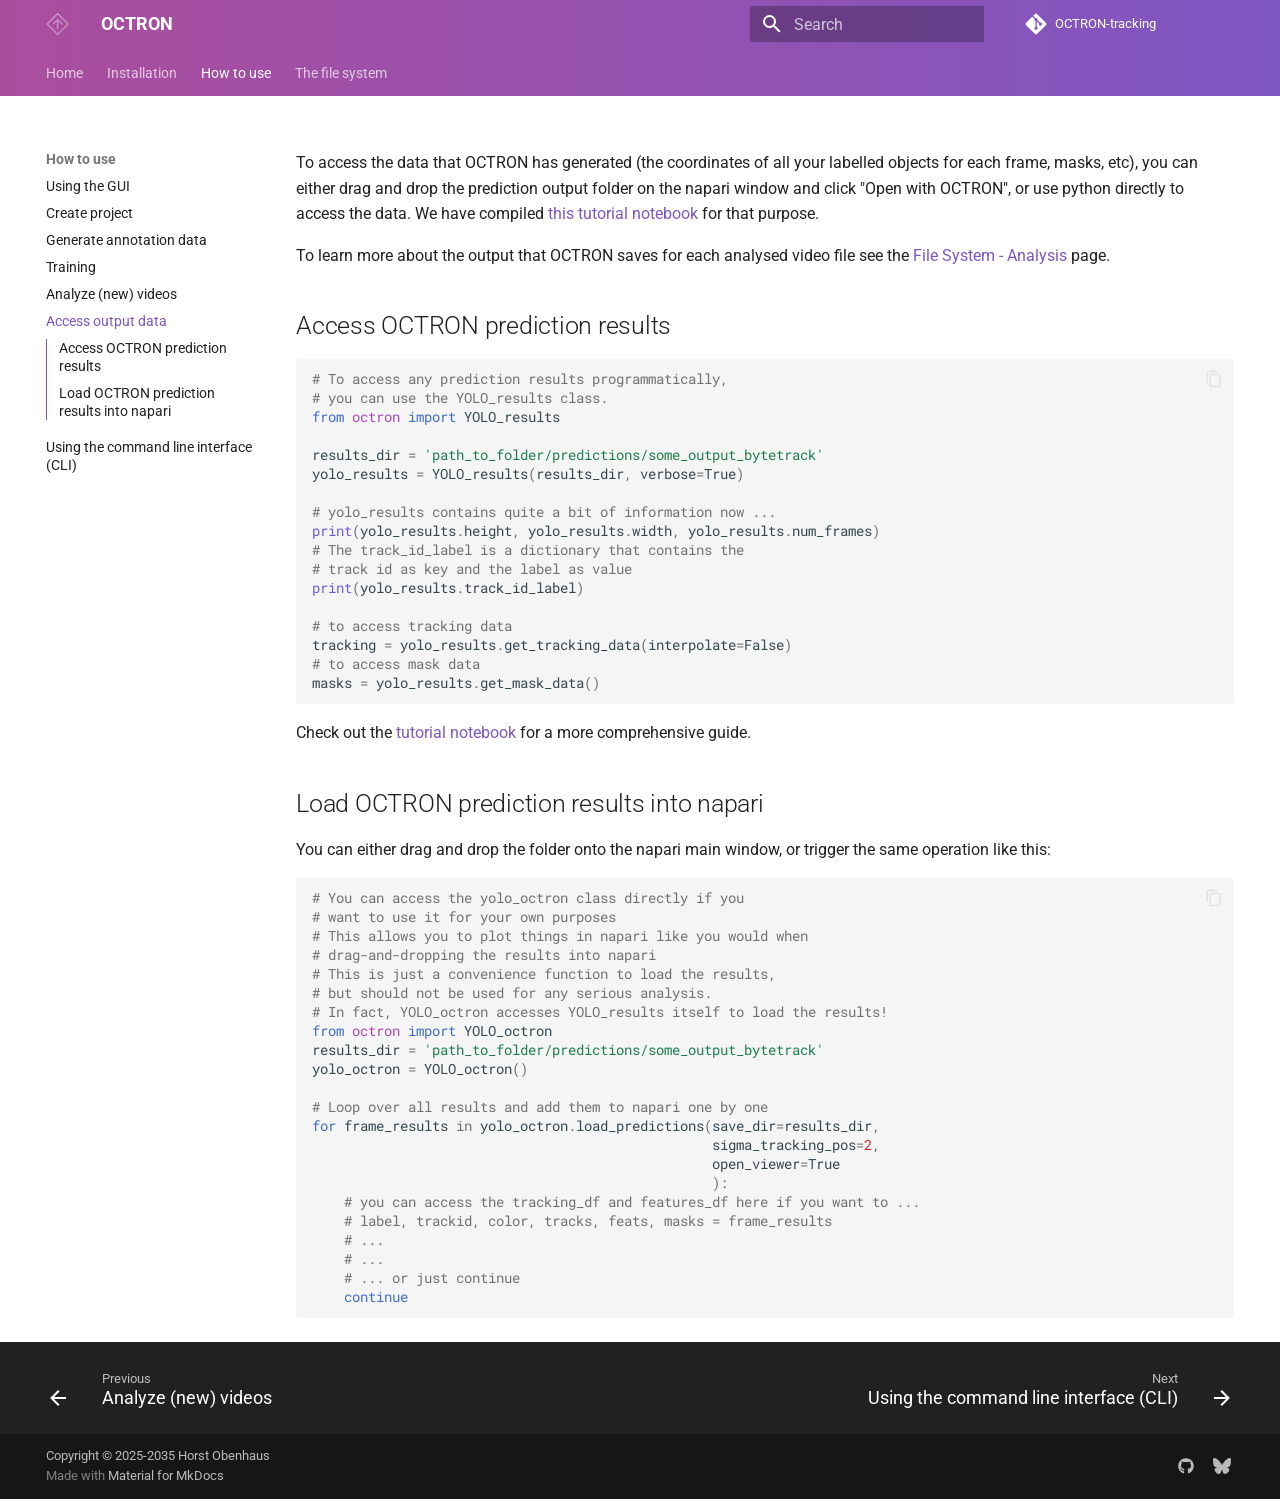
==== access-data/index.html @ b8a0dfea "Deployed 7332410 with MkDocs version: 1.6.1" ====
<!doctype html>
<html lang="en" class="no-js">
  <head>
    
      <meta charset="utf-8">
      <meta name="viewport" content="width=device-width,initial-scale=1">
      
        <meta name="description" content="Documentation for the OCTRON project">
      
      
        <meta name="author" content="Horst Obenhaus">
      
      
        <link rel="canonical" href="https://octron-tracking.github.io/OCTRON-docs/access-data/">
      
      
        <link rel="prev" href="../analysing/">
      
      
        <link rel="next" href="../cli/">
      
      
        
      
      
      <link rel="icon" href="../assets/favicon.svg">
      <meta name="generator" content="mkdocs-1.6.1, mkdocs-material-9.7.7">
    
    
      
        <title>Access output data - OCTRON</title>
      
    
    
      <link rel="stylesheet" href="../assets/stylesheets/main.ec1eaa64.min.css">
      
        
        <link rel="stylesheet" href="../assets/stylesheets/palette.ab4e12ef.min.css">
      
      


    
    
      
    
    
      
        
        
        <link rel="preconnect" href="https://fonts.gstatic.com" crossorigin>
        <link rel="stylesheet" href="https://fonts.googleapis.com/css?family=Roboto:300,300i,400,400i,700,700i%7CRoboto+Mono:400,400i,700,700i&display=fallback">
        <style>:root{--md-text-font:"Roboto";--md-code-font:"Roboto Mono"}</style>
      
    
    
      <link rel="stylesheet" href="../stylesheets/extra.css">
    
    <script>__md_scope=new URL("..",location),__md_hash=e=>[...e].reduce(((e,_)=>(e<<5)-e+_.charCodeAt(0)),0),__md_get=(e,_=localStorage,t=__md_scope)=>JSON.parse(_.getItem(t.pathname+"."+e)),__md_set=(e,_,t=localStorage,a=__md_scope)=>{try{t.setItem(a.pathname+"."+e,JSON.stringify(_))}catch(e){}}</script>
    
      

    
    
  </head>
  
  
    
    
    
    
    
    <body dir="ltr" data-md-color-scheme="default" data-md-color-primary="deep-purple" data-md-color-accent="purple">
  
    
    <input class="md-toggle" data-md-toggle="drawer" type="checkbox" id="__drawer" autocomplete="off">
    <input class="md-toggle" data-md-toggle="search" type="checkbox" id="__search" autocomplete="off">
    <label class="md-overlay" for="__drawer"></label>
    <div data-md-component="skip">
      
        
        <a href="#access-output-data" class="md-skip">
          Skip to content
        </a>
      
    </div>
    <div data-md-component="announce">
      
    </div>
    
    
      

<header class="md-header" data-md-component="header">
  <nav class="md-header__inner md-grid" aria-label="Header">
    <a href=".." title="OCTRON" class="md-header__button md-logo" aria-label="OCTRON" data-md-component="logo">
      
  <img src="../assets/header_logo.svg" alt="logo">

    </a>
    <label class="md-header__button md-icon" for="__drawer">
      
      <svg xmlns="http://www.w3.org/2000/svg" viewBox="0 0 24 24"><path d="M3 6h18v2H3zm0 5h18v2H3zm0 5h18v2H3z"/></svg>
    </label>
    <div class="md-header__title" data-md-component="header-title">
      <div class="md-header__ellipsis">
        <div class="md-header__topic">
          <span class="md-ellipsis">
            OCTRON
          </span>
        </div>
        <div class="md-header__topic" data-md-component="header-topic">
          <span class="md-ellipsis">
            
              Access output data
            
          </span>
        </div>
      </div>
    </div>
    
      
    
    
    
    
      
      
        <label class="md-header__button md-icon" for="__search">
          
          <svg xmlns="http://www.w3.org/2000/svg" viewBox="0 0 24 24"><path d="M9.5 3A6.5 6.5 0 0 1 16 9.5c0 1.61-.59 3.09-1.56 4.23l.27.27h.79l5 5-1.5 1.5-5-5v-.79l-.27-.27A6.52 6.52 0 0 1 9.5 16 6.5 6.5 0 0 1 3 9.5 6.5 6.5 0 0 1 9.5 3m0 2C7 5 5 7 5 9.5S7 14 9.5 14 14 12 14 9.5 12 5 9.5 5"/></svg>
        </label>
        <div class="md-search" data-md-component="search" role="dialog">
  <label class="md-search__overlay" for="__search"></label>
  <div class="md-search__inner" role="search">
    <form class="md-search__form" name="search">
      <input type="text" class="md-search__input" name="query" aria-label="Search" placeholder="Search" autocapitalize="off" autocorrect="off" autocomplete="off" spellcheck="false" data-md-component="search-query" required>
      <label class="md-search__icon md-icon" for="__search">
        
        <svg xmlns="http://www.w3.org/2000/svg" viewBox="0 0 24 24"><path d="M9.5 3A6.5 6.5 0 0 1 16 9.5c0 1.61-.59 3.09-1.56 4.23l.27.27h.79l5 5-1.5 1.5-5-5v-.79l-.27-.27A6.52 6.52 0 0 1 9.5 16 6.5 6.5 0 0 1 3 9.5 6.5 6.5 0 0 1 9.5 3m0 2C7 5 5 7 5 9.5S7 14 9.5 14 14 12 14 9.5 12 5 9.5 5"/></svg>
        
        <svg xmlns="http://www.w3.org/2000/svg" viewBox="0 0 24 24"><path d="M20 11v2H8l5.5 5.5-1.42 1.42L4.16 12l7.92-7.92L13.5 5.5 8 11z"/></svg>
      </label>
      <nav class="md-search__options" aria-label="Search">
        
          <a href="javascript:void(0)" class="md-search__icon md-icon" title="Share" aria-label="Share" data-clipboard data-clipboard-text="" data-md-component="search-share" tabindex="-1">
            
            <svg xmlns="http://www.w3.org/2000/svg" viewBox="0 0 24 24"><path d="M18 16.08c-.76 0-1.44.3-1.96.77L8.91 12.7c.05-.23.09-.46.09-.7s-.04-.47-.09-.7l7.05-4.11c.54.5 1.25.81 2.04.81a3 3 0 0 0 3-3 3 3 0 0 0-3-3 3 3 0 0 0-3 3c0 .24.04.47.09.7L8.04 9.81C7.5 9.31 6.79 9 6 9a3 3 0 0 0-3 3 3 3 0 0 0 3 3c.79 0 1.5-.31 2.04-.81l7.12 4.15c-.05.21-.08.43-.08.66 0 1.61 1.31 2.91 2.92 2.91s2.92-1.3 2.92-2.91A2.92 2.92 0 0 0 18 16.08"/></svg>
          </a>
        
        <button type="reset" class="md-search__icon md-icon" title="Clear" aria-label="Clear" tabindex="-1">
          
          <svg xmlns="http://www.w3.org/2000/svg" viewBox="0 0 24 24"><path d="M19 6.41 17.59 5 12 10.59 6.41 5 5 6.41 10.59 12 5 17.59 6.41 19 12 13.41 17.59 19 19 17.59 13.41 12z"/></svg>
        </button>
      </nav>
      
        <div class="md-search__suggest" data-md-component="search-suggest"></div>
      
    </form>
    <div class="md-search__output">
      <div class="md-search__scrollwrap" tabindex="0" data-md-scrollfix>
        <div class="md-search-result" data-md-component="search-result">
          <div class="md-search-result__meta">
            Initializing search
          </div>
          <ol class="md-search-result__list" role="presentation"></ol>
        </div>
      </div>
    </div>
  </div>
</div>
      
    
    
      <div class="md-header__source">
        <a href="https://github.com/OCTRON-tracking/OCTRON-gui" title="Go to repository" class="md-source" data-md-component="source">
  <div class="md-source__icon md-icon">
    
    <svg xmlns="http://www.w3.org/2000/svg" viewBox="0 0 448 512"><!--! Font Awesome Free 7.1.0 by @fontawesome - https://fontawesome.com License - https://fontawesome.com/license/free (Icons: CC BY 4.0, Fonts: SIL OFL 1.1, Code: MIT License) Copyright 2025 Fonticons, Inc.--><path d="M439.6 236.1 244 40.5c-5.4-5.5-12.8-8.5-20.4-8.5s-15 3-20.4 8.4L162.5 81l51.5 51.5c27.1-9.1 52.7 16.8 43.4 43.7l49.7 49.7c34.2-11.8 61.2 31 35.5 56.7-26.5 26.5-70.2-2.9-56-37.3L240.3 199v121.9c25.3 12.5 22.3 41.8 9.1 55-6.4 6.4-15.2 10.1-24.3 10.1s-17.8-3.6-24.3-10.1c-17.6-17.6-11.1-46.9 11.2-56v-123c-20.8-8.5-24.6-30.7-18.6-45L142.6 101 8.5 235.1C3 240.6 0 247.9 0 255.5s3 15 8.5 20.4l195.6 195.7c5.4 5.4 12.7 8.4 20.4 8.4s15-3 20.4-8.4l194.7-194.7c5.4-5.4 8.4-12.8 8.4-20.4s-3-15-8.4-20.4"/></svg>
  </div>
  <div class="md-source__repository">
    OCTRON-tracking
  </div>
</a>
      </div>
    
  </nav>
  
</header>
    
    <div class="md-container" data-md-component="container">
      
      
        
          
            
<nav class="md-tabs" aria-label="Tabs" data-md-component="tabs">
  <div class="md-grid">
    <ul class="md-tabs__list">
      
        
  
  
  
  
    <li class="md-tabs__item">
      <a href=".." class="md-tabs__link">
        
  
  
    
  
  Home

      </a>
    </li>
  

      
        
  
  
  
  
    <li class="md-tabs__item">
      <a href="../installation/" class="md-tabs__link">
        
  
  
    
  
  Installation

      </a>
    </li>
  

      
        
  
  
  
    
  
  
    
    
      <li class="md-tabs__item md-tabs__item--active">
        <a href="../gui/" class="md-tabs__link">
          
  
  
    
  
  How to use

        </a>
      </li>
    
  

      
        
  
  
  
  
    <li class="md-tabs__item">
      <a href="../file-system/" class="md-tabs__link">
        
  
  
    
  
  The file system

      </a>
    </li>
  

      
    </ul>
  </div>
</nav>
          
        
      
      <main class="md-main" data-md-component="main">
        <div class="md-main__inner md-grid">
          
            
              
              <div class="md-sidebar md-sidebar--primary" data-md-component="sidebar" data-md-type="navigation" >
                <div class="md-sidebar__scrollwrap">
                  <div class="md-sidebar__inner">
                    


  


  

<nav class="md-nav md-nav--primary md-nav--lifted md-nav--integrated" aria-label="Navigation" data-md-level="0">
  <label class="md-nav__title" for="__drawer">
    <a href=".." title="OCTRON" class="md-nav__button md-logo" aria-label="OCTRON" data-md-component="logo">
      
  <img src="../assets/header_logo.svg" alt="logo">

    </a>
    OCTRON
  </label>
  
    <div class="md-nav__source">
      <a href="https://github.com/OCTRON-tracking/OCTRON-gui" title="Go to repository" class="md-source" data-md-component="source">
  <div class="md-source__icon md-icon">
    
    <svg xmlns="http://www.w3.org/2000/svg" viewBox="0 0 448 512"><!--! Font Awesome Free 7.1.0 by @fontawesome - https://fontawesome.com License - https://fontawesome.com/license/free (Icons: CC BY 4.0, Fonts: SIL OFL 1.1, Code: MIT License) Copyright 2025 Fonticons, Inc.--><path d="M439.6 236.1 244 40.5c-5.4-5.5-12.8-8.5-20.4-8.5s-15 3-20.4 8.4L162.5 81l51.5 51.5c27.1-9.1 52.7 16.8 43.4 43.7l49.7 49.7c34.2-11.8 61.2 31 35.5 56.7-26.5 26.5-70.2-2.9-56-37.3L240.3 199v121.9c25.3 12.5 22.3 41.8 9.1 55-6.4 6.4-15.2 10.1-24.3 10.1s-17.8-3.6-24.3-10.1c-17.6-17.6-11.1-46.9 11.2-56v-123c-20.8-8.5-24.6-30.7-18.6-45L142.6 101 8.5 235.1C3 240.6 0 247.9 0 255.5s3 15 8.5 20.4l195.6 195.7c5.4 5.4 12.7 8.4 20.4 8.4s15-3 20.4-8.4l194.7-194.7c5.4-5.4 8.4-12.8 8.4-20.4s-3-15-8.4-20.4"/></svg>
  </div>
  <div class="md-source__repository">
    OCTRON-tracking
  </div>
</a>
    </div>
  
  <ul class="md-nav__list" data-md-scrollfix>
    
      
      
  
  
  
  
    <li class="md-nav__item">
      <a href=".." class="md-nav__link">
        
  
  
  <span class="md-ellipsis">
    
  
    Home
  

    
  </span>
  
  

      </a>
    </li>
  

    
      
      
  
  
  
  
    <li class="md-nav__item">
      <a href="../installation/" class="md-nav__link">
        
  
  
  <span class="md-ellipsis">
    
  
    Installation
  

    
  </span>
  
  

      </a>
    </li>
  

    
      
      
  
  
    
  
  
  
    
    
      
        
      
        
      
        
      
        
      
        
      
        
      
        
      
    
    
    
      
        
        
      
      
        
      
    
    
    <li class="md-nav__item md-nav__item--active md-nav__item--section md-nav__item--nested">
      
        
        
        <input class="md-nav__toggle md-toggle " type="checkbox" id="__nav_3" checked>
        
          
          <label class="md-nav__link" for="__nav_3" id="__nav_3_label" tabindex="">
            
  
  
  <span class="md-ellipsis">
    
  
    How to use
  

    
  </span>
  
  

            <span class="md-nav__icon md-icon"></span>
          </label>
        
        <nav class="md-nav" data-md-level="1" aria-labelledby="__nav_3_label" aria-expanded="true">
          <label class="md-nav__title" for="__nav_3">
            <span class="md-nav__icon md-icon"></span>
            
  
    How to use
  

          </label>
          <ul class="md-nav__list" data-md-scrollfix>
            
              
                
  
  
  
  
    <li class="md-nav__item">
      <a href="../gui/" class="md-nav__link">
        
  
  
  <span class="md-ellipsis">
    
  
    Using the GUI
  

    
  </span>
  
  

      </a>
    </li>
  

              
            
              
                
  
  
  
  
    <li class="md-nav__item">
      <a href="../create-project/" class="md-nav__link">
        
  
  
  <span class="md-ellipsis">
    
  
    Create project
  

    
  </span>
  
  

      </a>
    </li>
  

              
            
              
                
  
  
  
  
    <li class="md-nav__item">
      <a href="../annotating/" class="md-nav__link">
        
  
  
  <span class="md-ellipsis">
    
  
    Generate annotation data
  

    
  </span>
  
  

      </a>
    </li>
  

              
            
              
                
  
  
  
  
    <li class="md-nav__item">
      <a href="../training/" class="md-nav__link">
        
  
  
  <span class="md-ellipsis">
    
  
    Training
  

    
  </span>
  
  

      </a>
    </li>
  

              
            
              
                
  
  
  
  
    <li class="md-nav__item">
      <a href="../analysing/" class="md-nav__link">
        
  
  
  <span class="md-ellipsis">
    
  
    Analyze (new) videos
  

    
  </span>
  
  

      </a>
    </li>
  

              
            
              
                
  
  
    
  
  
  
    <li class="md-nav__item md-nav__item--active">
      
      <input class="md-nav__toggle md-toggle" type="checkbox" id="__toc">
      
      
        
      
      
        <label class="md-nav__link md-nav__link--active" for="__toc">
          
  
  
  <span class="md-ellipsis">
    
  
    Access output data
  

    
  </span>
  
  

          <span class="md-nav__icon md-icon"></span>
        </label>
      
      <a href="./" class="md-nav__link md-nav__link--active">
        
  
  
  <span class="md-ellipsis">
    
  
    Access output data
  

    
  </span>
  
  

      </a>
      
        

<nav class="md-nav md-nav--secondary" aria-label="Table of contents">
  
  
  
    
  
  
    <label class="md-nav__title" for="__toc">
      <span class="md-nav__icon md-icon"></span>
      Table of contents
    </label>
    <ul class="md-nav__list" data-md-component="toc" data-md-scrollfix>
      
        <li class="md-nav__item">
  <a href="#access-octron-prediction-results" class="md-nav__link">
    <span class="md-ellipsis">
      
        Access OCTRON prediction results
      
    </span>
  </a>
  
</li>
      
        <li class="md-nav__item">
  <a href="#load-octron-prediction-results-into-napari" class="md-nav__link">
    <span class="md-ellipsis">
      
        Load OCTRON prediction results into napari
      
    </span>
  </a>
  
</li>
      
    </ul>
  
</nav>
      
    </li>
  

              
            
              
                
  
  
  
  
    <li class="md-nav__item">
      <a href="../cli/" class="md-nav__link">
        
  
  
  <span class="md-ellipsis">
    
  
    Using the command line interface (CLI)
  

    
  </span>
  
  

      </a>
    </li>
  

              
            
          </ul>
        </nav>
      
    </li>
  

    
      
      
  
  
  
  
    <li class="md-nav__item">
      <a href="../file-system/" class="md-nav__link">
        
  
  
  <span class="md-ellipsis">
    
  
    The file system
  

    
  </span>
  
  

      </a>
    </li>
  

    
  </ul>
</nav>
                  </div>
                </div>
              </div>
            
            
          
          
            <div class="md-content" data-md-component="content">
              
              <article class="md-content__inner md-typeset">
                
                  


  
  


<h1 id="access-output-data">Access output data<a class="headerlink" href="#access-output-data" title="Permanent link">&para;</a></h1>
<p>To access the data that OCTRON has generated (the coordinates of all your labelled objects for each frame, masks, etc), you can either drag and drop the prediction output folder on the napari window and click "Open with OCTRON", or use python directly to access the data. We have compiled <a href="https://github.com/OCTRON-tracking/OCTRON-GUI/blob/main/octron/notebooks/OCTRON_results_loading.ipynb">this tutorial notebook</a> for that purpose. </p>
<p>To learn more about the output that OCTRON saves for each analysed video file see the <a href="../file-system/#analysis">File System - Analysis</a> page.</p>
<h2 id="access-octron-prediction-results">Access OCTRON prediction results<a class="headerlink" href="#access-octron-prediction-results" title="Permanent link">&para;</a></h2>
<p><div class="language-python highlight"><pre><span></span><code><span id="__span-0-1"><a id="__codelineno-0-1" name="__codelineno-0-1" href="#__codelineno-0-1"></a><span class="c1"># To access any prediction results programmatically, </span>
</span><span id="__span-0-2"><a id="__codelineno-0-2" name="__codelineno-0-2" href="#__codelineno-0-2"></a><span class="c1"># you can use the YOLO_results class.</span>
</span><span id="__span-0-3"><a id="__codelineno-0-3" name="__codelineno-0-3" href="#__codelineno-0-3"></a><span class="kn">from</span><span class="w"> </span><span class="nn">octron</span><span class="w"> </span><span class="kn">import</span> <span class="n">YOLO_results</span>
</span><span id="__span-0-4"><a id="__codelineno-0-4" name="__codelineno-0-4" href="#__codelineno-0-4"></a>
</span><span id="__span-0-5"><a id="__codelineno-0-5" name="__codelineno-0-5" href="#__codelineno-0-5"></a><span class="n">results_dir</span> <span class="o">=</span> <span class="s1">&#39;path_to_folder/predictions/some_output_bytetrack&#39;</span>
</span><span id="__span-0-6"><a id="__codelineno-0-6" name="__codelineno-0-6" href="#__codelineno-0-6"></a><span class="n">yolo_results</span> <span class="o">=</span> <span class="n">YOLO_results</span><span class="p">(</span><span class="n">results_dir</span><span class="p">,</span> <span class="n">verbose</span><span class="o">=</span><span class="kc">True</span><span class="p">)</span>
</span><span id="__span-0-7"><a id="__codelineno-0-7" name="__codelineno-0-7" href="#__codelineno-0-7"></a>
</span><span id="__span-0-8"><a id="__codelineno-0-8" name="__codelineno-0-8" href="#__codelineno-0-8"></a><span class="c1"># yolo_results contains quite a bit of information now ... </span>
</span><span id="__span-0-9"><a id="__codelineno-0-9" name="__codelineno-0-9" href="#__codelineno-0-9"></a><span class="nb">print</span><span class="p">(</span><span class="n">yolo_results</span><span class="o">.</span><span class="n">height</span><span class="p">,</span> <span class="n">yolo_results</span><span class="o">.</span><span class="n">width</span><span class="p">,</span> <span class="n">yolo_results</span><span class="o">.</span><span class="n">num_frames</span><span class="p">)</span>
</span><span id="__span-0-10"><a id="__codelineno-0-10" name="__codelineno-0-10" href="#__codelineno-0-10"></a><span class="c1"># The track_id_label is a dictionary that contains the </span>
</span><span id="__span-0-11"><a id="__codelineno-0-11" name="__codelineno-0-11" href="#__codelineno-0-11"></a><span class="c1"># track id as key and the label as value</span>
</span><span id="__span-0-12"><a id="__codelineno-0-12" name="__codelineno-0-12" href="#__codelineno-0-12"></a><span class="nb">print</span><span class="p">(</span><span class="n">yolo_results</span><span class="o">.</span><span class="n">track_id_label</span><span class="p">)</span>
</span><span id="__span-0-13"><a id="__codelineno-0-13" name="__codelineno-0-13" href="#__codelineno-0-13"></a>
</span><span id="__span-0-14"><a id="__codelineno-0-14" name="__codelineno-0-14" href="#__codelineno-0-14"></a><span class="c1"># to access tracking data</span>
</span><span id="__span-0-15"><a id="__codelineno-0-15" name="__codelineno-0-15" href="#__codelineno-0-15"></a><span class="n">tracking</span> <span class="o">=</span> <span class="n">yolo_results</span><span class="o">.</span><span class="n">get_tracking_data</span><span class="p">(</span><span class="n">interpolate</span><span class="o">=</span><span class="kc">False</span><span class="p">)</span>
</span><span id="__span-0-16"><a id="__codelineno-0-16" name="__codelineno-0-16" href="#__codelineno-0-16"></a><span class="c1"># to access mask data </span>
</span><span id="__span-0-17"><a id="__codelineno-0-17" name="__codelineno-0-17" href="#__codelineno-0-17"></a><span class="n">masks</span> <span class="o">=</span> <span class="n">yolo_results</span><span class="o">.</span><span class="n">get_mask_data</span><span class="p">()</span>
</span></code></pre></div>
Check out the <a href="https://github.com/OCTRON-tracking/OCTRON-GUI/blob/main/octron/notebooks/OCTRON_results_loading.ipynb">tutorial notebook</a> for a more comprehensive guide.</p>
<h2 id="load-octron-prediction-results-into-napari">Load OCTRON prediction results into napari<a class="headerlink" href="#load-octron-prediction-results-into-napari" title="Permanent link">&para;</a></h2>
<p>You can either drag and drop the folder onto the napari main window, or trigger the same operation like this: </p>
<div class="language-python highlight"><pre><span></span><code><span id="__span-1-1"><a id="__codelineno-1-1" name="__codelineno-1-1" href="#__codelineno-1-1"></a><span class="c1"># You can access the yolo_octron class directly if you </span>
</span><span id="__span-1-2"><a id="__codelineno-1-2" name="__codelineno-1-2" href="#__codelineno-1-2"></a><span class="c1"># want to use it for your own purposes</span>
</span><span id="__span-1-3"><a id="__codelineno-1-3" name="__codelineno-1-3" href="#__codelineno-1-3"></a><span class="c1"># This allows you to plot things in napari like you would when </span>
</span><span id="__span-1-4"><a id="__codelineno-1-4" name="__codelineno-1-4" href="#__codelineno-1-4"></a><span class="c1"># drag-and-dropping the results into napari</span>
</span><span id="__span-1-5"><a id="__codelineno-1-5" name="__codelineno-1-5" href="#__codelineno-1-5"></a><span class="c1"># This is just a convenience function to load the results, </span>
</span><span id="__span-1-6"><a id="__codelineno-1-6" name="__codelineno-1-6" href="#__codelineno-1-6"></a><span class="c1"># but should not be used for any serious analysis.</span>
</span><span id="__span-1-7"><a id="__codelineno-1-7" name="__codelineno-1-7" href="#__codelineno-1-7"></a><span class="c1"># In fact, YOLO_octron accesses YOLO_results itself to load the results! </span>
</span><span id="__span-1-8"><a id="__codelineno-1-8" name="__codelineno-1-8" href="#__codelineno-1-8"></a><span class="kn">from</span><span class="w"> </span><span class="nn">octron</span><span class="w"> </span><span class="kn">import</span> <span class="n">YOLO_octron</span>
</span><span id="__span-1-9"><a id="__codelineno-1-9" name="__codelineno-1-9" href="#__codelineno-1-9"></a><span class="n">results_dir</span> <span class="o">=</span> <span class="s1">&#39;path_to_folder/predictions/some_output_bytetrack&#39;</span>
</span><span id="__span-1-10"><a id="__codelineno-1-10" name="__codelineno-1-10" href="#__codelineno-1-10"></a><span class="n">yolo_octron</span> <span class="o">=</span> <span class="n">YOLO_octron</span><span class="p">()</span>
</span><span id="__span-1-11"><a id="__codelineno-1-11" name="__codelineno-1-11" href="#__codelineno-1-11"></a>
</span><span id="__span-1-12"><a id="__codelineno-1-12" name="__codelineno-1-12" href="#__codelineno-1-12"></a><span class="c1"># Loop over all results and add them to napari one by one</span>
</span><span id="__span-1-13"><a id="__codelineno-1-13" name="__codelineno-1-13" href="#__codelineno-1-13"></a><span class="k">for</span> <span class="n">frame_results</span> <span class="ow">in</span> <span class="n">yolo_octron</span><span class="o">.</span><span class="n">load_predictions</span><span class="p">(</span><span class="n">save_dir</span><span class="o">=</span><span class="n">results_dir</span><span class="p">,</span> 
</span><span id="__span-1-14"><a id="__codelineno-1-14" name="__codelineno-1-14" href="#__codelineno-1-14"></a>                                                  <span class="n">sigma_tracking_pos</span><span class="o">=</span><span class="mi">2</span><span class="p">,</span> 
</span><span id="__span-1-15"><a id="__codelineno-1-15" name="__codelineno-1-15" href="#__codelineno-1-15"></a>                                                  <span class="n">open_viewer</span><span class="o">=</span><span class="kc">True</span>
</span><span id="__span-1-16"><a id="__codelineno-1-16" name="__codelineno-1-16" href="#__codelineno-1-16"></a>                                                  <span class="p">):</span>
</span><span id="__span-1-17"><a id="__codelineno-1-17" name="__codelineno-1-17" href="#__codelineno-1-17"></a>    <span class="c1"># you can access the tracking_df and features_df here if you want to ...</span>
</span><span id="__span-1-18"><a id="__codelineno-1-18" name="__codelineno-1-18" href="#__codelineno-1-18"></a>    <span class="c1"># label, trackid, color, tracks, feats, masks = frame_results</span>
</span><span id="__span-1-19"><a id="__codelineno-1-19" name="__codelineno-1-19" href="#__codelineno-1-19"></a>    <span class="c1"># ... </span>
</span><span id="__span-1-20"><a id="__codelineno-1-20" name="__codelineno-1-20" href="#__codelineno-1-20"></a>    <span class="c1"># ... </span>
</span><span id="__span-1-21"><a id="__codelineno-1-21" name="__codelineno-1-21" href="#__codelineno-1-21"></a>    <span class="c1"># ... or just continue </span>
</span><span id="__span-1-22"><a id="__codelineno-1-22" name="__codelineno-1-22" href="#__codelineno-1-22"></a>    <span class="k">continue</span>
</span></code></pre></div>












                
              </article>
            </div>
          
          
<script>var target=document.getElementById(location.hash.slice(1));target&&target.name&&(target.checked=target.name.startsWith("__tabbed_"))</script>
        </div>
        
          <button type="button" class="md-top md-icon" data-md-component="top" hidden>
  
  <svg xmlns="http://www.w3.org/2000/svg" viewBox="0 0 24 24"><path d="M13 20h-2V8l-5.5 5.5-1.42-1.42L12 4.16l7.92 7.92-1.42 1.42L13 8z"/></svg>
  Back to top
</button>
        
      </main>
      
        <footer class="md-footer">
  
    
      
      <nav class="md-footer__inner md-grid" aria-label="Footer" >
        
          
          <a href="../analysing/" class="md-footer__link md-footer__link--prev" aria-label="Previous: Analyze (new) videos">
            <div class="md-footer__button md-icon">
              
              <svg xmlns="http://www.w3.org/2000/svg" viewBox="0 0 24 24"><path d="M20 11v2H8l5.5 5.5-1.42 1.42L4.16 12l7.92-7.92L13.5 5.5 8 11z"/></svg>
            </div>
            <div class="md-footer__title">
              <span class="md-footer__direction">
                Previous
              </span>
              <div class="md-ellipsis">
                Analyze (new) videos
              </div>
            </div>
          </a>
        
        
          
          <a href="../cli/" class="md-footer__link md-footer__link--next" aria-label="Next: Using the command line interface (CLI)">
            <div class="md-footer__title">
              <span class="md-footer__direction">
                Next
              </span>
              <div class="md-ellipsis">
                Using the command line interface (CLI)
              </div>
            </div>
            <div class="md-footer__button md-icon">
              
              <svg xmlns="http://www.w3.org/2000/svg" viewBox="0 0 24 24"><path d="M4 11v2h12l-5.5 5.5 1.42 1.42L19.84 12l-7.92-7.92L10.5 5.5 16 11z"/></svg>
            </div>
          </a>
        
      </nav>
    
  
  <div class="md-footer-meta md-typeset">
    <div class="md-footer-meta__inner md-grid">
      <div class="md-copyright">
  
    <div class="md-copyright__highlight">
      Copyright &copy; 2025-2035 Horst Obenhaus
    </div>
  
  
    Made with
    <a href="https://squidfunk.github.io/mkdocs-material/" target="_blank" rel="noopener">
      Material for MkDocs
    </a>
  
</div>
      
        
<div class="md-social">
  
    
    
    
    
      
      
    
    <a href="https://github.com/OCTRON-tracking" target="_blank" rel="noopener" title="github.com" class="md-social__link">
      <svg xmlns="http://www.w3.org/2000/svg" viewBox="0 0 512 512"><!--! Font Awesome Free 7.1.0 by @fontawesome - https://fontawesome.com License - https://fontawesome.com/license/free (Icons: CC BY 4.0, Fonts: SIL OFL 1.1, Code: MIT License) Copyright 2025 Fonticons, Inc.--><path d="M173.9 397.4c0 2-2.3 3.6-5.2 3.6-3.3.3-5.6-1.3-5.6-3.6 0-2 2.3-3.6 5.2-3.6 3-.3 5.6 1.3 5.6 3.6m-31.1-4.5c-.7 2 1.3 4.3 4.3 4.9 2.6 1 5.6 0 6.2-2s-1.3-4.3-4.3-5.2c-2.6-.7-5.5.3-6.2 2.3m44.2-1.7c-2.9.7-4.9 2.6-4.6 4.9.3 2 2.9 3.3 5.9 2.6 2.9-.7 4.9-2.6 4.6-4.6-.3-1.9-3-3.2-5.9-2.9M252.8 8C114.1 8 8 113.3 8 252c0 110.9 69.8 205.8 169.5 239.2 12.8 2.3 17.3-5.6 17.3-12.1 0-6.2-.3-40.4-.3-61.4 0 0-70 15-84.7-29.8 0 0-11.4-29.1-27.8-36.6 0 0-22.9-15.7 1.6-15.4 0 0 24.9 2 38.6 25.8 21.9 38.6 58.6 27.5 72.9 20.9 2.3-16 8.8-27.1 16-33.7-55.9-6.2-112.3-14.3-112.3-110.5 0-27.5 7.6-41.3 23.6-58.9-2.6-6.5-11.1-33.3 2.6-67.9 20.9-6.5 69 27 69 27 20-5.6 41.5-8.5 62.8-8.5s42.8 2.9 62.8 8.5c0 0 48.1-33.6 69-27 13.7 34.7 5.2 61.4 2.6 67.9 16 17.7 25.8 31.5 25.8 58.9 0 96.5-58.9 104.2-114.8 110.5 9.2 7.9 17 22.9 17 46.4 0 33.7-.3 75.4-.3 83.6 0 6.5 4.6 14.4 17.3 12.1C436.2 457.8 504 362.9 504 252 504 113.3 391.5 8 252.8 8M105.2 352.9c-1.3 1-1 3.3.7 5.2 1.6 1.6 3.9 2.3 5.2 1 1.3-1 1-3.3-.7-5.2-1.6-1.6-3.9-2.3-5.2-1m-10.8-8.1c-.7 1.3.3 2.9 2.3 3.9 1.6 1 3.6.7 4.3-.7.7-1.3-.3-2.9-2.3-3.9-2-.6-3.6-.3-4.3.7m32.4 35.6c-1.6 1.3-1 4.3 1.3 6.2 2.3 2.3 5.2 2.6 6.5 1 1.3-1.3.7-4.3-1.3-6.2-2.2-2.3-5.2-2.6-6.5-1m-11.4-14.7c-1.6 1-1.6 3.6 0 5.9s4.3 3.3 5.6 2.3c1.6-1.3 1.6-3.9 0-6.2-1.4-2.3-4-3.3-5.6-2"/></svg>
    </a>
  
    
    
    
    
      
      
    
    <a href="https://bsky.app/profile/octoscience.bsky.social" target="_blank" rel="noopener" title="bsky.app" class="md-social__link">
      <svg xmlns="http://www.w3.org/2000/svg" viewBox="0 0 576 512"><!--! Font Awesome Free 7.1.0 by @fontawesome - https://fontawesome.com License - https://fontawesome.com/license/free (Icons: CC BY 4.0, Fonts: SIL OFL 1.1, Code: MIT License) Copyright 2025 Fonticons, Inc.--><path d="M407.8 294.7c-3.3-.4-6.7-.8-10-1.3 3.4.4 6.7.9 10 1.3M288 227.1c-26.1-50.7-97.1-145.2-163.1-191.8C61.6-9.4 37.5-1.7 21.6 5.5 3.3 13.8 0 41.9 0 58.4S9.1 194 15 213.9c19.5 65.7 89.1 87.9 153.2 80.7 3.3-.5 6.6-.9 10-1.4-3.3.5-6.6 1-10 1.4-93.9 14-177.3 48.2-67.9 169.9C220.6 589.1 265.1 437.8 288 361.1c22.9 76.7 49.2 222.5 185.6 103.4 102.4-103.4 28.1-156-65.8-169.9-3.3-.4-6.7-.8-10-1.3 3.4.4 6.7.9 10 1.3 64.1 7.1 133.6-15.1 153.2-80.7C566.9 194 576 75 576 58.4s-3.3-44.7-21.6-52.9c-15.8-7.1-40-14.9-103.2 29.8C385.1 81.9 314.1 176.4 288 227.1"/></svg>
    </a>
  
</div>
      
    </div>
  </div>
</footer>
      
    </div>
    <div class="md-dialog" data-md-component="dialog">
      <div class="md-dialog__inner md-typeset"></div>
    </div>
    
    
    
      
      
      <script id="__config" type="application/json">{"annotate": null, "base": "..", "features": ["announce.dismiss", "content.code.annotate", "content.code.copy", "content.tooltips", "header.autohide", "navigation.expand", "navigation.footer", "navigation.indexes", "navigation.sections", "navigation.tabs", "navigation.top", "navigation.tracking", "search.share", "search.suggest", "toc.follow", "toc.integrate"], "search": "../assets/javascripts/workers/search.2c215733.min.js", "tags": null, "translations": {"clipboard.copied": "Copied to clipboard", "clipboard.copy": "Copy to clipboard", "search.result.more.one": "1 more on this page", "search.result.more.other": "# more on this page", "search.result.none": "No matching documents", "search.result.one": "1 matching document", "search.result.other": "# matching documents", "search.result.placeholder": "Type to start searching", "search.result.term.missing": "Missing", "select.version": "Select version"}, "version": null}</script>
    
    
      <script src="../assets/javascripts/bundle.d7400e89.min.js"></script>
      
    
  </body>
</html>
---- assets/stylesheets/main.ec1eaa64.min.css ----
@charset "UTF-8";html{-webkit-text-size-adjust:none;-moz-text-size-adjust:none;text-size-adjust:none;box-sizing:border-box}*,:after,:before{box-sizing:inherit}@media (prefers-reduced-motion){*,:after,:before{transition:none!important}}body{margin:0}a,button,input,label{-webkit-tap-highlight-color:transparent}a{color:inherit;text-decoration:none}hr{border:0;box-sizing:initial;display:block;height:.05rem;overflow:visible;padding:0}small{font-size:80%}sub,sup{line-height:1em}img{border-style:none}table{border-collapse:initial;border-spacing:0}td,th{font-weight:400;vertical-align:top}button{background:#0000;border:0;font-family:inherit;font-size:inherit;margin:0;padding:0}input{border:0;outline:none}:root{--md-primary-fg-color:#4051b5;--md-primary-fg-color--light:#5d6cc0;--md-primary-fg-color--dark:#303fa1;--md-primary-bg-color:#fff;--md-primary-bg-color--light:#ffffffb3;--md-accent-fg-color:#526cfe;--md-accent-fg-color--transparent:#526cfe1a;--md-accent-bg-color:#fff;--md-accent-bg-color--light:#ffffffb3}[data-md-color-scheme=default]{color-scheme:light}[data-md-color-scheme=default] img[src$="#gh-dark-mode-only"],[data-md-color-scheme=default] img[src$="#only-dark"]{display:none}:root,[data-md-color-scheme=default]{--md-hue:225deg;--md-default-fg-color:#000000de;--md-default-fg-color--light:#0000008a;--md-default-fg-color--lighter:#00000052;--md-default-fg-color--lightest:#00000012;--md-default-bg-color:#fff;--md-default-bg-color--light:#ffffffb3;--md-default-bg-color--lighter:#ffffff4d;--md-default-bg-color--lightest:#ffffff1f;--md-code-fg-color:#36464e;--md-code-bg-color:#f5f5f5;--md-code-bg-color--light:#f5f5f5b3;--md-code-bg-color--lighter:#f5f5f54d;--md-code-hl-color:#4287ff;--md-code-hl-color--light:#4287ff1a;--md-code-hl-number-color:#d52a2a;--md-code-hl-special-color:#db1457;--md-code-hl-function-color:#a846b9;--md-code-hl-constant-color:#6e59d9;--md-code-hl-keyword-color:#3f6ec6;--md-code-hl-string-color:#1c7d4d;--md-code-hl-name-color:var(--md-code-fg-color);--md-code-hl-operator-color:var(--md-default-fg-color--light);--md-code-hl-punctuation-color:var(--md-default-fg-color--light);--md-code-hl-comment-color:var(--md-default-fg-color--light);--md-code-hl-generic-color:var(--md-default-fg-color--light);--md-code-hl-variable-color:var(--md-default-fg-color--light);--md-typeset-color:var(--md-default-fg-color);--md-typeset-a-color:var(--md-primary-fg-color);--md-typeset-del-color:#f5503d26;--md-typeset-ins-color:#0bd57026;--md-typeset-kbd-color:#fafafa;--md-typeset-kbd-accent-color:#fff;--md-typeset-kbd-border-color:#b8b8b8;--md-typeset-mark-color:#ffff0080;--md-typeset-table-color:#0000001f;--md-typeset-table-color--light:rgba(0,0,0,.035);--md-admonition-fg-color:var(--md-default-fg-color);--md-admonition-bg-color:var(--md-default-bg-color);--md-warning-fg-color:#000000de;--md-warning-bg-color:#ff9;--md-footer-fg-color:#fff;--md-footer-fg-color--light:#ffffffb3;--md-footer-fg-color--lighter:#ffffff73;--md-footer-bg-color:#000000de;--md-footer-bg-color--dark:#00000052;--md-shadow-z1:0 0.2rem 0.5rem #0000000d,0 0 0.05rem #0000001a;--md-shadow-z2:0 0.2rem 0.5rem #0000001a,0 0 0.05rem #00000040;--md-shadow-z3:0 0.2rem 0.5rem #0003,0 0 0.05rem #00000059}.md-icon svg{fill:currentcolor;display:block;height:1.2rem;width:1.2rem}body{-webkit-font-smoothing:antialiased;-moz-osx-font-smoothing:grayscale;--md-text-font-family:var(--md-text-font,_),-apple-system,BlinkMacSystemFont,Helvetica,Arial,sans-serif;--md-code-font-family:var(--md-code-font,_),SFMono-Regular,Consolas,Menlo,monospace}aside,body,input{font-feature-settings:"kern","liga";color:var(--md-typeset-color);font-family:var(--md-text-font-family)}code,kbd,pre{font-feature-settings:"kern";font-family:var(--md-code-font-family)}:root{--md-typeset-table-sort-icon:url('data:image/svg+xml;charset=utf-8,<svg xmlns="http://www.w3.org/2000/svg" viewBox="0 0 24 24"><path d="m18 21-4-4h3V7h-3l4-4 4 4h-3v10h3M2 19v-2h10v2M2 13v-2h7v2M2 7V5h4v2z"/></svg>');--md-typeset-table-sort-icon--asc:url('data:image/svg+xml;charset=utf-8,<svg xmlns="http://www.w3.org/2000/svg" viewBox="0 0 24 24"><path d="M19 17h3l-4 4-4-4h3V3h2M2 17h10v2H2M6 5v2H2V5m0 6h7v2H2z"/></svg>');--md-typeset-table-sort-icon--desc:url('data:image/svg+xml;charset=utf-8,<svg xmlns="http://www.w3.org/2000/svg" viewBox="0 0 24 24"><path d="M19 7h3l-4-4-4 4h3v14h2M2 17h10v2H2M6 5v2H2V5m0 6h7v2H2z"/></svg>')}.md-typeset{-webkit-print-color-adjust:exact;color-adjust:exact;font-size:.8rem;line-height:1.6;overflow-wrap:break-word}@media print{.md-typeset{font-size:.68rem}}.md-typeset blockquote,.md-typeset dl,.md-typeset figure,.md-typeset ol,.md-typeset pre,.md-typeset ul{margin-bottom:1em;margin-top:1em}.md-typeset h1{color:var(--md-default-fg-color--light);font-size:2em;line-height:1.3;margin:0 0 1.25em}.md-typeset h1,.md-typeset h2{font-weight:300;letter-spacing:-.01em}.md-typeset h2{font-size:1.5625em;line-height:1.4;margin:1.6em 0 .64em}.md-typeset h3{font-size:1.25em;font-weight:400;letter-spacing:-.01em;line-height:1.5;margin:1.6em 0 .8em}.md-typeset h2+h3{margin-top:.8em}.md-typeset h4{font-weight:700;letter-spacing:-.01em;margin:1em 0}.md-typeset h5,.md-typeset h6{color:var(--md-default-fg-color--light);font-size:.8em;font-weight:700;letter-spacing:-.01em;margin:1.25em 0}.md-typeset h5{text-transform:uppercase}.md-typeset h5 code{text-transform:none}.md-typeset hr{border-bottom:.05rem solid var(--md-default-fg-color--lightest);display:flow-root;margin:1.5em 0}.md-typeset a{color:var(--md-typeset-a-color);word-break:break-word}.md-typeset a,.md-typeset a:before{transition:color 125ms}.md-typeset a:focus,.md-typeset a:hover{color:var(--md-accent-fg-color)}.md-typeset a:focus code,.md-typeset a:hover code{background-color:var(--md-accent-fg-color--transparent);color:var(--md-accent-fg-color)}.md-typeset a code{color:var(--md-typeset-a-color)}.md-typeset a.focus-visible{outline-color:var(--md-accent-fg-color);outline-offset:.2rem}.md-typeset code,.md-typeset kbd,.md-typeset pre{color:var(--md-code-fg-color);direction:ltr;font-variant-ligatures:none;transition:background-color 125ms}@media print{.md-typeset code,.md-typeset kbd,.md-typeset pre{white-space:pre-wrap}}.md-typeset code{background-color:var(--md-code-bg-color);border-radius:.1rem;-webkit-box-decoration-break:clone;box-decoration-break:clone;font-size:.85em;padding:0 .2941176471em;transition:color 125ms,background-color 125ms;word-break:break-word}.md-typeset code:not(.focus-visible){-webkit-tap-highlight-color:transparent;outline:none}.md-typeset pre{display:flow-root;line-height:1.4;position:relative}.md-typeset pre>code{-webkit-box-decoration-break:slice;box-decoration-break:slice;box-shadow:none;display:block;margin:0;outline-color:var(--md-accent-fg-color);overflow:auto;padding:.7720588235em 1.1764705882em;scrollbar-color:var(--md-default-fg-color--lighter) #0000;scrollbar-width:thin;touch-action:auto;word-break:normal}.md-typeset pre>code:hover{scrollbar-color:var(--md-accent-fg-color) #0000}.md-typeset pre>code::-webkit-scrollbar{height:.2rem;width:.2rem}.md-typeset pre>code::-webkit-scrollbar-thumb{background-color:var(--md-default-fg-color--lighter)}.md-typeset pre>code::-webkit-scrollbar-thumb:hover{background-color:var(--md-accent-fg-color)}.md-typeset kbd{background-color:var(--md-typeset-kbd-color);border-radius:.1rem;box-shadow:0 .1rem 0 .05rem var(--md-typeset-kbd-border-color),0 .1rem 0 var(--md-typeset-kbd-border-color),0 -.1rem .2rem var(--md-typeset-kbd-accent-color) inset;color:var(--md-default-fg-color);display:inline-block;font-size:.75em;padding:0 .6666666667em;vertical-align:text-top;word-break:break-word}.md-typeset mark{background-color:var(--md-typeset-mark-color);-webkit-box-decoration-break:clone;box-decoration-break:clone;color:inherit;word-break:break-word}.md-typeset abbr{cursor:help;text-decoration:none}.md-typeset [data-preview],.md-typeset abbr{border-bottom:.05rem dotted var(--md-default-fg-color--light)}.md-typeset small{opacity:.75}[dir=ltr] .md-typeset sub,[dir=ltr] .md-typeset sup{margin-left:.078125em}[dir=rtl] .md-typeset sub,[dir=rtl] .md-typeset sup{margin-right:.078125em}[dir=ltr] .md-typeset blockquote{padding-left:.6rem}[dir=rtl] .md-typeset blockquote{padding-right:.6rem}[dir=ltr] .md-typeset blockquote{border-left:.2rem solid var(--md-default-fg-color--lighter)}[dir=rtl] .md-typeset blockquote{border-right:.2rem solid var(--md-default-fg-color--lighter)}.md-typeset blockquote{color:var(--md-default-fg-color--light);margin-left:0;margin-right:0}.md-typeset ul{list-style-type:disc}.md-typeset ul[type]{list-style-type:revert-layer}[dir=ltr] .md-typeset ol,[dir=ltr] .md-typeset ul{margin-left:.625em}[dir=rtl] .md-typeset ol,[dir=rtl] .md-typeset ul{margin-right:.625em}.md-typeset ol,.md-typeset ul{padding:0}.md-typeset ol:not([hidden]),.md-typeset ul:not([hidden]){display:flow-root}.md-typeset ol ol,.md-typeset ul ol{list-style-type:lower-alpha}.md-typeset ol ol ol,.md-typeset ul ol ol{list-style-type:lower-roman}.md-typeset ol ol ol ol,.md-typeset ul ol ol ol{list-style-type:upper-alpha}.md-typeset ol ol ol ol ol,.md-typeset ul ol ol ol ol{list-style-type:upper-roman}.md-typeset ol[type],.md-typeset ul[type]{list-style-type:revert-layer}[dir=ltr] .md-typeset ol li,[dir=ltr] .md-typeset ul li{margin-left:1.25em}[dir=rtl] .md-typeset ol li,[dir=rtl] .md-typeset ul li{margin-right:1.25em}.md-typeset ol li,.md-typeset ul li{margin-bottom:.5em}.md-typeset ol li blockquote,.md-typeset ol li p,.md-typeset ul li blockquote,.md-typeset ul li p{margin:.5em 0}.md-typeset ol li:last-child,.md-typeset ul li:last-child{margin-bottom:0}[dir=ltr] .md-typeset ol li ol,[dir=ltr] .md-typeset ol li ul,[dir=ltr] .md-typeset ul li ol,[dir=ltr] .md-typeset ul li ul{margin-left:.625em}[dir=rtl] .md-typeset ol li ol,[dir=rtl] .md-typeset ol li ul,[dir=rtl] .md-typeset ul li ol,[dir=rtl] .md-typeset ul li ul{margin-right:.625em}.md-typeset ol li ol,.md-typeset ol li ul,.md-typeset ul li ol,.md-typeset ul li ul{margin-bottom:.5em;margin-top:.5em}[dir=ltr] .md-typeset dd{margin-left:1.875em}[dir=rtl] .md-typeset dd{margin-right:1.875em}.md-typeset dd{margin-bottom:1.5em;margin-top:1em}.md-typeset img,.md-typeset svg,.md-typeset video{height:auto;max-width:100%}.md-typeset img[align=left]{margin:1em 1em 1em 0}.md-typeset img[align=right]{margin:1em 0 1em 1em}.md-typeset img[align]:only-child{margin-top:0}.md-typeset figure{display:flow-root;margin:1em auto;max-width:100%;text-align:center;width:fit-content}.md-typeset figure img{display:block;margin:0 auto}.md-typeset figcaption{font-style:italic;margin:1em auto;max-width:24rem}.md-typeset iframe{max-width:100%}.md-typeset table:not([class]){background-color:var(--md-default-bg-color);border:.05rem solid var(--md-typeset-table-color);border-radius:.1rem;display:inline-block;font-size:.64rem;max-width:100%;overflow:auto;touch-action:auto}@media print{.md-typeset table:not([class]){display:table}}.md-typeset table:not([class])+*{margin-top:1.5em}.md-typeset table:not([class]) td>:first-child,.md-typeset table:not([class]) th>:first-child{margin-top:0}.md-typeset table:not([class]) td>:last-child,.md-typeset table:not([class]) th>:last-child{margin-bottom:0}.md-typeset table:not([class]) td:not([align]),.md-typeset table:not([class]) th:not([align]){text-align:left}[dir=rtl] .md-typeset table:not([class]) td:not([align]),[dir=rtl] .md-typeset table:not([class]) th:not([align]){text-align:right}.md-typeset table:not([class]) th{font-weight:700;min-width:5rem;padding:.9375em 1.25em;vertical-align:top}.md-typeset table:not([class]) td{border-top:.05rem solid var(--md-typeset-table-color);padding:.9375em 1.25em;vertical-align:top}.md-typeset table:not([class]) tbody tr{transition:background-color 125ms}.md-typeset table:not([class]) tbody tr:hover{background-color:var(--md-typeset-table-color--light);box-shadow:0 .05rem 0 var(--md-default-bg-color) inset}.md-typeset table:not([class]) a{word-break:normal}.md-typeset table th[role=columnheader]{cursor:pointer}[dir=ltr] .md-typeset table th[role=columnheader]:after{margin-left:.5em}[dir=rtl] .md-typeset table th[role=columnheader]:after{margin-right:.5em}.md-typeset table th[role=columnheader]:after{content:"";display:inline-block;height:1.2em;-webkit-mask-image:var(--md-typeset-table-sort-icon);mask-image:var(--md-typeset-table-sort-icon);-webkit-mask-repeat:no-repeat;mask-repeat:no-repeat;-webkit-mask-size:contain;mask-size:contain;transition:background-color 125ms;vertical-align:text-bottom;width:1.2em}.md-typeset table th[role=columnheader]:hover:after{background-color:var(--md-default-fg-color--lighter)}.md-typeset table th[role=columnheader][aria-sort=ascending]:after{background-color:var(--md-default-fg-color--light);-webkit-mask-image:var(--md-typeset-table-sort-icon--asc);mask-image:var(--md-typeset-table-sort-icon--asc)}.md-typeset table th[role=columnheader][aria-sort=descending]:after{background-color:var(--md-default-fg-color--light);-webkit-mask-image:var(--md-typeset-table-sort-icon--desc);mask-image:var(--md-typeset-table-sort-icon--desc)}.md-typeset__scrollwrap{margin:1em -.8rem;overflow-x:auto;touch-action:auto}.md-typeset__table{display:inline-block;margin-bottom:.5em;padding:0 .8rem}@media print{.md-typeset__table{display:block}}html .md-typeset__table table{display:table;margin:0;overflow:hidden;width:100%}@media screen and (max-width:44.984375em){.md-content__inner>pre{margin:1em -.8rem}.md-content__inner>pre code{border-radius:0}}.md-typeset .md-author{border-radius:100%;display:block;flex-shrink:0;height:1.6rem;overflow:hidden;position:relative;transition:color 125ms,transform 125ms;width:1.6rem}.md-typeset .md-author img{display:block}.md-typeset .md-author--more{background:var(--md-default-fg-color--lightest);color:var(--md-default-fg-color--lighter);font-size:.6rem;font-weight:700;line-height:1.6rem;text-align:center}.md-typeset .md-author--long{height:2.4rem;width:2.4rem}.md-typeset a.md-author{transform:scale(1)}.md-typeset a.md-author img{border-radius:100%;filter:grayscale(100%) opacity(75%);transition:filter 125ms}.md-typeset a.md-author:focus,.md-typeset a.md-author:hover{transform:scale(1.1);z-index:1}.md-typeset a.md-author:focus img,.md-typeset a.md-author:hover img{filter:grayscale(0)}.md-banner{background-color:var(--md-footer-bg-color);color:var(--md-footer-fg-color);overflow:auto}@media print{.md-banner{display:none}}.md-banner--warning{background-color:var(--md-warning-bg-color);color:var(--md-warning-fg-color)}.md-banner__inner{font-size:.7rem;margin:.6rem auto;padding:0 .8rem}[dir=ltr] .md-banner__button{float:right}[dir=rtl] .md-banner__button{float:left}.md-banner__button{color:inherit;cursor:pointer;transition:opacity .25s}.no-js .md-banner__button{display:none}.md-banner__button:hover{opacity:.7}html{font-size:125%;height:100%;overflow-x:hidden}@media screen and (min-width:100em){html{font-size:137.5%}}@media screen and (min-width:125em){html{font-size:150%}}body{background-color:var(--md-default-bg-color);display:flex;flex-direction:column;font-size:.5rem;min-height:100%;position:relative;width:100%}@media print{body{display:block}}@media screen and (max-width:59.984375em){body[data-md-scrolllock]{position:fixed}}.md-grid{margin-left:auto;margin-right:auto;max-width:61rem}.md-container{display:flex;flex-direction:column;flex-grow:1}@media print{.md-container{display:block}}.md-main{flex-grow:1}.md-main__inner{display:flex;height:100%;margin-top:1.5rem}.md-ellipsis{overflow:hidden;text-overflow:ellipsis}.md-toggle{display:none}.md-option{height:0;opacity:0;position:absolute;width:0}.md-option:checked+label:not([hidden]){display:block}.md-option.focus-visible+label{outline-color:var(--md-accent-fg-color);outline-style:auto}.md-skip{background-color:var(--md-default-fg-color);border-radius:.1rem;color:var(--md-default-bg-color);font-size:.64rem;margin:.5rem;opacity:0;outline-color:var(--md-accent-fg-color);padding:.3rem .5rem;position:fixed;transform:translateY(.4rem);z-index:-1}.md-skip:focus{opacity:1;transform:translateY(0);transition:transform .25s cubic-bezier(.4,0,.2,1),opacity 175ms 75ms;z-index:10}@page{margin:25mm}:root{--md-clipboard-icon:url('data:image/svg+xml;charset=utf-8,<svg xmlns="http://www.w3.org/2000/svg" viewBox="0 0 24 24"><path d="M19 21H8V7h11m0-2H8a2 2 0 0 0-2 2v14a2 2 0 0 0 2 2h11a2 2 0 0 0 2-2V7a2 2 0 0 0-2-2m-3-4H4a2 2 0 0 0-2 2v14h2V3h12z"/></svg>')}.md-clipboard{border-radius:.1rem;color:var(--md-default-fg-color--lightest);cursor:pointer;height:1.5em;outline-color:var(--md-accent-fg-color);outline-offset:.1rem;transition:color .25s;width:1.5em;z-index:1}@media print{.md-clipboard{display:none}}.md-clipboard:not(.focus-visible){-webkit-tap-highlight-color:transparent;outline:none}:hover>.md-clipboard{color:var(--md-default-fg-color--light)}.md-clipboard:focus,.md-clipboard:hover{color:var(--md-accent-fg-color)}.md-clipboard:after{background-color:currentcolor;content:"";display:block;height:1.125em;margin:0 auto;-webkit-mask-image:var(--md-clipboard-icon);mask-image:var(--md-clipboard-icon);-webkit-mask-position:center;mask-position:center;-webkit-mask-repeat:no-repeat;mask-repeat:no-repeat;-webkit-mask-size:contain;mask-size:contain;width:1.125em}.md-clipboard--inline{cursor:pointer}.md-clipboard--inline code{transition:color .25s,background-color .25s}.md-clipboard--inline:focus code,.md-clipboard--inline:hover code{background-color:var(--md-accent-fg-color--transparent);color:var(--md-accent-fg-color)}:root{--md-code-select-icon:url('data:image/svg+xml;charset=utf-8,<svg xmlns="http://www.w3.org/2000/svg" viewBox="0 0 24 24"><path d="M19 19h-4v2h4c1.1 0 2-.9 2-2v-4h-2m0-12h-4v2h4v4h2V5c0-1.1-.9-2-2-2M5 5h4V3H5c-1.1 0-2 .9-2 2v4h2m0 6H3v4c0 1.1.9 2 2 2h4v-2H5zm2-4h2v2H7zm4 0h2v2h-2zm4 0h2v2h-2zM7 7h2v2H7zm4 0h2v2h-2zm4 0h2v2h-2zm-8 8h2v2H7zm4 0h2v2h-2zm4 0h2v2h-2z"/></svg>');--md-code-copy-icon:url('data:image/svg+xml;charset=utf-8,<svg xmlns="http://www.w3.org/2000/svg" viewBox="0 0 24 24"><path d="M19 21H8V7h11m0-2H8a2 2 0 0 0-2 2v14a2 2 0 0 0 2 2h11a2 2 0 0 0 2-2V7a2 2 0 0 0-2-2m-3-4H4a2 2 0 0 0-2 2v14h2V3h12z"/></svg>')}.md-typeset .md-code__content{display:grid}.md-code__nav{background-color:var(--md-code-bg-color--lighter);border-radius:.1rem;display:flex;gap:.2rem;padding:.2rem;position:absolute;right:.25em;top:.25em;transition:background-color .25s;z-index:1}:hover>.md-code__nav{background-color:var(--md-code-bg-color--light)}.md-code__button{color:var(--md-default-fg-color--lightest);cursor:pointer;display:block;height:1.5em;outline-color:var(--md-accent-fg-color);outline-offset:.1rem;transition:color .25s;width:1.5em}:hover>*>.md-code__button{color:var(--md-default-fg-color--light)}.md-code__button.focus-visible,.md-code__button:hover{color:var(--md-accent-fg-color)}.md-code__button--active{color:var(--md-default-fg-color)!important}.md-code__button:after{background-color:currentcolor;content:"";display:block;height:1.125em;margin:0 auto;-webkit-mask-position:center;mask-position:center;-webkit-mask-repeat:no-repeat;mask-repeat:no-repeat;-webkit-mask-size:contain;mask-size:contain;width:1.125em}.md-code__button[data-md-type=select]:after{-webkit-mask-image:var(--md-code-select-icon);mask-image:var(--md-code-select-icon)}.md-code__button[data-md-type=copy]:after{-webkit-mask-image:var(--md-code-copy-icon);mask-image:var(--md-code-copy-icon)}@keyframes consent{0%{opacity:0;transform:translateY(100%)}to{opacity:1;transform:translateY(0)}}@keyframes overlay{0%{opacity:0}to{opacity:1}}.md-consent__overlay{animation:overlay .25s both;-webkit-backdrop-filter:blur(.1rem);backdrop-filter:blur(.1rem);background-color:#0000008a;height:100%;opacity:1;position:fixed;top:0;width:100%;z-index:5}.md-consent__inner{animation:consent .5s cubic-bezier(.1,.7,.1,1) both;background-color:var(--md-default-bg-color);border:0;border-radius:.1rem;bottom:0;box-shadow:0 0 .2rem #0000001a,0 .2rem .4rem #0003;max-height:100%;overflow:auto;padding:0;position:fixed;width:100%;z-index:5}.md-consent__form{padding:.8rem}.md-consent__settings{display:none;margin:1em 0}input:checked+.md-consent__settings{display:block}.md-consent__controls{margin-bottom:.8rem}.md-typeset .md-consent__controls .md-button{display:inline}@media screen and (max-width:44.984375em){.md-typeset .md-consent__controls .md-button{display:block;margin-top:.4rem;text-align:center;width:100%}}.md-consent label{cursor:pointer}.md-content{flex-grow:1;min-width:0}.md-content__inner{margin:0 .8rem 1.2rem;padding-top:.6rem}@media screen and (min-width:76.25em){[dir=ltr] .md-sidebar--primary:not([hidden])~.md-content>.md-content__inner{margin-left:1.2rem}[dir=ltr] .md-sidebar--secondary:not([hidden])~.md-content>.md-content__inner,[dir=rtl] .md-sidebar--primary:not([hidden])~.md-content>.md-content__inner{margin-right:1.2rem}[dir=rtl] .md-sidebar--secondary:not([hidden])~.md-content>.md-content__inner{margin-left:1.2rem}}.md-content__inner:before{content:"";display:block;height:.4rem}.md-content__inner>:last-child{margin-bottom:0}[dir=ltr] .md-content__button{float:right}[dir=rtl] .md-content__button{float:left}[dir=ltr] .md-content__button{margin-left:.4rem}[dir=rtl] .md-content__button{margin-right:.4rem}.md-content__button{margin:.4rem 0;padding:0}@media print{.md-content__button{display:none}}.md-typeset .md-content__button{color:var(--md-default-fg-color--lighter)}.md-content__button svg{display:inline;vertical-align:top}[dir=rtl] .md-content__button svg{transform:scaleX(-1)}[dir=ltr] .md-dialog{right:.8rem}[dir=rtl] .md-dialog{left:.8rem}.md-dialog{background-color:var(--md-default-fg-color);border-radius:.1rem;bottom:.8rem;box-shadow:var(--md-shadow-z3);min-width:11.1rem;opacity:0;padding:.4rem .6rem;pointer-events:none;position:fixed;transform:translateY(100%);transition:transform 0ms .4s,opacity .4s;z-index:4}@media print{.md-dialog{display:none}}.md-dialog--active{opacity:1;pointer-events:auto;transform:translateY(0);transition:transform .4s cubic-bezier(.075,.85,.175,1),opacity .4s}.md-dialog__inner{color:var(--md-default-bg-color);font-size:.7rem}.md-feedback{margin:2em 0 1em;text-align:center}.md-feedback fieldset{border:none;margin:0;padding:0}.md-feedback__title{font-weight:700;margin:1em auto}.md-feedback__inner{position:relative}.md-feedback__list{display:flex;flex-wrap:wrap;place-content:baseline center;position:relative}.md-feedback__list:hover .md-icon:not(:disabled){color:var(--md-default-fg-color--lighter)}:disabled .md-feedback__list{min-height:1.8rem}.md-feedback__icon{color:var(--md-default-fg-color--light);cursor:pointer;flex-shrink:0;margin:0 .1rem;transition:color 125ms}.md-feedback__icon:not(:disabled).md-icon:hover{color:var(--md-accent-fg-color)}.md-feedback__icon:disabled{color:var(--md-default-fg-color--lightest);pointer-events:none}.md-feedback__note{opacity:0;position:relative;transform:translateY(.4rem);transition:transform .4s cubic-bezier(.1,.7,.1,1),opacity .15s}.md-feedback__note>*{margin:0 auto;max-width:16rem}:disabled .md-feedback__note{opacity:1;transform:translateY(0)}@media print{.md-feedback{display:none}}.md-footer{background-color:var(--md-footer-bg-color);color:var(--md-footer-fg-color)}@media print{.md-footer{display:none}}.md-footer__inner{justify-content:space-between;overflow:auto;padding:.2rem}.md-footer__inner:not([hidden]){display:flex}.md-footer__link{align-items:end;display:flex;flex-grow:0.01;margin-bottom:.4rem;margin-top:1rem;max-width:100%;outline-color:var(--md-accent-fg-color);overflow:hidden;transition:opacity .25s}.md-footer__link:focus,.md-footer__link:hover{opacity:.7}[dir=rtl] .md-footer__link svg{transform:scaleX(-1)}@media screen and (max-width:44.984375em){.md-footer__link--prev{flex-shrink:0}.md-footer__link--prev .md-footer__title{display:none}}[dir=ltr] .md-footer__link--next{margin-left:auto}[dir=rtl] .md-footer__link--next{margin-right:auto}.md-footer__link--next{text-align:right}[dir=rtl] .md-footer__link--next{text-align:left}.md-footer__title{flex-grow:1;font-size:.9rem;margin-bottom:.7rem;max-width:calc(100% - 2.4rem);padding:0 1rem;white-space:nowrap}.md-footer__button{margin:.2rem;padding:.4rem}.md-footer__direction{font-size:.64rem;opacity:.7}.md-footer-meta{background-color:var(--md-footer-bg-color--dark)}.md-footer-meta__inner{display:flex;flex-wrap:wrap;justify-content:space-between;padding:.2rem}html .md-footer-meta.md-typeset a{color:var(--md-footer-fg-color--light)}html .md-footer-meta.md-typeset a:focus,html .md-footer-meta.md-typeset a:hover{color:var(--md-footer-fg-color)}.md-copyright{color:var(--md-footer-fg-color--lighter);font-size:.64rem;margin:auto .6rem;padding:.4rem 0;width:100%}@media screen and (min-width:45em){.md-copyright{width:auto}}.md-copyright__highlight{color:var(--md-footer-fg-color--light)}.md-social{display:inline-flex;gap:.2rem;margin:0 .4rem;padding:.2rem 0 .6rem}@media screen and (min-width:45em){.md-social{padding:.6rem 0}}.md-social__link{display:inline-block;height:1.6rem;text-align:center;width:1.6rem}.md-social__link:before{line-height:1.9}.md-social__link svg{fill:currentcolor;max-height:.8rem;vertical-align:-25%}.md-typeset .md-button{border:.1rem solid;border-radius:.1rem;color:var(--md-primary-fg-color);cursor:pointer;display:inline-block;font-weight:700;padding:.625em 2em;transition:color 125ms,background-color 125ms,border-color 125ms}.md-typeset .md-button--primary{background-color:var(--md-primary-fg-color);border-color:var(--md-primary-fg-color);color:var(--md-primary-bg-color)}.md-typeset .md-button:focus,.md-typeset .md-button:hover{background-color:var(--md-accent-fg-color);border-color:var(--md-accent-fg-color);color:var(--md-accent-bg-color)}[dir=ltr] .md-typeset .md-input{border-top-left-radius:.1rem}[dir=ltr] .md-typeset .md-input,[dir=rtl] .md-typeset .md-input{border-top-right-radius:.1rem}[dir=rtl] .md-typeset .md-input{border-top-left-radius:.1rem}.md-typeset .md-input{border-bottom:.1rem solid var(--md-default-fg-color--lighter);box-shadow:var(--md-shadow-z1);font-size:.8rem;height:1.8rem;padding:0 .6rem;transition:border .25s,box-shadow .25s}.md-typeset .md-input:focus,.md-typeset .md-input:hover{border-bottom-color:var(--md-accent-fg-color);box-shadow:var(--md-shadow-z2)}.md-typeset .md-input--stretch{width:100%}.md-header{background-color:var(--md-primary-fg-color);box-shadow:0 0 .2rem #0000,0 .2rem .4rem #0000;color:var(--md-primary-bg-color);display:block;left:0;position:sticky;right:0;top:0;z-index:4}@media print{.md-header{display:none}}.md-header[hidden]{transform:translateY(-100%);transition:transform .25s cubic-bezier(.8,0,.6,1),box-shadow .25s}.md-header--shadow{box-shadow:0 0 .2rem #0000001a,0 .2rem .4rem #0003;transition:transform .25s cubic-bezier(.1,.7,.1,1),box-shadow .25s}.md-header__inner{align-items:center;display:flex;padding:0 .2rem}.md-header__button{color:currentcolor;cursor:pointer;margin:.2rem;outline-color:var(--md-accent-fg-color);padding:.4rem;position:relative;transition:opacity .25s;vertical-align:middle;z-index:1}.md-header__button:hover{opacity:.7}.md-header__button:not([hidden]){display:inline-block}.md-header__button:not(.focus-visible){-webkit-tap-highlight-color:transparent;outline:none}.md-header__button.md-logo{margin:.2rem;padding:.4rem}@media screen and (max-width:76.234375em){.md-header__button.md-logo{display:none}}.md-header__button.md-logo img,.md-header__button.md-logo svg{fill:currentcolor;display:block;height:1.2rem;width:auto}@media screen and (min-width:60em){.md-header__button[for=__search]{display:none}}.no-js .md-header__button[for=__search]{display:none}[dir=rtl] .md-header__button[for=__search] svg{transform:scaleX(-1)}@media screen and (min-width:76.25em){.md-header__button[for=__drawer]{display:none}}.md-header__topic{display:flex;max-width:100%;position:absolute;transition:transform .4s cubic-bezier(.1,.7,.1,1),opacity .15s;white-space:nowrap}.md-header__topic+.md-header__topic{opacity:0;pointer-events:none;transform:translateX(1.25rem);transition:transform .4s cubic-bezier(1,.7,.1,.1),opacity .15s;z-index:-1}[dir=rtl] .md-header__topic+.md-header__topic{transform:translateX(-1.25rem)}.md-header__topic:first-child{font-weight:700}[dir=ltr] .md-header__title{margin-left:1rem;margin-right:.4rem}[dir=rtl] .md-header__title{margin-left:.4rem;margin-right:1rem}.md-header__title{flex-grow:1;font-size:.9rem;height:2.4rem;line-height:2.4rem}.md-header__title--active .md-header__topic{opacity:0;pointer-events:none;transform:translateX(-1.25rem);transition:transform .4s cubic-bezier(1,.7,.1,.1),opacity .15s;z-index:-1}[dir=rtl] .md-header__title--active .md-header__topic{transform:translateX(1.25rem)}.md-header__title--active .md-header__topic+.md-header__topic{opacity:1;pointer-events:auto;transform:translateX(0);transition:transform .4s cubic-bezier(.1,.7,.1,1),opacity .15s;z-index:0}.md-header__title>.md-header__ellipsis{height:100%;position:relative;width:100%}.md-header__option{display:flex;flex-shrink:0;max-width:100%;transition:max-width 0ms .25s,opacity .25s .25s;white-space:nowrap}[data-md-toggle=search]:checked~.md-header .md-header__option{max-width:0;opacity:0;transition:max-width 0ms,opacity 0ms}.md-header__option>input{bottom:0}.md-header__source{display:none}@media screen and (min-width:60em){[dir=ltr] .md-header__source{margin-left:1rem}[dir=rtl] .md-header__source{margin-right:1rem}.md-header__source{display:block;max-width:11.7rem;width:11.7rem}}@media screen and (min-width:76.25em){[dir=ltr] .md-header__source{margin-left:1.4rem}[dir=rtl] .md-header__source{margin-right:1.4rem}}.md-meta{color:var(--md-default-fg-color--light);font-size:.7rem;line-height:1.3}.md-meta__list{display:inline-flex;flex-wrap:wrap;list-style:none;margin:0;padding:0}.md-meta__item:not(:last-child):after{content:"·";margin-left:.2rem;margin-right:.2rem}.md-meta__link{color:var(--md-typeset-a-color)}.md-meta__link:focus,.md-meta__link:hover{color:var(--md-accent-fg-color)}.md-draft{background-color:#ff1744;border-radius:.125em;color:#fff;display:inline-block;font-weight:700;padding-left:.5714285714em;padding-right:.5714285714em}:root{--md-nav-icon--prev:url('data:image/svg+xml;charset=utf-8,<svg xmlns="http://www.w3.org/2000/svg" viewBox="0 0 24 24"><path d="M20 11v2H8l5.5 5.5-1.42 1.42L4.16 12l7.92-7.92L13.5 5.5 8 11z"/></svg>');--md-nav-icon--next:url('data:image/svg+xml;charset=utf-8,<svg xmlns="http://www.w3.org/2000/svg" viewBox="0 0 24 24"><path d="M8.59 16.58 13.17 12 8.59 7.41 10 6l6 6-6 6z"/></svg>');--md-toc-icon:url('data:image/svg+xml;charset=utf-8,<svg xmlns="http://www.w3.org/2000/svg" viewBox="0 0 24 24"><path d="M3 9h14V7H3zm0 4h14v-2H3zm0 4h14v-2H3zm16 0h2v-2h-2zm0-10v2h2V7zm0 6h2v-2h-2z"/></svg>')}.md-nav{font-size:.7rem;line-height:1.3}.md-nav__title{color:var(--md-default-fg-color--light);display:block;font-weight:700;overflow:hidden;padding:0 .6rem;text-overflow:ellipsis}.md-nav__title .md-nav__button{display:none}.md-nav__title .md-nav__button img{height:100%;width:auto}.md-nav__title .md-nav__button.md-logo img,.md-nav__title .md-nav__button.md-logo svg{fill:currentcolor;display:block;height:2.4rem;max-width:100%;object-fit:contain;width:auto}.md-nav__list{list-style:none;margin:0;padding:0}.md-nav__link{align-items:flex-start;display:flex;gap:.4rem;margin-top:.625em;scroll-snap-align:start;transition:color 125ms}.md-nav__link--passed,.md-nav__link--passed code{color:var(--md-default-fg-color--light)}.md-nav__item .md-nav__link--active,.md-nav__item .md-nav__link--active code{color:var(--md-typeset-a-color)}.md-nav__link .md-ellipsis{position:relative}.md-nav__link .md-ellipsis code{word-break:normal}[dir=ltr] .md-nav__link .md-icon:last-child{margin-left:auto}[dir=rtl] .md-nav__link .md-icon:last-child{margin-right:auto}.md-nav__link .md-typeset{font-size:.7rem;line-height:1.3}.md-nav__link svg{fill:currentcolor;flex-shrink:0;height:1.3em;position:relative}.md-nav__link[for]:focus,.md-nav__link[for]:hover,.md-nav__link[href]:focus,.md-nav__link[href]:hover{color:var(--md-accent-fg-color);cursor:pointer}.md-nav__link[for]:focus code,.md-nav__link[for]:hover code,.md-nav__link[href]:focus code,.md-nav__link[href]:hover code{background-color:var(--md-accent-fg-color--transparent);color:var(--md-accent-fg-color)}.md-nav__link.focus-visible{outline-color:var(--md-accent-fg-color);outline-offset:.2rem}.md-nav--primary .md-nav__link[for=__toc]{display:none}.md-nav--primary .md-nav__link[for=__toc] .md-icon:after{background-color:currentcolor;display:block;height:100%;-webkit-mask-image:var(--md-toc-icon);mask-image:var(--md-toc-icon);width:100%}.md-nav--primary .md-nav__link[for=__toc]~.md-nav{display:none}.md-nav__container>.md-nav__link{margin-top:0}.md-nav__container>.md-nav__link:first-child{flex-grow:1;min-width:0}.md-nav__icon{flex-shrink:0}.md-nav__source{display:none}@media screen and (max-width:76.234375em){.md-nav--primary,.md-nav--primary .md-nav{background-color:var(--md-default-bg-color);display:flex;flex-direction:column;height:100%;left:0;position:absolute;right:0;top:0;z-index:1}.md-nav--primary .md-nav__item,.md-nav--primary .md-nav__title{font-size:.8rem;line-height:1.5}.md-nav--primary .md-nav__title{background-color:var(--md-default-fg-color--lightest);color:var(--md-default-fg-color--light);cursor:pointer;height:5.6rem;line-height:2.4rem;padding:3rem .8rem .2rem;position:relative;white-space:nowrap}[dir=ltr] .md-nav--primary .md-nav__title .md-nav__icon{left:.4rem}[dir=rtl] .md-nav--primary .md-nav__title .md-nav__icon{right:.4rem}.md-nav--primary .md-nav__title .md-nav__icon{display:block;height:1.2rem;margin:.2rem;position:absolute;top:.4rem;width:1.2rem}.md-nav--primary .md-nav__title .md-nav__icon:after{background-color:currentcolor;content:"";display:block;height:100%;-webkit-mask-image:var(--md-nav-icon--prev);mask-image:var(--md-nav-icon--prev);-webkit-mask-position:center;mask-position:center;-webkit-mask-repeat:no-repeat;mask-repeat:no-repeat;-webkit-mask-size:contain;mask-size:contain;width:100%}.md-nav--primary .md-nav__title~.md-nav__list{background-color:var(--md-default-bg-color);box-shadow:0 .05rem 0 var(--md-default-fg-color--lightest) inset;overflow-y:auto;scroll-snap-type:y mandatory;touch-action:pan-y}.md-nav--primary .md-nav__title~.md-nav__list>:first-child{border-top:0}.md-nav--primary .md-nav__title[for=__drawer]{background-color:var(--md-primary-fg-color);color:var(--md-primary-bg-color);font-weight:700}.md-nav--primary .md-nav__title .md-logo{display:block;left:.2rem;margin:.2rem;padding:.4rem;position:absolute;right:.2rem;top:.2rem}.md-nav--primary .md-nav__list{flex:1}.md-nav--primary .md-nav__item{border-top:.05rem solid var(--md-default-fg-color--lightest)}.md-nav--primary .md-nav__item--active>.md-nav__link{color:var(--md-typeset-a-color)}.md-nav--primary .md-nav__item--active>.md-nav__link:focus,.md-nav--primary .md-nav__item--active>.md-nav__link:hover{color:var(--md-accent-fg-color)}.md-nav--primary .md-nav__link{margin-top:0;padding:.6rem .8rem}.md-nav--primary .md-nav__link svg{margin-top:.1em}.md-nav--primary .md-nav__link>.md-nav__link{padding:0}[dir=ltr] .md-nav--primary .md-nav__link .md-nav__icon{margin-right:-.2rem}[dir=rtl] .md-nav--primary .md-nav__link .md-nav__icon{margin-left:-.2rem}.md-nav--primary .md-nav__link .md-nav__icon{font-size:1.2rem;height:1.2rem;width:1.2rem}.md-nav--primary .md-nav__link .md-nav__icon:after{background-color:currentcolor;content:"";display:block;height:100%;-webkit-mask-image:var(--md-nav-icon--next);mask-image:var(--md-nav-icon--next);-webkit-mask-position:center;mask-position:center;-webkit-mask-repeat:no-repeat;mask-repeat:no-repeat;-webkit-mask-size:contain;mask-size:contain;width:100%}[dir=rtl] .md-nav--primary .md-nav__icon:after{transform:scale(-1)}.md-nav--primary .md-nav--secondary .md-nav{background-color:initial;position:static}[dir=ltr] .md-nav--primary .md-nav--secondary .md-nav .md-nav__link{padding-left:1.4rem}[dir=rtl] .md-nav--primary .md-nav--secondary .md-nav .md-nav__link{padding-right:1.4rem}[dir=ltr] .md-nav--primary .md-nav--secondary .md-nav .md-nav .md-nav__link{padding-left:2rem}[dir=rtl] .md-nav--primary .md-nav--secondary .md-nav .md-nav .md-nav__link{padding-right:2rem}[dir=ltr] .md-nav--primary .md-nav--secondary .md-nav .md-nav .md-nav .md-nav__link{padding-left:2.6rem}[dir=rtl] .md-nav--primary .md-nav--secondary .md-nav .md-nav .md-nav .md-nav__link{padding-right:2.6rem}[dir=ltr] .md-nav--primary .md-nav--secondary .md-nav .md-nav .md-nav .md-nav .md-nav__link{padding-left:3.2rem}[dir=rtl] .md-nav--primary .md-nav--secondary .md-nav .md-nav .md-nav .md-nav .md-nav__link{padding-right:3.2rem}.md-nav--secondary{background-color:initial}.md-nav__toggle~.md-nav{display:flex;opacity:0;transform:translateX(100%);transition:transform .25s cubic-bezier(.8,0,.6,1),opacity 125ms 50ms}[dir=rtl] .md-nav__toggle~.md-nav{transform:translateX(-100%)}.md-nav__toggle:checked~.md-nav{opacity:1;transform:translateX(0);transition:transform .25s cubic-bezier(.4,0,.2,1),opacity 125ms 125ms}.md-nav__toggle:checked~.md-nav>.md-nav__list{backface-visibility:hidden}}@media screen and (max-width:59.984375em){.md-nav--primary .md-nav__link[for=__toc]{display:flex}.md-nav--primary .md-nav__link[for=__toc] .md-icon:after{content:""}.md-nav--primary .md-nav__link[for=__toc]+.md-nav__link{display:none}.md-nav--primary .md-nav__link[for=__toc]~.md-nav{display:flex}.md-nav__source{background-color:var(--md-primary-fg-color--dark);color:var(--md-primary-bg-color);display:block;padding:0 .2rem}}@media screen and (min-width:60em) and (max-width:76.234375em){.md-nav--integrated .md-nav__link[for=__toc]{display:flex}.md-nav--integrated .md-nav__link[for=__toc] .md-icon:after{content:""}.md-nav--integrated .md-nav__link[for=__toc]+.md-nav__link{display:none}.md-nav--integrated .md-nav__link[for=__toc]~.md-nav{display:flex}}@media screen and (min-width:60em){.md-nav{margin-bottom:-.4rem}.md-nav--secondary .md-nav__title{background:var(--md-default-bg-color);box-shadow:0 0 .4rem .4rem var(--md-default-bg-color);position:sticky;top:0;z-index:1}.md-nav--secondary .md-nav__title[for=__toc]{scroll-snap-align:start}.md-nav--secondary .md-nav__title .md-nav__icon{display:none}[dir=ltr] .md-nav--secondary .md-nav__list{padding-left:.6rem}[dir=rtl] .md-nav--secondary .md-nav__list{padding-right:.6rem}.md-nav--secondary .md-nav__list{padding-bottom:.4rem}[dir=ltr] .md-nav--secondary .md-nav__item>.md-nav__link{margin-right:.4rem}[dir=rtl] .md-nav--secondary .md-nav__item>.md-nav__link{margin-left:.4rem}}@media screen and (min-width:76.25em){.md-nav{margin-bottom:-.4rem;transition:max-height .25s cubic-bezier(.86,0,.07,1)}.md-nav--primary .md-nav__title{background:var(--md-default-bg-color);box-shadow:0 0 .4rem .4rem var(--md-default-bg-color);position:sticky;top:0;z-index:1}.md-nav--primary .md-nav__title[for=__drawer]{scroll-snap-align:start}.md-nav--primary .md-nav__title .md-nav__icon{display:none}[dir=ltr] .md-nav--primary .md-nav__list{padding-left:.6rem}[dir=rtl] .md-nav--primary .md-nav__list{padding-right:.6rem}.md-nav--primary .md-nav__list{padding-bottom:.4rem}[dir=ltr] .md-nav--primary .md-nav__item>.md-nav__link{margin-right:.4rem}[dir=rtl] .md-nav--primary .md-nav__item>.md-nav__link{margin-left:.4rem}.md-nav__toggle~.md-nav{display:grid;grid-template-rows:minmax(.4rem,0fr);opacity:0;transition:grid-template-rows .25s cubic-bezier(.86,0,.07,1),opacity .25s,visibility 0ms .25s;visibility:collapse}.md-nav__toggle~.md-nav>.md-nav__list{overflow:hidden}.md-nav__toggle.md-toggle--indeterminate~.md-nav,.md-nav__toggle:checked~.md-nav{grid-template-rows:minmax(.4rem,1fr);opacity:1;transition:grid-template-rows .25s cubic-bezier(.86,0,.07,1),opacity .15s .1s,visibility 0ms;visibility:visible}.md-nav__toggle.md-toggle--indeterminate~.md-nav{transition:none}.md-nav__item--nested>.md-nav>.md-nav__title{display:none}.md-nav__item--section{display:block;margin:1.25em 0}.md-nav__item--section:last-child{margin-bottom:0}.md-nav__item--section>.md-nav__link{font-weight:700}.md-nav__item--section>.md-nav__link[for]{color:var(--md-default-fg-color--light)}.md-nav__item--section>.md-nav__link:not(.md-nav__container){pointer-events:none}.md-nav__item--section>.md-nav__link .md-icon,.md-nav__item--section>.md-nav__link>[for]{display:none}[dir=ltr] .md-nav__item--section>.md-nav{margin-left:-.6rem}[dir=rtl] .md-nav__item--section>.md-nav{margin-right:-.6rem}.md-nav__item--section>.md-nav{display:block;opacity:1;visibility:visible}.md-nav__item--section>.md-nav>.md-nav__list>.md-nav__item{padding:0}.md-nav__icon{border-radius:100%;height:.9rem;transition:background-color .25s;width:.9rem}.md-nav__icon:hover{background-color:var(--md-accent-fg-color--transparent)}.md-nav__icon:after{background-color:currentcolor;border-radius:100%;content:"";display:inline-block;height:100%;-webkit-mask-image:var(--md-nav-icon--next);mask-image:var(--md-nav-icon--next);-webkit-mask-position:center;mask-position:center;-webkit-mask-repeat:no-repeat;mask-repeat:no-repeat;-webkit-mask-size:contain;mask-size:contain;transition:transform .25s;vertical-align:-.1rem;width:100%}[dir=rtl] .md-nav__icon:after{transform:rotate(180deg)}.md-nav__item--nested .md-nav__toggle:checked~.md-nav__link .md-nav__icon:after,.md-nav__item--nested .md-toggle--indeterminate~.md-nav__link .md-nav__icon:after{transform:rotate(90deg)}.md-nav--lifted>.md-nav__list>.md-nav__item,.md-nav--lifted>.md-nav__title{display:none}.md-nav--lifted>.md-nav__list>.md-nav__item--active{display:block}.md-nav--lifted>.md-nav__list>.md-nav__item--active>.md-nav__link{background:var(--md-default-bg-color);box-shadow:0 0 .4rem .4rem var(--md-default-bg-color);margin-top:0;position:sticky;top:0;z-index:1}.md-nav--lifted>.md-nav__list>.md-nav__item--active>.md-nav__link:not(.md-nav__container){pointer-events:none}.md-nav--lifted>.md-nav__list>.md-nav__item--active.md-nav__item--section{margin:0}[dir=ltr] .md-nav--lifted>.md-nav__list>.md-nav__item>.md-nav:not(.md-nav--secondary){margin-left:-.6rem}[dir=rtl] .md-nav--lifted>.md-nav__list>.md-nav__item>.md-nav:not(.md-nav--secondary){margin-right:-.6rem}.md-nav--lifted>.md-nav__list>.md-nav__item>[for]{color:var(--md-default-fg-color--light)}.md-nav--lifted .md-nav[data-md-level="1"]{grid-template-rows:minmax(.4rem,1fr);opacity:1;visibility:visible}[dir=ltr] .md-nav--integrated>.md-nav__list>.md-nav__item--active .md-nav--secondary{border-left:.05rem solid var(--md-primary-fg-color)}[dir=rtl] .md-nav--integrated>.md-nav__list>.md-nav__item--active .md-nav--secondary{border-right:.05rem solid var(--md-primary-fg-color)}.md-nav--integrated>.md-nav__list>.md-nav__item--active .md-nav--secondary{display:block;margin-bottom:1.25em;opacity:1;visibility:visible}.md-nav--integrated>.md-nav__list>.md-nav__item--active .md-nav--secondary>.md-nav__list{overflow:visible;padding-bottom:0}.md-nav--integrated>.md-nav__list>.md-nav__item--active .md-nav--secondary>.md-nav__title{display:none}}.md-pagination{font-size:.8rem;font-weight:700;gap:.4rem}.md-pagination,.md-pagination>*{align-items:center;display:flex;justify-content:center}.md-pagination>*{border-radius:.2rem;height:1.8rem;min-width:1.8rem;text-align:center}.md-pagination__current{background-color:var(--md-default-fg-color--lightest);color:var(--md-default-fg-color--light)}.md-pagination__link{transition:color 125ms,background-color 125ms}.md-pagination__link:focus,.md-pagination__link:hover{background-color:var(--md-accent-fg-color--transparent);color:var(--md-accent-fg-color)}.md-pagination__link:focus svg,.md-pagination__link:hover svg{color:var(--md-accent-fg-color)}.md-pagination__link.focus-visible{outline-color:var(--md-accent-fg-color);outline-offset:.2rem}.md-pagination__link svg{fill:currentcolor;color:var(--md-default-fg-color--lighter);display:block;max-height:100%;width:1.2rem}:root{--md-path-icon:url('data:image/svg+xml;charset=utf-8,<svg xmlns="http://www.w3.org/2000/svg" viewBox="0 0 24 24"><path d="M8.59 16.58 13.17 12 8.59 7.41 10 6l6 6-6 6z"/></svg>')}.md-path{font-size:.7rem;margin:0 .8rem;overflow:auto;padding-top:1.2rem}.md-path:not([hidden]){display:block}@media screen and (min-width:76.25em){.md-path{margin:0 1.2rem}}.md-path__list{align-items:center;display:flex;gap:.2rem;list-style:none;margin:0;padding:0}.md-path__item:not(:first-child){display:inline-flex;gap:.2rem;white-space:nowrap}.md-path__item:not(:first-child):before{background-color:var(--md-default-fg-color--lighter);content:"";display:inline;height:.8rem;-webkit-mask-image:var(--md-path-icon);mask-image:var(--md-path-icon);width:.8rem}.md-path__link{align-items:center;color:var(--md-default-fg-color--light);display:flex}.md-path__link:focus,.md-path__link:hover{color:var(--md-accent-fg-color)}:root{--md-post-pin-icon:url('data:image/svg+xml;charset=utf-8,<svg xmlns="http://www.w3.org/2000/svg" viewBox="0 0 24 24"><path d="M16 12V4h1V2H7v2h1v8l-2 2v2h5.2v6h1.6v-6H18v-2z"/></svg>')}.md-post__back{border-bottom:.05rem solid var(--md-default-fg-color--lightest);margin-bottom:1.2rem;padding-bottom:1.2rem}@media screen and (max-width:76.234375em){.md-post__back{display:none}}[dir=rtl] .md-post__back svg{transform:scaleX(-1)}.md-post__authors{display:flex;flex-direction:column;gap:.6rem;margin:0 .6rem 1.2rem}.md-post .md-post__meta a{transition:color 125ms}.md-post .md-post__meta a:focus,.md-post .md-post__meta a:hover{color:var(--md-accent-fg-color)}.md-post__title{color:var(--md-default-fg-color--light);font-weight:700}.md-post--excerpt{margin-bottom:3.2rem}.md-post--excerpt .md-post__header{align-items:center;display:flex;gap:.6rem;min-height:1.6rem}.md-post--excerpt .md-post__authors{align-items:center;display:inline-flex;flex-direction:row;gap:.2rem;margin:0;min-height:2.4rem}[dir=ltr] .md-post--excerpt .md-post__meta .md-meta__list{margin-right:.4rem}[dir=rtl] .md-post--excerpt .md-post__meta .md-meta__list{margin-left:.4rem}.md-post--excerpt .md-post__content>:first-child{--md-scroll-margin:6rem;margin-top:0}.md-post>.md-nav--secondary{margin:1em 0}.md-pin{background:var(--md-default-fg-color--lightest);border-radius:1rem;margin-top:-.05rem;padding:.2rem}.md-pin:after{background-color:currentcolor;content:"";display:block;height:.6rem;margin:0 auto;-webkit-mask-image:var(--md-post-pin-icon);mask-image:var(--md-post-pin-icon);-webkit-mask-position:center;mask-position:center;-webkit-mask-repeat:no-repeat;mask-repeat:no-repeat;-webkit-mask-size:contain;mask-size:contain;width:.6rem}.md-profile{align-items:center;display:flex;font-size:.7rem;gap:.6rem;line-height:1.4;width:100%}.md-profile__description{flex-grow:1}.md-content--post{display:flex}@media screen and (max-width:76.234375em){.md-content--post{flex-flow:column-reverse}}.md-content--post>.md-content__inner{flex-grow:1;min-width:0}@media screen and (min-width:76.25em){[dir=ltr] .md-content--post>.md-content__inner{margin-left:1.2rem}[dir=rtl] .md-content--post>.md-content__inner{margin-right:1.2rem}}@media screen and (max-width:76.234375em){.md-sidebar.md-sidebar--post{padding:0;position:static;width:100%}.md-sidebar.md-sidebar--post .md-sidebar__scrollwrap{overflow:visible}.md-sidebar.md-sidebar--post .md-sidebar__inner{padding:0}.md-sidebar.md-sidebar--post .md-post__meta{margin-left:.6rem;margin-right:.6rem}.md-sidebar.md-sidebar--post .md-nav__item{border:none;display:inline}.md-sidebar.md-sidebar--post .md-nav__list{display:inline-flex;flex-wrap:wrap;gap:.6rem;padding-bottom:.6rem;padding-top:.6rem}.md-sidebar.md-sidebar--post .md-nav__link{padding:0}.md-sidebar.md-sidebar--post .md-nav{height:auto;margin-bottom:0;position:static}}:root{--md-progress-value:0;--md-progress-delay:400ms}.md-progress{background:var(--md-primary-bg-color);height:.075rem;opacity:min(clamp(0,var(--md-progress-value),1),clamp(0,100 - var(--md-progress-value),1));position:fixed;top:0;transform:scaleX(calc(var(--md-progress-value)*1%));transform-origin:left;transition:transform .5s cubic-bezier(.19,1,.22,1),opacity .25s var(--md-progress-delay);width:100%;z-index:4}:root{--md-search-result-icon:url('data:image/svg+xml;charset=utf-8,<svg xmlns="http://www.w3.org/2000/svg" viewBox="0 0 24 24"><path d="M14 2H6a2 2 0 0 0-2 2v16a2 2 0 0 0 2 2h7c-.41-.25-.8-.56-1.14-.9-.33-.33-.61-.7-.86-1.1H6V4h7v5h5v1.18c.71.16 1.39.43 2 .82V8zm6.31 16.9c1.33-2.11.69-4.9-1.4-6.22-2.11-1.33-4.91-.68-6.22 1.4-1.34 2.11-.69 4.89 1.4 6.22 1.46.93 3.32.93 4.79.02L22 23.39 23.39 22zm-3.81.1a2.5 2.5 0 0 1-2.5-2.5 2.5 2.5 0 0 1 2.5-2.5 2.5 2.5 0 0 1 2.5 2.5 2.5 2.5 0 0 1-2.5 2.5"/></svg>')}.md-search{position:relative}@media screen and (min-width:60em){.md-search{padding:.2rem 0}}.no-js .md-search{display:none}.md-search__overlay{opacity:0;z-index:1}@media screen and (max-width:59.984375em){[dir=ltr] .md-search__overlay{left:-2.2rem}[dir=rtl] .md-search__overlay{right:-2.2rem}.md-search__overlay{background-color:var(--md-default-bg-color);border-radius:1rem;height:2rem;overflow:hidden;pointer-events:none;position:absolute;top:-1rem;transform-origin:center;transition:transform .3s .1s,opacity .2s .2s;width:2rem}[data-md-toggle=search]:checked~.md-header .md-search__overlay{opacity:1;transition:transform .4s,opacity .1s}}@media screen and (min-width:60em){[dir=ltr] .md-search__overlay{left:0}[dir=rtl] .md-search__overlay{right:0}.md-search__overlay{background-color:#0000008a;cursor:pointer;height:0;position:fixed;top:0;transition:width 0ms .25s,height 0ms .25s,opacity .25s;width:0}[data-md-toggle=search]:checked~.md-header .md-search__overlay{height:200vh;opacity:1;transition:width 0ms,height 0ms,opacity .25s;width:100%}}@media screen and (max-width:29.984375em){[data-md-toggle=search]:checked~.md-header .md-search__overlay{transform:scale(45)}}@media screen and (min-width:30em) and (max-width:44.984375em){[data-md-toggle=search]:checked~.md-header .md-search__overlay{transform:scale(60)}}@media screen and (min-width:45em) and (max-width:59.984375em){[data-md-toggle=search]:checked~.md-header .md-search__overlay{transform:scale(75)}}.md-search__inner{backface-visibility:hidden}@media screen and (max-width:59.984375em){[dir=ltr] .md-search__inner{left:0}[dir=rtl] .md-search__inner{right:0}.md-search__inner{height:0;opacity:0;overflow:hidden;position:fixed;top:0;transform:translateX(5%);transition:width 0ms .3s,height 0ms .3s,transform .15s cubic-bezier(.4,0,.2,1) .15s,opacity .15s .15s;width:0;z-index:2}[dir=rtl] .md-search__inner{transform:translateX(-5%)}[data-md-toggle=search]:checked~.md-header .md-search__inner{height:100%;opacity:1;transform:translateX(0);transition:width 0ms 0ms,height 0ms 0ms,transform .15s cubic-bezier(.1,.7,.1,1) .15s,opacity .15s .15s;width:100%}}@media screen and (min-width:60em){[dir=ltr] .md-search__inner{float:right}[dir=rtl] .md-search__inner{float:left}.md-search__inner{padding:.1rem 0;position:relative;transition:width .25s cubic-bezier(.1,.7,.1,1);width:11.7rem}}@media screen and (min-width:60em) and (max-width:76.234375em){[data-md-toggle=search]:checked~.md-header .md-search__inner{width:23.4rem}}@media screen and (min-width:76.25em){[data-md-toggle=search]:checked~.md-header .md-search__inner{width:34.4rem}}.md-search__form{background-color:var(--md-default-bg-color);box-shadow:0 0 .6rem #0000;height:2.4rem;position:relative;transition:color .25s,background-color .25s;z-index:2}@media screen and (min-width:60em){.md-search__form{background-color:#00000042;border-radius:.1rem;height:1.8rem}.md-search__form:hover{background-color:#ffffff1f}}[data-md-toggle=search]:checked~.md-header .md-search__form{background-color:var(--md-default-bg-color);border-radius:.1rem .1rem 0 0;box-shadow:0 0 .6rem #00000012;color:var(--md-default-fg-color)}[dir=ltr] .md-search__input{padding-left:3.6rem;padding-right:2.2rem}[dir=rtl] .md-search__input{padding-left:2.2rem;padding-right:3.6rem}.md-search__input{background:#0000;font-size:.9rem;height:100%;position:relative;text-overflow:ellipsis;width:100%;z-index:2}.md-search__input::placeholder{transition:color .25s}.md-search__input::placeholder,.md-search__input~.md-search__icon{color:var(--md-default-fg-color--light)}.md-search__input::-ms-clear{display:none}@media screen and (max-width:59.984375em){.md-search__input{font-size:.9rem;height:2.4rem;width:100%}}@media screen and (min-width:60em){[dir=ltr] .md-search__input{padding-left:2.2rem}[dir=rtl] .md-search__input{padding-right:2.2rem}.md-search__input{color:inherit;font-size:.8rem}.md-search__input::placeholder{color:var(--md-primary-bg-color--light)}.md-search__input+.md-search__icon{color:var(--md-primary-bg-color)}[data-md-toggle=search]:checked~.md-header .md-search__input{text-overflow:clip}[data-md-toggle=search]:checked~.md-header .md-search__input+.md-search__icon{color:var(--md-default-fg-color--light)}[data-md-toggle=search]:checked~.md-header .md-search__input::placeholder{color:#0000}}.md-search__icon{cursor:pointer;display:inline-block;height:1.2rem;transition:color .25s,opacity .25s;width:1.2rem}.md-search__icon:hover{opacity:.7}[dir=ltr] .md-search__icon[for=__search]{left:.5rem}[dir=rtl] .md-search__icon[for=__search]{right:.5rem}.md-search__icon[for=__search]{position:absolute;top:.3rem;z-index:2}[dir=rtl] .md-search__icon[for=__search] svg{transform:scaleX(-1)}@media screen and (max-width:59.984375em){[dir=ltr] .md-search__icon[for=__search]{left:.8rem}[dir=rtl] .md-search__icon[for=__search]{right:.8rem}.md-search__icon[for=__search]{top:.6rem}.md-search__icon[for=__search] svg:first-child{display:none}}@media screen and (min-width:60em){.md-search__icon[for=__search]{pointer-events:none}.md-search__icon[for=__search] svg:last-child{display:none}}[dir=ltr] .md-search__options{right:.5rem}[dir=rtl] .md-search__options{left:.5rem}.md-search__options{pointer-events:none;position:absolute;top:.3rem;z-index:2}@media screen and (max-width:59.984375em){[dir=ltr] .md-search__options{right:.8rem}[dir=rtl] .md-search__options{left:.8rem}.md-search__options{top:.6rem}}[dir=ltr] .md-search__options>.md-icon{margin-left:.2rem}[dir=rtl] .md-search__options>.md-icon{margin-right:.2rem}.md-search__options>.md-icon{color:var(--md-default-fg-color--light);opacity:0;transform:scale(.75);transition:transform .15s cubic-bezier(.1,.7,.1,1),opacity .15s}.md-search__options>.md-icon:not(.focus-visible){-webkit-tap-highlight-color:transparent;outline:none}[data-md-toggle=search]:checked~.md-header .md-search__input:valid~.md-search__options>.md-icon{opacity:1;pointer-events:auto;transform:scale(1)}[data-md-toggle=search]:checked~.md-header .md-search__input:valid~.md-search__options>.md-icon:hover{opacity:.7}[dir=ltr] .md-search__suggest{padding-left:3.6rem;padding-right:2.2rem}[dir=rtl] .md-search__suggest{padding-left:2.2rem;padding-right:3.6rem}.md-search__suggest{align-items:center;color:var(--md-default-fg-color--lighter);display:flex;font-size:.9rem;height:100%;opacity:0;position:absolute;top:0;transition:opacity 50ms;white-space:pre;width:100%}@media screen and (min-width:60em){[dir=ltr] .md-search__suggest{padding-left:2.2rem}[dir=rtl] .md-search__suggest{padding-right:2.2rem}.md-search__suggest{font-size:.8rem}}[data-md-toggle=search]:checked~.md-header .md-search__suggest{opacity:1;transition:opacity .3s .1s}[dir=ltr] .md-search__output{border-bottom-left-radius:.1rem}[dir=ltr] .md-search__output,[dir=rtl] .md-search__output{border-bottom-right-radius:.1rem}[dir=rtl] .md-search__output{border-bottom-left-radius:.1rem}.md-search__output{overflow:hidden;position:absolute;width:100%;z-index:1}@media screen and (max-width:59.984375em){.md-search__output{bottom:0;top:2.4rem}}@media screen and (min-width:60em){.md-search__output{opacity:0;top:1.9rem;transition:opacity .4s}[data-md-toggle=search]:checked~.md-header .md-search__output{box-shadow:var(--md-shadow-z3);opacity:1}}.md-search__scrollwrap{backface-visibility:hidden;background-color:var(--md-default-bg-color);height:100%;overflow-y:auto;touch-action:pan-y}@media (-webkit-max-device-pixel-ratio:1),(max-resolution:1dppx){.md-search__scrollwrap{transform:translateZ(0)}}@media screen and (min-width:60em) and (max-width:76.234375em){.md-search__scrollwrap{width:23.4rem}}@media screen and (min-width:76.25em){.md-search__scrollwrap{width:34.4rem}}@media screen and (min-width:60em){.md-search__scrollwrap{max-height:0;scrollbar-color:var(--md-default-fg-color--lighter) #0000;scrollbar-width:thin}[data-md-toggle=search]:checked~.md-header .md-search__scrollwrap{max-height:75vh}.md-search__scrollwrap:hover{scrollbar-color:var(--md-accent-fg-color) #0000}.md-search__scrollwrap::-webkit-scrollbar{height:.2rem;width:.2rem}.md-search__scrollwrap::-webkit-scrollbar-thumb{background-color:var(--md-default-fg-color--lighter)}.md-search__scrollwrap::-webkit-scrollbar-thumb:hover{background-color:var(--md-accent-fg-color)}}.md-search-result{color:var(--md-default-fg-color);word-break:break-word}.md-search-result__meta{background-color:var(--md-default-fg-color--lightest);color:var(--md-default-fg-color--light);font-size:.64rem;line-height:1.8rem;padding:0 .8rem;scroll-snap-align:start}@media screen and (min-width:60em){[dir=ltr] .md-search-result__meta{padding-left:2.2rem}[dir=rtl] .md-search-result__meta{padding-right:2.2rem}}.md-search-result__list{list-style:none;margin:0;padding:0;-webkit-user-select:none;user-select:none}.md-search-result__item{box-shadow:0 -.05rem var(--md-default-fg-color--lightest)}.md-search-result__item:first-child{box-shadow:none}.md-search-result__link{display:block;outline:none;scroll-snap-align:start;transition:background-color .25s}.md-search-result__link:focus,.md-search-result__link:hover{background-color:var(--md-accent-fg-color--transparent)}.md-search-result__link:last-child p:last-child{margin-bottom:.6rem}.md-search-result__more>summary{cursor:pointer;display:block;outline:none;position:sticky;scroll-snap-align:start;top:0;z-index:1}.md-search-result__more>summary::marker{display:none}.md-search-result__more>summary::-webkit-details-marker{display:none}.md-search-result__more>summary>div{color:var(--md-typeset-a-color);font-size:.64rem;padding:.75em .8rem;transition:color .25s,background-color .25s}@media screen and (min-width:60em){[dir=ltr] .md-search-result__more>summary>div{padding-left:2.2rem}[dir=rtl] .md-search-result__more>summary>div{padding-right:2.2rem}}.md-search-result__more>summary:focus>div,.md-search-result__more>summary:hover>div{background-color:var(--md-accent-fg-color--transparent);color:var(--md-accent-fg-color)}.md-search-result__more[open]>summary{background-color:var(--md-default-bg-color)}.md-search-result__article{overflow:hidden;padding:0 .8rem;position:relative}@media screen and (min-width:60em){[dir=ltr] .md-search-result__article{padding-left:2.2rem}[dir=rtl] .md-search-result__article{padding-right:2.2rem}}[dir=ltr] .md-search-result__icon{left:0}[dir=rtl] .md-search-result__icon{right:0}.md-search-result__icon{color:var(--md-default-fg-color--light);height:1.2rem;margin:.5rem;position:absolute;width:1.2rem}@media screen and (max-width:59.984375em){.md-search-result__icon{display:none}}.md-search-result__icon:after{background-color:currentcolor;content:"";display:inline-block;height:100%;-webkit-mask-image:var(--md-search-result-icon);mask-image:var(--md-search-result-icon);-webkit-mask-position:center;mask-position:center;-webkit-mask-repeat:no-repeat;mask-repeat:no-repeat;-webkit-mask-size:contain;mask-size:contain;width:100%}[dir=rtl] .md-search-result__icon:after{transform:scaleX(-1)}.md-search-result .md-typeset{color:var(--md-default-fg-color--light);font-size:.64rem;line-height:1.6}.md-search-result .md-typeset h1{color:var(--md-default-fg-color);font-size:.8rem;font-weight:400;line-height:1.4;margin:.55rem 0}.md-search-result .md-typeset h1 mark{text-decoration:none}.md-search-result .md-typeset h2{color:var(--md-default-fg-color);font-size:.64rem;font-weight:700;line-height:1.6;margin:.5em 0}.md-search-result .md-typeset h2 mark{text-decoration:none}.md-search-result__terms{color:var(--md-default-fg-color);display:block;font-size:.64rem;font-style:italic;margin:.5em 0}.md-search-result mark{background-color:initial;color:var(--md-accent-fg-color);text-decoration:underline}.md-select{position:relative;z-index:1}.md-select__inner{background-color:var(--md-default-bg-color);border-radius:.1rem;box-shadow:var(--md-shadow-z2);color:var(--md-default-fg-color);left:50%;margin-top:.2rem;max-height:0;opacity:0;position:absolute;top:calc(100% - .2rem);transform:translate3d(-50%,.3rem,0);transition:transform .25s 375ms,opacity .25s .25s,max-height 0ms .5s}.md-select:focus-within .md-select__inner,.md-select:hover .md-select__inner{max-height:10rem;opacity:1;transform:translate3d(-50%,0,0);transition:transform .25s cubic-bezier(.1,.7,.1,1),opacity .25s,max-height 0ms}.md-select__inner:after{border-bottom:.2rem solid #0000;border-bottom-color:var(--md-default-bg-color);border-left:.2rem solid #0000;border-right:.2rem solid #0000;border-top:0;content:"";height:0;left:50%;margin-left:-.2rem;margin-top:-.2rem;position:absolute;top:0;width:0}.md-select__list{border-radius:.1rem;font-size:.8rem;list-style-type:none;margin:0;max-height:inherit;overflow:auto;padding:0}.md-select__item{line-height:1.8rem}[dir=ltr] .md-select__link{padding-left:.6rem;padding-right:1.2rem}[dir=rtl] .md-select__link{padding-left:1.2rem;padding-right:.6rem}.md-select__link{cursor:pointer;display:block;outline:none;scroll-snap-align:start;transition:background-color .25s,color .25s;width:100%}.md-select__link:focus,.md-select__link:hover{color:var(--md-accent-fg-color)}.md-select__link:focus{background-color:var(--md-default-fg-color--lightest)}.md-sidebar{align-self:flex-start;flex-shrink:0;padding:1.2rem 0;position:sticky;top:2.4rem;width:12.1rem}@media print{.md-sidebar{display:none}}@media screen and (max-width:76.234375em){[dir=ltr] .md-sidebar--primary{left:-12.1rem}[dir=rtl] .md-sidebar--primary{right:-12.1rem}.md-sidebar--primary{background-color:var(--md-default-bg-color);display:block;height:100%;position:fixed;top:0;transform:translateX(0);transition:transform .25s cubic-bezier(.4,0,.2,1),box-shadow .25s;width:12.1rem;z-index:5}[data-md-toggle=drawer]:checked~.md-container .md-sidebar--primary{box-shadow:var(--md-shadow-z3);transform:translateX(12.1rem)}[dir=rtl] [data-md-toggle=drawer]:checked~.md-container .md-sidebar--primary{transform:translateX(-12.1rem)}.md-sidebar--primary .md-sidebar__scrollwrap{bottom:0;left:0;margin:0;overflow:hidden;position:absolute;right:0;scroll-snap-type:none;top:0}}@media screen and (min-width:76.25em){.md-sidebar{height:0}.no-js .md-sidebar{height:auto}.md-header--lifted~.md-container .md-sidebar{top:4.8rem}}.md-sidebar--secondary{display:none;order:2}@media screen and (min-width:60em){.md-sidebar--secondary{height:0}.no-js .md-sidebar--secondary{height:auto}.md-sidebar--secondary:not([hidden]){display:block}.md-sidebar--secondary .md-sidebar__scrollwrap{touch-action:pan-y}}.md-sidebar__scrollwrap{backface-visibility:hidden;margin:0 .2rem;overflow-y:auto;scrollbar-color:var(--md-default-fg-color--lighter) #0000}@media screen and (min-width:60em){.md-sidebar__scrollwrap{scrollbar-gutter:stable;scrollbar-width:thin}}.md-sidebar__scrollwrap::-webkit-scrollbar{height:.2rem;width:.2rem}.md-sidebar__scrollwrap:focus-within,.md-sidebar__scrollwrap:hover{scrollbar-color:var(--md-accent-fg-color) #0000}.md-sidebar__scrollwrap:focus-within::-webkit-scrollbar-thumb,.md-sidebar__scrollwrap:hover::-webkit-scrollbar-thumb{background-color:var(--md-default-fg-color--lighter)}.md-sidebar__scrollwrap:focus-within::-webkit-scrollbar-thumb:hover,.md-sidebar__scrollwrap:hover::-webkit-scrollbar-thumb:hover{background-color:var(--md-accent-fg-color)}@supports selector(::-webkit-scrollbar){.md-sidebar__scrollwrap{scrollbar-gutter:auto}[dir=ltr] .md-sidebar__inner{padding-right:calc(100% - 11.5rem)}[dir=rtl] .md-sidebar__inner{padding-left:calc(100% - 11.5rem)}}@media screen and (max-width:76.234375em){.md-overlay{background-color:#0000008a;height:0;opacity:0;position:fixed;top:0;transition:width 0ms .25s,height 0ms .25s,opacity .25s;width:0;z-index:5}[data-md-toggle=drawer]:checked~.md-overlay{height:100%;opacity:1;transition:width 0ms,height 0ms,opacity .25s;width:100%}}@keyframes facts{0%{height:0}to{height:.65rem}}@keyframes fact{0%{opacity:0;transform:translateY(100%)}50%{opacity:0}to{opacity:1;transform:translateY(0)}}:root{--md-source-forks-icon:url('data:image/svg+xml;charset=utf-8,<svg xmlns="http://www.w3.org/2000/svg" viewBox="0 0 16 16"><path d="M5 5.372v.878c0 .414.336.75.75.75h4.5a.75.75 0 0 0 .75-.75v-.878a2.25 2.25 0 1 1 1.5 0v.878a2.25 2.25 0 0 1-2.25 2.25h-1.5v2.128a2.251 2.251 0 1 1-1.5 0V8.5h-1.5A2.25 2.25 0 0 1 3.5 6.25v-.878a2.25 2.25 0 1 1 1.5 0M5 3.25a.75.75 0 1 0-1.5 0 .75.75 0 0 0 1.5 0m6.75.75a.75.75 0 1 0 0-1.5.75.75 0 0 0 0 1.5m-3 8.75a.75.75 0 1 0-1.5 0 .75.75 0 0 0 1.5 0"/></svg>');--md-source-repositories-icon:url('data:image/svg+xml;charset=utf-8,<svg xmlns="http://www.w3.org/2000/svg" viewBox="0 0 16 16"><path d="M2 2.5A2.5 2.5 0 0 1 4.5 0h8.75a.75.75 0 0 1 .75.75v12.5a.75.75 0 0 1-.75.75h-2.5a.75.75 0 0 1 0-1.5h1.75v-2h-8a1 1 0 0 0-.714 1.7.75.75 0 1 1-1.072 1.05A2.5 2.5 0 0 1 2 11.5Zm10.5-1h-8a1 1 0 0 0-1 1v6.708A2.5 2.5 0 0 1 4.5 9h8ZM5 12.25a.25.25 0 0 1 .25-.25h3.5a.25.25 0 0 1 .25.25v3.25a.25.25 0 0 1-.4.2l-1.45-1.087a.25.25 0 0 0-.3 0L5.4 15.7a.25.25 0 0 1-.4-.2Z"/></svg>');--md-source-stars-icon:url('data:image/svg+xml;charset=utf-8,<svg xmlns="http://www.w3.org/2000/svg" viewBox="0 0 16 16"><path d="M8 .25a.75.75 0 0 1 .673.418l1.882 3.815 4.21.612a.75.75 0 0 1 .416 1.279l-3.046 2.97.719 4.192a.751.751 0 0 1-1.088.791L8 12.347l-3.766 1.98a.75.75 0 0 1-1.088-.79l.72-4.194L.818 6.374a.75.75 0 0 1 .416-1.28l4.21-.611L7.327.668A.75.75 0 0 1 8 .25m0 2.445L6.615 5.5a.75.75 0 0 1-.564.41l-3.097.45 2.24 2.184a.75.75 0 0 1 .216.664l-.528 3.084 2.769-1.456a.75.75 0 0 1 .698 0l2.77 1.456-.53-3.084a.75.75 0 0 1 .216-.664l2.24-2.183-3.096-.45a.75.75 0 0 1-.564-.41z"/></svg>');--md-source-version-icon:url('data:image/svg+xml;charset=utf-8,<svg xmlns="http://www.w3.org/2000/svg" viewBox="0 0 16 16"><path d="M1 7.775V2.75C1 1.784 1.784 1 2.75 1h5.025c.464 0 .91.184 1.238.513l6.25 6.25a1.75 1.75 0 0 1 0 2.474l-5.026 5.026a1.75 1.75 0 0 1-2.474 0l-6.25-6.25A1.75 1.75 0 0 1 1 7.775m1.5 0c0 .066.026.13.073.177l6.25 6.25a.25.25 0 0 0 .354 0l5.025-5.025a.25.25 0 0 0 0-.354l-6.25-6.25a.25.25 0 0 0-.177-.073H2.75a.25.25 0 0 0-.25.25ZM6 5a1 1 0 1 1 0 2 1 1 0 0 1 0-2"/></svg>')}.md-source{backface-visibility:hidden;display:block;font-size:.65rem;line-height:1.2;outline-color:var(--md-accent-fg-color);transition:opacity .25s;white-space:nowrap}.md-source:hover{opacity:.7}.md-source__icon{display:inline-block;height:2.4rem;vertical-align:middle;width:2rem}[dir=ltr] .md-source__icon svg{margin-left:.6rem}[dir=rtl] .md-source__icon svg{margin-right:.6rem}.md-source__icon svg{margin-top:.6rem}[dir=ltr] .md-source__icon+.md-source__repository{padding-left:2rem}[dir=rtl] .md-source__icon+.md-source__repository{padding-right:2rem}[dir=ltr] .md-source__icon+.md-source__repository{margin-left:-2rem}[dir=rtl] .md-source__icon+.md-source__repository{margin-right:-2rem}[dir=ltr] .md-source__repository{margin-left:.6rem}[dir=rtl] .md-source__repository{margin-right:.6rem}.md-source__repository{display:inline-block;max-width:calc(100% - 1.2rem);overflow:hidden;text-overflow:ellipsis;vertical-align:middle}.md-source__facts{display:flex;font-size:.55rem;gap:.4rem;list-style-type:none;margin:.1rem 0 0;opacity:.75;overflow:hidden;padding:0;width:100%}.md-source__repository--active .md-source__facts{animation:facts .25s ease-in}.md-source__fact{overflow:hidden;text-overflow:ellipsis}.md-source__repository--active .md-source__fact{animation:fact .4s ease-out}[dir=ltr] .md-source__fact:before{margin-right:.1rem}[dir=rtl] .md-source__fact:before{margin-left:.1rem}.md-source__fact:before{background-color:currentcolor;content:"";display:inline-block;height:.6rem;-webkit-mask-position:center;mask-position:center;-webkit-mask-repeat:no-repeat;mask-repeat:no-repeat;-webkit-mask-size:contain;mask-size:contain;vertical-align:text-top;width:.6rem}.md-source__fact:nth-child(1n+2){flex-shrink:0}.md-source__fact--version:before{-webkit-mask-image:var(--md-source-version-icon);mask-image:var(--md-source-version-icon)}.md-source__fact--stars:before{-webkit-mask-image:var(--md-source-stars-icon);mask-image:var(--md-source-stars-icon)}.md-source__fact--forks:before{-webkit-mask-image:var(--md-source-forks-icon);mask-image:var(--md-source-forks-icon)}.md-source__fact--repositories:before{-webkit-mask-image:var(--md-source-repositories-icon);mask-image:var(--md-source-repositories-icon)}.md-source-file{margin:1em 0}[dir=ltr] .md-source-file__fact{margin-right:.6rem}[dir=rtl] .md-source-file__fact{margin-left:.6rem}.md-source-file__fact{align-items:center;color:var(--md-default-fg-color--light);display:inline-flex;font-size:.68rem;gap:.3rem}.md-source-file__fact .md-icon{flex-shrink:0;margin-bottom:.05rem}[dir=ltr] .md-source-file__fact .md-author{float:left}[dir=rtl] .md-source-file__fact .md-author{float:right}.md-source-file__fact .md-author{margin-right:.2rem}.md-source-file__fact svg{width:.9rem}:root{--md-status:url('data:image/svg+xml;charset=utf-8,<svg xmlns="http://www.w3.org/2000/svg" viewBox="0 0 24 24"><path d="M11 9h2V7h-2m1 13c-4.41 0-8-3.59-8-8s3.59-8 8-8 8 3.59 8 8-3.59 8-8 8m0-18A10 10 0 0 0 2 12a10 10 0 0 0 10 10 10 10 0 0 0 10-10A10 10 0 0 0 12 2m-1 15h2v-6h-2z"/></svg>');--md-status--new:url('data:image/svg+xml;charset=utf-8,<svg xmlns="http://www.w3.org/2000/svg" viewBox="0 0 24 24"><path d="m23 12-2.44-2.78.34-3.68-3.61-.82-1.89-3.18L12 3 8.6 1.54 6.71 4.72l-3.61.81.34 3.68L1 12l2.44 2.78-.34 3.69 3.61.82 1.89 3.18L12 21l3.4 1.46 1.89-3.18 3.61-.82-.34-3.68zm-10 5h-2v-2h2zm0-4h-2V7h2z"/></svg>');--md-status--deprecated:url('data:image/svg+xml;charset=utf-8,<svg xmlns="http://www.w3.org/2000/svg" viewBox="0 0 24 24"><path d="M9 3v1H4v2h1v13a2 2 0 0 0 2 2h10a2 2 0 0 0 2-2V6h1V4h-5V3zm0 5h2v9H9zm4 0h2v9h-2z"/></svg>');--md-status--encrypted:url('data:image/svg+xml;charset=utf-8,<svg xmlns="http://www.w3.org/2000/svg" viewBox="0 0 24 24"><path d="M12 1 3 5v6c0 5.55 3.84 10.74 9 12 5.16-1.26 9-6.45 9-12V5zm0 6c1.4 0 2.8 1.1 2.8 2.5V11c.6 0 1.2.6 1.2 1.3v3.5c0 .6-.6 1.2-1.3 1.2H9.2c-.6 0-1.2-.6-1.2-1.3v-3.5c0-.6.6-1.2 1.2-1.2V9.5C9.2 8.1 10.6 7 12 7m0 1.2c-.8 0-1.5.5-1.5 1.3V11h3V9.5c0-.8-.7-1.3-1.5-1.3"/></svg>')}.md-status:after{background-color:var(--md-default-fg-color--light);content:"";display:inline-block;height:1.125em;-webkit-mask-image:var(--md-status);mask-image:var(--md-status);-webkit-mask-position:center;mask-position:center;-webkit-mask-repeat:no-repeat;mask-repeat:no-repeat;-webkit-mask-size:contain;mask-size:contain;vertical-align:text-bottom;width:1.125em}.md-status:hover:after{background-color:currentcolor}.md-status--new:after{-webkit-mask-image:var(--md-status--new);mask-image:var(--md-status--new)}.md-status--deprecated:after{-webkit-mask-image:var(--md-status--deprecated);mask-image:var(--md-status--deprecated)}.md-status--encrypted:after{-webkit-mask-image:var(--md-status--encrypted);mask-image:var(--md-status--encrypted)}.md-tabs{background-color:var(--md-primary-fg-color);color:var(--md-primary-bg-color);display:block;line-height:1.3;overflow:auto;width:100%;z-index:3}@media print{.md-tabs{display:none}}@media screen and (max-width:76.234375em){.md-tabs{display:none}}.md-tabs[hidden]{pointer-events:none}[dir=ltr] .md-tabs__list{margin-left:.2rem}[dir=rtl] .md-tabs__list{margin-right:.2rem}.md-tabs__list{contain:content;display:flex;list-style:none;margin:0;overflow:auto;padding:0;scrollbar-width:none;white-space:nowrap}.md-tabs__list::-webkit-scrollbar{display:none}.md-tabs__item{height:2.4rem;padding-left:.6rem;padding-right:.6rem}.md-tabs__item--active .md-tabs__link{color:inherit;opacity:1}.md-tabs__link{backface-visibility:hidden;display:flex;font-size:.7rem;margin-top:.8rem;opacity:.7;outline-color:var(--md-accent-fg-color);outline-offset:.2rem;transition:transform .4s cubic-bezier(.1,.7,.1,1),opacity .25s}.md-tabs__link:focus,.md-tabs__link:hover{color:inherit;opacity:1}[dir=ltr] .md-tabs__link svg{margin-right:.4rem}[dir=rtl] .md-tabs__link svg{margin-left:.4rem}.md-tabs__link svg{fill:currentcolor;height:1.3em}.md-tabs__item:nth-child(2) .md-tabs__link{transition-delay:20ms}.md-tabs__item:nth-child(3) .md-tabs__link{transition-delay:40ms}.md-tabs__item:nth-child(4) .md-tabs__link{transition-delay:60ms}.md-tabs__item:nth-child(5) .md-tabs__link{transition-delay:80ms}.md-tabs__item:nth-child(6) .md-tabs__link{transition-delay:.1s}.md-tabs__item:nth-child(7) .md-tabs__link{transition-delay:.12s}.md-tabs__item:nth-child(8) .md-tabs__link{transition-delay:.14s}.md-tabs__item:nth-child(9) .md-tabs__link{transition-delay:.16s}.md-tabs__item:nth-child(10) .md-tabs__link{transition-delay:.18s}.md-tabs__item:nth-child(11) .md-tabs__link{transition-delay:.2s}.md-tabs__item:nth-child(12) .md-tabs__link{transition-delay:.22s}.md-tabs__item:nth-child(13) .md-tabs__link{transition-delay:.24s}.md-tabs__item:nth-child(14) .md-tabs__link{transition-delay:.26s}.md-tabs__item:nth-child(15) .md-tabs__link{transition-delay:.28s}.md-tabs__item:nth-child(16) .md-tabs__link{transition-delay:.3s}.md-tabs[hidden] .md-tabs__link{opacity:0;transform:translateY(50%);transition:transform 0ms .1s,opacity .1s}:root{--md-tag-icon:url('data:image/svg+xml;charset=utf-8,<svg xmlns="http://www.w3.org/2000/svg" viewBox="0 0 24 24"><path d="m5.41 21 .71-4h-4l.35-2h4l1.06-6h-4l.35-2h4l.71-4h2l-.71 4h6l.71-4h2l-.71 4h4l-.35 2h-4l-1.06 6h4l-.35 2h-4l-.71 4h-2l.71-4h-6l-.71 4zM9.53 9l-1.06 6h6l1.06-6z"/></svg>')}.md-typeset .md-tags:not([hidden]){display:inline-flex;flex-wrap:wrap;gap:.5em;margin-bottom:.75em;margin-top:-.125em}.md-typeset .md-tag{align-items:center;background:var(--md-default-fg-color--lightest);border-radius:2.4rem;display:inline-flex;font-size:.64rem;font-size:min(.8em,.64rem);font-weight:700;gap:.5em;letter-spacing:normal;line-height:1.6;padding:.3125em .78125em}.md-typeset .md-tag[href]{-webkit-tap-highlight-color:transparent;color:inherit;outline:none;transition:color 125ms,background-color 125ms}.md-typeset .md-tag[href]:focus,.md-typeset .md-tag[href]:hover{background-color:var(--md-accent-fg-color);color:var(--md-accent-bg-color)}[id]>.md-typeset .md-tag{vertical-align:text-top}.md-typeset .md-tag-shadow{opacity:.5}.md-typeset .md-tag-icon:before{background-color:var(--md-default-fg-color--lighter);content:"";display:inline-block;height:1.2em;-webkit-mask-image:var(--md-tag-icon);mask-image:var(--md-tag-icon);-webkit-mask-position:center;mask-position:center;-webkit-mask-repeat:no-repeat;mask-repeat:no-repeat;-webkit-mask-size:contain;mask-size:contain;transition:background-color 125ms;vertical-align:text-bottom;width:1.2em}.md-typeset .md-tag-icon[href]:focus:before,.md-typeset .md-tag-icon[href]:hover:before{background-color:var(--md-accent-bg-color)}@keyframes pulse{0%{transform:scale(.95)}75%{transform:scale(1)}to{transform:scale(.95)}}:root{--md-annotation-bg-icon:url('data:image/svg+xml;charset=utf-8,<svg xmlns="http://www.w3.org/2000/svg" viewBox="0 0 24 24"><path d="M12 2A10 10 0 0 0 2 12a10 10 0 0 0 10 10 10 10 0 0 0 10-10A10 10 0 0 0 12 2"/></svg>');--md-annotation-icon:url('data:image/svg+xml;charset=utf-8,<svg xmlns="http://www.w3.org/2000/svg" viewBox="0 0 24 24"><path d="M17 13h-4v4h-2v-4H7v-2h4V7h2v4h4m-5-9A10 10 0 0 0 2 12a10 10 0 0 0 10 10 10 10 0 0 0 10-10A10 10 0 0 0 12 2"/></svg>')}.md-tooltip{backface-visibility:hidden;background-color:var(--md-default-bg-color);border-radius:.1rem;box-shadow:var(--md-shadow-z2);color:var(--md-default-fg-color);font-family:var(--md-text-font-family);left:clamp(var(--md-tooltip-0,0rem) + .8rem,var(--md-tooltip-x),100vw + var(--md-tooltip-0,0rem) + .8rem - var(--md-tooltip-width) - 2 * .8rem);max-width:calc(100vw - 1.6rem);opacity:0;position:absolute;top:var(--md-tooltip-y);transform:translateY(-.4rem);transition:transform 0ms .25s,opacity .25s,z-index .25s;width:var(--md-tooltip-width);z-index:0}.md-tooltip--active{opacity:1;transform:translateY(0);transition:transform .25s cubic-bezier(.1,.7,.1,1),opacity .25s,z-index 0ms;z-index:2}.md-tooltip--inline{font-weight:700;-webkit-user-select:none;user-select:none;width:auto}.md-tooltip--inline:not(.md-tooltip--active){transform:translateY(.2rem) scale(.9)}.md-tooltip--inline .md-tooltip__inner{font-size:.5rem;padding:.2rem .4rem}[hidden]+.md-tooltip--inline{display:none}.focus-visible>.md-tooltip,.md-tooltip:target{outline:var(--md-accent-fg-color) auto}.md-tooltip__inner{font-size:.64rem;padding:.8rem}.md-tooltip__inner.md-typeset>:first-child{margin-top:0}.md-tooltip__inner.md-typeset>:last-child{margin-bottom:0}.md-annotation{font-style:normal;font-weight:400;outline:none;text-align:initial;vertical-align:text-bottom;white-space:normal}[dir=rtl] .md-annotation{direction:rtl}code .md-annotation{font-family:var(--md-code-font-family);font-size:inherit}.md-annotation:not([hidden]){display:inline-block;line-height:1.25}.md-annotation__index{border-radius:.01px;cursor:pointer;display:inline-block;margin-left:.4ch;margin-right:.4ch;outline:none;overflow:hidden;position:relative;-webkit-user-select:none;user-select:none;vertical-align:text-top;z-index:0}.md-annotation .md-annotation__index{transition:z-index .25s}@media screen{.md-annotation__index{width:2.2ch}[data-md-visible]>.md-annotation__index{animation:pulse 2s infinite}.md-annotation__index:before{background:var(--md-default-bg-color);-webkit-mask-image:var(--md-annotation-bg-icon);mask-image:var(--md-annotation-bg-icon)}.md-annotation__index:after,.md-annotation__index:before{content:"";height:2.2ch;-webkit-mask-position:center;mask-position:center;-webkit-mask-repeat:no-repeat;mask-repeat:no-repeat;-webkit-mask-size:contain;mask-size:contain;position:absolute;top:-.1ch;width:2.2ch;z-index:-1}.md-annotation__index:after{background-color:var(--md-default-fg-color--lighter);-webkit-mask-image:var(--md-annotation-icon);mask-image:var(--md-annotation-icon);transform:scale(1.0001);transition:background-color .25s,transform .25s}.md-tooltip--active+.md-annotation__index:after{transform:rotate(45deg)}.md-tooltip--active+.md-annotation__index:after,:hover>.md-annotation__index:after{background-color:var(--md-accent-fg-color)}}.md-tooltip--active+.md-annotation__index{animation-play-state:paused;transition-duration:0ms;z-index:2}.md-annotation__index [data-md-annotation-id]{display:inline-block}@media print{.md-annotation__index [data-md-annotation-id]{background:var(--md-default-fg-color--lighter);border-radius:2ch;color:var(--md-default-bg-color);font-weight:700;padding:0 .6ch;white-space:nowrap}.md-annotation__index [data-md-annotation-id]:after{content:attr(data-md-annotation-id)}}.md-typeset .md-annotation-list{counter-reset:annotation;list-style:none!important}.md-typeset .md-annotation-list li{position:relative}[dir=ltr] .md-typeset .md-annotation-list li:before{left:-2.125em}[dir=rtl] .md-typeset .md-annotation-list li:before{right:-2.125em}.md-typeset .md-annotation-list li:before{background:var(--md-default-fg-color--lighter);border-radius:2ch;color:var(--md-default-bg-color);content:counter(annotation);counter-increment:annotation;font-size:.8875em;font-weight:700;height:2ch;line-height:1.25;min-width:2ch;padding:0 .6ch;position:absolute;text-align:center;top:.25em}:root{--md-tooltip-width:20rem;--md-tooltip-tail:0.3rem}.md-tooltip2{backface-visibility:hidden;color:var(--md-default-fg-color);font-family:var(--md-text-font-family);opacity:0;pointer-events:none;position:absolute;top:calc(var(--md-tooltip-host-y) + var(--md-tooltip-y));transform:translateY(-.4rem);transform-origin:calc(var(--md-tooltip-host-x) + var(--md-tooltip-x)) 0;transition:transform 0ms .25s,opacity .25s,z-index .25s;width:100%;z-index:0}.md-tooltip2:before{border-left:var(--md-tooltip-tail) solid #0000;border-right:var(--md-tooltip-tail) solid #0000;content:"";display:block;left:clamp(1.5 * .8rem,var(--md-tooltip-host-x) + var(--md-tooltip-x) - var(--md-tooltip-tail),100vw - 2 * var(--md-tooltip-tail) - 1.5 * .8rem);position:absolute;z-index:1}.md-tooltip2--top:before{border-top:var(--md-tooltip-tail) solid var(--md-default-bg-color);bottom:calc(var(--md-tooltip-tail)*-1 + .025rem);filter:drop-shadow(0 1px 0 hsla(0,0%,0%,.05))}.md-tooltip2--bottom:before{border-bottom:var(--md-tooltip-tail) solid var(--md-default-bg-color);filter:drop-shadow(0 -1px 0 hsla(0,0%,0%,.05));top:calc(var(--md-tooltip-tail)*-1 + .025rem)}.md-tooltip2--active{opacity:1;transform:translateY(0);transition:transform .4s cubic-bezier(0,1,.5,1),opacity .25s,z-index 0ms;z-index:2}.md-tooltip2__inner{scrollbar-gutter:stable;background-color:var(--md-default-bg-color);border-radius:.1rem;box-shadow:var(--md-shadow-z2);left:clamp(.8rem,var(--md-tooltip-host-x) - .8rem,100vw - var(--md-tooltip-width) - .8rem);max-height:40vh;max-width:calc(100vw - 1.6rem);position:relative;scrollbar-width:thin}.md-tooltip2__inner::-webkit-scrollbar{height:.2rem;width:.2rem}.md-tooltip2__inner::-webkit-scrollbar-thumb{background-color:var(--md-default-fg-color--lighter)}.md-tooltip2__inner::-webkit-scrollbar-thumb:hover{background-color:var(--md-accent-fg-color)}[role=dialog]>.md-tooltip2__inner{font-size:.64rem;overflow:auto;padding:0 .8rem;pointer-events:auto;width:var(--md-tooltip-width)}[role=dialog]>.md-tooltip2__inner:after,[role=dialog]>.md-tooltip2__inner:before{content:"";display:block;height:.8rem;position:sticky;width:100%;z-index:10}[role=dialog]>.md-tooltip2__inner:before{background:linear-gradient(var(--md-default-bg-color),#0000 75%);top:0}[role=dialog]>.md-tooltip2__inner:after{background:linear-gradient(#0000,var(--md-default-bg-color) 75%);bottom:0}[role=tooltip]>.md-tooltip2__inner{font-size:.5rem;font-weight:700;left:clamp(.8rem,var(--md-tooltip-host-x) + var(--md-tooltip-x) - var(--md-tooltip-width)/2,100vw - var(--md-tooltip-width) - .8rem);max-width:min(100vw - 2 * .8rem,400px);padding:.2rem .4rem;-webkit-user-select:none;user-select:none;width:fit-content}.md-tooltip2__inner.md-typeset>:first-child{margin-top:0}.md-tooltip2__inner.md-typeset>:last-child{margin-bottom:0}[dir=ltr] .md-top{margin-left:50%}[dir=rtl] .md-top{margin-right:50%}.md-top{background-color:var(--md-default-bg-color);border-radius:1.6rem;box-shadow:var(--md-shadow-z2);color:var(--md-default-fg-color--light);cursor:pointer;display:block;font-size:.7rem;outline:none;padding:.4rem .8rem;position:fixed;top:3.2rem;transform:translate(-50%);transition:color 125ms,background-color 125ms,transform 125ms cubic-bezier(.4,0,.2,1),opacity 125ms;z-index:2}@media print{.md-top{display:none}}[dir=rtl] .md-top{transform:translate(50%)}.md-top[hidden]{opacity:0;pointer-events:none;transform:translate(-50%,.2rem);transition-duration:0ms}[dir=rtl] .md-top[hidden]{transform:translate(50%,.2rem)}.md-top:focus,.md-top:hover{background-color:var(--md-accent-fg-color);color:var(--md-accent-bg-color)}.md-top svg{display:inline-block;vertical-align:-.5em}@keyframes hoverfix{0%{pointer-events:none}}:root{--md-version-icon:url('data:image/svg+xml;charset=utf-8,<svg xmlns="http://www.w3.org/2000/svg" viewBox="0 0 320 512"><!--! Font Awesome Free 7.1.0 by @fontawesome - https://fontawesome.com License - https://fontawesome.com/license/free (Icons: CC BY 4.0, Fonts: SIL OFL 1.1, Code: MIT License) Copyright 2025 Fonticons, Inc.--><path d="M140.3 376.8c12.6 10.2 31.1 9.5 42.8-2.2l128-128c9.2-9.2 11.9-22.9 6.9-34.9S301.4 192 288.5 192h-256c-12.9 0-24.6 7.8-29.6 19.8s-2.2 25.7 7 34.8l128 128z"/></svg>')}.md-version{flex-shrink:0;font-size:.8rem;height:2.4rem}[dir=ltr] .md-version__current{margin-left:1.4rem;margin-right:.4rem}[dir=rtl] .md-version__current{margin-left:.4rem;margin-right:1.4rem}.md-version__current{color:inherit;cursor:pointer;outline:none;position:relative;top:.05rem}[dir=ltr] .md-version__current:after{margin-left:.4rem}[dir=rtl] .md-version__current:after{margin-right:.4rem}.md-version__current:after{background-color:currentcolor;content:"";display:inline-block;height:.6rem;-webkit-mask-image:var(--md-version-icon);mask-image:var(--md-version-icon);-webkit-mask-position:center;mask-position:center;-webkit-mask-repeat:no-repeat;mask-repeat:no-repeat;-webkit-mask-size:contain;mask-size:contain;width:.4rem}.md-version__alias{margin-left:.3rem;opacity:.7}.md-version__list{background-color:var(--md-default-bg-color);border-radius:.1rem;box-shadow:var(--md-shadow-z2);color:var(--md-default-fg-color);list-style-type:none;margin:.2rem .8rem;max-height:0;opacity:0;overflow:auto;padding:0;position:absolute;scroll-snap-type:y mandatory;top:.15rem;transition:max-height 0ms .5s,opacity .25s .25s;z-index:3}.md-version:focus-within .md-version__list,.md-version:hover .md-version__list{max-height:10rem;opacity:1;transition:max-height 0ms,opacity .25s}@media (hover:none),(pointer:coarse){.md-version:hover .md-version__list{animation:hoverfix .25s forwards}.md-version:focus-within .md-version__list{animation:none}}.md-version__item{line-height:1.8rem}[dir=ltr] .md-version__link{padding-left:.6rem;padding-right:1.2rem}[dir=rtl] .md-version__link{padding-left:1.2rem;padding-right:.6rem}.md-version__link{cursor:pointer;display:block;outline:none;scroll-snap-align:start;transition:color .25s,background-color .25s;white-space:nowrap;width:100%}.md-version__link:focus,.md-version__link:hover{color:var(--md-accent-fg-color)}.md-version__link:focus{background-color:var(--md-default-fg-color--lightest)}:root{--md-admonition-icon--note:url('data:image/svg+xml;charset=utf-8,<svg xmlns="http://www.w3.org/2000/svg" viewBox="0 0 24 24"><path d="M12 2C6.47 2 2 6.47 2 12s4.47 10 10 10 10-4.47 10-10S17.53 2 12 2m3.1 5.07c.14 0 .28.05.4.16l1.27 1.27c.23.22.23.57 0 .78l-1 1-2.05-2.05 1-1c.1-.11.24-.16.38-.16m-1.97 1.74 2.06 2.06-6.06 6.06H7.07v-2.06z"/></svg>');--md-admonition-icon--abstract:url('data:image/svg+xml;charset=utf-8,<svg xmlns="http://www.w3.org/2000/svg" viewBox="0 0 24 24"><path d="M17 9H7V7h10m0 6H7v-2h10m-3 6H7v-2h7M12 3a1 1 0 0 1 1 1 1 1 0 0 1-1 1 1 1 0 0 1-1-1 1 1 0 0 1 1-1m7 0h-4.18C14.4 1.84 13.3 1 12 1s-2.4.84-2.82 2H5a2 2 0 0 0-2 2v14a2 2 0 0 0 2 2h14a2 2 0 0 0 2-2V5a2 2 0 0 0-2-2"/></svg>');--md-admonition-icon--info:url('data:image/svg+xml;charset=utf-8,<svg xmlns="http://www.w3.org/2000/svg" viewBox="0 0 24 24"><path d="M13 9h-2V7h2m0 10h-2v-6h2m-1-9A10 10 0 0 0 2 12a10 10 0 0 0 10 10 10 10 0 0 0 10-10A10 10 0 0 0 12 2"/></svg>');--md-admonition-icon--tip:url('data:image/svg+xml;charset=utf-8,<svg xmlns="http://www.w3.org/2000/svg" viewBox="0 0 24 24"><path d="M17.66 11.2c-.23-.3-.51-.56-.77-.82-.67-.6-1.43-1.03-2.07-1.66C13.33 7.26 13 4.85 13.95 3c-.95.23-1.78.75-2.49 1.32-2.59 2.08-3.61 5.75-2.39 8.9.04.1.08.2.08.33 0 .22-.15.42-.35.5-.23.1-.47.04-.66-.12a.6.6 0 0 1-.14-.17c-1.13-1.43-1.31-3.48-.55-5.12C5.78 10 4.87 12.3 5 14.47c.06.5.12 1 .29 1.5.14.6.41 1.2.71 1.73 1.08 1.73 2.95 2.97 4.96 3.22 2.14.27 4.43-.12 6.07-1.6 1.83-1.66 2.47-4.32 1.53-6.6l-.13-.26c-.21-.46-.77-1.26-.77-1.26m-3.16 6.3c-.28.24-.74.5-1.1.6-1.12.4-2.24-.16-2.9-.82 1.19-.28 1.9-1.16 2.11-2.05.17-.8-.15-1.46-.28-2.23-.12-.74-.1-1.37.17-2.06.19.38.39.76.63 1.06.77 1 1.98 1.44 2.24 2.8.04.14.06.28.06.43.03.82-.33 1.72-.93 2.27"/></svg>');--md-admonition-icon--success:url('data:image/svg+xml;charset=utf-8,<svg xmlns="http://www.w3.org/2000/svg" viewBox="0 0 24 24"><path d="M21 7 9 19l-5.5-5.5 1.41-1.41L9 16.17 19.59 5.59z"/></svg>');--md-admonition-icon--question:url('data:image/svg+xml;charset=utf-8,<svg xmlns="http://www.w3.org/2000/svg" viewBox="0 0 24 24"><path d="m15.07 11.25-.9.92C13.45 12.89 13 13.5 13 15h-2v-.5c0-1.11.45-2.11 1.17-2.83l1.24-1.26c.37-.36.59-.86.59-1.41a2 2 0 0 0-2-2 2 2 0 0 0-2 2H8a4 4 0 0 1 4-4 4 4 0 0 1 4 4 3.2 3.2 0 0 1-.93 2.25M13 19h-2v-2h2M12 2A10 10 0 0 0 2 12a10 10 0 0 0 10 10 10 10 0 0 0 10-10c0-5.53-4.5-10-10-10"/></svg>');--md-admonition-icon--warning:url('data:image/svg+xml;charset=utf-8,<svg xmlns="http://www.w3.org/2000/svg" viewBox="0 0 24 24"><path d="M13 14h-2V9h2m0 9h-2v-2h2M1 21h22L12 2z"/></svg>');--md-admonition-icon--failure:url('data:image/svg+xml;charset=utf-8,<svg xmlns="http://www.w3.org/2000/svg" viewBox="0 0 24 24"><path d="M19 6.41 17.59 5 12 10.59 6.41 5 5 6.41 10.59 12 5 17.59 6.41 19 12 13.41 17.59 19 19 17.59 13.41 12z"/></svg>');--md-admonition-icon--danger:url('data:image/svg+xml;charset=utf-8,<svg xmlns="http://www.w3.org/2000/svg" viewBox="0 0 24 24"><path d="m11.5 20 4.86-9.73H13V4l-5 9.73h3.5zM12 2c2.75 0 5.1 1 7.05 2.95S22 9.25 22 12s-1 5.1-2.95 7.05S14.75 22 12 22s-5.1-1-7.05-2.95S2 14.75 2 12s1-5.1 2.95-7.05S9.25 2 12 2"/></svg>');--md-admonition-icon--bug:url('data:image/svg+xml;charset=utf-8,<svg xmlns="http://www.w3.org/2000/svg" viewBox="0 0 24 24"><path d="M11 13h2v1h-2zm10-8v6c0 5.5-3.8 10.7-9 12-5.2-1.3-9-6.5-9-12V5l9-4zm-4 5h-2.2c-.2-.6-.6-1.1-1.1-1.5l1.2-1.2-.7-.7L12.8 8H12c-.2 0-.5 0-.7.1L9.9 6.6l-.8.8 1.2 1.2c-.5.3-.9.8-1.1 1.4H7v1h2v1H7v1h2v1H7v1h2.2c.4 1.2 1.5 2 2.8 2s2.4-.8 2.8-2H17v-1h-2v-1h2v-1h-2v-1h2zm-6 2h2v-1h-2z"/></svg>');--md-admonition-icon--example:url('data:image/svg+xml;charset=utf-8,<svg xmlns="http://www.w3.org/2000/svg" viewBox="0 0 24 24"><path d="M7 2v2h1v14a4 4 0 0 0 4 4 4 4 0 0 0 4-4V4h1V2zm4 14c-.6 0-1-.4-1-1s.4-1 1-1 1 .4 1 1-.4 1-1 1m2-4c-.6 0-1-.4-1-1s.4-1 1-1 1 .4 1 1-.4 1-1 1m1-5h-4V4h4z"/></svg>');--md-admonition-icon--quote:url('data:image/svg+xml;charset=utf-8,<svg xmlns="http://www.w3.org/2000/svg" viewBox="0 0 24 24"><path d="M14 17h3l2-4V7h-6v6h3M6 17h3l2-4V7H5v6h3z"/></svg>')}.md-typeset .admonition,.md-typeset details{background-color:var(--md-admonition-bg-color);border:.075rem solid #448aff;border-radius:.2rem;box-shadow:var(--md-shadow-z1);color:var(--md-admonition-fg-color);display:flow-root;font-size:.64rem;margin:1.5625em 0;padding:0 .6rem;page-break-inside:avoid;transition:box-shadow 125ms}@media print{.md-typeset .admonition,.md-typeset details{box-shadow:none}}.md-typeset .admonition:focus-within,.md-typeset details:focus-within{box-shadow:0 0 0 .2rem #448aff1a}.md-typeset .admonition>*,.md-typeset details>*{box-sizing:border-box}.md-typeset .admonition .admonition,.md-typeset .admonition details,.md-typeset details .admonition,.md-typeset details details{margin-bottom:1em;margin-top:1em}.md-typeset .admonition .md-typeset__scrollwrap,.md-typeset details .md-typeset__scrollwrap{margin:1em -.6rem}.md-typeset .admonition .md-typeset__table,.md-typeset details .md-typeset__table{padding:0 .6rem}.md-typeset .admonition>.tabbed-set:only-child,.md-typeset details>.tabbed-set:only-child{margin-top:0}html .md-typeset .admonition>:last-child,html .md-typeset details>:last-child{margin-bottom:.6rem}[dir=ltr] .md-typeset .admonition-title,[dir=ltr] .md-typeset summary{padding-left:2rem;padding-right:.6rem}[dir=rtl] .md-typeset .admonition-title,[dir=rtl] .md-typeset summary{padding-left:.6rem;padding-right:2rem}[dir=ltr] .md-typeset .admonition-title,[dir=ltr] .md-typeset summary{border-left-width:.2rem}[dir=rtl] .md-typeset .admonition-title,[dir=rtl] .md-typeset summary{border-right-width:.2rem}[dir=ltr] .md-typeset .admonition-title,[dir=ltr] .md-typeset summary{border-top-left-radius:.1rem}[dir=ltr] .md-typeset .admonition-title,[dir=ltr] .md-typeset summary,[dir=rtl] .md-typeset .admonition-title,[dir=rtl] .md-typeset summary{border-top-right-radius:.1rem}[dir=rtl] .md-typeset .admonition-title,[dir=rtl] .md-typeset summary{border-top-left-radius:.1rem}.md-typeset .admonition-title,.md-typeset summary{background-color:#448aff1a;border:none;font-weight:700;margin:0 -.6rem;padding-bottom:.4rem;padding-top:.4rem;position:relative}html .md-typeset .admonition-title:last-child,html .md-typeset summary:last-child{margin-bottom:0}[dir=ltr] .md-typeset .admonition-title:before,[dir=ltr] .md-typeset summary:before{left:.6rem}[dir=rtl] .md-typeset .admonition-title:before,[dir=rtl] .md-typeset summary:before{right:.6rem}.md-typeset .admonition-title:before,.md-typeset summary:before{background-color:#448aff;content:"";height:1rem;-webkit-mask-image:var(--md-admonition-icon--note);mask-image:var(--md-admonition-icon--note);-webkit-mask-position:center;mask-position:center;-webkit-mask-repeat:no-repeat;mask-repeat:no-repeat;-webkit-mask-size:contain;mask-size:contain;position:absolute;top:.625em;width:1rem}.md-typeset .admonition-title code,.md-typeset summary code{box-shadow:0 0 0 .05rem var(--md-default-fg-color--lightest)}.md-typeset .admonition.note,.md-typeset details.note{border-color:#448aff}.md-typeset .admonition.note:focus-within,.md-typeset details.note:focus-within{box-shadow:0 0 0 .2rem #448aff1a}.md-typeset .note>.admonition-title,.md-typeset .note>summary{background-color:#448aff1a}.md-typeset .note>.admonition-title:before,.md-typeset .note>summary:before{background-color:#448aff;-webkit-mask-image:var(--md-admonition-icon--note);mask-image:var(--md-admonition-icon--note)}.md-typeset .note>.admonition-title:after,.md-typeset .note>summary:after{color:#448aff}.md-typeset .admonition.abstract,.md-typeset details.abstract{border-color:#00b0ff}.md-typeset .admonition.abstract:focus-within,.md-typeset details.abstract:focus-within{box-shadow:0 0 0 .2rem #00b0ff1a}.md-typeset .abstract>.admonition-title,.md-typeset .abstract>summary{background-color:#00b0ff1a}.md-typeset .abstract>.admonition-title:before,.md-typeset .abstract>summary:before{background-color:#00b0ff;-webkit-mask-image:var(--md-admonition-icon--abstract);mask-image:var(--md-admonition-icon--abstract)}.md-typeset .abstract>.admonition-title:after,.md-typeset .abstract>summary:after{color:#00b0ff}.md-typeset .admonition.info,.md-typeset details.info{border-color:#00b8d4}.md-typeset .admonition.info:focus-within,.md-typeset details.info:focus-within{box-shadow:0 0 0 .2rem #00b8d41a}.md-typeset .info>.admonition-title,.md-typeset .info>summary{background-color:#00b8d41a}.md-typeset .info>.admonition-title:before,.md-typeset .info>summary:before{background-color:#00b8d4;-webkit-mask-image:var(--md-admonition-icon--info);mask-image:var(--md-admonition-icon--info)}.md-typeset .info>.admonition-title:after,.md-typeset .info>summary:after{color:#00b8d4}.md-typeset .admonition.tip,.md-typeset details.tip{border-color:#00bfa5}.md-typeset .admonition.tip:focus-within,.md-typeset details.tip:focus-within{box-shadow:0 0 0 .2rem #00bfa51a}.md-typeset .tip>.admonition-title,.md-typeset .tip>summary{background-color:#00bfa51a}.md-typeset .tip>.admonition-title:before,.md-typeset .tip>summary:before{background-color:#00bfa5;-webkit-mask-image:var(--md-admonition-icon--tip);mask-image:var(--md-admonition-icon--tip)}.md-typeset .tip>.admonition-title:after,.md-typeset .tip>summary:after{color:#00bfa5}.md-typeset .admonition.success,.md-typeset details.success{border-color:#00c853}.md-typeset .admonition.success:focus-within,.md-typeset details.success:focus-within{box-shadow:0 0 0 .2rem #00c8531a}.md-typeset .success>.admonition-title,.md-typeset .success>summary{background-color:#00c8531a}.md-typeset .success>.admonition-title:before,.md-typeset .success>summary:before{background-color:#00c853;-webkit-mask-image:var(--md-admonition-icon--success);mask-image:var(--md-admonition-icon--success)}.md-typeset .success>.admonition-title:after,.md-typeset .success>summary:after{color:#00c853}.md-typeset .admonition.question,.md-typeset details.question{border-color:#64dd17}.md-typeset .admonition.question:focus-within,.md-typeset details.question:focus-within{box-shadow:0 0 0 .2rem #64dd171a}.md-typeset .question>.admonition-title,.md-typeset .question>summary{background-color:#64dd171a}.md-typeset .question>.admonition-title:before,.md-typeset .question>summary:before{background-color:#64dd17;-webkit-mask-image:var(--md-admonition-icon--question);mask-image:var(--md-admonition-icon--question)}.md-typeset .question>.admonition-title:after,.md-typeset .question>summary:after{color:#64dd17}.md-typeset .admonition.warning,.md-typeset details.warning{border-color:#ff9100}.md-typeset .admonition.warning:focus-within,.md-typeset details.warning:focus-within{box-shadow:0 0 0 .2rem #ff91001a}.md-typeset .warning>.admonition-title,.md-typeset .warning>summary{background-color:#ff91001a}.md-typeset .warning>.admonition-title:before,.md-typeset .warning>summary:before{background-color:#ff9100;-webkit-mask-image:var(--md-admonition-icon--warning);mask-image:var(--md-admonition-icon--warning)}.md-typeset .warning>.admonition-title:after,.md-typeset .warning>summary:after{color:#ff9100}.md-typeset .admonition.failure,.md-typeset details.failure{border-color:#ff5252}.md-typeset .admonition.failure:focus-within,.md-typeset details.failure:focus-within{box-shadow:0 0 0 .2rem #ff52521a}.md-typeset .failure>.admonition-title,.md-typeset .failure>summary{background-color:#ff52521a}.md-typeset .failure>.admonition-title:before,.md-typeset .failure>summary:before{background-color:#ff5252;-webkit-mask-image:var(--md-admonition-icon--failure);mask-image:var(--md-admonition-icon--failure)}.md-typeset .failure>.admonition-title:after,.md-typeset .failure>summary:after{color:#ff5252}.md-typeset .admonition.danger,.md-typeset details.danger{border-color:#ff1744}.md-typeset .admonition.danger:focus-within,.md-typeset details.danger:focus-within{box-shadow:0 0 0 .2rem #ff17441a}.md-typeset .danger>.admonition-title,.md-typeset .danger>summary{background-color:#ff17441a}.md-typeset .danger>.admonition-title:before,.md-typeset .danger>summary:before{background-color:#ff1744;-webkit-mask-image:var(--md-admonition-icon--danger);mask-image:var(--md-admonition-icon--danger)}.md-typeset .danger>.admonition-title:after,.md-typeset .danger>summary:after{color:#ff1744}.md-typeset .admonition.bug,.md-typeset details.bug{border-color:#f50057}.md-typeset .admonition.bug:focus-within,.md-typeset details.bug:focus-within{box-shadow:0 0 0 .2rem #f500571a}.md-typeset .bug>.admonition-title,.md-typeset .bug>summary{background-color:#f500571a}.md-typeset .bug>.admonition-title:before,.md-typeset .bug>summary:before{background-color:#f50057;-webkit-mask-image:var(--md-admonition-icon--bug);mask-image:var(--md-admonition-icon--bug)}.md-typeset .bug>.admonition-title:after,.md-typeset .bug>summary:after{color:#f50057}.md-typeset .admonition.example,.md-typeset details.example{border-color:#7c4dff}.md-typeset .admonition.example:focus-within,.md-typeset details.example:focus-within{box-shadow:0 0 0 .2rem #7c4dff1a}.md-typeset .example>.admonition-title,.md-typeset .example>summary{background-color:#7c4dff1a}.md-typeset .example>.admonition-title:before,.md-typeset .example>summary:before{background-color:#7c4dff;-webkit-mask-image:var(--md-admonition-icon--example);mask-image:var(--md-admonition-icon--example)}.md-typeset .example>.admonition-title:after,.md-typeset .example>summary:after{color:#7c4dff}.md-typeset .admonition.quote,.md-typeset details.quote{border-color:#9e9e9e}.md-typeset .admonition.quote:focus-within,.md-typeset details.quote:focus-within{box-shadow:0 0 0 .2rem #9e9e9e1a}.md-typeset .quote>.admonition-title,.md-typeset .quote>summary{background-color:#9e9e9e1a}.md-typeset .quote>.admonition-title:before,.md-typeset .quote>summary:before{background-color:#9e9e9e;-webkit-mask-image:var(--md-admonition-icon--quote);mask-image:var(--md-admonition-icon--quote)}.md-typeset .quote>.admonition-title:after,.md-typeset .quote>summary:after{color:#9e9e9e}:root{--md-footnotes-icon:url('data:image/svg+xml;charset=utf-8,<svg xmlns="http://www.w3.org/2000/svg" viewBox="0 0 24 24"><path d="M19 7v4H5.83l3.58-3.59L8 6l-6 6 6 6 1.41-1.42L5.83 13H21V7z"/></svg>')}.md-typeset .footnote{color:var(--md-default-fg-color--light);font-size:.64rem}[dir=ltr] .md-typeset .footnote>ol{margin-left:0}[dir=rtl] .md-typeset .footnote>ol{margin-right:0}.md-typeset .footnote>ol>li{transition:color 125ms}.md-typeset .footnote>ol>li:target{color:var(--md-default-fg-color)}.md-typeset .footnote>ol>li:focus-within .footnote-backref{opacity:1;transform:translateX(0);transition:none}.md-typeset .footnote>ol>li:hover .footnote-backref,.md-typeset .footnote>ol>li:target .footnote-backref{opacity:1;transform:translateX(0)}.md-typeset .footnote>ol>li>:first-child{margin-top:0}.md-typeset .footnote-ref{font-size:.75em;font-weight:700}html .md-typeset .footnote-ref{outline-offset:.1rem}.md-typeset [id^="fnref:"]:target>.footnote-ref{outline:auto}.md-typeset .footnote-backref{color:var(--md-typeset-a-color);display:inline-block;font-size:0;opacity:0;transform:translateX(.25rem);transition:color .25s,transform .25s .25s,opacity 125ms .25s;vertical-align:text-bottom}@media print{.md-typeset .footnote-backref{color:var(--md-typeset-a-color);opacity:1;transform:translateX(0)}}[dir=rtl] .md-typeset .footnote-backref{transform:translateX(-.25rem)}.md-typeset .footnote-backref:hover{color:var(--md-accent-fg-color)}.md-typeset .footnote-backref:before{background-color:currentcolor;content:"";display:inline-block;height:.8rem;-webkit-mask-image:var(--md-footnotes-icon);mask-image:var(--md-footnotes-icon);-webkit-mask-position:center;mask-position:center;-webkit-mask-repeat:no-repeat;mask-repeat:no-repeat;-webkit-mask-size:contain;mask-size:contain;width:.8rem}[dir=rtl] .md-typeset .footnote-backref:before{transform:scaleX(-1)}[dir=ltr] .md-typeset .headerlink{margin-left:.5rem}[dir=rtl] .md-typeset .headerlink{margin-right:.5rem}.md-typeset .headerlink{color:var(--md-default-fg-color--lighter);display:inline-block;opacity:0;transition:color .25s,opacity 125ms}@media print{.md-typeset .headerlink{display:none}}.md-typeset .headerlink:focus,.md-typeset :hover>.headerlink,.md-typeset :target>.headerlink{opacity:1;transition:color .25s,opacity 125ms}.md-typeset .headerlink:focus,.md-typeset .headerlink:hover,.md-typeset :target>.headerlink{color:var(--md-accent-fg-color)}.md-typeset :target{--md-scroll-margin:3.6rem;--md-scroll-offset:0rem;scroll-margin-top:calc(var(--md-scroll-margin) - var(--md-scroll-offset))}@media screen and (min-width:76.25em){.md-header--lifted~.md-container .md-typeset :target{--md-scroll-margin:6rem}}.md-typeset h1:target,.md-typeset h2:target,.md-typeset h3:target{--md-scroll-offset:0.2rem}.md-typeset h4:target{--md-scroll-offset:0.15rem}.md-typeset div.arithmatex{overflow:auto}@media screen and (max-width:44.984375em){.md-typeset div.arithmatex{margin:0 -.8rem}.md-typeset div.arithmatex>*{width:min-content}}.md-typeset div.arithmatex>*{margin-left:auto!important;margin-right:auto!important;padding:0 .8rem;touch-action:auto}.md-typeset div.arithmatex>* mjx-container{margin:0!important}.md-typeset div.arithmatex mjx-assistive-mml{height:0}.md-typeset .katex-html svg{max-width:revert}.md-typeset del.critic{background-color:var(--md-typeset-del-color)}.md-typeset del.critic,.md-typeset ins.critic{-webkit-box-decoration-break:clone;box-decoration-break:clone}.md-typeset ins.critic{background-color:var(--md-typeset-ins-color)}.md-typeset .critic.comment{-webkit-box-decoration-break:clone;box-decoration-break:clone;color:var(--md-code-hl-comment-color)}.md-typeset .critic.comment:before{content:"/* "}.md-typeset .critic.comment:after{content:" */"}.md-typeset .critic.block{box-shadow:none;display:block;margin:1em 0;overflow:auto;padding-left:.8rem;padding-right:.8rem}.md-typeset .critic.block>:first-child{margin-top:.5em}.md-typeset .critic.block>:last-child{margin-bottom:.5em}:root{--md-details-icon:url('data:image/svg+xml;charset=utf-8,<svg xmlns="http://www.w3.org/2000/svg" viewBox="0 0 24 24"><path d="M8.59 16.58 13.17 12 8.59 7.41 10 6l6 6-6 6z"/></svg>')}.md-typeset details{display:flow-root;overflow:visible;padding-top:0}.md-typeset details[open]>summary:after{transform:rotate(90deg)}.md-typeset details:not([open]){box-shadow:none;padding-bottom:0}.md-typeset details:not([open])>summary{border-radius:.1rem}[dir=ltr] .md-typeset summary{padding-right:1.8rem}[dir=rtl] .md-typeset summary{padding-left:1.8rem}[dir=ltr] .md-typeset summary{border-top-left-radius:.1rem}[dir=ltr] .md-typeset summary,[dir=rtl] .md-typeset summary{border-top-right-radius:.1rem}[dir=rtl] .md-typeset summary{border-top-left-radius:.1rem}.md-typeset summary{cursor:pointer;display:block;min-height:1rem;overflow:hidden}.md-typeset summary.focus-visible{outline-color:var(--md-accent-fg-color);outline-offset:.2rem}.md-typeset summary:not(.focus-visible){-webkit-tap-highlight-color:transparent;outline:none}[dir=ltr] .md-typeset summary:after{right:.4rem}[dir=rtl] .md-typeset summary:after{left:.4rem}.md-typeset summary:after{background-color:currentcolor;content:"";height:1rem;-webkit-mask-image:var(--md-details-icon);mask-image:var(--md-details-icon);-webkit-mask-position:center;mask-position:center;-webkit-mask-repeat:no-repeat;mask-repeat:no-repeat;-webkit-mask-size:contain;mask-size:contain;position:absolute;top:.625em;transform:rotate(0deg);transition:transform .25s;width:1rem}[dir=rtl] .md-typeset summary:after{transform:rotate(180deg)}.md-typeset summary::marker{display:none}.md-typeset summary::-webkit-details-marker{display:none}.md-typeset .emojione,.md-typeset .gemoji,.md-typeset .twemoji{--md-icon-size:1.125em;display:inline-flex;height:var(--md-icon-size);vertical-align:text-top}.md-typeset .emojione svg,.md-typeset .gemoji svg,.md-typeset .twemoji svg{fill:currentcolor;max-height:100%;width:var(--md-icon-size)}.md-typeset .lg,.md-typeset .xl,.md-typeset .xxl,.md-typeset .xxxl{vertical-align:text-bottom}.md-typeset .middle{vertical-align:middle}.md-typeset .lg{--md-icon-size:1.5em}.md-typeset .xl{--md-icon-size:2.25em}.md-typeset .xxl{--md-icon-size:3em}.md-typeset .xxxl{--md-icon-size:4em}.highlight .o,.highlight .ow{color:var(--md-code-hl-operator-color)}.highlight .p{color:var(--md-code-hl-punctuation-color)}.highlight .cpf,.highlight .l,.highlight .s,.highlight .s1,.highlight .s2,.highlight .sb,.highlight .sc,.highlight .si,.highlight .ss{color:var(--md-code-hl-string-color)}.highlight .cp,.highlight .se,.highlight .sh,.highlight .sr,.highlight .sx{color:var(--md-code-hl-special-color)}.highlight .il,.highlight .m,.highlight .mb,.highlight .mf,.highlight .mh,.highlight .mi,.highlight .mo{color:var(--md-code-hl-number-color)}.highlight .k,.highlight .kd,.highlight .kn,.highlight .kp,.highlight .kr,.highlight .kt{color:var(--md-code-hl-keyword-color)}.highlight .kc,.highlight .n{color:var(--md-code-hl-name-color)}.highlight .bp,.highlight .nb,.highlight .no{color:var(--md-code-hl-constant-color)}.highlight .nc,.highlight .ne,.highlight .nf,.highlight .nn{color:var(--md-code-hl-function-color)}.highlight .nd,.highlight .ni,.highlight .nl,.highlight .nt{color:var(--md-code-hl-keyword-color)}.highlight .c,.highlight .c1,.highlight .ch,.highlight .cm,.highlight .cs,.highlight .sd{color:var(--md-code-hl-comment-color)}.highlight .na,.highlight .nv,.highlight .vc,.highlight .vg,.highlight .vi{color:var(--md-code-hl-variable-color)}.highlight .ge,.highlight .gh,.highlight .go,.highlight .gp,.highlight .gr,.highlight .gs,.highlight .gt,.highlight .gu{color:var(--md-code-hl-generic-color)}.highlight .gd,.highlight .gi{border-radius:.1rem;margin:0 -.125em;padding:0 .125em}.highlight .gd{background-color:var(--md-typeset-del-color)}.highlight .gi{background-color:var(--md-typeset-ins-color)}.highlight .hll{background-color:var(--md-code-hl-color--light);box-shadow:2px 0 0 0 var(--md-code-hl-color) inset;display:block;margin:0 -1.1764705882em;padding:0 1.1764705882em}.highlight span.filename{background-color:var(--md-code-bg-color);border-bottom:.05rem solid var(--md-default-fg-color--lightest);border-top-left-radius:.1rem;border-top-right-radius:.1rem;display:flow-root;font-size:.85em;font-weight:700;margin-top:1em;padding:.6617647059em 1.1764705882em;position:relative}.highlight span.filename+pre{margin-top:0}.highlight span.filename+pre>code{border-top-left-radius:0;border-top-right-radius:0}.highlight [data-linenos]:before{background-color:var(--md-code-bg-color);box-shadow:-.05rem 0 var(--md-default-fg-color--lightest) inset;color:var(--md-default-fg-color--light);content:attr(data-linenos);float:left;left:-1.1764705882em;margin-left:-1.1764705882em;margin-right:1.1764705882em;padding-left:1.1764705882em;position:sticky;-webkit-user-select:none;user-select:none;z-index:3}.highlight code a[id]{position:absolute;visibility:hidden}.highlight code[data-md-copying]{display:initial}.highlight code[data-md-copying] .hll{display:contents}.highlight code[data-md-copying] .md-annotation{display:none}.highlighttable{display:flow-root}.highlighttable tbody,.highlighttable td{display:block;padding:0}.highlighttable tr{display:flex}.highlighttable pre{margin:0}.highlighttable th.filename{flex-grow:1;padding:0;text-align:left}.highlighttable th.filename span.filename{margin-top:0}.highlighttable .linenos{background-color:var(--md-code-bg-color);border-bottom-left-radius:.1rem;border-top-left-radius:.1rem;font-size:.85em;padding:.7720588235em 0 .7720588235em 1.1764705882em;-webkit-user-select:none;user-select:none}.highlighttable .linenodiv{box-shadow:-.05rem 0 var(--md-default-fg-color--lightest) inset}.highlighttable .linenodiv pre{color:var(--md-default-fg-color--light);text-align:right}.highlighttable .linenodiv span[class]{padding-right:.5882352941em}.highlighttable .code{flex:1;min-width:0}.linenodiv a{color:inherit}.md-typeset .highlighttable{direction:ltr;margin:1em 0}.md-typeset .highlighttable>tbody>tr>.code>div>pre>code{border-bottom-left-radius:0;border-top-left-radius:0}.md-typeset .highlight+.result{border:.05rem solid var(--md-code-bg-color);border-bottom-left-radius:.1rem;border-bottom-right-radius:.1rem;border-top-width:.1rem;margin-top:-1.125em;overflow:visible;padding:0 1em}.md-typeset .highlight+.result:after{clear:both;content:"";display:block}@media screen and (max-width:44.984375em){.md-content__inner>.highlight{margin:1em -.8rem}.md-content__inner>.highlight>.filename,.md-content__inner>.highlight>.highlighttable>tbody>tr>.code>div>pre>code,.md-content__inner>.highlight>.highlighttable>tbody>tr>.filename span.filename,.md-content__inner>.highlight>.highlighttable>tbody>tr>.linenos,.md-content__inner>.highlight>pre>code{border-radius:0}.md-content__inner>.highlight+.result{border-left-width:0;border-radius:0;border-right-width:0;margin-left:-.8rem;margin-right:-.8rem}}.md-typeset .keys kbd:after,.md-typeset .keys kbd:before{-moz-osx-font-smoothing:initial;-webkit-font-smoothing:initial;color:inherit;margin:0;position:relative}.md-typeset .keys span{color:var(--md-default-fg-color--light);padding:0 .2em}.md-typeset .keys .key-alt:before,.md-typeset .keys .key-left-alt:before,.md-typeset .keys .key-right-alt:before{content:"⎇";padding-right:.4em}.md-typeset .keys .key-command:before,.md-typeset .keys .key-left-command:before,.md-typeset .keys .key-right-command:before{content:"⌘";padding-right:.4em}.md-typeset .keys .key-control:before,.md-typeset .keys .key-left-control:before,.md-typeset .keys .key-right-control:before{content:"⌃";padding-right:.4em}.md-typeset .keys .key-left-meta:before,.md-typeset .keys .key-meta:before,.md-typeset .keys .key-right-meta:before{content:"◆";padding-right:.4em}.md-typeset .keys .key-left-option:before,.md-typeset .keys .key-option:before,.md-typeset .keys .key-right-option:before{content:"⌥";padding-right:.4em}.md-typeset .keys .key-left-shift:before,.md-typeset .keys .key-right-shift:before,.md-typeset .keys .key-shift:before{content:"⇧";padding-right:.4em}.md-typeset .keys .key-left-super:before,.md-typeset .keys .key-right-super:before,.md-typeset .keys .key-super:before{content:"❖";padding-right:.4em}.md-typeset .keys .key-left-windows:before,.md-typeset .keys .key-right-windows:before,.md-typeset .keys .key-windows:before{content:"⊞";padding-right:.4em}.md-typeset .keys .key-arrow-down:before{content:"↓";padding-right:.4em}.md-typeset .keys .key-arrow-left:before{content:"←";padding-right:.4em}.md-typeset .keys .key-arrow-right:before{content:"→";padding-right:.4em}.md-typeset .keys .key-arrow-up:before{content:"↑";padding-right:.4em}.md-typeset .keys .key-backspace:before{content:"⌫";padding-right:.4em}.md-typeset .keys .key-backtab:before{content:"⇤";padding-right:.4em}.md-typeset .keys .key-caps-lock:before{content:"⇪";padding-right:.4em}.md-typeset .keys .key-clear:before{content:"⌧";padding-right:.4em}.md-typeset .keys .key-context-menu:before{content:"☰";padding-right:.4em}.md-typeset .keys .key-delete:before{content:"⌦";padding-right:.4em}.md-typeset .keys .key-eject:before{content:"⏏";padding-right:.4em}.md-typeset .keys .key-end:before{content:"⤓";padding-right:.4em}.md-typeset .keys .key-escape:before{content:"⎋";padding-right:.4em}.md-typeset .keys .key-home:before{content:"⤒";padding-right:.4em}.md-typeset .keys .key-insert:before{content:"⎀";padding-right:.4em}.md-typeset .keys .key-page-down:before{content:"⇟";padding-right:.4em}.md-typeset .keys .key-page-up:before{content:"⇞";padding-right:.4em}.md-typeset .keys .key-print-screen:before{content:"⎙";padding-right:.4em}.md-typeset .keys .key-tab:after{content:"⇥";padding-left:.4em}.md-typeset .keys .key-num-enter:after{content:"⌤";padding-left:.4em}.md-typeset .keys .key-enter:after{content:"⏎";padding-left:.4em}:root{--md-tabbed-icon--prev:url('data:image/svg+xml;charset=utf-8,<svg xmlns="http://www.w3.org/2000/svg" viewBox="0 0 24 24"><path d="M15.41 16.58 10.83 12l4.58-4.59L14 6l-6 6 6 6z"/></svg>');--md-tabbed-icon--next:url('data:image/svg+xml;charset=utf-8,<svg xmlns="http://www.w3.org/2000/svg" viewBox="0 0 24 24"><path d="M8.59 16.58 13.17 12 8.59 7.41 10 6l6 6-6 6z"/></svg>')}.md-typeset .tabbed-set{border-radius:.1rem;display:flex;flex-flow:column wrap;margin:1em 0;position:relative}.md-typeset .tabbed-set>input{height:0;opacity:0;position:absolute;width:0}.md-typeset .tabbed-set>input:target{--md-scroll-offset:0.625em}.md-typeset .tabbed-set>input.focus-visible~.tabbed-labels:before{background-color:var(--md-accent-fg-color)}.md-typeset .tabbed-labels{-ms-overflow-style:none;box-shadow:0 -.05rem var(--md-default-fg-color--lightest) inset;display:flex;max-width:100%;overflow:auto;scrollbar-width:none}@media print{.md-typeset .tabbed-labels{display:contents}}@media screen{.js .md-typeset .tabbed-labels{position:relative}.js .md-typeset .tabbed-labels:before{background:var(--md-default-fg-color);bottom:0;content:"";display:block;height:2px;left:0;position:absolute;transform:translateX(var(--md-indicator-x));transition:width 225ms,background-color .25s,transform .25s;transition-timing-function:cubic-bezier(.4,0,.2,1);width:var(--md-indicator-width)}}.md-typeset .tabbed-labels::-webkit-scrollbar{display:none}.md-typeset .tabbed-labels>label{border-bottom:.1rem solid #0000;border-radius:.1rem .1rem 0 0;color:var(--md-default-fg-color--light);cursor:pointer;flex-shrink:0;font-size:.64rem;font-weight:700;padding:.78125em 1.25em .625em;scroll-margin-inline-start:1rem;transition:background-color .25s,color .25s;white-space:nowrap;width:auto}@media print{.md-typeset .tabbed-labels>label:first-child{order:1}.md-typeset .tabbed-labels>label:nth-child(2){order:2}.md-typeset .tabbed-labels>label:nth-child(3){order:3}.md-typeset .tabbed-labels>label:nth-child(4){order:4}.md-typeset .tabbed-labels>label:nth-child(5){order:5}.md-typeset .tabbed-labels>label:nth-child(6){order:6}.md-typeset .tabbed-labels>label:nth-child(7){order:7}.md-typeset .tabbed-labels>label:nth-child(8){order:8}.md-typeset .tabbed-labels>label:nth-child(9){order:9}.md-typeset .tabbed-labels>label:nth-child(10){order:10}.md-typeset .tabbed-labels>label:nth-child(11){order:11}.md-typeset .tabbed-labels>label:nth-child(12){order:12}.md-typeset .tabbed-labels>label:nth-child(13){order:13}.md-typeset .tabbed-labels>label:nth-child(14){order:14}.md-typeset .tabbed-labels>label:nth-child(15){order:15}.md-typeset .tabbed-labels>label:nth-child(16){order:16}.md-typeset .tabbed-labels>label:nth-child(17){order:17}.md-typeset .tabbed-labels>label:nth-child(18){order:18}.md-typeset .tabbed-labels>label:nth-child(19){order:19}.md-typeset .tabbed-labels>label:nth-child(20){order:20}}.md-typeset .tabbed-labels>label:hover{color:var(--md-default-fg-color)}.md-typeset .tabbed-labels>label>[href]:first-child{color:inherit}.md-typeset .tabbed-labels--linked>label{padding:0}.md-typeset .tabbed-labels--linked>label>a{display:block;padding:.78125em 1.25em .625em}.md-typeset .tabbed-content{width:100%}@media print{.md-typeset .tabbed-content{display:contents}}.md-typeset .tabbed-block{display:none}@media print{.md-typeset .tabbed-block{display:block}.md-typeset .tabbed-block:first-child{order:1}.md-typeset .tabbed-block:nth-child(2){order:2}.md-typeset .tabbed-block:nth-child(3){order:3}.md-typeset .tabbed-block:nth-child(4){order:4}.md-typeset .tabbed-block:nth-child(5){order:5}.md-typeset .tabbed-block:nth-child(6){order:6}.md-typeset .tabbed-block:nth-child(7){order:7}.md-typeset .tabbed-block:nth-child(8){order:8}.md-typeset .tabbed-block:nth-child(9){order:9}.md-typeset .tabbed-block:nth-child(10){order:10}.md-typeset .tabbed-block:nth-child(11){order:11}.md-typeset .tabbed-block:nth-child(12){order:12}.md-typeset .tabbed-block:nth-child(13){order:13}.md-typeset .tabbed-block:nth-child(14){order:14}.md-typeset .tabbed-block:nth-child(15){order:15}.md-typeset .tabbed-block:nth-child(16){order:16}.md-typeset .tabbed-block:nth-child(17){order:17}.md-typeset .tabbed-block:nth-child(18){order:18}.md-typeset .tabbed-block:nth-child(19){order:19}.md-typeset .tabbed-block:nth-child(20){order:20}}.md-typeset .tabbed-block>.highlight:first-child>pre,.md-typeset .tabbed-block>pre:first-child{margin:0}.md-typeset .tabbed-block>.highlight:first-child>pre>code,.md-typeset .tabbed-block>pre:first-child>code{border-top-left-radius:0;border-top-right-radius:0}.md-typeset .tabbed-block>.highlight:first-child>.filename{border-top-left-radius:0;border-top-right-radius:0;margin:0}.md-typeset .tabbed-block>.highlight:first-child>.highlighttable{margin:0}.md-typeset .tabbed-block>.highlight:first-child>.highlighttable>tbody>tr>.filename span.filename,.md-typeset .tabbed-block>.highlight:first-child>.highlighttable>tbody>tr>.linenos{border-top-left-radius:0;border-top-right-radius:0;margin:0}.md-typeset .tabbed-block>.highlight:first-child>.highlighttable>tbody>tr>.code>div>pre>code{border-top-left-radius:0;border-top-right-radius:0}.md-typeset .tabbed-block>.highlight:first-child+.result{margin-top:-.125em}.md-typeset .tabbed-block>.tabbed-set{margin:0}.md-typeset .tabbed-button{align-self:center;border-radius:100%;color:var(--md-default-fg-color--light);cursor:pointer;display:block;height:.9rem;margin-top:.1rem;pointer-events:auto;transition:background-color .25s;width:.9rem}.md-typeset .tabbed-button:hover{background-color:var(--md-accent-fg-color--transparent);color:var(--md-accent-fg-color)}.md-typeset .tabbed-button:after{background-color:currentcolor;content:"";display:block;height:100%;-webkit-mask-image:var(--md-tabbed-icon--prev);mask-image:var(--md-tabbed-icon--prev);-webkit-mask-position:center;mask-position:center;-webkit-mask-repeat:no-repeat;mask-repeat:no-repeat;-webkit-mask-size:contain;mask-size:contain;transition:background-color .25s,transform .25s;width:100%}.md-typeset .tabbed-control{background:linear-gradient(to right,var(--md-default-bg-color) 60%,#0000);display:flex;height:1.9rem;justify-content:start;pointer-events:none;position:absolute;transition:opacity 125ms;width:1.2rem}[dir=rtl] .md-typeset .tabbed-control{transform:rotate(180deg)}.md-typeset .tabbed-control[hidden]{opacity:0}.md-typeset .tabbed-control--next{background:linear-gradient(to left,var(--md-default-bg-color) 60%,#0000);justify-content:end;right:0}.md-typeset .tabbed-control--next .tabbed-button:after{-webkit-mask-image:var(--md-tabbed-icon--next);mask-image:var(--md-tabbed-icon--next)}@media screen and (max-width:44.984375em){[dir=ltr] .md-content__inner>.tabbed-set .tabbed-labels{padding-left:.8rem}[dir=rtl] .md-content__inner>.tabbed-set .tabbed-labels{padding-right:.8rem}.md-content__inner>.tabbed-set .tabbed-labels{margin:0 -.8rem;max-width:100vw;scroll-padding-inline-start:.8rem}[dir=ltr] .md-content__inner>.tabbed-set .tabbed-labels:after{padding-right:.8rem}[dir=rtl] .md-content__inner>.tabbed-set .tabbed-labels:after{padding-left:.8rem}.md-content__inner>.tabbed-set .tabbed-labels:after{content:""}[dir=ltr] .md-content__inner>.tabbed-set .tabbed-labels~.tabbed-control--prev{padding-left:.8rem}[dir=rtl] .md-content__inner>.tabbed-set .tabbed-labels~.tabbed-control--prev{padding-right:.8rem}[dir=ltr] .md-content__inner>.tabbed-set .tabbed-labels~.tabbed-control--prev{margin-left:-.8rem}[dir=rtl] .md-content__inner>.tabbed-set .tabbed-labels~.tabbed-control--prev{margin-right:-.8rem}.md-content__inner>.tabbed-set .tabbed-labels~.tabbed-control--prev{width:2rem}[dir=ltr] .md-content__inner>.tabbed-set .tabbed-labels~.tabbed-control--next{padding-right:.8rem}[dir=rtl] .md-content__inner>.tabbed-set .tabbed-labels~.tabbed-control--next{padding-left:.8rem}[dir=ltr] .md-content__inner>.tabbed-set .tabbed-labels~.tabbed-control--next{margin-right:-.8rem}[dir=rtl] .md-content__inner>.tabbed-set .tabbed-labels~.tabbed-control--next{margin-left:-.8rem}.md-content__inner>.tabbed-set .tabbed-labels~.tabbed-control--next{width:2rem}}@media screen{.md-typeset .tabbed-set>input:first-child:checked~.tabbed-labels>:first-child,.md-typeset .tabbed-set>input:nth-child(10):checked~.tabbed-labels>:nth-child(10),.md-typeset .tabbed-set>input:nth-child(11):checked~.tabbed-labels>:nth-child(11),.md-typeset .tabbed-set>input:nth-child(12):checked~.tabbed-labels>:nth-child(12),.md-typeset .tabbed-set>input:nth-child(13):checked~.tabbed-labels>:nth-child(13),.md-typeset .tabbed-set>input:nth-child(14):checked~.tabbed-labels>:nth-child(14),.md-typeset .tabbed-set>input:nth-child(15):checked~.tabbed-labels>:nth-child(15),.md-typeset .tabbed-set>input:nth-child(16):checked~.tabbed-labels>:nth-child(16),.md-typeset .tabbed-set>input:nth-child(17):checked~.tabbed-labels>:nth-child(17),.md-typeset .tabbed-set>input:nth-child(18):checked~.tabbed-labels>:nth-child(18),.md-typeset .tabbed-set>input:nth-child(19):checked~.tabbed-labels>:nth-child(19),.md-typeset .tabbed-set>input:nth-child(2):checked~.tabbed-labels>:nth-child(2),.md-typeset .tabbed-set>input:nth-child(20):checked~.tabbed-labels>:nth-child(20),.md-typeset .tabbed-set>input:nth-child(3):checked~.tabbed-labels>:nth-child(3),.md-typeset .tabbed-set>input:nth-child(4):checked~.tabbed-labels>:nth-child(4),.md-typeset .tabbed-set>input:nth-child(5):checked~.tabbed-labels>:nth-child(5),.md-typeset .tabbed-set>input:nth-child(6):checked~.tabbed-labels>:nth-child(6),.md-typeset .tabbed-set>input:nth-child(7):checked~.tabbed-labels>:nth-child(7),.md-typeset .tabbed-set>input:nth-child(8):checked~.tabbed-labels>:nth-child(8),.md-typeset .tabbed-set>input:nth-child(9):checked~.tabbed-labels>:nth-child(9){color:var(--md-default-fg-color)}.md-typeset .no-js .tabbed-set>input:first-child:checked~.tabbed-labels>:first-child,.md-typeset .no-js .tabbed-set>input:nth-child(10):checked~.tabbed-labels>:nth-child(10),.md-typeset .no-js .tabbed-set>input:nth-child(11):checked~.tabbed-labels>:nth-child(11),.md-typeset .no-js .tabbed-set>input:nth-child(12):checked~.tabbed-labels>:nth-child(12),.md-typeset .no-js .tabbed-set>input:nth-child(13):checked~.tabbed-labels>:nth-child(13),.md-typeset .no-js .tabbed-set>input:nth-child(14):checked~.tabbed-labels>:nth-child(14),.md-typeset .no-js .tabbed-set>input:nth-child(15):checked~.tabbed-labels>:nth-child(15),.md-typeset .no-js .tabbed-set>input:nth-child(16):checked~.tabbed-labels>:nth-child(16),.md-typeset .no-js .tabbed-set>input:nth-child(17):checked~.tabbed-labels>:nth-child(17),.md-typeset .no-js .tabbed-set>input:nth-child(18):checked~.tabbed-labels>:nth-child(18),.md-typeset .no-js .tabbed-set>input:nth-child(19):checked~.tabbed-labels>:nth-child(19),.md-typeset .no-js .tabbed-set>input:nth-child(2):checked~.tabbed-labels>:nth-child(2),.md-typeset .no-js .tabbed-set>input:nth-child(20):checked~.tabbed-labels>:nth-child(20),.md-typeset .no-js .tabbed-set>input:nth-child(3):checked~.tabbed-labels>:nth-child(3),.md-typeset .no-js .tabbed-set>input:nth-child(4):checked~.tabbed-labels>:nth-child(4),.md-typeset .no-js .tabbed-set>input:nth-child(5):checked~.tabbed-labels>:nth-child(5),.md-typeset .no-js .tabbed-set>input:nth-child(6):checked~.tabbed-labels>:nth-child(6),.md-typeset .no-js .tabbed-set>input:nth-child(7):checked~.tabbed-labels>:nth-child(7),.md-typeset .no-js .tabbed-set>input:nth-child(8):checked~.tabbed-labels>:nth-child(8),.md-typeset .no-js .tabbed-set>input:nth-child(9):checked~.tabbed-labels>:nth-child(9),.md-typeset [role=dialog] .tabbed-set>input:first-child:checked~.tabbed-labels>:first-child,.md-typeset [role=dialog] .tabbed-set>input:nth-child(10):checked~.tabbed-labels>:nth-child(10),.md-typeset [role=dialog] .tabbed-set>input:nth-child(11):checked~.tabbed-labels>:nth-child(11),.md-typeset [role=dialog] .tabbed-set>input:nth-child(12):checked~.tabbed-labels>:nth-child(12),.md-typeset [role=dialog] .tabbed-set>input:nth-child(13):checked~.tabbed-labels>:nth-child(13),.md-typeset [role=dialog] .tabbed-set>input:nth-child(14):checked~.tabbed-labels>:nth-child(14),.md-typeset [role=dialog] .tabbed-set>input:nth-child(15):checked~.tabbed-labels>:nth-child(15),.md-typeset [role=dialog] .tabbed-set>input:nth-child(16):checked~.tabbed-labels>:nth-child(16),.md-typeset [role=dialog] .tabbed-set>input:nth-child(17):checked~.tabbed-labels>:nth-child(17),.md-typeset [role=dialog] .tabbed-set>input:nth-child(18):checked~.tabbed-labels>:nth-child(18),.md-typeset [role=dialog] .tabbed-set>input:nth-child(19):checked~.tabbed-labels>:nth-child(19),.md-typeset [role=dialog] .tabbed-set>input:nth-child(2):checked~.tabbed-labels>:nth-child(2),.md-typeset [role=dialog] .tabbed-set>input:nth-child(20):checked~.tabbed-labels>:nth-child(20),.md-typeset [role=dialog] .tabbed-set>input:nth-child(3):checked~.tabbed-labels>:nth-child(3),.md-typeset [role=dialog] .tabbed-set>input:nth-child(4):checked~.tabbed-labels>:nth-child(4),.md-typeset [role=dialog] .tabbed-set>input:nth-child(5):checked~.tabbed-labels>:nth-child(5),.md-typeset [role=dialog] .tabbed-set>input:nth-child(6):checked~.tabbed-labels>:nth-child(6),.md-typeset [role=dialog] .tabbed-set>input:nth-child(7):checked~.tabbed-labels>:nth-child(7),.md-typeset [role=dialog] .tabbed-set>input:nth-child(8):checked~.tabbed-labels>:nth-child(8),.md-typeset [role=dialog] .tabbed-set>input:nth-child(9):checked~.tabbed-labels>:nth-child(9),.no-js .md-typeset .tabbed-set>input:first-child:checked~.tabbed-labels>:first-child,.no-js .md-typeset .tabbed-set>input:nth-child(10):checked~.tabbed-labels>:nth-child(10),.no-js .md-typeset .tabbed-set>input:nth-child(11):checked~.tabbed-labels>:nth-child(11),.no-js .md-typeset .tabbed-set>input:nth-child(12):checked~.tabbed-labels>:nth-child(12),.no-js .md-typeset .tabbed-set>input:nth-child(13):checked~.tabbed-labels>:nth-child(13),.no-js .md-typeset .tabbed-set>input:nth-child(14):checked~.tabbed-labels>:nth-child(14),.no-js .md-typeset .tabbed-set>input:nth-child(15):checked~.tabbed-labels>:nth-child(15),.no-js .md-typeset .tabbed-set>input:nth-child(16):checked~.tabbed-labels>:nth-child(16),.no-js .md-typeset .tabbed-set>input:nth-child(17):checked~.tabbed-labels>:nth-child(17),.no-js .md-typeset .tabbed-set>input:nth-child(18):checked~.tabbed-labels>:nth-child(18),.no-js .md-typeset .tabbed-set>input:nth-child(19):checked~.tabbed-labels>:nth-child(19),.no-js .md-typeset .tabbed-set>input:nth-child(2):checked~.tabbed-labels>:nth-child(2),.no-js .md-typeset .tabbed-set>input:nth-child(20):checked~.tabbed-labels>:nth-child(20),.no-js .md-typeset .tabbed-set>input:nth-child(3):checked~.tabbed-labels>:nth-child(3),.no-js .md-typeset .tabbed-set>input:nth-child(4):checked~.tabbed-labels>:nth-child(4),.no-js .md-typeset .tabbed-set>input:nth-child(5):checked~.tabbed-labels>:nth-child(5),.no-js .md-typeset .tabbed-set>input:nth-child(6):checked~.tabbed-labels>:nth-child(6),.no-js .md-typeset .tabbed-set>input:nth-child(7):checked~.tabbed-labels>:nth-child(7),.no-js .md-typeset .tabbed-set>input:nth-child(8):checked~.tabbed-labels>:nth-child(8),.no-js .md-typeset .tabbed-set>input:nth-child(9):checked~.tabbed-labels>:nth-child(9),[role=dialog] .md-typeset .tabbed-set>input:first-child:checked~.tabbed-labels>:first-child,[role=dialog] .md-typeset .tabbed-set>input:nth-child(10):checked~.tabbed-labels>:nth-child(10),[role=dialog] .md-typeset .tabbed-set>input:nth-child(11):checked~.tabbed-labels>:nth-child(11),[role=dialog] .md-typeset .tabbed-set>input:nth-child(12):checked~.tabbed-labels>:nth-child(12),[role=dialog] .md-typeset .tabbed-set>input:nth-child(13):checked~.tabbed-labels>:nth-child(13),[role=dialog] .md-typeset .tabbed-set>input:nth-child(14):checked~.tabbed-labels>:nth-child(14),[role=dialog] .md-typeset .tabbed-set>input:nth-child(15):checked~.tabbed-labels>:nth-child(15),[role=dialog] .md-typeset .tabbed-set>input:nth-child(16):checked~.tabbed-labels>:nth-child(16),[role=dialog] .md-typeset .tabbed-set>input:nth-child(17):checked~.tabbed-labels>:nth-child(17),[role=dialog] .md-typeset .tabbed-set>input:nth-child(18):checked~.tabbed-labels>:nth-child(18),[role=dialog] .md-typeset .tabbed-set>input:nth-child(19):checked~.tabbed-labels>:nth-child(19),[role=dialog] .md-typeset .tabbed-set>input:nth-child(2):checked~.tabbed-labels>:nth-child(2),[role=dialog] .md-typeset .tabbed-set>input:nth-child(20):checked~.tabbed-labels>:nth-child(20),[role=dialog] .md-typeset .tabbed-set>input:nth-child(3):checked~.tabbed-labels>:nth-child(3),[role=dialog] .md-typeset .tabbed-set>input:nth-child(4):checked~.tabbed-labels>:nth-child(4),[role=dialog] .md-typeset .tabbed-set>input:nth-child(5):checked~.tabbed-labels>:nth-child(5),[role=dialog] .md-typeset .tabbed-set>input:nth-child(6):checked~.tabbed-labels>:nth-child(6),[role=dialog] .md-typeset .tabbed-set>input:nth-child(7):checked~.tabbed-labels>:nth-child(7),[role=dialog] .md-typeset .tabbed-set>input:nth-child(8):checked~.tabbed-labels>:nth-child(8),[role=dialog] .md-typeset .tabbed-set>input:nth-child(9):checked~.tabbed-labels>:nth-child(9){border-color:var(--md-default-fg-color)}}.md-typeset .tabbed-set>input:first-child.focus-visible~.tabbed-labels>:first-child,.md-typeset .tabbed-set>input:nth-child(10).focus-visible~.tabbed-labels>:nth-child(10),.md-typeset .tabbed-set>input:nth-child(11).focus-visible~.tabbed-labels>:nth-child(11),.md-typeset .tabbed-set>input:nth-child(12).focus-visible~.tabbed-labels>:nth-child(12),.md-typeset .tabbed-set>input:nth-child(13).focus-visible~.tabbed-labels>:nth-child(13),.md-typeset .tabbed-set>input:nth-child(14).focus-visible~.tabbed-labels>:nth-child(14),.md-typeset .tabbed-set>input:nth-child(15).focus-visible~.tabbed-labels>:nth-child(15),.md-typeset .tabbed-set>input:nth-child(16).focus-visible~.tabbed-labels>:nth-child(16),.md-typeset .tabbed-set>input:nth-child(17).focus-visible~.tabbed-labels>:nth-child(17),.md-typeset .tabbed-set>input:nth-child(18).focus-visible~.tabbed-labels>:nth-child(18),.md-typeset .tabbed-set>input:nth-child(19).focus-visible~.tabbed-labels>:nth-child(19),.md-typeset .tabbed-set>input:nth-child(2).focus-visible~.tabbed-labels>:nth-child(2),.md-typeset .tabbed-set>input:nth-child(20).focus-visible~.tabbed-labels>:nth-child(20),.md-typeset .tabbed-set>input:nth-child(3).focus-visible~.tabbed-labels>:nth-child(3),.md-typeset .tabbed-set>input:nth-child(4).focus-visible~.tabbed-labels>:nth-child(4),.md-typeset .tabbed-set>input:nth-child(5).focus-visible~.tabbed-labels>:nth-child(5),.md-typeset .tabbed-set>input:nth-child(6).focus-visible~.tabbed-labels>:nth-child(6),.md-typeset .tabbed-set>input:nth-child(7).focus-visible~.tabbed-labels>:nth-child(7),.md-typeset .tabbed-set>input:nth-child(8).focus-visible~.tabbed-labels>:nth-child(8),.md-typeset .tabbed-set>input:nth-child(9).focus-visible~.tabbed-labels>:nth-child(9){color:var(--md-accent-fg-color)}.md-typeset .tabbed-set>input:first-child:checked~.tabbed-content>:first-child,.md-typeset .tabbed-set>input:nth-child(10):checked~.tabbed-content>:nth-child(10),.md-typeset .tabbed-set>input:nth-child(11):checked~.tabbed-content>:nth-child(11),.md-typeset .tabbed-set>input:nth-child(12):checked~.tabbed-content>:nth-child(12),.md-typeset .tabbed-set>input:nth-child(13):checked~.tabbed-content>:nth-child(13),.md-typeset .tabbed-set>input:nth-child(14):checked~.tabbed-content>:nth-child(14),.md-typeset .tabbed-set>input:nth-child(15):checked~.tabbed-content>:nth-child(15),.md-typeset .tabbed-set>input:nth-child(16):checked~.tabbed-content>:nth-child(16),.md-typeset .tabbed-set>input:nth-child(17):checked~.tabbed-content>:nth-child(17),.md-typeset .tabbed-set>input:nth-child(18):checked~.tabbed-content>:nth-child(18),.md-typeset .tabbed-set>input:nth-child(19):checked~.tabbed-content>:nth-child(19),.md-typeset .tabbed-set>input:nth-child(2):checked~.tabbed-content>:nth-child(2),.md-typeset .tabbed-set>input:nth-child(20):checked~.tabbed-content>:nth-child(20),.md-typeset .tabbed-set>input:nth-child(3):checked~.tabbed-content>:nth-child(3),.md-typeset .tabbed-set>input:nth-child(4):checked~.tabbed-content>:nth-child(4),.md-typeset .tabbed-set>input:nth-child(5):checked~.tabbed-content>:nth-child(5),.md-typeset .tabbed-set>input:nth-child(6):checked~.tabbed-content>:nth-child(6),.md-typeset .tabbed-set>input:nth-child(7):checked~.tabbed-content>:nth-child(7),.md-typeset .tabbed-set>input:nth-child(8):checked~.tabbed-content>:nth-child(8),.md-typeset .tabbed-set>input:nth-child(9):checked~.tabbed-content>:nth-child(9){display:block}:root{--md-tasklist-icon:url('data:image/svg+xml;charset=utf-8,<svg xmlns="http://www.w3.org/2000/svg" viewBox="0 0 24 24"><path d="M1 12C1 5.925 5.925 1 12 1s11 4.925 11 11-4.925 11-11 11S1 18.075 1 12m16.28-2.72a.75.75 0 0 0-.018-1.042.75.75 0 0 0-1.042-.018l-5.97 5.97-2.47-2.47a.75.75 0 0 0-1.042.018.75.75 0 0 0-.018 1.042l3 3a.75.75 0 0 0 1.06 0Z"/></svg>');--md-tasklist-icon--checked:url('data:image/svg+xml;charset=utf-8,<svg xmlns="http://www.w3.org/2000/svg" viewBox="0 0 24 24"><path d="M1 12C1 5.925 5.925 1 12 1s11 4.925 11 11-4.925 11-11 11S1 18.075 1 12m16.28-2.72a.75.75 0 0 0-.018-1.042.75.75 0 0 0-1.042-.018l-5.97 5.97-2.47-2.47a.75.75 0 0 0-1.042.018.75.75 0 0 0-.018 1.042l3 3a.75.75 0 0 0 1.06 0Z"/></svg>')}.md-typeset .task-list-item{list-style-type:none;position:relative}[dir=ltr] .md-typeset .task-list-item [type=checkbox]{left:-2em}[dir=rtl] .md-typeset .task-list-item [type=checkbox]{right:-2em}.md-typeset .task-list-item [type=checkbox]{position:absolute;top:.45em}.md-typeset .task-list-control [type=checkbox]{opacity:0;z-index:-1}[dir=ltr] .md-typeset .task-list-indicator:before{left:-1.5em}[dir=rtl] .md-typeset .task-list-indicator:before{right:-1.5em}.md-typeset .task-list-indicator:before{background-color:var(--md-default-fg-color--lightest);content:"";height:1.25em;-webkit-mask-image:var(--md-tasklist-icon);mask-image:var(--md-tasklist-icon);-webkit-mask-position:center;mask-position:center;-webkit-mask-repeat:no-repeat;mask-repeat:no-repeat;-webkit-mask-size:contain;mask-size:contain;position:absolute;top:.15em;width:1.25em}.md-typeset [type=checkbox]:checked+.task-list-indicator:before{background-color:#00e676;-webkit-mask-image:var(--md-tasklist-icon--checked);mask-image:var(--md-tasklist-icon--checked)}@media print{.giscus,[id=__comments]{display:none}}:root>*{--md-mermaid-font-family:var(--md-text-font-family),sans-serif;--md-mermaid-edge-color:var(--md-code-fg-color);--md-mermaid-node-bg-color:var(--md-accent-fg-color--transparent);--md-mermaid-node-fg-color:var(--md-accent-fg-color);--md-mermaid-label-bg-color:var(--md-default-bg-color);--md-mermaid-label-fg-color:var(--md-code-fg-color);--md-mermaid-sequence-actor-bg-color:var(--md-mermaid-label-bg-color);--md-mermaid-sequence-actor-fg-color:var(--md-mermaid-label-fg-color);--md-mermaid-sequence-actor-border-color:var(--md-mermaid-node-fg-color);--md-mermaid-sequence-actor-line-color:var(--md-default-fg-color--lighter);--md-mermaid-sequence-actorman-bg-color:var(--md-mermaid-label-bg-color);--md-mermaid-sequence-actorman-line-color:var(--md-mermaid-node-fg-color);--md-mermaid-sequence-box-bg-color:var(--md-mermaid-node-bg-color);--md-mermaid-sequence-box-fg-color:var(--md-mermaid-edge-color);--md-mermaid-sequence-label-bg-color:var(--md-mermaid-node-bg-color);--md-mermaid-sequence-label-fg-color:var(--md-mermaid-node-fg-color);--md-mermaid-sequence-loop-bg-color:var(--md-mermaid-node-bg-color);--md-mermaid-sequence-loop-fg-color:var(--md-mermaid-edge-color);--md-mermaid-sequence-loop-border-color:var(--md-mermaid-node-fg-color);--md-mermaid-sequence-message-fg-color:var(--md-mermaid-edge-color);--md-mermaid-sequence-message-line-color:var(--md-mermaid-edge-color);--md-mermaid-sequence-note-bg-color:var(--md-mermaid-label-bg-color);--md-mermaid-sequence-note-fg-color:var(--md-mermaid-edge-color);--md-mermaid-sequence-note-border-color:var(--md-mermaid-label-fg-color);--md-mermaid-sequence-number-bg-color:var(--md-mermaid-node-fg-color);--md-mermaid-sequence-number-fg-color:var(--md-accent-bg-color)}.mermaid{line-height:normal;margin:1em 0}.md-typeset .grid{grid-gap:.4rem;display:grid;grid-template-columns:repeat(auto-fit,minmax(min(100%,16rem),1fr));margin:1em 0}.md-typeset .grid.cards>ol,.md-typeset .grid.cards>ul{display:contents}.md-typeset .grid.cards>ol>li,.md-typeset .grid.cards>ul>li,.md-typeset .grid>.card{border:.05rem solid var(--md-default-fg-color--lightest);border-radius:.1rem;display:block;margin:0;padding:.8rem;transition:border .25s,box-shadow .25s}.md-typeset .grid.cards>ol>li:focus-within,.md-typeset .grid.cards>ol>li:hover,.md-typeset .grid.cards>ul>li:focus-within,.md-typeset .grid.cards>ul>li:hover,.md-typeset .grid>.card:focus-within,.md-typeset .grid>.card:hover{border-color:#0000;box-shadow:var(--md-shadow-z2)}.md-typeset .grid.cards>ol>li>hr,.md-typeset .grid.cards>ul>li>hr,.md-typeset .grid>.card>hr{margin-bottom:1em;margin-top:1em}.md-typeset .grid.cards>ol>li>:first-child,.md-typeset .grid.cards>ul>li>:first-child,.md-typeset .grid>.card>:first-child{margin-top:0}.md-typeset .grid.cards>ol>li>:last-child,.md-typeset .grid.cards>ul>li>:last-child,.md-typeset .grid>.card>:last-child{margin-bottom:0}.md-typeset .grid>*,.md-typeset .grid>.admonition,.md-typeset .grid>.highlight>*,.md-typeset .grid>.highlighttable,.md-typeset .grid>.md-typeset details,.md-typeset .grid>details,.md-typeset .grid>pre{margin-bottom:0;margin-top:0}.md-typeset .grid>.highlight>pre:only-child,.md-typeset .grid>.highlight>pre>code,.md-typeset .grid>.highlighttable,.md-typeset .grid>.highlighttable>tbody,.md-typeset .grid>.highlighttable>tbody>tr,.md-typeset .grid>.highlighttable>tbody>tr>.code,.md-typeset .grid>.highlighttable>tbody>tr>.code>.highlight,.md-typeset .grid>.highlighttable>tbody>tr>.code>.highlight>pre,.md-typeset .grid>.highlighttable>tbody>tr>.code>.highlight>pre>code{height:100%}.md-typeset .grid>.tabbed-set{margin-bottom:0;margin-top:0}@media screen and (min-width:45em){[dir=ltr] .md-typeset .inline{float:left}[dir=rtl] .md-typeset .inline{float:right}[dir=ltr] .md-typeset .inline{margin-right:.8rem}[dir=rtl] .md-typeset .inline{margin-left:.8rem}.md-typeset .inline{margin-bottom:.8rem;margin-top:0;width:11.7rem}[dir=ltr] .md-typeset .inline.end{float:right}[dir=rtl] .md-typeset .inline.end{float:left}[dir=ltr] .md-typeset .inline.end{margin-left:.8rem;margin-right:0}[dir=rtl] .md-typeset .inline.end{margin-left:0;margin-right:.8rem}}
---- assets/stylesheets/palette.ab4e12ef.min.css ----
@media screen{[data-md-color-scheme=slate]{--md-default-fg-color:hsla(var(--md-hue),15%,90%,0.82);--md-default-fg-color--light:hsla(var(--md-hue),15%,90%,0.56);--md-default-fg-color--lighter:hsla(var(--md-hue),15%,90%,0.32);--md-default-fg-color--lightest:hsla(var(--md-hue),15%,90%,0.12);--md-default-bg-color:hsla(var(--md-hue),15%,14%,1);--md-default-bg-color--light:hsla(var(--md-hue),15%,14%,0.54);--md-default-bg-color--lighter:hsla(var(--md-hue),15%,14%,0.26);--md-default-bg-color--lightest:hsla(var(--md-hue),15%,14%,0.07);--md-code-fg-color:hsla(var(--md-hue),18%,86%,0.82);--md-code-bg-color:hsla(var(--md-hue),15%,18%,1);--md-code-bg-color--light:hsla(var(--md-hue),15%,18%,0.9);--md-code-bg-color--lighter:hsla(var(--md-hue),15%,18%,0.54);--md-code-hl-color:#2977ff;--md-code-hl-color--light:#2977ff1a;--md-code-hl-number-color:#e6695b;--md-code-hl-special-color:#f06090;--md-code-hl-function-color:#c973d9;--md-code-hl-constant-color:#9383e2;--md-code-hl-keyword-color:#6791e0;--md-code-hl-string-color:#2fb170;--md-code-hl-name-color:var(--md-code-fg-color);--md-code-hl-operator-color:var(--md-default-fg-color--light);--md-code-hl-punctuation-color:var(--md-default-fg-color--light);--md-code-hl-comment-color:var(--md-default-fg-color--light);--md-code-hl-generic-color:var(--md-default-fg-color--light);--md-code-hl-variable-color:var(--md-default-fg-color--light);--md-typeset-color:var(--md-default-fg-color);--md-typeset-a-color:var(--md-primary-fg-color);--md-typeset-kbd-color:hsla(var(--md-hue),15%,90%,0.12);--md-typeset-kbd-accent-color:hsla(var(--md-hue),15%,90%,0.2);--md-typeset-kbd-border-color:hsla(var(--md-hue),15%,14%,1);--md-typeset-mark-color:#4287ff4d;--md-typeset-table-color:hsla(var(--md-hue),15%,95%,0.12);--md-typeset-table-color--light:hsla(var(--md-hue),15%,95%,0.035);--md-admonition-fg-color:var(--md-default-fg-color);--md-admonition-bg-color:var(--md-default-bg-color);--md-footer-bg-color:hsla(var(--md-hue),15%,10%,0.87);--md-footer-bg-color--dark:hsla(var(--md-hue),15%,8%,1);--md-shadow-z1:0 0.2rem 0.5rem #0000000d,0 0 0.05rem #0000001a;--md-shadow-z2:0 0.2rem 0.5rem #00000040,0 0 0.05rem #00000040;--md-shadow-z3:0 0.2rem 0.5rem #0006,0 0 0.05rem #00000059;color-scheme:dark}[data-md-color-scheme=slate] img[src$="#gh-light-mode-only"],[data-md-color-scheme=slate] img[src$="#only-light"]{display:none}[data-md-color-scheme=slate][data-md-color-primary=pink]{--md-typeset-a-color:#ed5487}[data-md-color-scheme=slate][data-md-color-primary=purple]{--md-typeset-a-color:#c46fd3}[data-md-color-scheme=slate][data-md-color-primary=deep-purple]{--md-typeset-a-color:#a47bea}[data-md-color-scheme=slate][data-md-color-primary=indigo]{--md-typeset-a-color:#5488e8}[data-md-color-scheme=slate][data-md-color-primary=teal]{--md-typeset-a-color:#00ccb8}[data-md-color-scheme=slate][data-md-color-primary=green]{--md-typeset-a-color:#71c174}[data-md-color-scheme=slate][data-md-color-primary=deep-orange]{--md-typeset-a-color:#ff764d}[data-md-color-scheme=slate][data-md-color-primary=brown]{--md-typeset-a-color:#c1775c}[data-md-color-scheme=slate][data-md-color-primary=black],[data-md-color-scheme=slate][data-md-color-primary=blue-grey],[data-md-color-scheme=slate][data-md-color-primary=grey],[data-md-color-scheme=slate][data-md-color-primary=white]{--md-typeset-a-color:#5e8bde}[data-md-color-switching] *,[data-md-color-switching] :after,[data-md-color-switching] :before{transition-duration:0ms!important}}[data-md-color-accent=red]{--md-accent-fg-color:#ff1947;--md-accent-fg-color--transparent:#ff19471a;--md-accent-bg-color:#fff;--md-accent-bg-color--light:#ffffffb3}[data-md-color-accent=pink]{--md-accent-fg-color:#f50056;--md-accent-fg-color--transparent:#f500561a;--md-accent-bg-color:#fff;--md-accent-bg-color--light:#ffffffb3}[data-md-color-accent=purple]{--md-accent-fg-color:#df41fb;--md-accent-fg-color--transparent:#df41fb1a;--md-accent-bg-color:#fff;--md-accent-bg-color--light:#ffffffb3}[data-md-color-accent=deep-purple]{--md-accent-fg-color:#7c4dff;--md-accent-fg-color--transparent:#7c4dff1a;--md-accent-bg-color:#fff;--md-accent-bg-color--light:#ffffffb3}[data-md-color-accent=indigo]{--md-accent-fg-color:#526cfe;--md-accent-fg-color--transparent:#526cfe1a;--md-accent-bg-color:#fff;--md-accent-bg-color--light:#ffffffb3}[data-md-color-accent=blue]{--md-accent-fg-color:#4287ff;--md-accent-fg-color--transparent:#4287ff1a;--md-accent-bg-color:#fff;--md-accent-bg-color--light:#ffffffb3}[data-md-color-accent=light-blue]{--md-accent-fg-color:#0091eb;--md-accent-fg-color--transparent:#0091eb1a;--md-accent-bg-color:#fff;--md-accent-bg-color--light:#ffffffb3}[data-md-color-accent=cyan]{--md-accent-fg-color:#00bad6;--md-accent-fg-color--transparent:#00bad61a;--md-accent-bg-color:#fff;--md-accent-bg-color--light:#ffffffb3}[data-md-color-accent=teal]{--md-accent-fg-color:#00bda4;--md-accent-fg-color--transparent:#00bda41a;--md-accent-bg-color:#fff;--md-accent-bg-color--light:#ffffffb3}[data-md-color-accent=green]{--md-accent-fg-color:#00c753;--md-accent-fg-color--transparent:#00c7531a;--md-accent-bg-color:#fff;--md-accent-bg-color--light:#ffffffb3}[data-md-color-accent=light-green]{--md-accent-fg-color:#63de17;--md-accent-fg-color--transparent:#63de171a;--md-accent-bg-color:#fff;--md-accent-bg-color--light:#ffffffb3}[data-md-color-accent=lime]{--md-accent-fg-color:#b0eb00;--md-accent-fg-color--transparent:#b0eb001a;--md-accent-bg-color:#000000de;--md-accent-bg-color--light:#0000008a}[data-md-color-accent=yellow]{--md-accent-fg-color:#ffd500;--md-accent-fg-color--transparent:#ffd5001a;--md-accent-bg-color:#000000de;--md-accent-bg-color--light:#0000008a}[data-md-color-accent=amber]{--md-accent-fg-color:#fa0;--md-accent-fg-color--transparent:#ffaa001a;--md-accent-bg-color:#000000de;--md-accent-bg-color--light:#0000008a}[data-md-color-accent=orange]{--md-accent-fg-color:#ff9100;--md-accent-fg-color--transparent:#ff91001a;--md-accent-bg-color:#000000de;--md-accent-bg-color--light:#0000008a}[data-md-color-accent=deep-orange]{--md-accent-fg-color:#ff6e42;--md-accent-fg-color--transparent:#ff6e421a;--md-accent-bg-color:#fff;--md-accent-bg-color--light:#ffffffb3}[data-md-color-primary=red]{--md-primary-fg-color:#ef5552;--md-primary-fg-color--light:#e57171;--md-primary-fg-color--dark:#e53734;--md-primary-bg-color:#fff;--md-primary-bg-color--light:#ffffffb3}[data-md-color-primary=pink]{--md-primary-fg-color:#e92063;--md-primary-fg-color--light:#ec417a;--md-primary-fg-color--dark:#c3185d;--md-primary-bg-color:#fff;--md-primary-bg-color--light:#ffffffb3}[data-md-color-primary=purple]{--md-primary-fg-color:#ab47bd;--md-primary-fg-color--light:#bb69c9;--md-primary-fg-color--dark:#8c24a8;--md-primary-bg-color:#fff;--md-primary-bg-color--light:#ffffffb3}[data-md-color-primary=deep-purple]{--md-primary-fg-color:#7e56c2;--md-primary-fg-color--light:#9574cd;--md-primary-fg-color--dark:#673ab6;--md-primary-bg-color:#fff;--md-primary-bg-color--light:#ffffffb3}[data-md-color-primary=indigo]{--md-primary-fg-color:#4051b5;--md-primary-fg-color--light:#5d6cc0;--md-primary-fg-color--dark:#303fa1;--md-primary-bg-color:#fff;--md-primary-bg-color--light:#ffffffb3}[data-md-color-primary=blue]{--md-primary-fg-color:#2094f3;--md-primary-fg-color--light:#42a5f5;--md-primary-fg-color--dark:#1975d2;--md-primary-bg-color:#fff;--md-primary-bg-color--light:#ffffffb3}[data-md-color-primary=light-blue]{--md-primary-fg-color:#02a6f2;--md-primary-fg-color--light:#28b5f6;--md-primary-fg-color--dark:#0287cf;--md-primary-bg-color:#fff;--md-primary-bg-color--light:#ffffffb3}[data-md-color-primary=cyan]{--md-primary-fg-color:#00bdd6;--md-primary-fg-color--light:#25c5da;--md-primary-fg-color--dark:#0097a8;--md-primary-bg-color:#fff;--md-primary-bg-color--light:#ffffffb3}[data-md-color-primary=teal]{--md-primary-fg-color:#009485;--md-primary-fg-color--light:#26a699;--md-primary-fg-color--dark:#007a6c;--md-primary-bg-color:#fff;--md-primary-bg-color--light:#ffffffb3}[data-md-color-primary=green]{--md-primary-fg-color:#4cae4f;--md-primary-fg-color--light:#68bb6c;--md-primary-fg-color--dark:#398e3d;--md-primary-bg-color:#fff;--md-primary-bg-color--light:#ffffffb3}[data-md-color-primary=light-green]{--md-primary-fg-color:#8bc34b;--md-primary-fg-color--light:#9ccc66;--md-primary-fg-color--dark:#689f38;--md-primary-bg-color:#fff;--md-primary-bg-color--light:#ffffffb3}[data-md-color-primary=lime]{--md-primary-fg-color:#cbdc38;--md-primary-fg-color--light:#d3e156;--md-primary-fg-color--dark:#b0b52c;--md-primary-bg-color:#000000de;--md-primary-bg-color--light:#0000008a}[data-md-color-primary=yellow]{--md-primary-fg-color:#ffec3d;--md-primary-fg-color--light:#ffee57;--md-primary-fg-color--dark:#fbc02d;--md-primary-bg-color:#000000de;--md-primary-bg-color--light:#0000008a}[data-md-color-primary=amber]{--md-primary-fg-color:#ffc105;--md-primary-fg-color--light:#ffc929;--md-primary-fg-color--dark:#ffa200;--md-primary-bg-color:#000000de;--md-primary-bg-color--light:#0000008a}[data-md-color-primary=orange]{--md-primary-fg-color:#ffa724;--md-primary-fg-color--light:#ffa724;--md-primary-fg-color--dark:#fa8900;--md-primary-bg-color:#000000de;--md-primary-bg-color--light:#0000008a}[data-md-color-primary=deep-orange]{--md-primary-fg-color:#ff6e42;--md-primary-fg-color--light:#ff8a66;--md-primary-fg-color--dark:#f4511f;--md-primary-bg-color:#fff;--md-primary-bg-color--light:#ffffffb3}[data-md-color-primary=brown]{--md-primary-fg-color:#795649;--md-primary-fg-color--light:#8d6e62;--md-primary-fg-color--dark:#5d4037;--md-primary-bg-color:#fff;--md-primary-bg-color--light:#ffffffb3}[data-md-color-primary=grey]{--md-primary-fg-color:#757575;--md-primary-fg-color--light:#9e9e9e;--md-primary-fg-color--dark:#616161;--md-primary-bg-color:#fff;--md-primary-bg-color--light:#ffffffb3;--md-typeset-a-color:#4051b5}[data-md-color-primary=blue-grey]{--md-primary-fg-color:#546d78;--md-primary-fg-color--light:#607c8a;--md-primary-fg-color--dark:#455a63;--md-primary-bg-color:#fff;--md-primary-bg-color--light:#ffffffb3;--md-typeset-a-color:#4051b5}[data-md-color-primary=light-green]:not([data-md-color-scheme=slate]){--md-typeset-a-color:#72ad2e}[data-md-color-primary=lime]:not([data-md-color-scheme=slate]){--md-typeset-a-color:#8b990a}[data-md-color-primary=yellow]:not([data-md-color-scheme=slate]){--md-typeset-a-color:#b8a500}[data-md-color-primary=amber]:not([data-md-color-scheme=slate]){--md-typeset-a-color:#d19d00}[data-md-color-primary=orange]:not([data-md-color-scheme=slate]){--md-typeset-a-color:#e68a00}[data-md-color-primary=white]{--md-primary-fg-color:hsla(var(--md-hue),0%,100%,1);--md-primary-fg-color--light:hsla(var(--md-hue),0%,100%,0.7);--md-primary-fg-color--dark:hsla(var(--md-hue),0%,0%,0.07);--md-primary-bg-color:hsla(var(--md-hue),0%,0%,0.87);--md-primary-bg-color--light:hsla(var(--md-hue),0%,0%,0.54);--md-typeset-a-color:#4051b5}[data-md-color-primary=white] .md-button{color:var(--md-typeset-a-color)}[data-md-color-primary=white] .md-button--primary{background-color:var(--md-typeset-a-color);border-color:var(--md-typeset-a-color);color:hsla(var(--md-hue),0%,100%,1)}@media screen and (min-width:60em){[data-md-color-primary=white] .md-search__form{background-color:hsla(var(--md-hue),0%,0%,.07)}[data-md-color-primary=white] .md-search__form:hover{background-color:hsla(var(--md-hue),0%,0%,.32)}[data-md-color-primary=white] .md-search__input+.md-search__icon{color:hsla(var(--md-hue),0%,0%,.87)}}@media screen and (min-width:76.25em){[data-md-color-primary=white] .md-tabs{border-bottom:.05rem solid #00000012}}[data-md-color-primary=black]{--md-primary-fg-color:hsla(var(--md-hue),15%,9%,1);--md-primary-fg-color--light:hsla(var(--md-hue),15%,9%,0.54);--md-primary-fg-color--dark:hsla(var(--md-hue),15%,9%,1);--md-primary-bg-color:hsla(var(--md-hue),15%,100%,1);--md-primary-bg-color--light:hsla(var(--md-hue),15%,100%,0.7);--md-typeset-a-color:#4051b5}[data-md-color-primary=black] .md-button{color:var(--md-typeset-a-color)}[data-md-color-primary=black] .md-button--primary{background-color:var(--md-typeset-a-color);border-color:var(--md-typeset-a-color);color:hsla(var(--md-hue),0%,100%,1)}[data-md-color-primary=black] .md-header{background-color:hsla(var(--md-hue),15%,9%,1)}@media screen and (max-width:59.984375em){[data-md-color-primary=black] .md-nav__source{background-color:hsla(var(--md-hue),15%,11%,.87)}}@media screen and (max-width:76.234375em){html [data-md-color-primary=black] .md-nav--primary .md-nav__title[for=__drawer]{background-color:hsla(var(--md-hue),15%,9%,1)}}@media screen and (min-width:76.25em){[data-md-color-primary=black] .md-tabs{background-color:hsla(var(--md-hue),15%,9%,1)}}
---- stylesheets/extra.css ----
body .md-content__inner h1 {
    display: none;
}
.md-content__inner {
    padding-top: 0rem;
}

/* Header gradient background */
.md-header {
  background: linear-gradient(
    to right,
    #ab4d9d,
    #7e56c2
  );
}

/* Navigation tabs gradient (slightly darker) */
.md-tabs {
  background: linear-gradient(
    to right,
    #ab4d9d,
    #7e56c2
  );
}
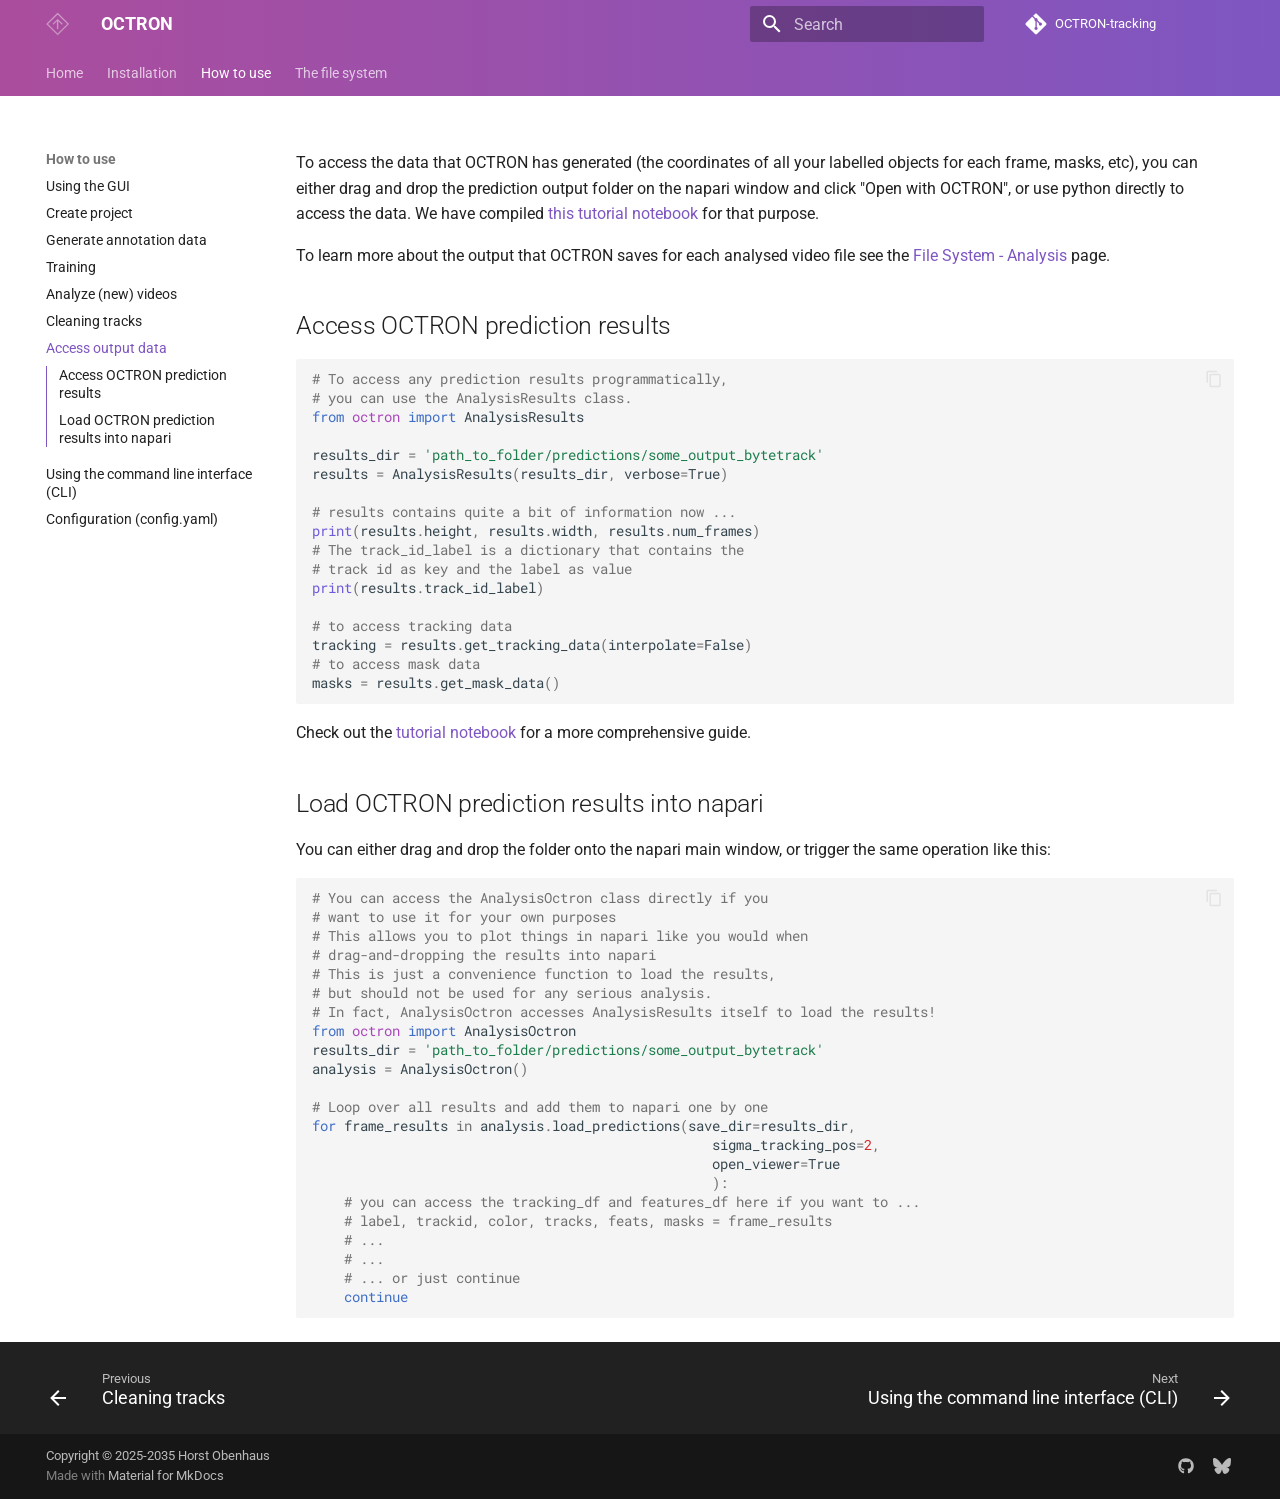
==== commit 92c1bf08: "Deployed d75fe73 with MkDocs version: 1.6.1" ====
--- a/access-data/index.html
+++ b/access-data/index.html
@@ -15,7 +15,7 @@
         <link rel="canonical" href="https://octron-tracking.github.io/OCTRON-docs/access-data/">
       
       
-        <link rel="prev" href="../analysing/">
+        <link rel="prev" href="../cleaning/">
       
       
         <link rel="next" href="../cli/">
@@ -405,6 +405,10 @@
       
         
       
+        
+      
+        
+      
     
     
     
@@ -580,6 +584,34 @@
     
   
     Analyze (new) videos
+  
+
+    
+  </span>
+  
+  
+
+      </a>
+    </li>
+  
+
+              
+            
+              
+                
+  
+  
+  
+  
+    <li class="md-nav__item">
+      <a href="../cleaning/" class="md-nav__link">
+        
+  
+  
+  <span class="md-ellipsis">
+    
+  
+    Cleaning tracks
   
 
     
@@ -718,6 +750,34 @@
 
               
             
+              
+                
+  
+  
+  
+  
+    <li class="md-nav__item">
+      <a href="../configuration/" class="md-nav__link">
+        
+  
+  
+  <span class="md-ellipsis">
+    
+  
+    Configuration (config.yaml)
+  
+
+    
+  </span>
+  
+  
+
+      </a>
+    </li>
+  
+
+              
+            
           </ul>
         </nav>
       
@@ -777,39 +837,39 @@
 <p>To learn more about the output that OCTRON saves for each analysed video file see the <a href="../file-system/#analysis">File System - Analysis</a> page.</p>
 <h2 id="access-octron-prediction-results">Access OCTRON prediction results<a class="headerlink" href="#access-octron-prediction-results" title="Permanent link">&para;</a></h2>
 <p><div class="language-python highlight"><pre><span></span><code><span id="__span-0-1"><a id="__codelineno-0-1" name="__codelineno-0-1" href="#__codelineno-0-1"></a><span class="c1"># To access any prediction results programmatically, </span>
-</span><span id="__span-0-2"><a id="__codelineno-0-2" name="__codelineno-0-2" href="#__codelineno-0-2"></a><span class="c1"># you can use the YOLO_results class.</span>
-</span><span id="__span-0-3"><a id="__codelineno-0-3" name="__codelineno-0-3" href="#__codelineno-0-3"></a><span class="kn">from</span><span class="w"> </span><span class="nn">octron</span><span class="w"> </span><span class="kn">import</span> <span class="n">YOLO_results</span>
+</span><span id="__span-0-2"><a id="__codelineno-0-2" name="__codelineno-0-2" href="#__codelineno-0-2"></a><span class="c1"># you can use the AnalysisResults class.</span>
+</span><span id="__span-0-3"><a id="__codelineno-0-3" name="__codelineno-0-3" href="#__codelineno-0-3"></a><span class="kn">from</span><span class="w"> </span><span class="nn">octron</span><span class="w"> </span><span class="kn">import</span> <span class="n">AnalysisResults</span>
 </span><span id="__span-0-4"><a id="__codelineno-0-4" name="__codelineno-0-4" href="#__codelineno-0-4"></a>
-</span><span id="__span-0-5"><a id="__codelineno-0-5" name="__codelineno-0-5" href="#__codelineno-0-5"></a><span class="n">results_dir</span> <span class="o">=</span> <span class="s1">&#39;path_to_folder/predictions/some_output_bytetrack&#39;</span>
-</span><span id="__span-0-6"><a id="__codelineno-0-6" name="__codelineno-0-6" href="#__codelineno-0-6"></a><span class="n">yolo_results</span> <span class="o">=</span> <span class="n">YOLO_results</span><span class="p">(</span><span class="n">results_dir</span><span class="p">,</span> <span class="n">verbose</span><span class="o">=</span><span class="kc">True</span><span class="p">)</span>
+</span><span id="__span-0-5"><a id="__codelineno-0-5" name="__codelineno-0-5" href="#__codelineno-0-5"></a><span class="n">results_dir</span> <span class="o">=</span> <span class="s1">'path_to_folder/predictions/some_output_bytetrack'</span>
+</span><span id="__span-0-6"><a id="__codelineno-0-6" name="__codelineno-0-6" href="#__codelineno-0-6"></a><span class="n">results</span> <span class="o">=</span> <span class="n">AnalysisResults</span><span class="p">(</span><span class="n">results_dir</span><span class="p">,</span> <span class="n">verbose</span><span class="o">=</span><span class="kc">True</span><span class="p">)</span>
 </span><span id="__span-0-7"><a id="__codelineno-0-7" name="__codelineno-0-7" href="#__codelineno-0-7"></a>
-</span><span id="__span-0-8"><a id="__codelineno-0-8" name="__codelineno-0-8" href="#__codelineno-0-8"></a><span class="c1"># yolo_results contains quite a bit of information now ... </span>
-</span><span id="__span-0-9"><a id="__codelineno-0-9" name="__codelineno-0-9" href="#__codelineno-0-9"></a><span class="nb">print</span><span class="p">(</span><span class="n">yolo_results</span><span class="o">.</span><span class="n">height</span><span class="p">,</span> <span class="n">yolo_results</span><span class="o">.</span><span class="n">width</span><span class="p">,</span> <span class="n">yolo_results</span><span class="o">.</span><span class="n">num_frames</span><span class="p">)</span>
+</span><span id="__span-0-8"><a id="__codelineno-0-8" name="__codelineno-0-8" href="#__codelineno-0-8"></a><span class="c1"># results contains quite a bit of information now ... </span>
+</span><span id="__span-0-9"><a id="__codelineno-0-9" name="__codelineno-0-9" href="#__codelineno-0-9"></a><span class="nb">print</span><span class="p">(</span><span class="n">results</span><span class="o">.</span><span class="n">height</span><span class="p">,</span> <span class="n">results</span><span class="o">.</span><span class="n">width</span><span class="p">,</span> <span class="n">results</span><span class="o">.</span><span class="n">num_frames</span><span class="p">)</span>
 </span><span id="__span-0-10"><a id="__codelineno-0-10" name="__codelineno-0-10" href="#__codelineno-0-10"></a><span class="c1"># The track_id_label is a dictionary that contains the </span>
 </span><span id="__span-0-11"><a id="__codelineno-0-11" name="__codelineno-0-11" href="#__codelineno-0-11"></a><span class="c1"># track id as key and the label as value</span>
-</span><span id="__span-0-12"><a id="__codelineno-0-12" name="__codelineno-0-12" href="#__codelineno-0-12"></a><span class="nb">print</span><span class="p">(</span><span class="n">yolo_results</span><span class="o">.</span><span class="n">track_id_label</span><span class="p">)</span>
+</span><span id="__span-0-12"><a id="__codelineno-0-12" name="__codelineno-0-12" href="#__codelineno-0-12"></a><span class="nb">print</span><span class="p">(</span><span class="n">results</span><span class="o">.</span><span class="n">track_id_label</span><span class="p">)</span>
 </span><span id="__span-0-13"><a id="__codelineno-0-13" name="__codelineno-0-13" href="#__codelineno-0-13"></a>
 </span><span id="__span-0-14"><a id="__codelineno-0-14" name="__codelineno-0-14" href="#__codelineno-0-14"></a><span class="c1"># to access tracking data</span>
-</span><span id="__span-0-15"><a id="__codelineno-0-15" name="__codelineno-0-15" href="#__codelineno-0-15"></a><span class="n">tracking</span> <span class="o">=</span> <span class="n">yolo_results</span><span class="o">.</span><span class="n">get_tracking_data</span><span class="p">(</span><span class="n">interpolate</span><span class="o">=</span><span class="kc">False</span><span class="p">)</span>
+</span><span id="__span-0-15"><a id="__codelineno-0-15" name="__codelineno-0-15" href="#__codelineno-0-15"></a><span class="n">tracking</span> <span class="o">=</span> <span class="n">results</span><span class="o">.</span><span class="n">get_tracking_data</span><span class="p">(</span><span class="n">interpolate</span><span class="o">=</span><span class="kc">False</span><span class="p">)</span>
 </span><span id="__span-0-16"><a id="__codelineno-0-16" name="__codelineno-0-16" href="#__codelineno-0-16"></a><span class="c1"># to access mask data </span>
-</span><span id="__span-0-17"><a id="__codelineno-0-17" name="__codelineno-0-17" href="#__codelineno-0-17"></a><span class="n">masks</span> <span class="o">=</span> <span class="n">yolo_results</span><span class="o">.</span><span class="n">get_mask_data</span><span class="p">()</span>
+</span><span id="__span-0-17"><a id="__codelineno-0-17" name="__codelineno-0-17" href="#__codelineno-0-17"></a><span class="n">masks</span> <span class="o">=</span> <span class="n">results</span><span class="o">.</span><span class="n">get_mask_data</span><span class="p">()</span>
 </span></code></pre></div>
 Check out the <a href="https://github.com/OCTRON-tracking/OCTRON-GUI/blob/main/octron/notebooks/OCTRON_results_loading.ipynb">tutorial notebook</a> for a more comprehensive guide.</p>
 <h2 id="load-octron-prediction-results-into-napari">Load OCTRON prediction results into napari<a class="headerlink" href="#load-octron-prediction-results-into-napari" title="Permanent link">&para;</a></h2>
 <p>You can either drag and drop the folder onto the napari main window, or trigger the same operation like this: </p>
-<div class="language-python highlight"><pre><span></span><code><span id="__span-1-1"><a id="__codelineno-1-1" name="__codelineno-1-1" href="#__codelineno-1-1"></a><span class="c1"># You can access the yolo_octron class directly if you </span>
+<div class="language-python highlight"><pre><span></span><code><span id="__span-1-1"><a id="__codelineno-1-1" name="__codelineno-1-1" href="#__codelineno-1-1"></a><span class="c1"># You can access the AnalysisOctron class directly if you </span>
 </span><span id="__span-1-2"><a id="__codelineno-1-2" name="__codelineno-1-2" href="#__codelineno-1-2"></a><span class="c1"># want to use it for your own purposes</span>
 </span><span id="__span-1-3"><a id="__codelineno-1-3" name="__codelineno-1-3" href="#__codelineno-1-3"></a><span class="c1"># This allows you to plot things in napari like you would when </span>
 </span><span id="__span-1-4"><a id="__codelineno-1-4" name="__codelineno-1-4" href="#__codelineno-1-4"></a><span class="c1"># drag-and-dropping the results into napari</span>
 </span><span id="__span-1-5"><a id="__codelineno-1-5" name="__codelineno-1-5" href="#__codelineno-1-5"></a><span class="c1"># This is just a convenience function to load the results, </span>
 </span><span id="__span-1-6"><a id="__codelineno-1-6" name="__codelineno-1-6" href="#__codelineno-1-6"></a><span class="c1"># but should not be used for any serious analysis.</span>
-</span><span id="__span-1-7"><a id="__codelineno-1-7" name="__codelineno-1-7" href="#__codelineno-1-7"></a><span class="c1"># In fact, YOLO_octron accesses YOLO_results itself to load the results! </span>
-</span><span id="__span-1-8"><a id="__codelineno-1-8" name="__codelineno-1-8" href="#__codelineno-1-8"></a><span class="kn">from</span><span class="w"> </span><span class="nn">octron</span><span class="w"> </span><span class="kn">import</span> <span class="n">YOLO_octron</span>
-</span><span id="__span-1-9"><a id="__codelineno-1-9" name="__codelineno-1-9" href="#__codelineno-1-9"></a><span class="n">results_dir</span> <span class="o">=</span> <span class="s1">&#39;path_to_folder/predictions/some_output_bytetrack&#39;</span>
-</span><span id="__span-1-10"><a id="__codelineno-1-10" name="__codelineno-1-10" href="#__codelineno-1-10"></a><span class="n">yolo_octron</span> <span class="o">=</span> <span class="n">YOLO_octron</span><span class="p">()</span>
+</span><span id="__span-1-7"><a id="__codelineno-1-7" name="__codelineno-1-7" href="#__codelineno-1-7"></a><span class="c1"># In fact, AnalysisOctron accesses AnalysisResults itself to load the results! </span>
+</span><span id="__span-1-8"><a id="__codelineno-1-8" name="__codelineno-1-8" href="#__codelineno-1-8"></a><span class="kn">from</span><span class="w"> </span><span class="nn">octron</span><span class="w"> </span><span class="kn">import</span> <span class="n">AnalysisOctron</span>
+</span><span id="__span-1-9"><a id="__codelineno-1-9" name="__codelineno-1-9" href="#__codelineno-1-9"></a><span class="n">results_dir</span> <span class="o">=</span> <span class="s1">'path_to_folder/predictions/some_output_bytetrack'</span>
+</span><span id="__span-1-10"><a id="__codelineno-1-10" name="__codelineno-1-10" href="#__codelineno-1-10"></a><span class="n">analysis</span> <span class="o">=</span> <span class="n">AnalysisOctron</span><span class="p">()</span>
 </span><span id="__span-1-11"><a id="__codelineno-1-11" name="__codelineno-1-11" href="#__codelineno-1-11"></a>
 </span><span id="__span-1-12"><a id="__codelineno-1-12" name="__codelineno-1-12" href="#__codelineno-1-12"></a><span class="c1"># Loop over all results and add them to napari one by one</span>
-</span><span id="__span-1-13"><a id="__codelineno-1-13" name="__codelineno-1-13" href="#__codelineno-1-13"></a><span class="k">for</span> <span class="n">frame_results</span> <span class="ow">in</span> <span class="n">yolo_octron</span><span class="o">.</span><span class="n">load_predictions</span><span class="p">(</span><span class="n">save_dir</span><span class="o">=</span><span class="n">results_dir</span><span class="p">,</span> 
+</span><span id="__span-1-13"><a id="__codelineno-1-13" name="__codelineno-1-13" href="#__codelineno-1-13"></a><span class="k">for</span> <span class="n">frame_results</span> <span class="ow">in</span> <span class="n">analysis</span><span class="o">.</span><span class="n">load_predictions</span><span class="p">(</span><span class="n">save_dir</span><span class="o">=</span><span class="n">results_dir</span><span class="p">,</span> 
 </span><span id="__span-1-14"><a id="__codelineno-1-14" name="__codelineno-1-14" href="#__codelineno-1-14"></a>                                                  <span class="n">sigma_tracking_pos</span><span class="o">=</span><span class="mi">2</span><span class="p">,</span> 
 </span><span id="__span-1-15"><a id="__codelineno-1-15" name="__codelineno-1-15" href="#__codelineno-1-15"></a>                                                  <span class="n">open_viewer</span><span class="o">=</span><span class="kc">True</span>
 </span><span id="__span-1-16"><a id="__codelineno-1-16" name="__codelineno-1-16" href="#__codelineno-1-16"></a>                                                  <span class="p">):</span>
@@ -855,7 +915,7 @@
       <nav class="md-footer__inner md-grid" aria-label="Footer" >
         
           
-          <a href="../analysing/" class="md-footer__link md-footer__link--prev" aria-label="Previous: Analyze (new) videos">
+          <a href="../cleaning/" class="md-footer__link md-footer__link--prev" aria-label="Previous: Cleaning tracks">
             <div class="md-footer__button md-icon">
               
               <svg xmlns="http://www.w3.org/2000/svg" viewBox="0 0 24 24"><path d="M20 11v2H8l5.5 5.5-1.42 1.42L4.16 12l7.92-7.92L13.5 5.5 8 11z"/></svg>
@@ -865,7 +925,7 @@
                 Previous
               </span>
               <div class="md-ellipsis">
-                Analyze (new) videos
+                Cleaning tracks
               </div>
             </div>
           </a>
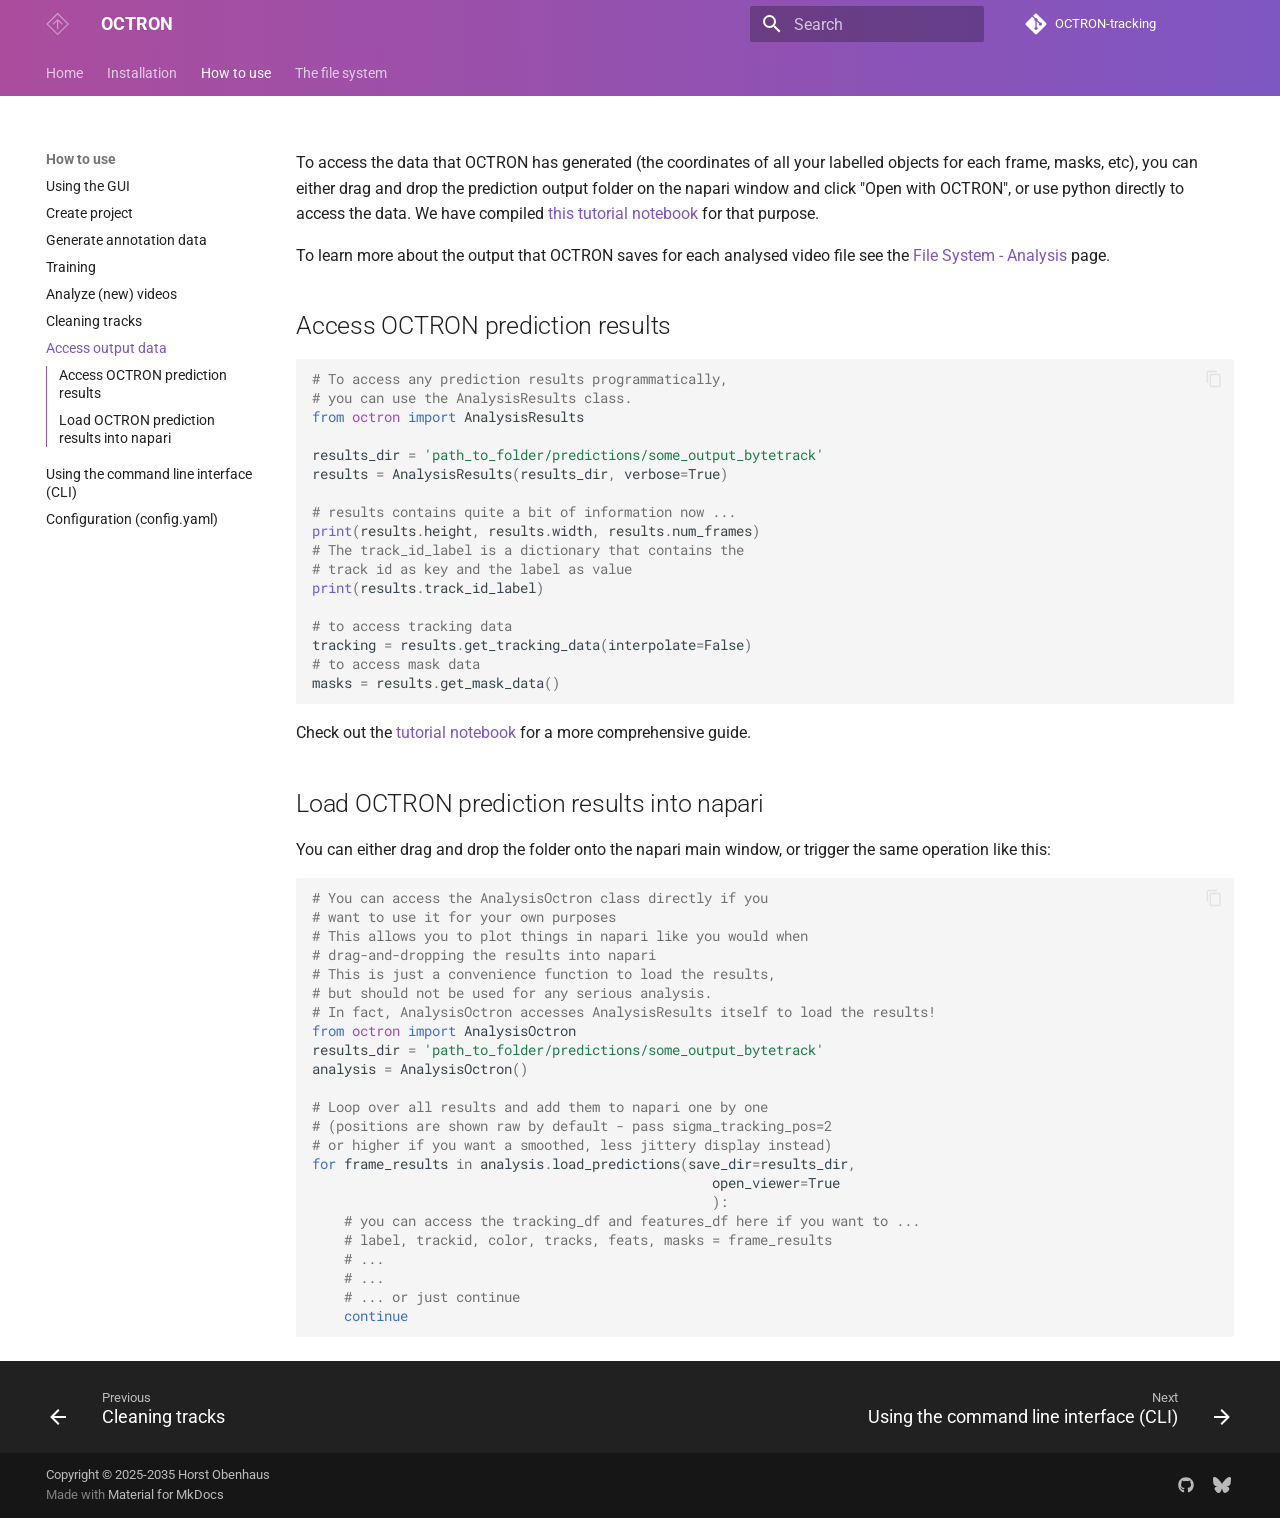
==== commit 9b28bdf6: "Deployed f281096 with MkDocs version: 1.6.1" ====
--- a/access-data/index.html
+++ b/access-data/index.html
@@ -869,16 +869,17 @@
 </span><span id="__span-1-10"><a id="__codelineno-1-10" name="__codelineno-1-10" href="#__codelineno-1-10"></a><span class="n">analysis</span> <span class="o">=</span> <span class="n">AnalysisOctron</span><span class="p">()</span>
 </span><span id="__span-1-11"><a id="__codelineno-1-11" name="__codelineno-1-11" href="#__codelineno-1-11"></a>
 </span><span id="__span-1-12"><a id="__codelineno-1-12" name="__codelineno-1-12" href="#__codelineno-1-12"></a><span class="c1"># Loop over all results and add them to napari one by one</span>
-</span><span id="__span-1-13"><a id="__codelineno-1-13" name="__codelineno-1-13" href="#__codelineno-1-13"></a><span class="k">for</span> <span class="n">frame_results</span> <span class="ow">in</span> <span class="n">analysis</span><span class="o">.</span><span class="n">load_predictions</span><span class="p">(</span><span class="n">save_dir</span><span class="o">=</span><span class="n">results_dir</span><span class="p">,</span> 
-</span><span id="__span-1-14"><a id="__codelineno-1-14" name="__codelineno-1-14" href="#__codelineno-1-14"></a>                                                  <span class="n">sigma_tracking_pos</span><span class="o">=</span><span class="mi">2</span><span class="p">,</span> 
-</span><span id="__span-1-15"><a id="__codelineno-1-15" name="__codelineno-1-15" href="#__codelineno-1-15"></a>                                                  <span class="n">open_viewer</span><span class="o">=</span><span class="kc">True</span>
-</span><span id="__span-1-16"><a id="__codelineno-1-16" name="__codelineno-1-16" href="#__codelineno-1-16"></a>                                                  <span class="p">):</span>
-</span><span id="__span-1-17"><a id="__codelineno-1-17" name="__codelineno-1-17" href="#__codelineno-1-17"></a>    <span class="c1"># you can access the tracking_df and features_df here if you want to ...</span>
-</span><span id="__span-1-18"><a id="__codelineno-1-18" name="__codelineno-1-18" href="#__codelineno-1-18"></a>    <span class="c1"># label, trackid, color, tracks, feats, masks = frame_results</span>
-</span><span id="__span-1-19"><a id="__codelineno-1-19" name="__codelineno-1-19" href="#__codelineno-1-19"></a>    <span class="c1"># ... </span>
+</span><span id="__span-1-13"><a id="__codelineno-1-13" name="__codelineno-1-13" href="#__codelineno-1-13"></a><span class="c1"># (positions are shown raw by default - pass sigma_tracking_pos=2</span>
+</span><span id="__span-1-14"><a id="__codelineno-1-14" name="__codelineno-1-14" href="#__codelineno-1-14"></a><span class="c1"># or higher if you want a smoothed, less jittery display instead)</span>
+</span><span id="__span-1-15"><a id="__codelineno-1-15" name="__codelineno-1-15" href="#__codelineno-1-15"></a><span class="k">for</span> <span class="n">frame_results</span> <span class="ow">in</span> <span class="n">analysis</span><span class="o">.</span><span class="n">load_predictions</span><span class="p">(</span><span class="n">save_dir</span><span class="o">=</span><span class="n">results_dir</span><span class="p">,</span> 
+</span><span id="__span-1-16"><a id="__codelineno-1-16" name="__codelineno-1-16" href="#__codelineno-1-16"></a>                                                  <span class="n">open_viewer</span><span class="o">=</span><span class="kc">True</span>
+</span><span id="__span-1-17"><a id="__codelineno-1-17" name="__codelineno-1-17" href="#__codelineno-1-17"></a>                                                  <span class="p">):</span>
+</span><span id="__span-1-18"><a id="__codelineno-1-18" name="__codelineno-1-18" href="#__codelineno-1-18"></a>    <span class="c1"># you can access the tracking_df and features_df here if you want to ...</span>
+</span><span id="__span-1-19"><a id="__codelineno-1-19" name="__codelineno-1-19" href="#__codelineno-1-19"></a>    <span class="c1"># label, trackid, color, tracks, feats, masks = frame_results</span>
 </span><span id="__span-1-20"><a id="__codelineno-1-20" name="__codelineno-1-20" href="#__codelineno-1-20"></a>    <span class="c1"># ... </span>
-</span><span id="__span-1-21"><a id="__codelineno-1-21" name="__codelineno-1-21" href="#__codelineno-1-21"></a>    <span class="c1"># ... or just continue </span>
-</span><span id="__span-1-22"><a id="__codelineno-1-22" name="__codelineno-1-22" href="#__codelineno-1-22"></a>    <span class="k">continue</span>
+</span><span id="__span-1-21"><a id="__codelineno-1-21" name="__codelineno-1-21" href="#__codelineno-1-21"></a>    <span class="c1"># ... </span>
+</span><span id="__span-1-22"><a id="__codelineno-1-22" name="__codelineno-1-22" href="#__codelineno-1-22"></a>    <span class="c1"># ... or just continue </span>
+</span><span id="__span-1-23"><a id="__codelineno-1-23" name="__codelineno-1-23" href="#__codelineno-1-23"></a>    <span class="k">continue</span>
 </span></code></pre></div>
 
 
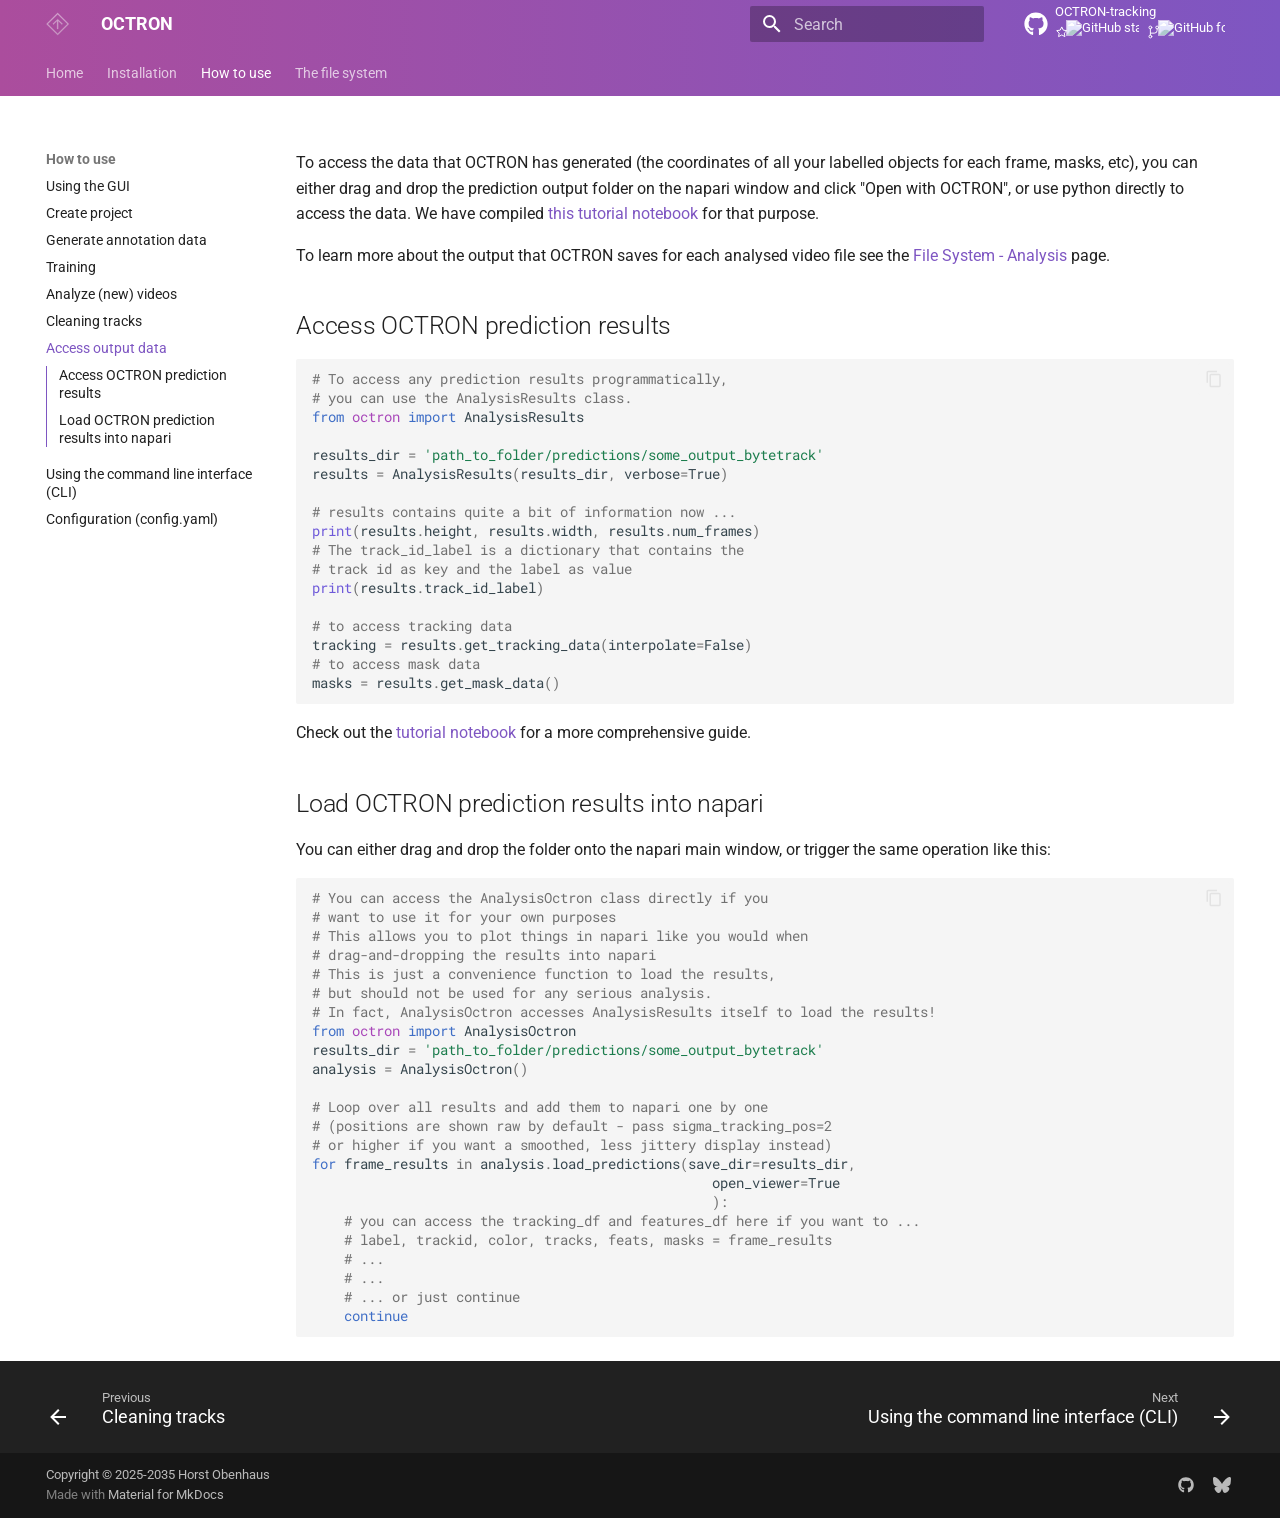
==== commit 3e872e91: "Deployed 1697f1c with MkDocs version: 1.6.1" ====
--- a/access-data/index.html
+++ b/access-data/index.html
@@ -25,7 +25,7 @@
       
       
       <link rel="icon" href="../assets/favicon.svg">
-      <meta name="generator" content="mkdocs-1.6.1, mkdocs-material-9.7.7">
+      <meta name="generator" content="mkdocs-1.6.1, mkdocs-material-9.8.2">
     
     
       
@@ -33,10 +33,10 @@
       
     
     
-      <link rel="stylesheet" href="../assets/stylesheets/main.ec1eaa64.min.css">
-      
-        
-        <link rel="stylesheet" href="../assets/stylesheets/palette.ab4e12ef.min.css">
+      <link rel="stylesheet" href="../assets/stylesheets/main.57a0d79d.min.css">
+      
+        
+        <link rel="stylesheet" href="../assets/stylesheets/palette.fb2fffe2.min.css">
       
       
 
@@ -174,13 +174,41 @@
     
     
       <div class="md-header__source">
-        <a href="https://github.com/OCTRON-tracking/OCTRON-gui" title="Go to repository" class="md-source" data-md-component="source">
+        
+<a href="https://github.com/OCTRON-tracking/OCTRON-GUI" title="Go to repository" class="md-source">
   <div class="md-source__icon md-icon">
     
-    <svg xmlns="http://www.w3.org/2000/svg" viewBox="0 0 448 512"><!--! Font Awesome Free 7.1.0 by @fontawesome - https://fontawesome.com License - https://fontawesome.com/license/free (Icons: CC BY 4.0, Fonts: SIL OFL 1.1, Code: MIT License) Copyright 2025 Fonticons, Inc.--><path d="M439.6 236.1 244 40.5c-5.4-5.5-12.8-8.5-20.4-8.5s-15 3-20.4 8.4L162.5 81l51.5 51.5c27.1-9.1 52.7 16.8 43.4 43.7l49.7 49.7c34.2-11.8 61.2 31 35.5 56.7-26.5 26.5-70.2-2.9-56-37.3L240.3 199v121.9c25.3 12.5 22.3 41.8 9.1 55-6.4 6.4-15.2 10.1-24.3 10.1s-17.8-3.6-24.3-10.1c-17.6-17.6-11.1-46.9 11.2-56v-123c-20.8-8.5-24.6-30.7-18.6-45L142.6 101 8.5 235.1C3 240.6 0 247.9 0 255.5s3 15 8.5 20.4l195.6 195.7c5.4 5.4 12.7 8.4 20.4 8.4s15-3 20.4-8.4l194.7-194.7c5.4-5.4 8.4-12.8 8.4-20.4s-3-15-8.4-20.4"/></svg>
+    <svg xmlns="http://www.w3.org/2000/svg" viewBox="0 0 512 512"><!--! Font Awesome Free 7.1.0 by @fontawesome - https://fontawesome.com License - https://fontawesome.com/license/free (Icons: CC BY 4.0, Fonts: SIL OFL 1.1, Code: MIT License) Copyright 2025 Fonticons, Inc.--><path d="M173.9 397.4c0 2-2.3 3.6-5.2 3.6-3.3.3-5.6-1.3-5.6-3.6 0-2 2.3-3.6 5.2-3.6 3-.3 5.6 1.3 5.6 3.6m-31.1-4.5c-.7 2 1.3 4.3 4.3 4.9 2.6 1 5.6 0 6.2-2s-1.3-4.3-4.3-5.2c-2.6-.7-5.5.3-6.2 2.3m44.2-1.7c-2.9.7-4.9 2.6-4.6 4.9.3 2 2.9 3.3 5.9 2.6 2.9-.7 4.9-2.6 4.6-4.6-.3-1.9-3-3.2-5.9-2.9M252.8 8C114.1 8 8 113.3 8 252c0 110.9 69.8 205.8 169.5 239.2 12.8 2.3 17.3-5.6 17.3-12.1 0-6.2-.3-40.4-.3-61.4 0 0-70 15-84.7-29.8 0 0-11.4-29.1-27.8-36.6 0 0-22.9-15.7 1.6-15.4 0 0 24.9 2 38.6 25.8 21.9 38.6 58.6 27.5 72.9 20.9 2.3-16 8.8-27.1 16-33.7-55.9-6.2-112.3-14.3-112.3-110.5 0-27.5 7.6-41.3 23.6-58.9-2.6-6.5-11.1-33.3 2.6-67.9 20.9-6.5 69 27 69 27 20-5.6 41.5-8.5 62.8-8.5s42.8 2.9 62.8 8.5c0 0 48.1-33.6 69-27 13.7 34.7 5.2 61.4 2.6 67.9 16 17.7 25.8 31.5 25.8 58.9 0 96.5-58.9 104.2-114.8 110.5 9.2 7.9 17 22.9 17 46.4 0 33.7-.3 75.4-.3 83.6 0 6.5 4.6 14.4 17.3 12.1C436.2 457.8 504 362.9 504 252 504 113.3 391.5 8 252.8 8M105.2 352.9c-1.3 1-1 3.3.7 5.2 1.6 1.6 3.9 2.3 5.2 1 1.3-1 1-3.3-.7-5.2-1.6-1.6-3.9-2.3-5.2-1m-10.8-8.1c-.7 1.3.3 2.9 2.3 3.9 1.6 1 3.6.7 4.3-.7.7-1.3-.3-2.9-2.3-3.9-2-.6-3.6-.3-4.3.7m32.4 35.6c-1.6 1.3-1 4.3 1.3 6.2 2.3 2.3 5.2 2.6 6.5 1 1.3-1.3.7-4.3-1.3-6.2-2.2-2.3-5.2-2.6-6.5-1m-11.4-14.7c-1.6 1-1.6 3.6 0 5.9s4.3 3.3 5.6 2.3c1.6-1.3 1.6-3.9 0-6.2-1.4-2.3-4-3.3-5.6-2"/></svg>
   </div>
   <div class="md-source__repository">
     OCTRON-tracking
+    <div class="octron-repo-stats" style="display: flex; align-items: center; gap: 8px; margin-top: 1px;">
+      <span style="display: inline-flex; align-items: center;">
+        <svg viewBox="0 0 24 24" width="16" height="16" aria-hidden="true" style="width: 16px; height: 16px; fill: none; stroke: currentColor; stroke-width: 1.7; stroke-linejoin: round;">
+          <path d="m12 3 2.8 5.7 6.2.9-4.5 4.4 1.1 6.2-5.6-3-5.6 3 1.1-6.2L3 9.6l6.2-.9Z"/>
+        </svg>
+        <img
+          src="https://img.shields.io/github/stars/OCTRON-tracking/OCTRON-GUI?style=flat-square&amp;label=&amp;labelColor=000000&amp;color=000000"
+          alt="GitHub stars"
+          height="24"
+          style="display: block; height: 24px; width: auto; max-width: none; margin-left: -3px; mix-blend-mode: screen;"
+        />
+      </span>
+      <span style="display: inline-flex; align-items: center;">
+        <svg viewBox="0 0 24 24" width="16" height="16" aria-hidden="true" style="width: 16px; height: 16px; fill: none; stroke: currentColor; stroke-width: 1.7; stroke-linecap: round;">
+          <circle cx="6" cy="4" r="2.5"/>
+          <circle cx="18" cy="4" r="2.5"/>
+          <circle cx="6" cy="20" r="2.5"/>
+          <path d="M6 6.5v11M18 6.5V9a5 5 0 0 1-5 5H6"/>
+        </svg>
+        <img
+          src="https://img.shields.io/github/forks/OCTRON-tracking/OCTRON-GUI?style=flat-square&amp;label=&amp;labelColor=000000&amp;color=000000"
+          alt="GitHub forks"
+          height="24"
+          style="display: block; height: 24px; width: auto; max-width: none; margin-left: -3px; mix-blend-mode: screen;"
+        />
+      </span>
+    </div>
   </div>
 </a>
       </div>
@@ -313,13 +341,41 @@
   </label>
   
     <div class="md-nav__source">
-      <a href="https://github.com/OCTRON-tracking/OCTRON-gui" title="Go to repository" class="md-source" data-md-component="source">
+      
+<a href="https://github.com/OCTRON-tracking/OCTRON-GUI" title="Go to repository" class="md-source">
   <div class="md-source__icon md-icon">
     
-    <svg xmlns="http://www.w3.org/2000/svg" viewBox="0 0 448 512"><!--! Font Awesome Free 7.1.0 by @fontawesome - https://fontawesome.com License - https://fontawesome.com/license/free (Icons: CC BY 4.0, Fonts: SIL OFL 1.1, Code: MIT License) Copyright 2025 Fonticons, Inc.--><path d="M439.6 236.1 244 40.5c-5.4-5.5-12.8-8.5-20.4-8.5s-15 3-20.4 8.4L162.5 81l51.5 51.5c27.1-9.1 52.7 16.8 43.4 43.7l49.7 49.7c34.2-11.8 61.2 31 35.5 56.7-26.5 26.5-70.2-2.9-56-37.3L240.3 199v121.9c25.3 12.5 22.3 41.8 9.1 55-6.4 6.4-15.2 10.1-24.3 10.1s-17.8-3.6-24.3-10.1c-17.6-17.6-11.1-46.9 11.2-56v-123c-20.8-8.5-24.6-30.7-18.6-45L142.6 101 8.5 235.1C3 240.6 0 247.9 0 255.5s3 15 8.5 20.4l195.6 195.7c5.4 5.4 12.7 8.4 20.4 8.4s15-3 20.4-8.4l194.7-194.7c5.4-5.4 8.4-12.8 8.4-20.4s-3-15-8.4-20.4"/></svg>
+    <svg xmlns="http://www.w3.org/2000/svg" viewBox="0 0 512 512"><!--! Font Awesome Free 7.1.0 by @fontawesome - https://fontawesome.com License - https://fontawesome.com/license/free (Icons: CC BY 4.0, Fonts: SIL OFL 1.1, Code: MIT License) Copyright 2025 Fonticons, Inc.--><path d="M173.9 397.4c0 2-2.3 3.6-5.2 3.6-3.3.3-5.6-1.3-5.6-3.6 0-2 2.3-3.6 5.2-3.6 3-.3 5.6 1.3 5.6 3.6m-31.1-4.5c-.7 2 1.3 4.3 4.3 4.9 2.6 1 5.6 0 6.2-2s-1.3-4.3-4.3-5.2c-2.6-.7-5.5.3-6.2 2.3m44.2-1.7c-2.9.7-4.9 2.6-4.6 4.9.3 2 2.9 3.3 5.9 2.6 2.9-.7 4.9-2.6 4.6-4.6-.3-1.9-3-3.2-5.9-2.9M252.8 8C114.1 8 8 113.3 8 252c0 110.9 69.8 205.8 169.5 239.2 12.8 2.3 17.3-5.6 17.3-12.1 0-6.2-.3-40.4-.3-61.4 0 0-70 15-84.7-29.8 0 0-11.4-29.1-27.8-36.6 0 0-22.9-15.7 1.6-15.4 0 0 24.9 2 38.6 25.8 21.9 38.6 58.6 27.5 72.9 20.9 2.3-16 8.8-27.1 16-33.7-55.9-6.2-112.3-14.3-112.3-110.5 0-27.5 7.6-41.3 23.6-58.9-2.6-6.5-11.1-33.3 2.6-67.9 20.9-6.5 69 27 69 27 20-5.6 41.5-8.5 62.8-8.5s42.8 2.9 62.8 8.5c0 0 48.1-33.6 69-27 13.7 34.7 5.2 61.4 2.6 67.9 16 17.7 25.8 31.5 25.8 58.9 0 96.5-58.9 104.2-114.8 110.5 9.2 7.9 17 22.9 17 46.4 0 33.7-.3 75.4-.3 83.6 0 6.5 4.6 14.4 17.3 12.1C436.2 457.8 504 362.9 504 252 504 113.3 391.5 8 252.8 8M105.2 352.9c-1.3 1-1 3.3.7 5.2 1.6 1.6 3.9 2.3 5.2 1 1.3-1 1-3.3-.7-5.2-1.6-1.6-3.9-2.3-5.2-1m-10.8-8.1c-.7 1.3.3 2.9 2.3 3.9 1.6 1 3.6.7 4.3-.7.7-1.3-.3-2.9-2.3-3.9-2-.6-3.6-.3-4.3.7m32.4 35.6c-1.6 1.3-1 4.3 1.3 6.2 2.3 2.3 5.2 2.6 6.5 1 1.3-1.3.7-4.3-1.3-6.2-2.2-2.3-5.2-2.6-6.5-1m-11.4-14.7c-1.6 1-1.6 3.6 0 5.9s4.3 3.3 5.6 2.3c1.6-1.3 1.6-3.9 0-6.2-1.4-2.3-4-3.3-5.6-2"/></svg>
   </div>
   <div class="md-source__repository">
     OCTRON-tracking
+    <div class="octron-repo-stats" style="display: flex; align-items: center; gap: 8px; margin-top: 1px;">
+      <span style="display: inline-flex; align-items: center;">
+        <svg viewBox="0 0 24 24" width="16" height="16" aria-hidden="true" style="width: 16px; height: 16px; fill: none; stroke: currentColor; stroke-width: 1.7; stroke-linejoin: round;">
+          <path d="m12 3 2.8 5.7 6.2.9-4.5 4.4 1.1 6.2-5.6-3-5.6 3 1.1-6.2L3 9.6l6.2-.9Z"/>
+        </svg>
+        <img
+          src="https://img.shields.io/github/stars/OCTRON-tracking/OCTRON-GUI?style=flat-square&amp;label=&amp;labelColor=000000&amp;color=000000"
+          alt="GitHub stars"
+          height="24"
+          style="display: block; height: 24px; width: auto; max-width: none; margin-left: -3px; mix-blend-mode: screen;"
+        />
+      </span>
+      <span style="display: inline-flex; align-items: center;">
+        <svg viewBox="0 0 24 24" width="16" height="16" aria-hidden="true" style="width: 16px; height: 16px; fill: none; stroke: currentColor; stroke-width: 1.7; stroke-linecap: round;">
+          <circle cx="6" cy="4" r="2.5"/>
+          <circle cx="18" cy="4" r="2.5"/>
+          <circle cx="6" cy="20" r="2.5"/>
+          <path d="M6 6.5v11M18 6.5V9a5 5 0 0 1-5 5H6"/>
+        </svg>
+        <img
+          src="https://img.shields.io/github/forks/OCTRON-tracking/OCTRON-GUI?style=flat-square&amp;label=&amp;labelColor=000000&amp;color=000000"
+          alt="GitHub forks"
+          height="24"
+          style="display: block; height: 24px; width: auto; max-width: none; margin-left: -3px; mix-blend-mode: screen;"
+        />
+      </span>
+    </div>
   </div>
 </a>
     </div>
@@ -1007,10 +1063,10 @@
     
       
       
-      <script id="__config" type="application/json">{"annotate": null, "base": "..", "features": ["announce.dismiss", "content.code.annotate", "content.code.copy", "content.tooltips", "header.autohide", "navigation.expand", "navigation.footer", "navigation.indexes", "navigation.sections", "navigation.tabs", "navigation.top", "navigation.tracking", "search.share", "search.suggest", "toc.follow", "toc.integrate"], "search": "../assets/javascripts/workers/search.2c215733.min.js", "tags": null, "translations": {"clipboard.copied": "Copied to clipboard", "clipboard.copy": "Copy to clipboard", "search.result.more.one": "1 more on this page", "search.result.more.other": "# more on this page", "search.result.none": "No matching documents", "search.result.one": "1 matching document", "search.result.other": "# matching documents", "search.result.placeholder": "Type to start searching", "search.result.term.missing": "Missing", "select.version": "Select version"}, "version": null}</script>
-    
-    
-      <script src="../assets/javascripts/bundle.d7400e89.min.js"></script>
+      <script id="__config" type="application/json">{"annotate": null, "base": "..", "features": ["announce.dismiss", "content.code.annotate", "content.code.copy", "content.tooltips", "header.autohide", "navigation.expand", "navigation.footer", "navigation.indexes", "navigation.sections", "navigation.tabs", "navigation.top", "navigation.tracking", "search.share", "search.suggest", "toc.follow", "toc.integrate"], "search": "../assets/javascripts/workers/search.a7633da7.min.js", "tags": null, "translations": {"clipboard.copied": "Copied to clipboard", "clipboard.copy": "Copy to clipboard", "search.result.more.one": "1 more on this page", "search.result.more.other": "# more on this page", "search.result.none": "No matching documents", "search.result.one": "1 matching document", "search.result.other": "# matching documents", "search.result.placeholder": "Type to start searching", "search.result.term.missing": "Missing", "select.version": "Select version"}, "version": null}</script>
+    
+    
+      <script src="../assets/javascripts/bundle.a5f9d56c.min.js"></script>
       
     
   </body>
--- a/assets/stylesheets/main.57a0d79d.min.css
+++ b/assets/stylesheets/main.57a0d79d.min.css
@@ -0,0 +1,6 @@
+@charset "UTF-8";html{box-sizing:border-box;-webkit-text-size-adjust:none;-moz-text-size-adjust:none;text-size-adjust:none}*,:after,:before{box-sizing:inherit}@media(prefers-reduced-motion){*,:after,:before{transition:none!important}}body{margin:0;-webkit-font-smoothing:antialiased;-moz-osx-font-smoothing:grayscale;--md-text-font-family:var(--md-text-font, _),
+    -apple-system, BlinkMacSystemFont, Helvetica, Arial, sans-serif;--md-code-font-family:var(--md-code-font, _),
+    SFMono-Regular, Consolas, Menlo, monospace}.md-typeset code:not(.focus-visible),a,button,input,label{-webkit-tap-highlight-color:transparent}a{color:inherit;text-decoration:none}hr{box-sizing:initial;display:block;height:.05rem;padding:0;overflow:visible;border:0}small{font-size:80%}sub,sup{line-height:1em}img{border-style:none}table{border-spacing:0;border-collapse:initial}td,th{font-weight:400;vertical-align:top}button{padding:0;margin:0;font-family:inherit;font-size:inherit;background:#0000;border:0}input{border:0;outline:none}:root{--md-primary-fg-color:#4051b5;--md-primary-fg-color--light:#5d6cc0;--md-primary-fg-color--dark:#303fa1;--md-primary-bg-color:#fff;--md-primary-bg-color--light:#ffffffb3;--md-accent-fg-color:#526cfe;--md-accent-fg-color--transparent:#526cfe1a;--md-accent-bg-color:#fff;--md-accent-bg-color--light:#ffffffb3;--md-typeset-table-sort-icon:url("data:image/svg+xml;charset=utf-8,<svg xmlns='http://www.w3.org/2000/svg' viewBox='0 0 24 24'><path d='m18 21-4-4h3V7h-3l4-4 4 4h-3v10h3M2 19v-2h10v2M2 13v-2h7v2M2 7V5h4v2z'/></svg>");--md-typeset-table-sort-icon--asc:url("data:image/svg+xml;charset=utf-8,<svg xmlns='http://www.w3.org/2000/svg' viewBox='0 0 24 24'><path d='M19 17h3l-4 4-4-4h3V3h2M2 17h10v2H2M6 5v2H2V5m0 6h7v2H2z'/></svg>");--md-typeset-table-sort-icon--desc:url("data:image/svg+xml;charset=utf-8,<svg xmlns='http://www.w3.org/2000/svg' viewBox='0 0 24 24'><path d='M19 7h3l-4-4-4 4h3v14h2M2 17h10v2H2M6 5v2H2V5m0 6h7v2H2z'/></svg>")}[data-md-color-scheme=default]{color-scheme:light}[data-md-color-scheme=default] img[src$="#gh-dark-mode-only"],[data-md-color-scheme=default] img[src$="#only-dark"]{display:none}:root,[data-md-color-scheme=default]{--md-hue:225deg;--md-default-fg-color:#000000de;--md-default-fg-color--light:#0000008a;--md-default-fg-color--lighter:#00000052;--md-default-fg-color--lightest:#00000012;--md-default-bg-color:#fff;--md-default-bg-color--light:#ffffffb3;--md-default-bg-color--lighter:#ffffff4d;--md-default-bg-color--lightest:#ffffff1f;--md-code-fg-color:#36464e;--md-code-bg-color:#f5f5f5;--md-code-bg-color--light:#f5f5f5b3;--md-code-bg-color--lighter:#f5f5f54d;--md-code-hl-color:#4287ff;--md-code-hl-color--light:#4287ff1a;--md-code-hl-number-color:#d52a2a;--md-code-hl-special-color:#db1457;--md-code-hl-function-color:#a846b9;--md-code-hl-constant-color:#6e59d9;--md-code-hl-keyword-color:#3f6ec6;--md-code-hl-string-color:#1c7d4d;--md-code-hl-name-color:var(--md-code-fg-color);--md-code-hl-operator-color:var(--md-default-fg-color--light);--md-code-hl-punctuation-color:var(--md-default-fg-color--light);--md-code-hl-comment-color:var(--md-default-fg-color--light);--md-code-hl-generic-color:var(--md-default-fg-color--light);--md-code-hl-variable-color:var(--md-default-fg-color--light);--md-typeset-color:var(--md-default-fg-color);--md-typeset-a-color:var(--md-primary-fg-color);--md-typeset-del-color:#f5503d26;--md-typeset-ins-color:#0bd57026;--md-typeset-kbd-color:#fafafa;--md-typeset-kbd-accent-color:#fff;--md-typeset-kbd-border-color:#b8b8b8;--md-typeset-mark-color:#ffff0080;--md-typeset-table-color:#0000001f;--md-typeset-table-color--light:#00000009;--md-admonition-fg-color:var(--md-default-fg-color);--md-admonition-bg-color:var(--md-default-bg-color);--md-warning-fg-color:#000000de;--md-warning-bg-color:#ff9;--md-footer-fg-color:#fff;--md-footer-fg-color--light:#ffffffb3;--md-footer-fg-color--lighter:#ffffff73;--md-footer-bg-color:#000000de;--md-footer-bg-color--dark:#00000052;--md-shadow-z1:0 0.2rem 0.5rem #0000000d,
+    0 0 0.05rem #0000001a;--md-shadow-z2:0 0.2rem 0.5rem #0000001a,
+    0 0 0.05rem #00000040;--md-shadow-z3:0 0.2rem 0.5rem #0003,
+    0 0 0.05rem #00000059}.md-icon svg{display:block;width:1.2rem;height:1.2rem;fill:currentcolor}aside,body,input{font-family:var(--md-text-font-family);font-feature-settings:"kern","liga";color:var(--md-typeset-color)}code,kbd,pre{font-family:var(--md-code-font-family);font-feature-settings:"kern"}.md-typeset{font-size:.8rem;line-height:1.6;overflow-wrap:break-word;-webkit-print-color-adjust:exact;color-adjust:exact}@media print{.md-typeset{font-size:.68rem}.md-typeset code,.md-typeset kbd,.md-typeset pre{white-space:pre-wrap}}.md-typeset blockquote,.md-typeset dl,.md-typeset figure,.md-typeset ol,.md-typeset pre,.md-typeset ul{margin-top:1em;margin-bottom:1em}.md-typeset h1{margin:0 0 1.25em;font-size:2em;line-height:1.3;color:var(--md-default-fg-color--light)}.md-typeset h1,.md-typeset h2{font-weight:300;letter-spacing:-.01em}.md-typeset h2{margin:1.6em 0 .64em;font-size:1.5625em;line-height:1.4}.md-typeset h3{margin:1.6em 0 .8em;font-size:1.25em;font-weight:400;line-height:1.5;letter-spacing:-.01em}.md-typeset h2+h3{margin-top:.8em}.md-typeset h4{margin:1em 0;font-weight:700;letter-spacing:-.01em}.md-typeset h5,.md-typeset h6{margin:1.25em 0;font-size:.8em;font-weight:700;color:var(--md-default-fg-color--light);letter-spacing:-.01em}.md-typeset h5{text-transform:uppercase}.md-typeset h5 code{text-transform:none}.md-typeset hr{display:flow-root;margin:1.5em 0;border-bottom:.05rem solid var(--md-default-fg-color--lightest)}.md-typeset a{color:var(--md-typeset-a-color);word-break:break-word}.md-typeset a,.md-typeset a:before{transition:color 125ms}.md-typeset a:focus,.md-typeset a:hover{color:var(--md-accent-fg-color)}.md-typeset a:focus code,.md-typeset a:hover code{color:var(--md-accent-fg-color);background-color:var(--md-accent-fg-color--transparent)}.md-typeset a code{color:var(--md-typeset-a-color)}.md-typeset a.focus-visible{outline-color:var(--md-accent-fg-color);outline-offset:.2rem}.md-typeset code,.md-typeset kbd,.md-typeset pre{font-variant-ligatures:none;color:var(--md-code-fg-color);direction:ltr;transition:background-color 125ms}.md-typeset code{padding:0 .2941176471em;font-size:.85em;word-break:break-word;background-color:var(--md-code-bg-color);border-radius:.1rem;-webkit-box-decoration-break:clone;box-decoration-break:clone;transition:color 125ms,background-color 125ms}.md-typeset code:not(.focus-visible){outline:none}.md-typeset pre{position:relative;display:flow-root;line-height:1.4}.md-typeset pre>code{display:block;padding:.7720588235em 1.1764705882em;margin:0;overflow:auto;word-break:normal;touch-action:auto;scrollbar-color:var(--md-default-fg-color--lighter) #0000;scrollbar-width:thin;outline-color:var(--md-accent-fg-color);box-shadow:none;-webkit-box-decoration-break:slice;box-decoration-break:slice}.md-typeset pre>code:hover{scrollbar-color:var(--md-accent-fg-color) #0000}.md-typeset pre>code::-webkit-scrollbar{width:.2rem;height:.2rem}.md-typeset pre>code::-webkit-scrollbar-thumb{background-color:var(--md-default-fg-color--lighter)}.md-typeset pre>code::-webkit-scrollbar-thumb:hover{background-color:var(--md-accent-fg-color)}.md-typeset kbd{display:inline-block;padding:0 .6666666667em;font-size:.75em;color:var(--md-default-fg-color);word-break:break-word;vertical-align:text-top;background-color:var(--md-typeset-kbd-color);border-radius:.1rem;box-shadow:0 .1rem 0 .05rem var(--md-typeset-kbd-border-color),0 .1rem 0 var(--md-typeset-kbd-border-color),0 -.1rem .2rem var(--md-typeset-kbd-accent-color) inset}.md-typeset mark{color:inherit;word-break:break-word;background-color:var(--md-typeset-mark-color);-webkit-box-decoration-break:clone;box-decoration-break:clone}.md-typeset abbr{text-decoration:none;cursor:help}.md-typeset [data-preview],.md-typeset abbr{border-bottom:.05rem dotted var(--md-default-fg-color--light)}.md-typeset small{opacity:.75}[dir=ltr] .md-typeset sub,[dir=ltr] .md-typeset sup{margin-left:.078125em}[dir=rtl] .md-typeset sub,[dir=rtl] .md-typeset sup{margin-right:.078125em}[dir=ltr] .md-typeset blockquote{padding-left:.6rem;border-left:.2rem solid var(--md-default-fg-color--lighter)}[dir=rtl] .md-typeset blockquote{padding-right:.6rem;border-right:.2rem solid var(--md-default-fg-color--lighter)}.md-typeset blockquote{margin-left:0;margin-right:0;color:var(--md-default-fg-color--light)}.md-typeset ul{list-style-type:disc}.md-typeset ul[type]{list-style-type:revert-layer}[dir=ltr] .md-typeset ol,[dir=ltr] .md-typeset ol li ol,[dir=ltr] .md-typeset ol li ul,[dir=ltr] .md-typeset ul,[dir=ltr] .md-typeset ul li ol,[dir=ltr] .md-typeset ul li ul{margin-left:.625em}[dir=rtl] .md-typeset ol,[dir=rtl] .md-typeset ol li ol,[dir=rtl] .md-typeset ol li ul,[dir=rtl] .md-typeset ul,[dir=rtl] .md-typeset ul li ol,[dir=rtl] .md-typeset ul li ul{margin-right:.625em}.md-typeset ol,.md-typeset ul{padding:0}.md-typeset ol:not([hidden]),.md-typeset ul:not([hidden]){display:flow-root}.md-typeset ol ol,.md-typeset ul ol{list-style-type:lower-alpha}.md-typeset ol ol ol,.md-typeset ul ol ol{list-style-type:lower-roman}.md-typeset ol ol ol ol,.md-typeset ul ol ol ol{list-style-type:upper-alpha}.md-typeset ol ol ol ol ol,.md-typeset ul ol ol ol ol{list-style-type:upper-roman}.md-typeset ol[type],.md-typeset ul[type]{list-style-type:revert-layer}[dir=ltr] .md-typeset ol li,[dir=ltr] .md-typeset ul li{margin-left:1.25em}[dir=rtl] .md-typeset ol li,[dir=rtl] .md-typeset ul li{margin-right:1.25em}.md-typeset ol li,.md-typeset ul li{margin-bottom:.5em}.md-typeset ol li blockquote,.md-typeset ol li p,.md-typeset ul li blockquote,.md-typeset ul li p{margin:.5em 0}.md-typeset ol li:last-child,.md-typeset ul li:last-child{margin-bottom:0}.md-typeset ol li ol,.md-typeset ol li ul,.md-typeset ul li ol,.md-typeset ul li ul{margin-top:.5em;margin-bottom:.5em}[dir=ltr] .md-typeset dd{margin-left:1.875em}[dir=rtl] .md-typeset dd{margin-right:1.875em}.md-typeset dd{margin-top:1em;margin-bottom:1.5em}.md-typeset img,.md-typeset svg,.md-typeset video{max-width:100%;height:auto}.md-typeset img[align=left]{margin:1em 1em 1em 0}.md-typeset img[align=right]{margin:1em 0 1em 1em}.md-typeset img[align]:only-child{margin-top:0}.md-typeset figure{display:flow-root;width:fit-content;max-width:100%;margin:1em auto;text-align:center}.md-typeset figure img{display:block;margin:0 auto}.md-typeset figcaption{max-width:24rem;margin:1em auto;font-style:italic}.md-typeset iframe{max-width:100%}.md-typeset table:not([class]){display:inline-block;max-width:100%;overflow:auto;font-size:.64rem;touch-action:auto;background-color:var(--md-default-bg-color);border:.05rem solid var(--md-typeset-table-color);border-radius:.1rem}@media print{.md-typeset table:not([class]){display:table}}.md-typeset table:not([class])+*{margin-top:1.5em}.md-typeset table:not([class]) td>:first-child,.md-typeset table:not([class]) th>:first-child{margin-top:0}.md-typeset table:not([class]) td>:last-child,.md-typeset table:not([class]) th>:last-child{margin-bottom:0}.md-typeset table:not([class]) td:not([align]),.md-typeset table:not([class]) th:not([align]){text-align:left}[dir=rtl] .md-typeset table:not([class]) td:not([align]),[dir=rtl] .md-typeset table:not([class]) th:not([align]){text-align:right}.md-typeset table:not([class]) th{min-width:5rem;padding:.9375em 1.25em;font-weight:700;vertical-align:top}.md-typeset table:not([class]) td{padding:.9375em 1.25em;vertical-align:top;border-top:.05rem solid var(--md-typeset-table-color)}.md-typeset table:not([class]) tbody tr{transition:background-color 125ms}.md-typeset table:not([class]) tbody tr:hover{background-color:var(--md-typeset-table-color--light);box-shadow:0 .05rem 0 var(--md-default-bg-color) inset}.md-typeset table:not([class]) a{word-break:normal}.md-typeset table th[role=columnheader]{cursor:pointer}[dir=ltr] .md-typeset table th[role=columnheader]:after{margin-left:.5em}[dir=rtl] .md-typeset table th[role=columnheader]:after{margin-right:.5em}.md-typeset table th[role=columnheader]:after{display:inline-block;width:1.2em;height:1.2em;vertical-align:text-bottom;content:"";-webkit-mask-image:var(--md-typeset-table-sort-icon);mask-image:var(--md-typeset-table-sort-icon);-webkit-mask-repeat:no-repeat;mask-repeat:no-repeat;-webkit-mask-size:contain;mask-size:contain;transition:background-color 125ms}.md-typeset table th[role=columnheader]:hover:after{background-color:var(--md-default-fg-color--lighter)}.md-typeset table th[role=columnheader][aria-sort=ascending]:after{background-color:var(--md-default-fg-color--light);-webkit-mask-image:var(--md-typeset-table-sort-icon--asc);mask-image:var(--md-typeset-table-sort-icon--asc)}.md-typeset table th[role=columnheader][aria-sort=descending]:after{background-color:var(--md-default-fg-color--light);-webkit-mask-image:var(--md-typeset-table-sort-icon--desc);mask-image:var(--md-typeset-table-sort-icon--desc)}.md-typeset__scrollwrap{margin:1em -.8rem;overflow-x:auto;touch-action:auto}.md-typeset__table{display:inline-block;padding:0 .8rem;margin-bottom:.5em}@media print{.md-typeset__table{display:block}}html .md-typeset__table table{display:table;width:100%;margin:0;overflow:hidden}@media screen and (max-width:44.984375em){.md-content__inner>pre{margin:1em -.8rem}.md-content__inner>pre code{border-radius:0}}.md-typeset .md-author{position:relative;display:block;flex-shrink:0;width:1.6rem;height:1.6rem;overflow:hidden;border-radius:100%;transition:color 125ms,transform 125ms}.md-typeset .md-author img{display:block}.md-typeset .md-author--more{font-size:.6rem;font-weight:700;line-height:1.6rem;color:var(--md-default-fg-color--lighter);text-align:center;background:var(--md-default-fg-color--lightest)}.md-typeset .md-author--long{width:2.4rem;height:2.4rem}.md-typeset a.md-author{transform:scale(1)}.md-typeset a.md-author img{filter:grayscale(100%) opacity(75%);border-radius:100%;transition:filter 125ms}.md-typeset a.md-author:focus,.md-typeset a.md-author:hover{z-index:1;transform:scale(1.1)}.md-typeset a.md-author:focus img,.md-typeset a.md-author:hover img{filter:grayscale(0)}.md-banner{overflow:auto;color:var(--md-footer-fg-color);background-color:var(--md-footer-bg-color)}@media print{.md-banner{display:none}}.md-banner--warning{color:var(--md-warning-fg-color);background-color:var(--md-warning-bg-color)}.md-banner__inner{padding:0 .8rem;margin:.6rem auto;font-size:.7rem}[dir=ltr] .md-banner__button{float:right}[dir=rtl] .md-banner__button{float:left}.md-banner__button{color:inherit;cursor:pointer;transition:opacity .25s}.no-js .md-banner__button{display:none}.md-banner__button:hover{opacity:.7}html{height:100%;overflow-x:hidden;font-size:125%}@media screen and (min-width:100em){html{font-size:137.5%}}@media screen and (min-width:125em){html{font-size:150%}}body{position:relative;display:flex;flex-direction:column;width:100%;min-height:100%;font-size:.5rem;background-color:var(--md-default-bg-color)}@media print{body{display:block}}@media screen and (max-width:59.984375em){body[data-md-scrolllock]{position:fixed}}.md-grid{max-width:61rem;margin-left:auto;margin-right:auto}.md-container{display:flex;flex-grow:1;flex-direction:column}@media print{.md-container{display:block}}.md-main{flex-grow:1}.md-main__inner{display:flex;height:100%;margin-top:1.5rem}.md-ellipsis{overflow:hidden;text-overflow:ellipsis}.md-toggle{display:none}.md-option{position:absolute;width:0;height:0;opacity:0}.md-option:checked+label:not([hidden]){display:block}.md-option.focus-visible+label{outline-style:auto;outline-color:var(--md-accent-fg-color)}.md-skip{position:fixed;z-index:-1;padding:.3rem .5rem;margin:.5rem;font-size:.64rem;color:var(--md-default-bg-color);background-color:var(--md-default-fg-color);border-radius:.1rem;outline-color:var(--md-accent-fg-color);opacity:0;transform:translateY(.4rem)}.md-skip:focus{z-index:10;opacity:1;transition:transform .25s cubic-bezier(.4,0,.2,1),opacity 175ms 75ms;transform:translateY(0)}@page{margin:25mm}:root{--md-clipboard-icon:url("data:image/svg+xml;charset=utf-8,<svg xmlns='http://www.w3.org/2000/svg' viewBox='0 0 24 24'><path d='M19 21H8V7h11m0-2H8a2 2 0 0 0-2 2v14a2 2 0 0 0 2 2h11a2 2 0 0 0 2-2V7a2 2 0 0 0-2-2m-3-4H4a2 2 0 0 0-2 2v14h2V3h12z'/></svg>");--md-code-select-icon:url("data:image/svg+xml;charset=utf-8,<svg xmlns='http://www.w3.org/2000/svg' viewBox='0 0 24 24'><path d='M19 19h-4v2h4c1.1 0 2-.9 2-2v-4h-2m0-12h-4v2h4v4h2V5c0-1.1-.9-2-2-2M5 5h4V3H5c-1.1 0-2 .9-2 2v4h2m0 6H3v4c0 1.1.9 2 2 2h4v-2H5zm2-4h2v2H7zm4 0h2v2h-2zm4 0h2v2h-2zM7 7h2v2H7zm4 0h2v2h-2zm4 0h2v2h-2zm-8 8h2v2H7zm4 0h2v2h-2zm4 0h2v2h-2z'/></svg>");--md-code-copy-icon:url("data:image/svg+xml;charset=utf-8,<svg xmlns='http://www.w3.org/2000/svg' viewBox='0 0 24 24'><path d='M19 21H8V7h11m0-2H8a2 2 0 0 0-2 2v14a2 2 0 0 0 2 2h11a2 2 0 0 0 2-2V7a2 2 0 0 0-2-2m-3-4H4a2 2 0 0 0-2 2v14h2V3h12z'/></svg>")}.md-clipboard{z-index:1;width:1.5em;height:1.5em;color:var(--md-default-fg-color--lightest);cursor:pointer;border-radius:.1rem;outline-color:var(--md-accent-fg-color);outline-offset:.1rem;transition:color .25s}@media print{.md-clipboard{display:none}}.md-clipboard:not(.focus-visible){outline:none;-webkit-tap-highlight-color:transparent}:hover>.md-clipboard{color:var(--md-default-fg-color--light)}.md-clipboard:focus,.md-clipboard:hover{color:var(--md-accent-fg-color)}.md-clipboard:after{display:block;width:1.125em;height:1.125em;margin:0 auto;content:"";background-color:currentcolor;-webkit-mask-image:var(--md-clipboard-icon);mask-image:var(--md-clipboard-icon);-webkit-mask-repeat:no-repeat;mask-repeat:no-repeat;-webkit-mask-position:center;mask-position:center;-webkit-mask-size:contain;mask-size:contain}.md-clipboard--inline{cursor:pointer}.md-clipboard--inline code{transition:color .25s,background-color .25s}.md-clipboard--inline:focus code,.md-clipboard--inline:hover code{color:var(--md-accent-fg-color);background-color:var(--md-accent-fg-color--transparent)}.md-typeset .md-code__content{display:grid}.md-code__nav{position:absolute;top:.25em;right:.25em;z-index:1;display:flex;gap:.2rem;padding:.2rem;background-color:var(--md-code-bg-color--lighter);border-radius:.1rem;transition:background-color .25s}:hover>.md-code__nav{background-color:var(--md-code-bg-color--light)}.md-code__button{display:block;width:1.5em;height:1.5em;color:var(--md-default-fg-color--lightest);cursor:pointer;outline-color:var(--md-accent-fg-color);outline-offset:.1rem;transition:color .25s}:hover>*>.md-code__button{color:var(--md-default-fg-color--light)}.md-code__button.focus-visible,.md-code__button:hover{color:var(--md-accent-fg-color)}.md-code__button--active{color:var(--md-default-fg-color)!important}.md-code__button:after{display:block;width:1.125em;height:1.125em;margin:0 auto;content:"";background-color:currentcolor;-webkit-mask-repeat:no-repeat;mask-repeat:no-repeat;-webkit-mask-position:center;mask-position:center;-webkit-mask-size:contain;mask-size:contain}.md-code__button[data-md-type=select]:after{-webkit-mask-image:var(--md-code-select-icon);mask-image:var(--md-code-select-icon)}.md-code__button[data-md-type=copy]:after{-webkit-mask-image:var(--md-code-copy-icon);mask-image:var(--md-code-copy-icon)}@keyframes consent{0%{opacity:0;transform:translateY(100%)}to{opacity:1;transform:translateY(0)}}@keyframes overlay{0%{opacity:0}to{opacity:1}}.md-consent__overlay{position:fixed;top:0;z-index:5;width:100%;height:100%;background-color:#0000008a;-webkit-backdrop-filter:blur(.1rem);backdrop-filter:blur(.1rem);opacity:1;animation:overlay .25s both}.md-consent__inner{position:fixed;bottom:0;z-index:5;width:100%;max-height:100%;padding:0;overflow:auto;background-color:var(--md-default-bg-color);border:0;border-radius:.1rem;box-shadow:0 0 .2rem #0000001a,0 .2rem .4rem #0003;animation:consent .5s cubic-bezier(.1,.7,.1,1) both}.md-consent__form{padding:.8rem}.md-consent__settings{display:none;margin:1em 0}input:checked+.md-consent__settings{display:block}.md-consent__controls{margin-bottom:.8rem}.md-typeset .md-consent__controls .md-button{display:inline}@media screen and (max-width:44.984375em){.md-typeset .md-consent__controls .md-button{display:block;width:100%;margin-top:.4rem;text-align:center}}.md-consent label{cursor:pointer}.md-content{flex-grow:1;min-width:0}.md-content__inner{padding-top:.6rem;margin:0 .8rem 1.2rem}@media screen and (min-width:76.25em){[dir=ltr] .md-sidebar--primary:not([hidden])~.md-content>.md-content__inner,[dir=rtl] .md-sidebar--secondary:not([hidden])~.md-content>.md-content__inner{margin-left:1.2rem}[dir=ltr] .md-sidebar--secondary:not([hidden])~.md-content>.md-content__inner,[dir=rtl] .md-sidebar--primary:not([hidden])~.md-content>.md-content__inner{margin-right:1.2rem}}.md-content__inner:before{display:block;height:.4rem;content:""}.md-content__inner>:last-child{margin-bottom:0}[dir=ltr] .md-content__button{float:right;margin-left:.4rem}[dir=rtl] .md-content__button{float:left;margin-right:.4rem}.md-content__button{padding:0;margin:.4rem 0}@media print{.md-content__button{display:none}}.md-typeset .md-content__button{color:var(--md-default-fg-color--lighter)}.md-content__button svg{display:inline;vertical-align:top}[dir=rtl] .md-content__button svg{transform:scaleX(-1)}[dir=ltr] .md-dialog{right:.8rem}[dir=rtl] .md-dialog{left:.8rem}.md-dialog{position:fixed;bottom:.8rem;z-index:4;min-width:11.1rem;padding:.4rem .6rem;pointer-events:none;background-color:var(--md-default-fg-color);border-radius:.1rem;box-shadow:var(--md-shadow-z3);opacity:0;transition:transform 0s .4s,opacity .4s;transform:translateY(100%)}@media print{.md-dialog{display:none}}.md-dialog--active{pointer-events:auto;opacity:1;transition:transform .4s cubic-bezier(.075,.85,.175,1),opacity .4s;transform:translateY(0)}.md-dialog__inner{font-size:.7rem;color:var(--md-default-bg-color)}.md-feedback{margin:2em 0 1em;text-align:center}.md-feedback fieldset{padding:0;margin:0;border:none}.md-feedback__title{margin:1em auto;font-weight:700}.md-feedback__inner{position:relative}.md-feedback__list{position:relative;display:flex;flex-wrap:wrap;place-content:baseline center}.md-feedback__list:hover .md-icon:not(:disabled){color:var(--md-default-fg-color--lighter)}:disabled .md-feedback__list{min-height:1.8rem}.md-feedback__icon{flex-shrink:0;margin:0 .1rem;color:var(--md-default-fg-color--light);cursor:pointer;transition:color 125ms}.md-feedback__icon:not(:disabled).md-icon:hover{color:var(--md-accent-fg-color)}.md-feedback__icon:disabled{color:var(--md-default-fg-color--lightest);pointer-events:none}.md-feedback__note{position:relative;opacity:0;transition:transform .4s cubic-bezier(.1,.7,.1,1),opacity .15s;transform:translateY(.4rem)}.md-feedback__note>*{max-width:16rem;margin:0 auto}:disabled .md-feedback__note{opacity:1;transform:translateY(0)}@media print{.md-feedback,.md-footer{display:none}}.md-footer{color:var(--md-footer-fg-color);background-color:var(--md-footer-bg-color)}.md-footer__inner{justify-content:space-between;padding:.2rem;overflow:auto}.md-footer__inner:not([hidden]){display:flex}.md-footer__link{display:flex;flex-grow:.01;align-items:end;max-width:100%;margin-top:1rem;margin-bottom:.4rem;overflow:hidden;outline-color:var(--md-accent-fg-color);transition:opacity .25s}.md-footer__link:focus,.md-footer__link:hover{opacity:.7}[dir=rtl] .md-footer__link svg{transform:scaleX(-1)}@media screen and (max-width:44.984375em){.md-footer__link--prev{flex-shrink:0}.md-footer__link--prev .md-footer__title{display:none}}[dir=ltr] .md-footer__link--next{margin-left:auto}.md-footer__link--next{text-align:right}[dir=rtl] .md-footer__link--next{margin-right:auto;text-align:left}.md-footer__title{flex-grow:1;max-width:calc(100% - 2.4rem);padding:0 1rem;margin-bottom:.7rem;font-size:.9rem;white-space:nowrap}.md-footer__button{padding:.4rem;margin:.2rem}.md-footer__direction{font-size:.64rem;opacity:.7}.md-footer-meta{background-color:var(--md-footer-bg-color--dark)}.md-footer-meta__inner{display:flex;flex-wrap:wrap;justify-content:space-between;padding:.2rem}html .md-footer-meta.md-typeset a{color:var(--md-footer-fg-color--light)}html .md-footer-meta.md-typeset a:focus,html .md-footer-meta.md-typeset a:hover{color:var(--md-footer-fg-color)}.md-copyright{width:100%;padding:.4rem 0;margin:auto .6rem;font-size:.64rem;color:var(--md-footer-fg-color--lighter)}.md-copyright__highlight{color:var(--md-footer-fg-color--light)}.md-social{display:inline-flex;gap:.2rem;padding:.2rem 0 .6rem;margin:0 .4rem}@media screen and (min-width:45em){.md-copyright{width:auto}.md-social{padding:.6rem 0}}.md-social__link{display:inline-block;width:1.6rem;height:1.6rem;text-align:center}.md-social__link:before{line-height:1.9}.md-social__link svg{max-height:.8rem;vertical-align:-25%;fill:currentcolor}.md-typeset .md-button{display:inline-block;padding:.625em 2em;font-weight:700;color:var(--md-primary-fg-color);cursor:pointer;border:.1rem solid;border-radius:.1rem;transition:color 125ms,background-color 125ms,border-color 125ms}.md-typeset .md-button--primary{color:var(--md-primary-bg-color);background-color:var(--md-primary-fg-color);border-color:var(--md-primary-fg-color)}.md-typeset .md-button:focus,.md-typeset .md-button:hover{color:var(--md-accent-bg-color);background-color:var(--md-accent-fg-color);border-color:var(--md-accent-fg-color)}[dir=ltr] .md-typeset .md-input,[dir=rtl] .md-typeset .md-input{border-top-left-radius:.1rem}[dir=ltr] .md-typeset .md-input,[dir=rtl] .md-typeset .md-input{border-top-right-radius:.1rem}.md-typeset .md-input{height:1.8rem;padding:0 .6rem;font-size:.8rem;border-bottom:.1rem solid var(--md-default-fg-color--lighter);box-shadow:var(--md-shadow-z1);transition:border .25s,box-shadow .25s}.md-typeset .md-input:focus,.md-typeset .md-input:hover{border-bottom-color:var(--md-accent-fg-color);box-shadow:var(--md-shadow-z2)}.md-typeset .md-input--stretch{width:100%}.md-header{position:sticky;left:0;right:0;top:0;z-index:4;display:block;color:var(--md-primary-bg-color);background-color:var(--md-primary-fg-color);box-shadow:0 0 .2rem #0000,0 .2rem .4rem #0000}@media print{.md-header{display:none}}.md-header[hidden]{transition:transform .25s cubic-bezier(.8,0,.6,1),box-shadow .25s;transform:translateY(-100%)}.md-header--shadow{box-shadow:0 0 .2rem #0000001a,0 .2rem .4rem #0003;transition:transform .25s cubic-bezier(.1,.7,.1,1),box-shadow .25s}.md-header__inner{display:flex;align-items:center;padding:0 .2rem}.md-header__button{position:relative;z-index:1;padding:.4rem;margin:.2rem;color:currentcolor;vertical-align:middle;cursor:pointer;outline-color:var(--md-accent-fg-color);transition:opacity .25s}.md-header__button:hover{opacity:.7}.md-header__button:not([hidden]){display:inline-block}.md-header__button:not(.focus-visible){outline:none;-webkit-tap-highlight-color:transparent}.md-header__button.md-logo{padding:.4rem;margin:.2rem}@media screen and (max-width:76.234375em){.md-header__button.md-logo{display:none}}.md-header__button.md-logo img,.md-header__button.md-logo svg{display:block;width:auto;height:1.2rem;fill:currentcolor}@media screen and (min-width:60em){.md-header__button[for=__search]{display:none}}.no-js .md-header__button[for=__search]{display:none}[dir=rtl] .md-header__button[for=__search] svg{transform:scaleX(-1)}@media screen and (min-width:76.25em){.md-header__button[for=__drawer]{display:none}}.md-header__topic{position:absolute;display:flex;max-width:100%;white-space:nowrap;transition:transform .4s cubic-bezier(.1,.7,.1,1),opacity .15s}.md-header__topic+.md-header__topic{z-index:-1;pointer-events:none;opacity:0;transition:transform .4s cubic-bezier(1,.7,.1,.1),opacity .15s;transform:translateX(1.25rem)}[dir=rtl] .md-header__topic+.md-header__topic{transform:translateX(-1.25rem)}.md-draft,.md-header__topic:first-child,.md-nav__title{font-weight:700}[dir=ltr] .md-header__title{margin-left:1rem;margin-right:.4rem}[dir=rtl] .md-header__title{margin-right:1rem;margin-left:.4rem}.md-header__title{flex-grow:1;height:2.4rem;font-size:.9rem;line-height:2.4rem}.md-header__title--active .md-header__topic{z-index:-1;pointer-events:none;opacity:0;transition:transform .4s cubic-bezier(1,.7,.1,.1),opacity .15s;transform:translateX(-1.25rem)}[dir=rtl] .md-header__title--active .md-header__topic{transform:translateX(1.25rem)}.md-header__title--active .md-header__topic+.md-header__topic{z-index:0;pointer-events:auto;opacity:1;transition:transform .4s cubic-bezier(.1,.7,.1,1),opacity .15s;transform:translateX(0)}.md-header__title>.md-header__ellipsis{position:relative;width:100%;height:100%}.md-header__option{display:flex;flex-shrink:0;max-width:100%;white-space:nowrap;transition:max-width 0s .25s,opacity .25s .25s}[data-md-toggle=search]:checked~.md-header .md-header__option{max-width:0;opacity:0;transition:max-width,opacity}.md-header__option>input{bottom:0}.md-header__source{display:none}@media screen and (min-width:60em){[dir=ltr] .md-header__source{margin-left:1rem}[dir=rtl] .md-header__source{margin-right:1rem}.md-header__source{display:block;width:11.7rem;max-width:11.7rem}}@media screen and (min-width:76.25em){[dir=ltr] .md-header__source{margin-left:1.4rem}[dir=rtl] .md-header__source{margin-right:1.4rem}}.md-meta{font-size:.7rem;line-height:1.3;color:var(--md-default-fg-color--light)}.md-meta__list{display:inline-flex;flex-wrap:wrap;padding:0;margin:0;list-style:none}.md-meta__item:not(:last-child):after{margin-left:.2rem;margin-right:.2rem;content:"·"}.md-meta__link{color:var(--md-typeset-a-color)}.md-meta__link:focus,.md-meta__link:hover{color:var(--md-accent-fg-color)}.md-draft{display:inline-block;padding-left:.5714285714em;padding-right:.5714285714em;color:#fff;background-color:#ff1744;border-radius:.125em}:root{--md-nav-icon--prev:url("data:image/svg+xml;charset=utf-8,<svg xmlns='http://www.w3.org/2000/svg' viewBox='0 0 24 24'><path d='M20 11v2H8l5.5 5.5-1.42 1.42L4.16 12l7.92-7.92L13.5 5.5 8 11z'/></svg>");--md-nav-icon--next:url("data:image/svg+xml;charset=utf-8,<svg xmlns='http://www.w3.org/2000/svg' viewBox='0 0 24 24'><path d='M8.59 16.58 13.17 12 8.59 7.41 10 6l6 6-6 6z'/></svg>");--md-toc-icon:url("data:image/svg+xml;charset=utf-8,<svg xmlns='http://www.w3.org/2000/svg' viewBox='0 0 24 24'><path d='M3 9h14V7H3zm0 4h14v-2H3zm0 4h14v-2H3zm16 0h2v-2h-2zm0-10v2h2V7zm0 6h2v-2h-2z'/></svg>");--md-path-icon:url("data:image/svg+xml;charset=utf-8,<svg xmlns='http://www.w3.org/2000/svg' viewBox='0 0 24 24'><path d='M8.59 16.58 13.17 12 8.59 7.41 10 6l6 6-6 6z'/></svg>");--md-post-pin-icon:url("data:image/svg+xml;charset=utf-8,<svg xmlns='http://www.w3.org/2000/svg' viewBox='0 0 24 24'><path d='M16 12V4h1V2H7v2h1v8l-2 2v2h5.2v6h1.6v-6H18v-2z'/></svg>");--md-progress-value:0;--md-progress-delay:400ms;--md-search-result-icon:url("data:image/svg+xml;charset=utf-8,<svg xmlns='http://www.w3.org/2000/svg' viewBox='0 0 24 24'><path d='M14 2H6a2 2 0 0 0-2 2v16a2 2 0 0 0 2 2h7c-.41-.25-.8-.56-1.14-.9-.33-.33-.61-.7-.86-1.1H6V4h7v5h5v1.18c.71.16 1.39.43 2 .82V8zm6.31 16.9c1.33-2.11.69-4.9-1.4-6.22-2.11-1.33-4.91-.68-6.22 1.4-1.34 2.11-.69 4.89 1.4 6.22 1.46.93 3.32.93 4.79.02L22 23.39 23.39 22zm-3.81.1a2.5 2.5 0 0 1-2.5-2.5 2.5 2.5 0 0 1 2.5-2.5 2.5 2.5 0 0 1 2.5 2.5 2.5 2.5 0 0 1-2.5 2.5'/></svg>")}.md-nav,.md-nav__link .md-typeset{font-size:.7rem;line-height:1.3}.md-nav__title{display:block;padding:0 .6rem;overflow:hidden;color:var(--md-default-fg-color--light);text-overflow:ellipsis}.md-nav__title .md-nav__button{display:none}.md-nav__title .md-nav__button img{width:auto;height:100%}.md-nav__title .md-nav__button.md-logo img,.md-nav__title .md-nav__button.md-logo svg{display:block;width:auto;max-width:100%;height:2.4rem;object-fit:contain;fill:currentcolor}.md-nav__list{padding:0;margin:0;list-style:none}.md-nav__link{display:flex;gap:.4rem;align-items:flex-start;margin-top:.625em;scroll-snap-align:start;transition:color 125ms}.md-nav__link--passed,.md-nav__link--passed code{color:var(--md-default-fg-color--light)}.md-nav__item .md-nav__link--active,.md-nav__item .md-nav__link--active code{color:var(--md-typeset-a-color)}.md-nav__link .md-ellipsis{position:relative}.md-nav__link .md-ellipsis code{word-break:normal}[dir=ltr] .md-nav__link .md-icon:last-child{margin-left:auto}[dir=rtl] .md-nav__link .md-icon:last-child{margin-right:auto}.md-nav__link svg{position:relative;flex-shrink:0;height:1.3em;fill:currentcolor}.md-nav__link[for]:focus,.md-nav__link[for]:hover,.md-nav__link[href]:focus,.md-nav__link[href]:hover{color:var(--md-accent-fg-color);cursor:pointer}.md-nav__link[for]:focus code,.md-nav__link[for]:hover code,.md-nav__link[href]:focus code,.md-nav__link[href]:hover code{color:var(--md-accent-fg-color);background-color:var(--md-accent-fg-color--transparent)}.md-nav__link.focus-visible,.md-pagination__link.focus-visible{outline-color:var(--md-accent-fg-color);outline-offset:.2rem}.md-nav--primary .md-nav__link[for=__toc]{display:none}.md-nav--primary .md-nav__link[for=__toc] .md-icon:after{display:block;width:100%;height:100%;background-color:currentcolor;-webkit-mask-image:var(--md-toc-icon);mask-image:var(--md-toc-icon)}.md-nav--primary .md-nav__link[for=__toc]~.md-nav,.md-nav__source{display:none}.md-nav__container>.md-nav__link{margin-top:0}.md-nav__container>.md-nav__link:first-child{flex-grow:1;min-width:0}.md-nav__icon{flex-shrink:0}@media screen and (max-width:76.234375em){.md-nav--primary,.md-nav--primary .md-nav{position:absolute;left:0;right:0;top:0;z-index:1;display:flex;flex-direction:column;height:100%;background-color:var(--md-default-bg-color)}.md-nav--primary .md-nav__item,.md-nav--primary .md-nav__title{font-size:.8rem;line-height:1.5}.md-nav--primary .md-nav__title{position:relative;height:5.6rem;padding:3rem .8rem .2rem;line-height:2.4rem;color:var(--md-default-fg-color--light);white-space:nowrap;cursor:pointer;background-color:var(--md-default-fg-color--lightest)}[dir=ltr] .md-nav--primary .md-nav__title .md-nav__icon{left:.4rem}[dir=rtl] .md-nav--primary .md-nav__title .md-nav__icon{right:.4rem}.md-nav--primary .md-nav__title .md-nav__icon{position:absolute;top:.4rem;display:block;width:1.2rem;height:1.2rem;margin:.2rem}.md-nav--primary .md-nav__title .md-nav__icon:after{display:block;width:100%;height:100%;content:"";background-color:currentcolor;-webkit-mask-image:var(--md-nav-icon--prev);mask-image:var(--md-nav-icon--prev);-webkit-mask-repeat:no-repeat;mask-repeat:no-repeat;-webkit-mask-position:center;mask-position:center;-webkit-mask-size:contain;mask-size:contain}.md-nav--primary .md-nav__title~.md-nav__list{overflow-y:auto;touch-action:pan-y;scroll-snap-type:y mandatory;background-color:var(--md-default-bg-color);box-shadow:0 .05rem 0 var(--md-default-fg-color--lightest) inset}.md-nav--primary .md-nav__title~.md-nav__list>:first-child{border-top:0}.md-nav--primary .md-nav__title[for=__drawer]{font-weight:700;color:var(--md-primary-bg-color);background-color:var(--md-primary-fg-color)}.md-nav--primary .md-nav__title .md-logo{position:absolute;left:.2rem;right:.2rem;top:.2rem;display:block;padding:.4rem;margin:.2rem}.md-nav--primary .md-nav__list{flex:1}.md-nav--primary .md-nav__item{border-top:.05rem solid var(--md-default-fg-color--lightest)}.md-nav--primary .md-nav__item--active>.md-nav__link{color:var(--md-typeset-a-color)}.md-nav--primary .md-nav__item--active>.md-nav__link:focus,.md-nav--primary .md-nav__item--active>.md-nav__link:hover{color:var(--md-accent-fg-color)}.md-nav--primary .md-nav__link{padding:.6rem .8rem;margin-top:0}.md-nav--primary .md-nav__link svg{margin-top:.1em}.md-nav--primary .md-nav__link>.md-nav__link{padding:0}[dir=ltr] .md-nav--primary .md-nav__link .md-nav__icon{margin-right:-.2rem}[dir=rtl] .md-nav--primary .md-nav__link .md-nav__icon{margin-left:-.2rem}.md-nav--primary .md-nav__link .md-nav__icon{width:1.2rem;height:1.2rem;font-size:1.2rem}.md-nav--primary .md-nav__link .md-nav__icon:after{display:block;width:100%;height:100%;content:"";background-color:currentcolor;-webkit-mask-image:var(--md-nav-icon--next);mask-image:var(--md-nav-icon--next);-webkit-mask-repeat:no-repeat;mask-repeat:no-repeat;-webkit-mask-position:center;mask-position:center;-webkit-mask-size:contain;mask-size:contain}[dir=rtl] .md-nav--primary .md-nav__icon:after{transform:scale(-1)}.md-nav--primary .md-nav--secondary .md-nav{position:static;background-color:initial}[dir=ltr] .md-nav--primary .md-nav--secondary .md-nav .md-nav__link{padding-left:1.4rem}[dir=rtl] .md-nav--primary .md-nav--secondary .md-nav .md-nav__link{padding-right:1.4rem}[dir=ltr] .md-nav--primary .md-nav--secondary .md-nav .md-nav .md-nav__link{padding-left:2rem}[dir=rtl] .md-nav--primary .md-nav--secondary .md-nav .md-nav .md-nav__link{padding-right:2rem}[dir=ltr] .md-nav--primary .md-nav--secondary .md-nav .md-nav .md-nav .md-nav__link{padding-left:2.6rem}[dir=rtl] .md-nav--primary .md-nav--secondary .md-nav .md-nav .md-nav .md-nav__link{padding-right:2.6rem}[dir=ltr] .md-nav--primary .md-nav--secondary .md-nav .md-nav .md-nav .md-nav .md-nav__link{padding-left:3.2rem}[dir=rtl] .md-nav--primary .md-nav--secondary .md-nav .md-nav .md-nav .md-nav .md-nav__link{padding-right:3.2rem}.md-nav--secondary{background-color:initial}.md-nav__toggle~.md-nav{display:flex;opacity:0;transition:transform .25s cubic-bezier(.8,0,.6,1),opacity 125ms 50ms;transform:translateX(100%)}[dir=rtl] .md-nav__toggle~.md-nav{transform:translateX(-100%)}.md-nav__toggle:checked~.md-nav{opacity:1;transition:transform .25s cubic-bezier(.4,0,.2,1),opacity 125ms 125ms;transform:translateX(0)}.md-nav__toggle:checked~.md-nav>.md-nav__list{backface-visibility:hidden}}@media screen and (max-width:59.984375em){.md-nav--primary .md-nav__link[for=__toc]{display:flex}.md-nav--primary .md-nav__link[for=__toc] .md-icon:after{content:""}.md-nav--primary .md-nav__link[for=__toc]+.md-nav__link{display:none}.md-nav--primary .md-nav__link[for=__toc]~.md-nav{display:flex}.md-nav__source{display:block;padding:0 .2rem;color:var(--md-primary-bg-color);background-color:var(--md-primary-fg-color--dark)}}@media screen and (min-width:60em) and (max-width:76.234375em){.md-nav--integrated .md-nav__link[for=__toc]{display:flex}.md-nav--integrated .md-nav__link[for=__toc] .md-icon:after{content:""}.md-nav--integrated .md-nav__link[for=__toc]+.md-nav__link{display:none}.md-nav--integrated .md-nav__link[for=__toc]~.md-nav{display:flex}}@media screen and (min-width:60em){.md-nav{margin-bottom:-.4rem}.md-nav--secondary .md-nav__title{position:sticky;top:0;z-index:1;background:var(--md-default-bg-color);box-shadow:0 0 .4rem .4rem var(--md-default-bg-color)}.md-nav--secondary .md-nav__title[for=__toc]{scroll-snap-align:start}.md-nav--secondary .md-nav__title .md-nav__icon{display:none}[dir=ltr] .md-nav--secondary .md-nav__list{padding-left:.6rem}[dir=rtl] .md-nav--secondary .md-nav__list{padding-right:.6rem}.md-nav--secondary .md-nav__list{padding-bottom:.4rem}[dir=ltr] .md-nav--secondary .md-nav__item>.md-nav__link{margin-right:.4rem}[dir=rtl] .md-nav--secondary .md-nav__item>.md-nav__link{margin-left:.4rem}}@media screen and (min-width:76.25em){.md-nav{margin-bottom:-.4rem;transition:max-height .25s cubic-bezier(.86,0,.07,1)}.md-nav--primary .md-nav__title{position:sticky;top:0;z-index:1;background:var(--md-default-bg-color);box-shadow:0 0 .4rem .4rem var(--md-default-bg-color)}.md-nav--primary .md-nav__title[for=__drawer]{scroll-snap-align:start}.md-nav--primary .md-nav__title .md-nav__icon{display:none}[dir=ltr] .md-nav--primary .md-nav__list{padding-left:.6rem}[dir=rtl] .md-nav--primary .md-nav__list{padding-right:.6rem}.md-nav--primary .md-nav__list{padding-bottom:.4rem}[dir=ltr] .md-nav--primary .md-nav__item>.md-nav__link{margin-right:.4rem}[dir=rtl] .md-nav--primary .md-nav__item>.md-nav__link{margin-left:.4rem}.md-nav__toggle~.md-nav{display:grid;grid-template-rows:minmax(.4rem,0fr);visibility:collapse;opacity:0;transition:grid-template-rows .25s cubic-bezier(.86,0,.07,1),opacity .25s,visibility 0s .25s}.md-nav__toggle~.md-nav>.md-nav__list{overflow:hidden}.md-nav__toggle.md-toggle--indeterminate~.md-nav,.md-nav__toggle:checked~.md-nav{grid-template-rows:minmax(.4rem,1fr);visibility:visible;opacity:1;transition:grid-template-rows .25s cubic-bezier(.86,0,.07,1),opacity .15s .1s,visibility}.md-nav__toggle.md-toggle--indeterminate~.md-nav{transition:none}.md-nav__item--nested>.md-nav>.md-nav__title{display:none}.md-nav__item--section{display:block;margin:1.25em 0}.md-nav__item--section:last-child{margin-bottom:0}.md-nav__item--section>.md-nav__link{font-weight:700}.md-nav--lifted>.md-nav__list>.md-nav__item>[for],.md-nav__item--section>.md-nav__link[for]{color:var(--md-default-fg-color--light)}.md-nav--lifted>.md-nav__list>.md-nav__item--active>.md-nav__link:not(.md-nav__container),.md-nav__item--section>.md-nav__link:not(.md-nav__container){pointer-events:none}.md-nav__item--section>.md-nav__link .md-icon,.md-nav__item--section>.md-nav__link>[for]{display:none}[dir=ltr] .md-nav__item--section>.md-nav{margin-left:-.6rem}[dir=rtl] .md-nav__item--section>.md-nav{margin-right:-.6rem}.md-nav__item--section>.md-nav{display:block;visibility:visible;opacity:1}.md-nav__item--section>.md-nav>.md-nav__list>.md-nav__item{padding:0}.md-nav__icon{width:.9rem;height:.9rem;border-radius:100%;transition:background-color .25s}.md-nav__icon:hover{background-color:var(--md-accent-fg-color--transparent)}.md-nav__icon:after{display:inline-block;width:100%;height:100%;vertical-align:-.1rem;content:"";background-color:currentcolor;border-radius:100%;-webkit-mask-image:var(--md-nav-icon--next);mask-image:var(--md-nav-icon--next);-webkit-mask-repeat:no-repeat;mask-repeat:no-repeat;-webkit-mask-position:center;mask-position:center;-webkit-mask-size:contain;mask-size:contain;transition:transform .25s}[dir=rtl] .md-nav__icon:after{transform:rotate(180deg)}.md-nav__item--nested .md-nav__toggle:checked~.md-nav__link .md-nav__icon:after,.md-nav__item--nested .md-toggle--indeterminate~.md-nav__link .md-nav__icon:after{transform:rotate(90deg)}.md-nav--lifted>.md-nav__list>.md-nav__item,.md-nav--lifted>.md-nav__title{display:none}.md-nav--lifted>.md-nav__list>.md-nav__item--active{display:block}.md-nav--lifted>.md-nav__list>.md-nav__item--active>.md-nav__link{position:sticky;top:0;z-index:1;margin-top:0;background:var(--md-default-bg-color);box-shadow:0 0 .4rem .4rem var(--md-default-bg-color)}.md-nav--lifted>.md-nav__list>.md-nav__item--active.md-nav__item--section{margin:0}[dir=ltr] .md-nav--lifted>.md-nav__list>.md-nav__item>.md-nav:not(.md-nav--secondary){margin-left:-.6rem}[dir=rtl] .md-nav--lifted>.md-nav__list>.md-nav__item>.md-nav:not(.md-nav--secondary){margin-right:-.6rem}.md-nav--lifted .md-nav[data-md-level="1"]{grid-template-rows:minmax(.4rem,1fr);visibility:visible;opacity:1}[dir=ltr] .md-nav--integrated>.md-nav__list>.md-nav__item--active .md-nav--secondary{border-left:.05rem solid var(--md-primary-fg-color)}[dir=rtl] .md-nav--integrated>.md-nav__list>.md-nav__item--active .md-nav--secondary{border-right:.05rem solid var(--md-primary-fg-color)}.md-nav--integrated>.md-nav__list>.md-nav__item--active .md-nav--secondary{display:block;margin-bottom:1.25em;visibility:visible;opacity:1}.md-nav--integrated>.md-nav__list>.md-nav__item--active .md-nav--secondary>.md-nav__list{padding-bottom:0;overflow:visible}.md-nav--integrated>.md-nav__list>.md-nav__item--active .md-nav--secondary>.md-nav__title{display:none}}.md-pagination{gap:.4rem;font-size:.8rem;font-weight:700}.md-pagination,.md-pagination>*{display:flex;align-items:center;justify-content:center}.md-pagination>*{min-width:1.8rem;height:1.8rem;text-align:center;border-radius:.2rem}.md-pagination__current{color:var(--md-default-fg-color--light);background-color:var(--md-default-fg-color--lightest)}.md-pagination__link{transition:color 125ms,background-color 125ms}.md-pagination__link:focus,.md-pagination__link:hover{color:var(--md-accent-fg-color);background-color:var(--md-accent-fg-color--transparent)}.md-pagination__link:focus svg,.md-pagination__link:hover svg{color:var(--md-accent-fg-color)}.md-pagination__link svg{display:block;width:1.2rem;max-height:100%;color:var(--md-default-fg-color--lighter);fill:currentcolor}.md-path{padding-top:1.2rem;margin:0 .8rem;overflow:auto;font-size:.7rem}.md-path:not([hidden]){display:block}@media screen and (min-width:76.25em){.md-path{margin:0 1.2rem}}.md-path__list{display:flex;gap:.2rem;align-items:center;padding:0;margin:0;list-style:none}.md-path__item:not(:first-child){display:inline-flex;gap:.2rem;white-space:nowrap}.md-path__item:not(:first-child):before{display:inline;width:.8rem;height:.8rem;content:"";background-color:var(--md-default-fg-color--lighter);-webkit-mask-image:var(--md-path-icon);mask-image:var(--md-path-icon)}.md-path__link{display:flex;align-items:center;color:var(--md-default-fg-color--light)}.md-path__link:focus,.md-path__link:hover,.md-post .md-post__meta a:focus,.md-post .md-post__meta a:hover{color:var(--md-accent-fg-color)}.md-post__back{padding-bottom:1.2rem;margin-bottom:1.2rem;border-bottom:.05rem solid var(--md-default-fg-color--lightest)}@media screen and (max-width:76.234375em){.md-post__back{display:none}}[dir=rtl] .md-post__back svg{transform:scaleX(-1)}.md-post__authors{display:flex;flex-direction:column;gap:.6rem;margin:0 .6rem 1.2rem}.md-post .md-post__meta a{transition:color 125ms}.md-post__title{font-weight:700;color:var(--md-default-fg-color--light)}.md-post--excerpt{margin-bottom:3.2rem}.md-post--excerpt .md-post__header{display:flex;gap:.6rem;align-items:center;min-height:1.6rem}.md-post--excerpt .md-post__authors{display:inline-flex;flex-direction:row;gap:.2rem;align-items:center;min-height:2.4rem;margin:0}[dir=ltr] .md-post--excerpt .md-post__meta .md-meta__list{margin-right:.4rem}[dir=rtl] .md-post--excerpt .md-post__meta .md-meta__list{margin-left:.4rem}.md-post--excerpt .md-post__content>:first-child{--md-scroll-margin:6rem;margin-top:0}.md-post>.md-nav--secondary{margin:1em 0}.md-pin{padding:.2rem;margin-top:-.05rem;background:var(--md-default-fg-color--lightest);border-radius:1rem}.md-pin:after{display:block;width:.6rem;height:.6rem;margin:0 auto;content:"";background-color:currentcolor;-webkit-mask-image:var(--md-post-pin-icon);mask-image:var(--md-post-pin-icon);-webkit-mask-repeat:no-repeat;mask-repeat:no-repeat;-webkit-mask-position:center;mask-position:center;-webkit-mask-size:contain;mask-size:contain}.md-profile{display:flex;gap:.6rem;align-items:center;width:100%;font-size:.7rem;line-height:1.4}.md-profile__description{flex-grow:1}.md-content--post{display:flex}.md-content--post>.md-content__inner{flex-grow:1;min-width:0}@media screen and (min-width:76.25em){[dir=ltr] .md-content--post>.md-content__inner{margin-left:1.2rem}[dir=rtl] .md-content--post>.md-content__inner{margin-right:1.2rem}}@media screen and (max-width:76.234375em){.md-content--post{flex-flow:column-reverse}.md-sidebar.md-sidebar--post{position:static;width:100%;padding:0}.md-sidebar.md-sidebar--post .md-sidebar__scrollwrap{overflow:visible}.md-sidebar.md-sidebar--post .md-sidebar__inner{padding:0}.md-sidebar.md-sidebar--post .md-post__meta{margin-left:.6rem;margin-right:.6rem}.md-sidebar.md-sidebar--post .md-nav__item{display:inline;border:none}.md-sidebar.md-sidebar--post .md-nav__list{display:inline-flex;flex-wrap:wrap;gap:.6rem;padding-top:.6rem;padding-bottom:.6rem}.md-sidebar.md-sidebar--post .md-nav__link{padding:0}.md-sidebar.md-sidebar--post .md-nav{position:static;height:auto;margin-bottom:0}}.md-progress{position:fixed;top:0;z-index:4;width:100%;height:.075rem;background:var(--md-primary-bg-color);opacity:min(clamp(0,var(--md-progress-value),1),clamp(0,100 - var(--md-progress-value),1));transition:transform .5s cubic-bezier(.19,1,.22,1),opacity .25s var(--md-progress-delay);transform:scaleX(calc(var(--md-progress-value) * 1%));transform-origin:left}.md-search{position:relative}.no-js .md-search{display:none}.md-search__overlay{z-index:1;opacity:0}@media screen and (max-width:59.984375em){[dir=ltr] .md-search__overlay{left:-2.2rem}[dir=rtl] .md-search__overlay{right:-2.2rem}.md-search__overlay{position:absolute;top:-1rem;width:2rem;height:2rem;overflow:hidden;pointer-events:none;background-color:var(--md-default-bg-color);border-radius:1rem;transition:transform .3s .1s,opacity .2s .2s;transform-origin:center}[data-md-toggle=search]:checked~.md-header .md-search__overlay{opacity:1;transition:transform .4s,opacity .1s}}@media screen and (min-width:60em){.md-search{padding:.2rem 0}[dir=ltr] .md-search__overlay{left:0}[dir=rtl] .md-search__overlay{right:0}.md-search__overlay{position:fixed;top:0;width:0;height:0;cursor:pointer;background-color:#0000008a;transition:width 0s .25s,height 0s .25s,opacity .25s}[data-md-toggle=search]:checked~.md-header .md-search__overlay{width:100%;height:200vh;opacity:1;transition:width,height,opacity .25s}}@media screen and (max-width:29.984375em){[data-md-toggle=search]:checked~.md-header .md-search__overlay{transform:scale(45)}}@media screen and (min-width:30em) and (max-width:44.984375em){[data-md-toggle=search]:checked~.md-header .md-search__overlay{transform:scale(60)}}@media screen and (min-width:45em) and (max-width:59.984375em){[data-md-toggle=search]:checked~.md-header .md-search__overlay{transform:scale(75)}}.md-search__inner,.md-search__scrollwrap,.md-sidebar__scrollwrap{backface-visibility:hidden}@media screen and (max-width:59.984375em){[dir=ltr] .md-search__inner{left:0}.md-search__inner{position:fixed;top:0;z-index:2;width:0;height:0;overflow:hidden;opacity:0;transition:width 0s .3s,height 0s .3s,transform .15s cubic-bezier(.4,0,.2,1) .15s,opacity .15s .15s;transform:translateX(5%)}[dir=rtl] .md-search__inner{right:0;transform:translateX(-5%)}[data-md-toggle=search]:checked~.md-header .md-search__inner{width:100%;height:100%;opacity:1;transition:width,height,transform .15s cubic-bezier(.1,.7,.1,1) .15s,opacity .15s .15s;transform:translateX(0)}}@media screen and (min-width:60em){[dir=ltr] .md-search__inner{float:right}[dir=rtl] .md-search__inner{float:left}.md-search__inner{position:relative;width:11.7rem;padding:.1rem 0;transition:width .25s cubic-bezier(.1,.7,.1,1)}}@media screen and (min-width:60em) and (max-width:76.234375em){[data-md-toggle=search]:checked~.md-header .md-search__inner{width:23.4rem}}@media screen and (min-width:76.25em){[data-md-toggle=search]:checked~.md-header .md-search__inner{width:34.4rem}}.md-search__form{position:relative;z-index:2;height:2.4rem;background-color:var(--md-default-bg-color);box-shadow:0 0 .6rem #0000;transition:color .25s,background-color .25s}@media screen and (min-width:60em){.md-search__form{height:1.8rem;background-color:#00000042;border-radius:.1rem}.md-search__form:hover{background-color:#ffffff1f}}[data-md-toggle=search]:checked~.md-header .md-search__form{color:var(--md-default-fg-color);background-color:var(--md-default-bg-color);border-radius:.1rem .1rem 0 0;box-shadow:0 0 .6rem #00000012}[dir=ltr] .md-search__input{padding-left:3.6rem;padding-right:2.2rem}[dir=rtl] .md-search__input{padding-right:3.6rem;padding-left:2.2rem}.md-search__input{position:relative;z-index:2;width:100%;height:100%;font-size:.9rem;text-overflow:ellipsis;background:#0000}.md-search__input::placeholder{transition:color .25s}.md-search__input::placeholder,.md-search__input~.md-search__icon{color:var(--md-default-fg-color--light)}.md-search__input::-ms-clear{display:none}@media screen and (max-width:59.984375em){.md-search__input{width:100%;height:2.4rem;font-size:.9rem}}.md-search__icon{display:inline-block;width:1.2rem;height:1.2rem;cursor:pointer;transition:color .25s,opacity .25s}.md-search__icon:hover{opacity:.7}[dir=ltr] .md-search__icon[for=__search]{left:.5rem}[dir=rtl] .md-search__icon[for=__search]{right:.5rem}.md-search__icon[for=__search]{position:absolute;top:.3rem;z-index:2}[dir=rtl] .md-search__icon[for=__search] svg{transform:scaleX(-1)}@media screen and (max-width:59.984375em){[dir=ltr] .md-search__icon[for=__search]{left:.8rem}[dir=rtl] .md-search__icon[for=__search]{right:.8rem}.md-search__icon[for=__search]{top:.6rem}.md-search__icon[for=__search] svg:first-child{display:none}}@media screen and (min-width:60em){[dir=ltr] .md-search__input{padding-left:2.2rem}[dir=rtl] .md-search__input{padding-right:2.2rem}.md-search__input{font-size:.8rem;color:inherit}.md-search__input::placeholder{color:var(--md-primary-bg-color--light)}.md-search__input+.md-search__icon{color:var(--md-primary-bg-color)}[data-md-toggle=search]:checked~.md-header .md-search__input{text-overflow:clip}[data-md-toggle=search]:checked~.md-header .md-search__input+.md-search__icon{color:var(--md-default-fg-color--light)}[data-md-toggle=search]:checked~.md-header .md-search__input::placeholder{color:#0000}.md-search__icon[for=__search]{pointer-events:none}.md-search__icon[for=__search] svg:last-child{display:none}}[dir=ltr] .md-search__options{right:.5rem}[dir=rtl] .md-search__options{left:.5rem}.md-search__options{position:absolute;top:.3rem;z-index:2;pointer-events:none}@media screen and (max-width:59.984375em){[dir=ltr] .md-search__options{right:.8rem}[dir=rtl] .md-search__options{left:.8rem}.md-search__options{top:.6rem}}[dir=ltr] .md-search__options>.md-icon{margin-left:.2rem}[dir=rtl] .md-search__options>.md-icon{margin-right:.2rem}.md-search__options>.md-icon{color:var(--md-default-fg-color--light);opacity:0;transition:transform .15s cubic-bezier(.1,.7,.1,1),opacity .15s;transform:scale(.75)}.md-search__options>.md-icon:not(.focus-visible){outline:none;-webkit-tap-highlight-color:transparent}[data-md-toggle=search]:checked~.md-header .md-search__input:valid~.md-search__options>.md-icon{pointer-events:auto;opacity:1;transform:scale(1)}[data-md-toggle=search]:checked~.md-header .md-search__input:valid~.md-search__options>.md-icon:hover{opacity:.7}[dir=ltr] .md-search__suggest{padding-left:3.6rem;padding-right:2.2rem}[dir=rtl] .md-search__suggest{padding-right:3.6rem;padding-left:2.2rem}.md-search__suggest{position:absolute;top:0;display:flex;align-items:center;width:100%;height:100%;font-size:.9rem;color:var(--md-default-fg-color--lighter);white-space:pre;opacity:0;transition:opacity 50ms}[data-md-toggle=search]:checked~.md-header .md-search__suggest{opacity:1;transition:opacity .3s .1s}[dir=ltr] .md-search__output,[dir=rtl] .md-search__output{border-bottom-left-radius:.1rem}[dir=ltr] .md-search__output,[dir=rtl] .md-search__output{border-bottom-right-radius:.1rem}.md-search__output{position:absolute;z-index:1;width:100%;overflow:hidden}@media screen and (max-width:59.984375em){.md-search__output{top:2.4rem;bottom:0}}.md-search__scrollwrap{height:100%;overflow-y:auto;touch-action:pan-y;background-color:var(--md-default-bg-color)}@media(max-resolution:1dppx){.md-search__scrollwrap{transform:translateZ(0)}}@media screen and (min-width:60em) and (max-width:76.234375em){.md-search__scrollwrap{width:23.4rem}}@media screen and (min-width:76.25em){.md-search__scrollwrap{width:34.4rem}}@media screen and (min-width:60em){[dir=ltr] .md-search__suggest{padding-left:2.2rem}[dir=rtl] .md-search__suggest{padding-right:2.2rem}.md-search__suggest{font-size:.8rem}.md-search__output{top:1.9rem;opacity:0;transition:opacity .4s}[data-md-toggle=search]:checked~.md-header .md-search__output{box-shadow:var(--md-shadow-z3);opacity:1}.md-search__scrollwrap{max-height:0;scrollbar-color:var(--md-default-fg-color--lighter) #0000;scrollbar-width:thin}[data-md-toggle=search]:checked~.md-header .md-search__scrollwrap{max-height:75vh}.md-search__scrollwrap:hover{scrollbar-color:var(--md-accent-fg-color) #0000}.md-search__scrollwrap::-webkit-scrollbar{width:.2rem;height:.2rem}.md-search__scrollwrap::-webkit-scrollbar-thumb{background-color:var(--md-default-fg-color--lighter)}.md-search__scrollwrap::-webkit-scrollbar-thumb:hover{background-color:var(--md-accent-fg-color)}}.md-search-result{color:var(--md-default-fg-color);word-break:break-word}.md-search-result__meta{padding:0 .8rem;font-size:.64rem;line-height:1.8rem;color:var(--md-default-fg-color--light);scroll-snap-align:start;background-color:var(--md-default-fg-color--lightest)}@media screen and (min-width:60em){[dir=ltr] .md-search-result__meta{padding-left:2.2rem}[dir=rtl] .md-search-result__meta{padding-right:2.2rem}}.md-search-result__list{padding:0;margin:0;list-style:none;-webkit-user-select:none;user-select:none}.md-search-result__item{box-shadow:0 -.05rem var(--md-default-fg-color--lightest)}.md-search-result__item:first-child{box-shadow:none}.md-search-result__link{display:block;scroll-snap-align:start;outline:none;transition:background-color .25s}.md-search-result__link:focus,.md-search-result__link:hover{background-color:var(--md-accent-fg-color--transparent)}.md-search-result__link:last-child p:last-child{margin-bottom:.6rem}.md-search-result__more>summary{position:sticky;top:0;z-index:1;display:block;cursor:pointer;scroll-snap-align:start;outline:none}.md-search-result__more>summary::marker{display:none}.md-search-result__more>summary::-webkit-details-marker{display:none}.md-search-result__more>summary>div{padding:.75em .8rem;font-size:.64rem;color:var(--md-typeset-a-color);transition:color .25s,background-color .25s}@media screen and (min-width:60em){[dir=ltr] .md-search-result__more>summary>div{padding-left:2.2rem}[dir=rtl] .md-search-result__more>summary>div{padding-right:2.2rem}}.md-search-result__more>summary:focus>div,.md-search-result__more>summary:hover>div{color:var(--md-accent-fg-color);background-color:var(--md-accent-fg-color--transparent)}.md-search-result__more[open]>summary{background-color:var(--md-default-bg-color)}.md-search-result__article{position:relative;padding:0 .8rem;overflow:hidden}@media screen and (min-width:60em){[dir=ltr] .md-search-result__article{padding-left:2.2rem}[dir=rtl] .md-search-result__article{padding-right:2.2rem}}[dir=ltr] .md-search-result__icon{left:0}[dir=rtl] .md-search-result__icon{right:0}.md-search-result__icon{position:absolute;width:1.2rem;height:1.2rem;margin:.5rem;color:var(--md-default-fg-color--light)}@media screen and (max-width:59.984375em){.md-search-result__icon{display:none}}.md-search-result__icon:after{display:inline-block;width:100%;height:100%;content:"";background-color:currentcolor;-webkit-mask-image:var(--md-search-result-icon);mask-image:var(--md-search-result-icon);-webkit-mask-repeat:no-repeat;mask-repeat:no-repeat;-webkit-mask-position:center;mask-position:center;-webkit-mask-size:contain;mask-size:contain}[dir=rtl] .md-search-result__icon:after{transform:scaleX(-1)}.md-search-result .md-typeset{font-size:.64rem;line-height:1.6;color:var(--md-default-fg-color--light)}.md-search-result .md-typeset h1{margin:.55rem 0;font-size:.8rem;font-weight:400;line-height:1.4;color:var(--md-default-fg-color)}.md-search-result .md-typeset h1 mark,.md-search-result .md-typeset h2 mark{text-decoration:none}.md-search-result .md-typeset h2{font-weight:700;line-height:1.6}.md-search-result .md-typeset h2,.md-search-result__terms{margin:.5em 0;font-size:.64rem;color:var(--md-default-fg-color)}.md-search-result__terms{display:block;font-style:italic}.md-search-result mark{color:var(--md-accent-fg-color);text-decoration:underline;background-color:initial}.md-select{position:relative;z-index:1}.md-select__inner{position:absolute;top:calc(100% - .2rem);left:50%;max-height:0;margin-top:.2rem;color:var(--md-default-fg-color);background-color:var(--md-default-bg-color);border-radius:.1rem;box-shadow:var(--md-shadow-z2);opacity:0;transition:transform .25s 375ms,opacity .25s .25s,max-height 0s .5s;transform:translate3d(-50%,.3rem,0)}.md-select:focus-within .md-select__inner,.md-select:hover .md-select__inner{max-height:10rem;opacity:1;transition:transform .25s cubic-bezier(.1,.7,.1,1),opacity .25s,max-height;transform:translate3d(-50%,0,0)}.md-select__inner:after{position:absolute;top:0;left:50%;width:0;height:0;margin-top:-.2rem;margin-left:-.2rem;content:"";border:.2rem solid #0000;border-top:0;border-bottom-color:var(--md-default-bg-color)}.md-select__list{max-height:inherit;padding:0;margin:0;overflow:auto;font-size:.8rem;list-style-type:none;border-radius:.1rem}.md-select__item{line-height:1.8rem}[dir=ltr] .md-select__link{padding-left:.6rem;padding-right:1.2rem}[dir=rtl] .md-select__link{padding-right:.6rem;padding-left:1.2rem}.md-select__link{display:block;width:100%;cursor:pointer;scroll-snap-align:start;outline:none;transition:background-color .25s,color .25s}.md-select__link:focus,.md-select__link:hover{color:var(--md-accent-fg-color)}.md-select__link:focus{background-color:var(--md-default-fg-color--lightest)}.md-sidebar{position:sticky;top:2.4rem;flex-shrink:0;align-self:flex-start;width:12.1rem;padding:1.2rem 0}@media print{.md-sidebar{display:none}}@media screen and (max-width:76.234375em){[dir=ltr] .md-sidebar--primary{left:-12.1rem}[dir=rtl] .md-sidebar--primary{right:-12.1rem}.md-sidebar--primary{position:fixed;top:0;z-index:5;display:block;width:12.1rem;height:100%;background-color:var(--md-default-bg-color);transition:transform .25s cubic-bezier(.4,0,.2,1),box-shadow .25s;transform:translateX(0)}[data-md-toggle=drawer]:checked~.md-container .md-sidebar--primary{box-shadow:var(--md-shadow-z3);transform:translateX(12.1rem)}[dir=rtl] [data-md-toggle=drawer]:checked~.md-container .md-sidebar--primary{transform:translateX(-12.1rem)}.md-sidebar--primary .md-sidebar__scrollwrap{position:absolute;top:0;right:0;bottom:0;left:0;margin:0;overflow:hidden;scroll-snap-type:none}}@media screen and (min-width:76.25em){.md-sidebar{height:0}.no-js .md-sidebar{height:auto}.md-header--lifted~.md-container .md-sidebar{top:4.8rem}}.md-sidebar--secondary{display:none;order:2}@media screen and (min-width:60em){.md-sidebar--secondary{height:0}.no-js .md-sidebar--secondary{height:auto}.md-sidebar--secondary:not([hidden]){display:block}.md-sidebar--secondary .md-sidebar__scrollwrap{touch-action:pan-y}.md-sidebar__scrollwrap{scrollbar-gutter:stable;scrollbar-width:thin}}.md-sidebar__scrollwrap{margin:0 .2rem;overflow-y:auto;scrollbar-color:var(--md-default-fg-color--lighter) #0000}.md-sidebar__scrollwrap::-webkit-scrollbar{width:.2rem;height:.2rem}.md-sidebar__scrollwrap:focus-within,.md-sidebar__scrollwrap:hover{scrollbar-color:var(--md-accent-fg-color) #0000}.md-sidebar__scrollwrap:focus-within::-webkit-scrollbar-thumb,.md-sidebar__scrollwrap:hover::-webkit-scrollbar-thumb{background-color:var(--md-default-fg-color--lighter)}.md-sidebar__scrollwrap:focus-within::-webkit-scrollbar-thumb:hover,.md-sidebar__scrollwrap:hover::-webkit-scrollbar-thumb:hover{background-color:var(--md-accent-fg-color)}@supports selector(::-webkit-scrollbar){.md-sidebar__scrollwrap{scrollbar-gutter:auto}[dir=ltr] .md-sidebar__inner{padding-right:calc(100% - 11.5rem)}[dir=rtl] .md-sidebar__inner{padding-left:calc(100% - 11.5rem)}}@media screen and (max-width:76.234375em){.md-overlay{position:fixed;top:0;z-index:5;width:0;height:0;background-color:#0000008a;opacity:0;transition:width 0s .25s,height 0s .25s,opacity .25s}[data-md-toggle=drawer]:checked~.md-overlay{width:100%;height:100%;opacity:1;transition:width,height,opacity .25s}}@keyframes facts{0%{height:0}to{height:.65rem}}@keyframes fact{0%{opacity:0;transform:translateY(100%)}50%{opacity:0}to{opacity:1;transform:translateY(0)}}:root{--md-source-forks-icon:url("data:image/svg+xml;charset=utf-8,<svg xmlns='http://www.w3.org/2000/svg' viewBox='0 0 16 16'><path d='M5 5.372v.878c0 .414.336.75.75.75h4.5a.75.75 0 0 0 .75-.75v-.878a2.25 2.25 0 1 1 1.5 0v.878a2.25 2.25 0 0 1-2.25 2.25h-1.5v2.128a2.251 2.251 0 1 1-1.5 0V8.5h-1.5A2.25 2.25 0 0 1 3.5 6.25v-.878a2.25 2.25 0 1 1 1.5 0M5 3.25a.75.75 0 1 0-1.5 0 .75.75 0 0 0 1.5 0m6.75.75a.75.75 0 1 0 0-1.5.75.75 0 0 0 0 1.5m-3 8.75a.75.75 0 1 0-1.5 0 .75.75 0 0 0 1.5 0'/></svg>");--md-source-repositories-icon:url("data:image/svg+xml;charset=utf-8,<svg xmlns='http://www.w3.org/2000/svg' viewBox='0 0 16 16'><path d='M2 2.5A2.5 2.5 0 0 1 4.5 0h8.75a.75.75 0 0 1 .75.75v12.5a.75.75 0 0 1-.75.75h-2.5a.75.75 0 0 1 0-1.5h1.75v-2h-8a1 1 0 0 0-.714 1.7.75.75 0 1 1-1.072 1.05A2.5 2.5 0 0 1 2 11.5Zm10.5-1h-8a1 1 0 0 0-1 1v6.708A2.5 2.5 0 0 1 4.5 9h8ZM5 12.25a.25.25 0 0 1 .25-.25h3.5a.25.25 0 0 1 .25.25v3.25a.25.25 0 0 1-.4.2l-1.45-1.087a.25.25 0 0 0-.3 0L5.4 15.7a.25.25 0 0 1-.4-.2Z'/></svg>");--md-source-stars-icon:url("data:image/svg+xml;charset=utf-8,<svg xmlns='http://www.w3.org/2000/svg' viewBox='0 0 16 16'><path d='M8 .25a.75.75 0 0 1 .673.418l1.882 3.815 4.21.612a.75.75 0 0 1 .416 1.279l-3.046 2.97.719 4.192a.751.751 0 0 1-1.088.791L8 12.347l-3.766 1.98a.75.75 0 0 1-1.088-.79l.72-4.194L.818 6.374a.75.75 0 0 1 .416-1.28l4.21-.611L7.327.668A.75.75 0 0 1 8 .25m0 2.445L6.615 5.5a.75.75 0 0 1-.564.41l-3.097.45 2.24 2.184a.75.75 0 0 1 .216.664l-.528 3.084 2.769-1.456a.75.75 0 0 1 .698 0l2.77 1.456-.53-3.084a.75.75 0 0 1 .216-.664l2.24-2.183-3.096-.45a.75.75 0 0 1-.564-.41z'/></svg>");--md-source-version-icon:url("data:image/svg+xml;charset=utf-8,<svg xmlns='http://www.w3.org/2000/svg' viewBox='0 0 16 16'><path d='M1 7.775V2.75C1 1.784 1.784 1 2.75 1h5.025c.464 0 .91.184 1.238.513l6.25 6.25a1.75 1.75 0 0 1 0 2.474l-5.026 5.026a1.75 1.75 0 0 1-2.474 0l-6.25-6.25A1.75 1.75 0 0 1 1 7.775m1.5 0c0 .066.026.13.073.177l6.25 6.25a.25.25 0 0 0 .354 0l5.025-5.025a.25.25 0 0 0 0-.354l-6.25-6.25a.25.25 0 0 0-.177-.073H2.75a.25.25 0 0 0-.25.25ZM6 5a1 1 0 1 1 0 2 1 1 0 0 1 0-2'/></svg>");--md-status:url("data:image/svg+xml;charset=utf-8,<svg xmlns='http://www.w3.org/2000/svg' viewBox='0 0 24 24'><path d='M11 9h2V7h-2m1 13c-4.41 0-8-3.59-8-8s3.59-8 8-8 8 3.59 8 8-3.59 8-8 8m0-18A10 10 0 0 0 2 12a10 10 0 0 0 10 10 10 10 0 0 0 10-10A10 10 0 0 0 12 2m-1 15h2v-6h-2z'/></svg>");--md-status--new:url("data:image/svg+xml;charset=utf-8,<svg xmlns='http://www.w3.org/2000/svg' viewBox='0 0 24 24'><path d='m23 12-2.44-2.78.34-3.68-3.61-.82-1.89-3.18L12 3 8.6 1.54 6.71 4.72l-3.61.81.34 3.68L1 12l2.44 2.78-.34 3.69 3.61.82 1.89 3.18L12 21l3.4 1.46 1.89-3.18 3.61-.82-.34-3.68zm-10 5h-2v-2h2zm0-4h-2V7h2z'/></svg>");--md-status--deprecated:url("data:image/svg+xml;charset=utf-8,<svg xmlns='http://www.w3.org/2000/svg' viewBox='0 0 24 24'><path d='M9 3v1H4v2h1v13a2 2 0 0 0 2 2h10a2 2 0 0 0 2-2V6h1V4h-5V3zm0 5h2v9H9zm4 0h2v9h-2z'/></svg>");--md-status--encrypted:url("data:image/svg+xml;charset=utf-8,<svg xmlns='http://www.w3.org/2000/svg' viewBox='0 0 24 24'><path d='M12 1 3 5v6c0 5.55 3.84 10.74 9 12 5.16-1.26 9-6.45 9-12V5zm0 6c1.4 0 2.8 1.1 2.8 2.5V11c.6 0 1.2.6 1.2 1.3v3.5c0 .6-.6 1.2-1.3 1.2H9.2c-.6 0-1.2-.6-1.2-1.3v-3.5c0-.6.6-1.2 1.2-1.2V9.5C9.2 8.1 10.6 7 12 7m0 1.2c-.8 0-1.5.5-1.5 1.3V11h3V9.5c0-.8-.7-1.3-1.5-1.3'/></svg>");--md-tag-icon:url("data:image/svg+xml;charset=utf-8,<svg xmlns='http://www.w3.org/2000/svg' viewBox='0 0 24 24'><path d='m5.41 21 .71-4h-4l.35-2h4l1.06-6h-4l.35-2h4l.71-4h2l-.71 4h6l.71-4h2l-.71 4h4l-.35 2h-4l-1.06 6h4l-.35 2h-4l-.71 4h-2l.71-4h-6l-.71 4zM9.53 9l-1.06 6h6l1.06-6z'/></svg>")}.md-source{display:block;font-size:.65rem;line-height:1.2;white-space:nowrap;outline-color:var(--md-accent-fg-color);backface-visibility:hidden;transition:opacity .25s}.md-source:hover{opacity:.7}.md-source__icon{display:inline-block;width:2rem;height:2.4rem;vertical-align:middle}[dir=ltr] .md-source__icon svg{margin-left:.6rem}[dir=rtl] .md-source__icon svg{margin-right:.6rem}.md-source__icon svg{margin-top:.6rem}[dir=ltr] .md-source__icon+.md-source__repository{padding-left:2rem;margin-left:-2rem}[dir=rtl] .md-source__icon+.md-source__repository{padding-right:2rem;margin-right:-2rem}[dir=ltr] .md-source__repository{margin-left:.6rem}[dir=rtl] .md-source__repository{margin-right:.6rem}.md-source__repository{display:inline-block;max-width:calc(100% - 1.2rem);overflow:hidden;text-overflow:ellipsis;vertical-align:middle}.md-source__facts{display:flex;gap:.4rem;width:100%;padding:0;margin:.1rem 0 0;overflow:hidden;font-size:.55rem;list-style-type:none;opacity:.75}.md-source__repository--active .md-source__facts{animation:facts .25s ease-in}.md-source__fact{overflow:hidden;text-overflow:ellipsis}.md-source__repository--active .md-source__fact{animation:fact .4s ease-out}[dir=ltr] .md-source__fact:before{margin-right:.1rem}[dir=rtl] .md-source__fact:before{margin-left:.1rem}.md-source__fact:before{display:inline-block;width:.6rem;height:.6rem;vertical-align:text-top;content:"";background-color:currentcolor;-webkit-mask-repeat:no-repeat;mask-repeat:no-repeat;-webkit-mask-position:center;mask-position:center;-webkit-mask-size:contain;mask-size:contain}.md-source__fact:nth-child(1n+2){flex-shrink:0}.md-source__fact--version:before{-webkit-mask-image:var(--md-source-version-icon);mask-image:var(--md-source-version-icon)}.md-source__fact--stars:before{-webkit-mask-image:var(--md-source-stars-icon);mask-image:var(--md-source-stars-icon)}.md-source__fact--forks:before{-webkit-mask-image:var(--md-source-forks-icon);mask-image:var(--md-source-forks-icon)}.md-source__fact--repositories:before{-webkit-mask-image:var(--md-source-repositories-icon);mask-image:var(--md-source-repositories-icon)}.md-source-file{margin:1em 0}[dir=ltr] .md-source-file__fact{margin-right:.6rem}[dir=rtl] .md-source-file__fact{margin-left:.6rem}.md-source-file__fact{display:inline-flex;gap:.3rem;align-items:center;font-size:.68rem;color:var(--md-default-fg-color--light)}.md-source-file__fact .md-icon{flex-shrink:0;margin-bottom:.05rem}[dir=ltr] .md-source-file__fact .md-author{float:left}[dir=rtl] .md-source-file__fact .md-author{float:right}.md-source-file__fact .md-author,[dir=rtl] .md-tabs__list{margin-right:.2rem}.md-source-file__fact svg{width:.9rem}.md-status:after{display:inline-block;width:1.125em;height:1.125em;vertical-align:text-bottom;content:"";background-color:var(--md-default-fg-color--light);-webkit-mask-image:var(--md-status);mask-image:var(--md-status);-webkit-mask-repeat:no-repeat;mask-repeat:no-repeat;-webkit-mask-position:center;mask-position:center;-webkit-mask-size:contain;mask-size:contain}.md-status:hover:after{background-color:currentcolor}.md-status--new:after{-webkit-mask-image:var(--md-status--new);mask-image:var(--md-status--new)}.md-status--deprecated:after{-webkit-mask-image:var(--md-status--deprecated);mask-image:var(--md-status--deprecated)}.md-status--encrypted:after{-webkit-mask-image:var(--md-status--encrypted);mask-image:var(--md-status--encrypted)}.md-tabs{z-index:3;display:block;width:100%;overflow:auto;line-height:1.3;color:var(--md-primary-bg-color);background-color:var(--md-primary-fg-color)}@media print{.md-tabs{display:none}}@media screen and (max-width:76.234375em){.md-tabs{display:none}}.md-tabs[hidden]{pointer-events:none}[dir=ltr] .md-tabs__list{margin-left:.2rem}.md-tabs__list{display:flex;padding:0;margin:0;overflow:auto;white-space:nowrap;list-style:none;contain:content;scrollbar-width:none}.md-tabs__list::-webkit-scrollbar{display:none}.md-tabs__item{height:2.4rem;padding-left:.6rem;padding-right:.6rem}.md-tabs__item--active .md-tabs__link{color:inherit;opacity:1}.md-tabs__link{display:flex;margin-top:.8rem;font-size:.7rem;outline-color:var(--md-accent-fg-color);outline-offset:.2rem;backface-visibility:hidden;opacity:.7;transition:transform .4s cubic-bezier(.1,.7,.1,1),opacity .25s}.md-tabs__link:focus,.md-tabs__link:hover{color:inherit;opacity:1}[dir=ltr] .md-tabs__link svg{margin-right:.4rem}[dir=rtl] .md-tabs__link svg{margin-left:.4rem}.md-tabs__link svg{height:1.3em;fill:currentcolor}.md-tabs__item:nth-child(2) .md-tabs__link{transition-delay:20ms}.md-tabs__item:nth-child(3) .md-tabs__link{transition-delay:40ms}.md-tabs__item:nth-child(4) .md-tabs__link{transition-delay:60ms}.md-tabs__item:nth-child(5) .md-tabs__link{transition-delay:80ms}.md-tabs__item:nth-child(6) .md-tabs__link{transition-delay:.1s}.md-tabs__item:nth-child(7) .md-tabs__link{transition-delay:.12s}.md-tabs__item:nth-child(8) .md-tabs__link{transition-delay:.14s}.md-tabs__item:nth-child(9) .md-tabs__link{transition-delay:.16s}.md-tabs__item:nth-child(10) .md-tabs__link{transition-delay:.18s}.md-tabs__item:nth-child(11) .md-tabs__link{transition-delay:.2s}.md-tabs__item:nth-child(12) .md-tabs__link{transition-delay:.22s}.md-tabs__item:nth-child(13) .md-tabs__link{transition-delay:.24s}.md-tabs__item:nth-child(14) .md-tabs__link{transition-delay:.26s}.md-tabs__item:nth-child(15) .md-tabs__link{transition-delay:.28s}.md-tabs__item:nth-child(16) .md-tabs__link{transition-delay:.3s}.md-tabs[hidden] .md-tabs__link{opacity:0;transition:transform 0s .1s,opacity .1s;transform:translateY(50%)}.md-typeset .md-tags:not([hidden]){display:inline-flex;flex-wrap:wrap;gap:.5em;margin-top:-.125em;margin-bottom:.75em}.md-typeset .md-tag{display:inline-flex;gap:.5em;align-items:center;padding:.3125em .78125em;font-size:.64rem;font-size:calc(min(.8em,.64rem));font-weight:700;line-height:1.6;letter-spacing:normal;background:var(--md-default-fg-color--lightest);border-radius:2.4rem}.md-typeset .md-tag[href]{color:inherit;outline:none;-webkit-tap-highlight-color:transparent;transition:color 125ms,background-color 125ms}.md-typeset .md-tag[href]:focus,.md-typeset .md-tag[href]:hover{color:var(--md-accent-bg-color);background-color:var(--md-accent-fg-color)}[id]>.md-typeset .md-tag{vertical-align:text-top}.md-typeset .md-tag-shadow{opacity:.5}.md-typeset .md-tag-icon:before{display:inline-block;width:1.2em;height:1.2em;vertical-align:text-bottom;content:"";background-color:var(--md-default-fg-color--lighter);-webkit-mask-image:var(--md-tag-icon);mask-image:var(--md-tag-icon);-webkit-mask-repeat:no-repeat;mask-repeat:no-repeat;-webkit-mask-position:center;mask-position:center;-webkit-mask-size:contain;mask-size:contain;transition:background-color 125ms}.md-typeset .md-tag-icon[href]:focus:before,.md-typeset .md-tag-icon[href]:hover:before{background-color:var(--md-accent-bg-color)}@keyframes pulse{0%{transform:scale(.95)}75%{transform:scale(1)}to{transform:scale(.95)}}:root{--md-annotation-bg-icon:url("data:image/svg+xml;charset=utf-8,<svg xmlns='http://www.w3.org/2000/svg' viewBox='0 0 24 24'><path d='M12 2A10 10 0 0 0 2 12a10 10 0 0 0 10 10 10 10 0 0 0 10-10A10 10 0 0 0 12 2'/></svg>");--md-annotation-icon:url("data:image/svg+xml;charset=utf-8,<svg xmlns='http://www.w3.org/2000/svg' viewBox='0 0 24 24'><path d='M17 13h-4v4h-2v-4H7v-2h4V7h2v4h4m-5-9A10 10 0 0 0 2 12a10 10 0 0 0 10 10 10 10 0 0 0 10-10A10 10 0 0 0 12 2'/></svg>");--md-tooltip-width:20rem;--md-tooltip-tail:0.3rem}.md-tooltip{position:absolute;top:var(--md-tooltip-y);left:clamp(.8rem + var(--md-tooltip-0,0rem),var(--md-tooltip-x),100vw - .8rem + var(--md-tooltip-0,0rem) - var(--md-tooltip-width));z-index:0;width:var(--md-tooltip-width);max-width:calc(100vw - 1.6rem);font-family:var(--md-text-font-family);color:var(--md-default-fg-color);background-color:var(--md-default-bg-color);border-radius:.1rem;box-shadow:var(--md-shadow-z2);opacity:0;transition:transform 0s .25s,opacity .25s,z-index .25s;transform:translateY(-.4rem);backface-visibility:hidden}.md-tooltip--active{z-index:2;opacity:1;transition:transform .25s cubic-bezier(.1,.7,.1,1),opacity .25s,z-index;transform:translateY(0)}.md-tooltip--inline{width:auto;font-weight:700;-webkit-user-select:none;user-select:none}.md-tooltip--inline:not(.md-tooltip--active){transform:translateY(.2rem) scale(.9)}.md-tooltip--inline .md-tooltip__inner{padding:.2rem .4rem;font-size:.5rem}[hidden]+.md-tooltip--inline{display:none}.focus-visible>.md-tooltip,.md-tooltip:target{outline:var(--md-accent-fg-color) auto}.md-tooltip__inner{padding:.8rem;font-size:.64rem}.md-tooltip2__inner.md-typeset>:first-child,.md-tooltip__inner.md-typeset>:first-child{margin-top:0}.md-tooltip2__inner.md-typeset>:last-child,.md-tooltip__inner.md-typeset>:last-child{margin-bottom:0}.md-annotation{font-style:normal;font-weight:400;text-align:initial;white-space:normal;vertical-align:text-bottom;outline:none}[dir=rtl] .md-annotation{direction:rtl}code .md-annotation{font-family:var(--md-code-font-family);font-size:inherit}.md-annotation:not([hidden]){display:inline-block;line-height:1.25}.md-annotation__index{position:relative;z-index:0;display:inline-block;margin-left:.4ch;margin-right:.4ch;vertical-align:text-top;cursor:pointer;-webkit-user-select:none;user-select:none;outline:none;overflow:hidden;border-radius:.01px}.md-annotation .md-annotation__index{transition:z-index .25s}@media screen{.md-annotation__index{width:2.2ch}[data-md-visible]>.md-annotation__index{animation:pulse 2s infinite}.md-annotation__index:before{background:var(--md-default-bg-color);-webkit-mask-image:var(--md-annotation-bg-icon);mask-image:var(--md-annotation-bg-icon)}.md-annotation__index:after,.md-annotation__index:before{position:absolute;top:-.1ch;z-index:-1;width:2.2ch;height:2.2ch;content:"";-webkit-mask-repeat:no-repeat;mask-repeat:no-repeat;-webkit-mask-position:center;mask-position:center;-webkit-mask-size:contain;mask-size:contain}.md-annotation__index:after{background-color:var(--md-default-fg-color--lighter);-webkit-mask-image:var(--md-annotation-icon);mask-image:var(--md-annotation-icon);transition:background-color .25s,transform .25s;transform:scale(1.0001)}.md-tooltip--active+.md-annotation__index:after{transform:rotate(45deg)}.md-tooltip--active+.md-annotation__index:after,:hover>.md-annotation__index:after{background-color:var(--md-accent-fg-color)}}.md-tooltip--active+.md-annotation__index{z-index:2;transition-duration:0s;animation-play-state:paused}.md-annotation__index [data-md-annotation-id]{display:inline-block}@media print{.md-annotation__index [data-md-annotation-id]{padding:0 .6ch;font-weight:700;color:var(--md-default-bg-color);white-space:nowrap;background:var(--md-default-fg-color--lighter);border-radius:2ch}.md-annotation__index [data-md-annotation-id]:after{content:attr(data-md-annotation-id)}}.md-typeset .md-annotation-list{list-style:none!important;counter-reset:annotation}.md-typeset .md-annotation-list li{position:relative}[dir=ltr] .md-typeset .md-annotation-list li:before{left:-2.125em}[dir=rtl] .md-typeset .md-annotation-list li:before{right:-2.125em}.md-typeset .md-annotation-list li:before{position:absolute;top:.25em;min-width:2ch;height:2ch;padding:0 .6ch;font-size:.8875em;font-weight:700;line-height:1.25;color:var(--md-default-bg-color);text-align:center;content:counter(annotation);counter-increment:annotation;background:var(--md-default-fg-color--lighter);border-radius:2ch}.md-tooltip2{position:absolute;top:calc(var(--md-tooltip-host-y) + var(--md-tooltip-y));z-index:0;width:100%;font-family:var(--md-text-font-family);color:var(--md-default-fg-color);pointer-events:none;opacity:0;transition:transform 0s .25s,opacity .25s,z-index .25s;transform:translateY(-.4rem);transform-origin:calc(var(--md-tooltip-host-x) + var(--md-tooltip-x)) 0;backface-visibility:hidden}.md-tooltip2:before{position:absolute;left:clamp(1.2rem,var(--md-tooltip-host-x) + var(--md-tooltip-x) - var(--md-tooltip-tail),100vw - 1.2rem - 2 * var(--md-tooltip-tail));z-index:1;display:block;content:"";border-left:var(--md-tooltip-tail) solid #0000;border-right:var(--md-tooltip-tail) solid #0000}.md-tooltip2--top:before{bottom:calc(.025rem + -1 * var(--md-tooltip-tail));filter:drop-shadow(0 1px 0 hsla(0,0%,0%,.05));border-top:var(--md-tooltip-tail) solid var(--md-default-bg-color)}.md-tooltip2--bottom:before{top:calc(.025rem + -1 * var(--md-tooltip-tail));filter:drop-shadow(0 -1px 0 hsla(0,0%,0%,.05));border-bottom:var(--md-tooltip-tail) solid var(--md-default-bg-color)}.md-tooltip2--active{z-index:2;opacity:1;transition:transform .4s cubic-bezier(0,1,.5,1),opacity .25s,z-index;transform:translateY(0)}.md-tooltip2__inner{position:relative;left:clamp(.8rem,-.8rem + var(--md-tooltip-host-x),100vw - .8rem - var(--md-tooltip-width));max-width:calc(100vw - 1.6rem);max-height:40vh;scrollbar-gutter:stable;scrollbar-width:thin;background-color:var(--md-default-bg-color);border-radius:.1rem;box-shadow:var(--md-shadow-z2)}.md-tooltip2__inner::-webkit-scrollbar{width:.2rem;height:.2rem}.md-tooltip2__inner::-webkit-scrollbar-thumb{background-color:var(--md-default-fg-color--lighter)}.md-tooltip2__inner::-webkit-scrollbar-thumb:hover{background-color:var(--md-accent-fg-color)}[role=dialog]>.md-tooltip2__inner{width:var(--md-tooltip-width);padding:0 .8rem;overflow:auto;font-size:.64rem;pointer-events:auto}[role=dialog]>.md-tooltip2__inner:after,[role=dialog]>.md-tooltip2__inner:before{position:sticky;z-index:10;display:block;width:100%;height:.8rem;content:""}[role=dialog]>.md-tooltip2__inner:before{top:0;background:linear-gradient(var(--md-default-bg-color),#0000 75%)}[role=dialog]>.md-tooltip2__inner:after{bottom:0;background:linear-gradient(#0000,var(--md-default-bg-color) 75%)}[role=tooltip]>.md-tooltip2__inner{left:clamp(.8rem,var(--md-tooltip-host-x) + var(--md-tooltip-x) - var(--md-tooltip-width) / 2,100vw - .8rem - var(--md-tooltip-width));width:fit-content;max-width:calc(min(100vw - 1.6rem,400px));padding:.2rem .4rem;font-size:.5rem;font-weight:700;-webkit-user-select:none;user-select:none}[dir=ltr] .md-top{margin-left:50%}.md-top{position:fixed;top:3.2rem;z-index:2;display:block;padding:.4rem .8rem;font-size:.7rem;color:var(--md-default-fg-color--light);cursor:pointer;background-color:var(--md-default-bg-color);border-radius:1.6rem;outline:none;box-shadow:var(--md-shadow-z2);transition:color 125ms,background-color 125ms,transform 125ms cubic-bezier(.4,0,.2,1),opacity 125ms;transform:translate(-50%)}@media print{.md-top{display:none}}[dir=rtl] .md-top{margin-right:50%;transform:translate(50%)}.md-top[hidden]{pointer-events:none;opacity:0;transition-duration:0s;transform:translate(-50%,.2rem)}[dir=rtl] .md-top[hidden]{transform:translate(50%,.2rem)}.md-top:focus,.md-top:hover{color:var(--md-accent-bg-color);background-color:var(--md-accent-fg-color)}.md-top svg{display:inline-block;vertical-align:-.5em}@keyframes hoverfix{0%{pointer-events:none}}:root{--md-version-icon:url("data:image/svg+xml;charset=utf-8,<svg xmlns='http://www.w3.org/2000/svg' viewBox='0 0 320 512'>\3c !--! Font Awesome Free 7.1.0 by @fontawesome - https://fontawesome.com License - https://fontawesome.com/license/free (Icons: CC BY 4.0, Fonts: SIL OFL 1.1, Code: MIT License) Copyright 2025 Fonticons, Inc.--><path d='M140.3 376.8c12.6 10.2 31.1 9.5 42.8-2.2l128-128c9.2-9.2 11.9-22.9 6.9-34.9S301.4 192 288.5 192h-256c-12.9 0-24.6 7.8-29.6 19.8s-2.2 25.7 7 34.8l128 128z'/></svg>");--md-admonition-icon--note:url("data:image/svg+xml;charset=utf-8,<svg xmlns='http://www.w3.org/2000/svg' viewBox='0 0 24 24'><path d='M12 2C6.47 2 2 6.47 2 12s4.47 10 10 10 10-4.47 10-10S17.53 2 12 2m3.1 5.07c.14 0 .28.05.4.16l1.27 1.27c.23.22.23.57 0 .78l-1 1-2.05-2.05 1-1c.1-.11.24-.16.38-.16m-1.97 1.74 2.06 2.06-6.06 6.06H7.07v-2.06z'/></svg>");--md-admonition-icon--abstract:url("data:image/svg+xml;charset=utf-8,<svg xmlns='http://www.w3.org/2000/svg' viewBox='0 0 24 24'><path d='M17 9H7V7h10m0 6H7v-2h10m-3 6H7v-2h7M12 3a1 1 0 0 1 1 1 1 1 0 0 1-1 1 1 1 0 0 1-1-1 1 1 0 0 1 1-1m7 0h-4.18C14.4 1.84 13.3 1 12 1s-2.4.84-2.82 2H5a2 2 0 0 0-2 2v14a2 2 0 0 0 2 2h14a2 2 0 0 0 2-2V5a2 2 0 0 0-2-2'/></svg>");--md-admonition-icon--info:url("data:image/svg+xml;charset=utf-8,<svg xmlns='http://www.w3.org/2000/svg' viewBox='0 0 24 24'><path d='M13 9h-2V7h2m0 10h-2v-6h2m-1-9A10 10 0 0 0 2 12a10 10 0 0 0 10 10 10 10 0 0 0 10-10A10 10 0 0 0 12 2'/></svg>");--md-admonition-icon--tip:url("data:image/svg+xml;charset=utf-8,<svg xmlns='http://www.w3.org/2000/svg' viewBox='0 0 24 24'><path d='M17.66 11.2c-.23-.3-.51-.56-.77-.82-.67-.6-1.43-1.03-2.07-1.66C13.33 7.26 13 4.85 13.95 3c-.95.23-1.78.75-2.49 1.32-2.59 2.08-3.61 5.75-2.39 8.9.04.1.08.2.08.33 0 .22-.15.42-.35.5-.23.1-.47.04-.66-.12a.6.6 0 0 1-.14-.17c-1.13-1.43-1.31-3.48-.55-5.12C5.78 10 4.87 12.3 5 14.47c.06.5.12 1 .29 1.5.14.6.41 1.2.71 1.73 1.08 1.73 2.95 2.97 4.96 3.22 2.14.27 4.43-.12 6.07-1.6 1.83-1.66 2.47-4.32 1.53-6.6l-.13-.26c-.21-.46-.77-1.26-.77-1.26m-3.16 6.3c-.28.24-.74.5-1.1.6-1.12.4-2.24-.16-2.9-.82 1.19-.28 1.9-1.16 2.11-2.05.17-.8-.15-1.46-.28-2.23-.12-.74-.1-1.37.17-2.06.19.38.39.76.63 1.06.77 1 1.98 1.44 2.24 2.8.04.14.06.28.06.43.03.82-.33 1.72-.93 2.27'/></svg>");--md-admonition-icon--success:url("data:image/svg+xml;charset=utf-8,<svg xmlns='http://www.w3.org/2000/svg' viewBox='0 0 24 24'><path d='M21 7 9 19l-5.5-5.5 1.41-1.41L9 16.17 19.59 5.59z'/></svg>");--md-admonition-icon--question:url("data:image/svg+xml;charset=utf-8,<svg xmlns='http://www.w3.org/2000/svg' viewBox='0 0 24 24'><path d='m15.07 11.25-.9.92C13.45 12.89 13 13.5 13 15h-2v-.5c0-1.11.45-2.11 1.17-2.83l1.24-1.26c.37-.36.59-.86.59-1.41a2 2 0 0 0-2-2 2 2 0 0 0-2 2H8a4 4 0 0 1 4-4 4 4 0 0 1 4 4 3.2 3.2 0 0 1-.93 2.25M13 19h-2v-2h2M12 2A10 10 0 0 0 2 12a10 10 0 0 0 10 10 10 10 0 0 0 10-10c0-5.53-4.5-10-10-10'/></svg>");--md-admonition-icon--warning:url("data:image/svg+xml;charset=utf-8,<svg xmlns='http://www.w3.org/2000/svg' viewBox='0 0 24 24'><path d='M13 14h-2V9h2m0 9h-2v-2h2M1 21h22L12 2z'/></svg>");--md-admonition-icon--failure:url("data:image/svg+xml;charset=utf-8,<svg xmlns='http://www.w3.org/2000/svg' viewBox='0 0 24 24'><path d='M19 6.41 17.59 5 12 10.59 6.41 5 5 6.41 10.59 12 5 17.59 6.41 19 12 13.41 17.59 19 19 17.59 13.41 12z'/></svg>");--md-admonition-icon--danger:url("data:image/svg+xml;charset=utf-8,<svg xmlns='http://www.w3.org/2000/svg' viewBox='0 0 24 24'><path d='m11.5 20 4.86-9.73H13V4l-5 9.73h3.5zM12 2c2.75 0 5.1 1 7.05 2.95S22 9.25 22 12s-1 5.1-2.95 7.05S14.75 22 12 22s-5.1-1-7.05-2.95S2 14.75 2 12s1-5.1 2.95-7.05S9.25 2 12 2'/></svg>");--md-admonition-icon--bug:url("data:image/svg+xml;charset=utf-8,<svg xmlns='http://www.w3.org/2000/svg' viewBox='0 0 24 24'><path d='M11 13h2v1h-2zm10-8v6c0 5.5-3.8 10.7-9 12-5.2-1.3-9-6.5-9-12V5l9-4zm-4 5h-2.2c-.2-.6-.6-1.1-1.1-1.5l1.2-1.2-.7-.7L12.8 8H12c-.2 0-.5 0-.7.1L9.9 6.6l-.8.8 1.2 1.2c-.5.3-.9.8-1.1 1.4H7v1h2v1H7v1h2v1H7v1h2.2c.4 1.2 1.5 2 2.8 2s2.4-.8 2.8-2H17v-1h-2v-1h2v-1h-2v-1h2zm-6 2h2v-1h-2z'/></svg>");--md-admonition-icon--example:url("data:image/svg+xml;charset=utf-8,<svg xmlns='http://www.w3.org/2000/svg' viewBox='0 0 24 24'><path d='M7 2v2h1v14a4 4 0 0 0 4 4 4 4 0 0 0 4-4V4h1V2zm4 14c-.6 0-1-.4-1-1s.4-1 1-1 1 .4 1 1-.4 1-1 1m2-4c-.6 0-1-.4-1-1s.4-1 1-1 1 .4 1 1-.4 1-1 1m1-5h-4V4h4z'/></svg>");--md-admonition-icon--quote:url("data:image/svg+xml;charset=utf-8,<svg xmlns='http://www.w3.org/2000/svg' viewBox='0 0 24 24'><path d='M14 17h3l2-4V7h-6v6h3M6 17h3l2-4V7H5v6h3z'/></svg>");--md-footnotes-icon:url("data:image/svg+xml;charset=utf-8,<svg xmlns='http://www.w3.org/2000/svg' viewBox='0 0 24 24'><path d='M19 7v4H5.83l3.58-3.59L8 6l-6 6 6 6 1.41-1.42L5.83 13H21V7z'/></svg>");--md-details-icon:url("data:image/svg+xml;charset=utf-8,<svg xmlns='http://www.w3.org/2000/svg' viewBox='0 0 24 24'><path d='M8.59 16.58 13.17 12 8.59 7.41 10 6l6 6-6 6z'/></svg>");--md-tabbed-icon--prev:url("data:image/svg+xml;charset=utf-8,<svg xmlns='http://www.w3.org/2000/svg' viewBox='0 0 24 24'><path d='M15.41 16.58 10.83 12l4.58-4.59L14 6l-6 6 6 6z'/></svg>");--md-tabbed-icon--next:url("data:image/svg+xml;charset=utf-8,<svg xmlns='http://www.w3.org/2000/svg' viewBox='0 0 24 24'><path d='M8.59 16.58 13.17 12 8.59 7.41 10 6l6 6-6 6z'/></svg>");--md-tasklist-icon:url("data:image/svg+xml;charset=utf-8,<svg xmlns='http://www.w3.org/2000/svg' viewBox='0 0 24 24'><path d='M1 12C1 5.925 5.925 1 12 1s11 4.925 11 11-4.925 11-11 11S1 18.075 1 12m16.28-2.72a.75.75 0 0 0-.018-1.042.75.75 0 0 0-1.042-.018l-5.97 5.97-2.47-2.47a.75.75 0 0 0-1.042.018.75.75 0 0 0-.018 1.042l3 3a.75.75 0 0 0 1.06 0Z'/></svg>");--md-tasklist-icon--checked:url("data:image/svg+xml;charset=utf-8,<svg xmlns='http://www.w3.org/2000/svg' viewBox='0 0 24 24'><path d='M1 12C1 5.925 5.925 1 12 1s11 4.925 11 11-4.925 11-11 11S1 18.075 1 12m16.28-2.72a.75.75 0 0 0-.018-1.042.75.75 0 0 0-1.042-.018l-5.97 5.97-2.47-2.47a.75.75 0 0 0-1.042.018.75.75 0 0 0-.018 1.042l3 3a.75.75 0 0 0 1.06 0Z'/></svg>")}.md-version{flex-shrink:0;height:2.4rem;font-size:.8rem}[dir=ltr] .md-version__current{margin-left:1.4rem;margin-right:.4rem}[dir=rtl] .md-version__current{margin-right:1.4rem;margin-left:.4rem}.md-version__current{position:relative;top:.05rem;color:inherit;cursor:pointer;outline:none}[dir=ltr] .md-version__current:after{margin-left:.4rem}[dir=rtl] .md-version__current:after{margin-right:.4rem}.md-version__current:after{display:inline-block;width:.4rem;height:.6rem;content:"";background-color:currentcolor;-webkit-mask-image:var(--md-version-icon);mask-image:var(--md-version-icon);-webkit-mask-repeat:no-repeat;mask-repeat:no-repeat;-webkit-mask-position:center;mask-position:center;-webkit-mask-size:contain;mask-size:contain}.md-version__alias{margin-left:.3rem;opacity:.7}.md-version__list{position:absolute;top:.15rem;z-index:3;max-height:0;padding:0;margin:.2rem .8rem;overflow:auto;color:var(--md-default-fg-color);list-style-type:none;scroll-snap-type:y mandatory;background-color:var(--md-default-bg-color);border-radius:.1rem;box-shadow:var(--md-shadow-z2);opacity:0;transition:max-height 0s .5s,opacity .25s .25s}.md-version:focus-within .md-version__list,.md-version:hover .md-version__list{max-height:10rem;opacity:1;transition:max-height,opacity .25s}@media(hover:none),(pointer:coarse){.md-version:hover .md-version__list{animation:hoverfix .25s forwards}.md-version:focus-within .md-version__list{animation:none}}.md-version__item{line-height:1.8rem}[dir=ltr] .md-version__link{padding-left:.6rem;padding-right:1.2rem}[dir=rtl] .md-version__link{padding-right:.6rem;padding-left:1.2rem}.md-version__link{display:block;width:100%;white-space:nowrap;cursor:pointer;scroll-snap-align:start;outline:none;transition:color .25s,background-color .25s}.md-version__link:focus,.md-version__link:hover{color:var(--md-accent-fg-color)}.md-version__link:focus{background-color:var(--md-default-fg-color--lightest)}.md-typeset .admonition,.md-typeset details{display:flow-root;padding:0 .6rem;margin:1.5625em 0;font-size:.64rem;color:var(--md-admonition-fg-color);background-color:var(--md-admonition-bg-color);border:.075rem solid #448aff;border-radius:.2rem;box-shadow:var(--md-shadow-z1);transition:box-shadow 125ms;page-break-inside:avoid}@media print{.md-typeset .admonition,.md-typeset details{box-shadow:none}}.md-typeset .admonition:focus-within,.md-typeset details:focus-within{box-shadow:0 0 0 .2rem #448aff1a}.md-typeset .admonition>*,.md-typeset details>*{box-sizing:border-box}.md-typeset .admonition .admonition,.md-typeset .admonition details,.md-typeset details .admonition,.md-typeset details details{margin-top:1em;margin-bottom:1em}.md-typeset .admonition .md-typeset__scrollwrap,.md-typeset details .md-typeset__scrollwrap{margin:1em -.6rem}.md-typeset .admonition .md-typeset__table,.md-typeset details .md-typeset__table{padding:0 .6rem}.md-typeset .admonition>.tabbed-set:only-child,.md-typeset details>.tabbed-set:only-child{margin-top:0}html .md-typeset .admonition>:last-child,html .md-typeset details>:last-child{margin-bottom:.6rem}[dir=ltr] .md-typeset .admonition-title,[dir=ltr] .md-typeset summary{padding-left:2rem;padding-right:.6rem;border-left-width:.2rem;border-top-left-radius:.1rem}[dir=rtl] .md-typeset .admonition-title,[dir=rtl] .md-typeset summary{padding-right:2rem;padding-left:.6rem;border-right-width:.2rem;border-top-left-radius:.1rem}[dir=ltr] .md-typeset .admonition-title,[dir=ltr] .md-typeset summary,[dir=rtl] .md-typeset .admonition-title,[dir=rtl] .md-typeset summary{border-top-right-radius:.1rem}.md-typeset .admonition-title,.md-typeset summary{position:relative;padding-top:.4rem;padding-bottom:.4rem;margin:0 -.6rem;font-weight:700;background-color:#448aff1a;border:none}html .md-typeset .admonition-title:last-child,html .md-typeset summary:last-child{margin-bottom:0}[dir=ltr] .md-typeset .admonition-title:before,[dir=ltr] .md-typeset summary:before{left:.6rem}[dir=rtl] .md-typeset .admonition-title:before,[dir=rtl] .md-typeset summary:before{right:.6rem}.md-typeset .admonition-title:before,.md-typeset summary:before{position:absolute;top:.625em;width:1rem;height:1rem;content:"";background-color:#448aff;-webkit-mask-image:var(--md-admonition-icon--note);mask-image:var(--md-admonition-icon--note);-webkit-mask-repeat:no-repeat;mask-repeat:no-repeat;-webkit-mask-position:center;mask-position:center;-webkit-mask-size:contain;mask-size:contain}.md-typeset .admonition-title code,.md-typeset summary code{box-shadow:0 0 0 .05rem var(--md-default-fg-color--lightest)}.md-typeset .admonition.note,.md-typeset details.note{border-color:#448aff}.md-typeset .admonition.note:focus-within,.md-typeset details.note:focus-within{box-shadow:0 0 0 .2rem #448aff1a}.md-typeset .note>.admonition-title,.md-typeset .note>summary{background-color:#448aff1a}.md-typeset .note>.admonition-title:before,.md-typeset .note>summary:before{background-color:#448aff;-webkit-mask-image:var(--md-admonition-icon--note);mask-image:var(--md-admonition-icon--note)}.md-typeset .note>.admonition-title:after,.md-typeset .note>summary:after{color:#448aff}.md-typeset .admonition.abstract,.md-typeset details.abstract{border-color:#00b0ff}.md-typeset .admonition.abstract:focus-within,.md-typeset details.abstract:focus-within{box-shadow:0 0 0 .2rem #00b0ff1a}.md-typeset .abstract>.admonition-title,.md-typeset .abstract>summary{background-color:#00b0ff1a}.md-typeset .abstract>.admonition-title:before,.md-typeset .abstract>summary:before{background-color:#00b0ff;-webkit-mask-image:var(--md-admonition-icon--abstract);mask-image:var(--md-admonition-icon--abstract)}.md-typeset .abstract>.admonition-title:after,.md-typeset .abstract>summary:after{color:#00b0ff}.md-typeset .admonition.info,.md-typeset details.info{border-color:#00b8d4}.md-typeset .admonition.info:focus-within,.md-typeset details.info:focus-within{box-shadow:0 0 0 .2rem #00b8d41a}.md-typeset .info>.admonition-title,.md-typeset .info>summary{background-color:#00b8d41a}.md-typeset .info>.admonition-title:before,.md-typeset .info>summary:before{background-color:#00b8d4;-webkit-mask-image:var(--md-admonition-icon--info);mask-image:var(--md-admonition-icon--info)}.md-typeset .info>.admonition-title:after,.md-typeset .info>summary:after{color:#00b8d4}.md-typeset .admonition.tip,.md-typeset details.tip{border-color:#00bfa5}.md-typeset .admonition.tip:focus-within,.md-typeset details.tip:focus-within{box-shadow:0 0 0 .2rem #00bfa51a}.md-typeset .tip>.admonition-title,.md-typeset .tip>summary{background-color:#00bfa51a}.md-typeset .tip>.admonition-title:before,.md-typeset .tip>summary:before{background-color:#00bfa5;-webkit-mask-image:var(--md-admonition-icon--tip);mask-image:var(--md-admonition-icon--tip)}.md-typeset .tip>.admonition-title:after,.md-typeset .tip>summary:after{color:#00bfa5}.md-typeset .admonition.success,.md-typeset details.success{border-color:#00c853}.md-typeset .admonition.success:focus-within,.md-typeset details.success:focus-within{box-shadow:0 0 0 .2rem #00c8531a}.md-typeset .success>.admonition-title,.md-typeset .success>summary{background-color:#00c8531a}.md-typeset .success>.admonition-title:before,.md-typeset .success>summary:before{background-color:#00c853;-webkit-mask-image:var(--md-admonition-icon--success);mask-image:var(--md-admonition-icon--success)}.md-typeset .success>.admonition-title:after,.md-typeset .success>summary:after{color:#00c853}.md-typeset .admonition.question,.md-typeset details.question{border-color:#64dd17}.md-typeset .admonition.question:focus-within,.md-typeset details.question:focus-within{box-shadow:0 0 0 .2rem #64dd171a}.md-typeset .question>.admonition-title,.md-typeset .question>summary{background-color:#64dd171a}.md-typeset .question>.admonition-title:before,.md-typeset .question>summary:before{background-color:#64dd17;-webkit-mask-image:var(--md-admonition-icon--question);mask-image:var(--md-admonition-icon--question)}.md-typeset .question>.admonition-title:after,.md-typeset .question>summary:after{color:#64dd17}.md-typeset .admonition.warning,.md-typeset details.warning{border-color:#ff9100}.md-typeset .admonition.warning:focus-within,.md-typeset details.warning:focus-within{box-shadow:0 0 0 .2rem #ff91001a}.md-typeset .warning>.admonition-title,.md-typeset .warning>summary{background-color:#ff91001a}.md-typeset .warning>.admonition-title:before,.md-typeset .warning>summary:before{background-color:#ff9100;-webkit-mask-image:var(--md-admonition-icon--warning);mask-image:var(--md-admonition-icon--warning)}.md-typeset .warning>.admonition-title:after,.md-typeset .warning>summary:after{color:#ff9100}.md-typeset .admonition.failure,.md-typeset details.failure{border-color:#ff5252}.md-typeset .admonition.failure:focus-within,.md-typeset details.failure:focus-within{box-shadow:0 0 0 .2rem #ff52521a}.md-typeset .failure>.admonition-title,.md-typeset .failure>summary{background-color:#ff52521a}.md-typeset .failure>.admonition-title:before,.md-typeset .failure>summary:before{background-color:#ff5252;-webkit-mask-image:var(--md-admonition-icon--failure);mask-image:var(--md-admonition-icon--failure)}.md-typeset .failure>.admonition-title:after,.md-typeset .failure>summary:after{color:#ff5252}.md-typeset .admonition.danger,.md-typeset details.danger{border-color:#ff1744}.md-typeset .admonition.danger:focus-within,.md-typeset details.danger:focus-within{box-shadow:0 0 0 .2rem #ff17441a}.md-typeset .danger>.admonition-title,.md-typeset .danger>summary{background-color:#ff17441a}.md-typeset .danger>.admonition-title:before,.md-typeset .danger>summary:before{background-color:#ff1744;-webkit-mask-image:var(--md-admonition-icon--danger);mask-image:var(--md-admonition-icon--danger)}.md-typeset .danger>.admonition-title:after,.md-typeset .danger>summary:after{color:#ff1744}.md-typeset .admonition.bug,.md-typeset details.bug{border-color:#f50057}.md-typeset .admonition.bug:focus-within,.md-typeset details.bug:focus-within{box-shadow:0 0 0 .2rem #f500571a}.md-typeset .bug>.admonition-title,.md-typeset .bug>summary{background-color:#f500571a}.md-typeset .bug>.admonition-title:before,.md-typeset .bug>summary:before{background-color:#f50057;-webkit-mask-image:var(--md-admonition-icon--bug);mask-image:var(--md-admonition-icon--bug)}.md-typeset .bug>.admonition-title:after,.md-typeset .bug>summary:after{color:#f50057}.md-typeset .admonition.example,.md-typeset details.example{border-color:#7c4dff}.md-typeset .admonition.example:focus-within,.md-typeset details.example:focus-within{box-shadow:0 0 0 .2rem #7c4dff1a}.md-typeset .example>.admonition-title,.md-typeset .example>summary{background-color:#7c4dff1a}.md-typeset .example>.admonition-title:before,.md-typeset .example>summary:before{background-color:#7c4dff;-webkit-mask-image:var(--md-admonition-icon--example);mask-image:var(--md-admonition-icon--example)}.md-typeset .example>.admonition-title:after,.md-typeset .example>summary:after{color:#7c4dff}.md-typeset .admonition.quote,.md-typeset details.quote{border-color:#9e9e9e}.md-typeset .admonition.quote:focus-within,.md-typeset details.quote:focus-within{box-shadow:0 0 0 .2rem #9e9e9e1a}.md-typeset .quote>.admonition-title,.md-typeset .quote>summary{background-color:#9e9e9e1a}.md-typeset .quote>.admonition-title:before,.md-typeset .quote>summary:before{background-color:#9e9e9e;-webkit-mask-image:var(--md-admonition-icon--quote);mask-image:var(--md-admonition-icon--quote)}.md-typeset .quote>.admonition-title:after,.md-typeset .quote>summary:after{color:#9e9e9e}.md-typeset .footnote{font-size:.64rem;color:var(--md-default-fg-color--light)}[dir=ltr] .md-typeset .footnote>ol{margin-left:0}[dir=rtl] .md-typeset .footnote>ol{margin-right:0}.md-typeset .footnote>ol>li{transition:color 125ms}.md-typeset .footnote>ol>li:target{color:var(--md-default-fg-color)}.md-typeset .footnote>ol>li:focus-within .footnote-backref{opacity:1;transition:none;transform:translateX(0)}.md-typeset .footnote>ol>li:hover .footnote-backref,.md-typeset .footnote>ol>li:target .footnote-backref{opacity:1;transform:translateX(0)}.md-typeset .footnote>ol>li>:first-child{margin-top:0}.md-typeset .footnote-ref{font-size:.75em;font-weight:700}html .md-typeset .footnote-ref{outline-offset:.1rem}.md-typeset [id^="fnref:"]:target>.footnote-ref{outline:auto}.md-typeset .footnote-backref{display:inline-block;font-size:0;color:var(--md-typeset-a-color);vertical-align:text-bottom;opacity:0;transition:color .25s,transform .25s .25s,opacity 125ms .25s;transform:translateX(.25rem)}@media print{.md-typeset .footnote-backref{color:var(--md-typeset-a-color);opacity:1;transform:translateX(0)}}[dir=rtl] .md-typeset .footnote-backref{transform:translateX(-.25rem)}.md-typeset .footnote-backref:hover{color:var(--md-accent-fg-color)}.md-typeset .footnote-backref:before{display:inline-block;width:.8rem;height:.8rem;content:"";background-color:currentcolor;-webkit-mask-image:var(--md-footnotes-icon);mask-image:var(--md-footnotes-icon);-webkit-mask-repeat:no-repeat;mask-repeat:no-repeat;-webkit-mask-position:center;mask-position:center;-webkit-mask-size:contain;mask-size:contain}[dir=rtl] .md-typeset .footnote-backref:before{transform:scaleX(-1)}[dir=ltr] .md-typeset .headerlink{margin-left:.5rem}[dir=rtl] .md-typeset .headerlink{margin-right:.5rem}.md-typeset .headerlink{display:inline-block;color:var(--md-default-fg-color--lighter);opacity:0;transition:color .25s,opacity 125ms}@media print{.md-typeset .headerlink{display:none}}.md-typeset .headerlink:focus,.md-typeset :hover>.headerlink,.md-typeset :target>.headerlink{opacity:1;transition:color .25s,opacity 125ms}.md-typeset .headerlink:focus,.md-typeset .headerlink:hover,.md-typeset :target>.headerlink{color:var(--md-accent-fg-color)}.md-typeset :target{--md-scroll-margin:3.6rem;--md-scroll-offset:0rem;scroll-margin-top:calc(var(--md-scroll-margin) - var(--md-scroll-offset))}@media screen and (min-width:76.25em){.md-header--lifted~.md-container .md-typeset :target{--md-scroll-margin:6rem}}.md-typeset h1:target,.md-typeset h2:target,.md-typeset h3:target{--md-scroll-offset:0.2rem}.md-typeset h4:target{--md-scroll-offset:0.15rem}.md-typeset div.arithmatex{overflow:auto}@media screen and (max-width:44.984375em){.md-typeset div.arithmatex{margin:0 -.8rem}.md-typeset div.arithmatex>*{width:min-content}}.md-typeset div.arithmatex>*{padding:0 .8rem;margin-left:auto!important;margin-right:auto!important;touch-action:auto}.md-typeset div.arithmatex>* mjx-container{margin:0!important}.md-typeset div.arithmatex mjx-assistive-mml{height:0}.md-typeset .katex-html svg{max-width:revert}.md-typeset del.critic{background-color:var(--md-typeset-del-color)}.md-typeset .critic.comment,.md-typeset del.critic,.md-typeset ins.critic{-webkit-box-decoration-break:clone;box-decoration-break:clone}.md-typeset ins.critic{background-color:var(--md-typeset-ins-color)}.md-typeset .critic.comment{color:var(--md-code-hl-comment-color)}.md-typeset .critic.comment:before{content:"/* "}.md-typeset .critic.comment:after{content:" */"}.md-typeset .critic.block{display:block;padding-left:.8rem;padding-right:.8rem;margin:1em 0;overflow:auto;box-shadow:none}.md-typeset .critic.block>:first-child{margin-top:.5em}.md-typeset .critic.block>:last-child{margin-bottom:.5em}.md-typeset details{display:flow-root;padding-top:0;overflow:visible}.md-typeset details[open]>summary:after{transform:rotate(90deg)}.md-typeset details:not([open]){padding-bottom:0;box-shadow:none}.md-typeset details:not([open])>summary{border-radius:.1rem}[dir=ltr] .md-typeset summary{padding-right:1.8rem;border-top-left-radius:.1rem}[dir=rtl] .md-typeset summary{padding-left:1.8rem;border-top-left-radius:.1rem}[dir=ltr] .md-typeset summary,[dir=rtl] .md-typeset summary{border-top-right-radius:.1rem}.md-typeset summary{display:block;min-height:1rem;overflow:hidden;cursor:pointer}.md-typeset summary.focus-visible{outline-color:var(--md-accent-fg-color);outline-offset:.2rem}.md-typeset summary:not(.focus-visible){outline:none;-webkit-tap-highlight-color:transparent}[dir=ltr] .md-typeset summary:after{right:.4rem}.md-typeset summary:after{position:absolute;top:.625em;width:1rem;height:1rem;content:"";background-color:currentcolor;-webkit-mask-image:var(--md-details-icon);mask-image:var(--md-details-icon);-webkit-mask-repeat:no-repeat;mask-repeat:no-repeat;-webkit-mask-position:center;mask-position:center;-webkit-mask-size:contain;mask-size:contain;transition:transform .25s;transform:rotate(0deg)}[dir=rtl] .md-typeset summary:after{left:.4rem;transform:rotate(180deg)}.md-typeset summary::marker{display:none}.md-typeset summary::-webkit-details-marker{display:none}.md-typeset .emojione,.md-typeset .gemoji,.md-typeset .twemoji{--md-icon-size:1.125em;display:inline-flex;height:var(--md-icon-size);vertical-align:text-top}.md-typeset .emojione svg,.md-typeset .gemoji svg,.md-typeset .twemoji svg{width:var(--md-icon-size);max-height:100%;fill:currentcolor}.md-typeset .lg,.md-typeset .xl,.md-typeset .xxl,.md-typeset .xxxl{vertical-align:text-bottom}.md-typeset .middle{vertical-align:middle}.md-typeset .lg{--md-icon-size:1.5em}.md-typeset .xl{--md-icon-size:2.25em}.md-typeset .xxl{--md-icon-size:3em}.md-typeset .xxxl{--md-icon-size:4em}.highlight .o,.highlight .ow{color:var(--md-code-hl-operator-color)}.highlight .p{color:var(--md-code-hl-punctuation-color)}.highlight .cpf,.highlight .l,.highlight .s,.highlight .s1,.highlight .s2,.highlight .sb,.highlight .sc,.highlight .si,.highlight .ss{color:var(--md-code-hl-string-color)}.highlight .cp,.highlight .se,.highlight .sh,.highlight .sr,.highlight .sx{color:var(--md-code-hl-special-color)}.highlight .il,.highlight .m,.highlight .mb,.highlight .mf,.highlight .mh,.highlight .mi,.highlight .mo{color:var(--md-code-hl-number-color)}.highlight .k,.highlight .kd,.highlight .kn,.highlight .kp,.highlight .kr,.highlight .kt{color:var(--md-code-hl-keyword-color)}.highlight .kc,.highlight .n{color:var(--md-code-hl-name-color)}.highlight .bp,.highlight .nb,.highlight .no{color:var(--md-code-hl-constant-color)}.highlight .nc,.highlight .ne,.highlight .nf,.highlight .nn{color:var(--md-code-hl-function-color)}.highlight .nd,.highlight .ni,.highlight .nl,.highlight .nt{color:var(--md-code-hl-keyword-color)}.highlight .c,.highlight .c1,.highlight .ch,.highlight .cm,.highlight .cs,.highlight .sd{color:var(--md-code-hl-comment-color)}.highlight .na,.highlight .nv,.highlight .vc,.highlight .vg,.highlight .vi{color:var(--md-code-hl-variable-color)}.highlight .ge,.highlight .gh,.highlight .go,.highlight .gp,.highlight .gr,.highlight .gs,.highlight .gt,.highlight .gu{color:var(--md-code-hl-generic-color)}.highlight .gd,.highlight .gi{padding:0 .125em;margin:0 -.125em;border-radius:.1rem}.highlight .gd{background-color:var(--md-typeset-del-color)}.highlight .gi{background-color:var(--md-typeset-ins-color)}.highlight .hll{display:block;padding:0 1.1764705882em;margin:0 -1.1764705882em;background-color:var(--md-code-hl-color--light);box-shadow:2px 0 0 0 var(--md-code-hl-color) inset}.highlight span.filename{position:relative;display:flow-root;padding:.6617647059em 1.1764705882em;margin-top:1em;font-size:.85em;font-weight:700;background-color:var(--md-code-bg-color);border-bottom:.05rem solid var(--md-default-fg-color--lightest);border-top-left-radius:.1rem;border-top-right-radius:.1rem}.highlight span.filename+pre{margin-top:0}.highlight span.filename+pre>code{border-top-left-radius:0;border-top-right-radius:0}.highlight [data-linenos]:before{position:sticky;left:-1.1764705882em;z-index:3;float:left;padding-left:1.1764705882em;margin-right:1.1764705882em;margin-left:-1.1764705882em;color:var(--md-default-fg-color--light);content:attr(data-linenos);-webkit-user-select:none;user-select:none;background-color:var(--md-code-bg-color);box-shadow:-.05rem 0 var(--md-default-fg-color--lightest) inset}.highlight code a[id]{position:absolute;visibility:hidden}.highlight code[data-md-copying]{display:initial}.highlight code[data-md-copying] .hll{display:contents}.highlight code[data-md-copying] .md-annotation{display:none}.highlighttable{display:flow-root}.highlighttable tbody,.highlighttable td{display:block;padding:0}.highlighttable tr{display:flex}.highlighttable pre{margin:0}.highlighttable th.filename{flex-grow:1;padding:0;text-align:left}.highlighttable th.filename span.filename{margin-top:0}.highlighttable .linenos{padding:.7720588235em 0 .7720588235em 1.1764705882em;font-size:.85em;-webkit-user-select:none;user-select:none;background-color:var(--md-code-bg-color);border-top-left-radius:.1rem;border-bottom-left-radius:.1rem}.highlighttable .linenodiv{box-shadow:-.05rem 0 var(--md-default-fg-color--lightest) inset}.highlighttable .linenodiv pre{color:var(--md-default-fg-color--light);text-align:right}.highlighttable .linenodiv span[class]{padding-right:.5882352941em}.highlighttable .code{flex:1;min-width:0}.linenodiv a{color:inherit}.md-typeset .highlighttable{margin:1em 0;direction:ltr}.md-typeset .highlighttable>tbody>tr>.code>div>pre>code{border-top-left-radius:0;border-bottom-left-radius:0}.md-typeset .highlight+.result{padding:0 1em;margin-top:calc(-1.125em);overflow:visible;border:.05rem solid var(--md-code-bg-color);border-top-width:.1rem;border-bottom-right-radius:.1rem;border-bottom-left-radius:.1rem}.md-typeset .highlight+.result:after{display:block;clear:both;content:""}@media screen and (max-width:44.984375em){.md-content__inner>.highlight{margin:1em -.8rem}.md-content__inner>.highlight>.filename,.md-content__inner>.highlight>.highlighttable>tbody>tr>.code>div>pre>code,.md-content__inner>.highlight>.highlighttable>tbody>tr>.filename span.filename,.md-content__inner>.highlight>.highlighttable>tbody>tr>.linenos,.md-content__inner>.highlight>pre>code{border-radius:0}.md-content__inner>.highlight+.result{margin-left:-.8rem;margin-right:-.8rem;border-left-width:0;border-right-width:0;border-radius:0}}.md-typeset .keys kbd:after,.md-typeset .keys kbd:before{position:relative;margin:0;color:inherit;-moz-osx-font-smoothing:initial;-webkit-font-smoothing:initial}.md-typeset .keys span{padding:0 .2em;color:var(--md-default-fg-color--light)}.md-typeset .keys .key-alt:before,.md-typeset .keys .key-left-alt:before,.md-typeset .keys .key-right-alt:before{padding-right:.4em;content:"⎇"}.md-typeset .keys .key-command:before,.md-typeset .keys .key-left-command:before,.md-typeset .keys .key-right-command:before{padding-right:.4em;content:"⌘"}.md-typeset .keys .key-control:before,.md-typeset .keys .key-left-control:before,.md-typeset .keys .key-right-control:before{padding-right:.4em;content:"⌃"}.md-typeset .keys .key-left-meta:before,.md-typeset .keys .key-meta:before,.md-typeset .keys .key-right-meta:before{padding-right:.4em;content:"◆"}.md-typeset .keys .key-left-option:before,.md-typeset .keys .key-option:before,.md-typeset .keys .key-right-option:before{padding-right:.4em;content:"⌥"}.md-typeset .keys .key-left-shift:before,.md-typeset .keys .key-right-shift:before,.md-typeset .keys .key-shift:before{padding-right:.4em;content:"⇧"}.md-typeset .keys .key-left-super:before,.md-typeset .keys .key-right-super:before,.md-typeset .keys .key-super:before{padding-right:.4em;content:"❖"}.md-typeset .keys .key-left-windows:before,.md-typeset .keys .key-right-windows:before,.md-typeset .keys .key-windows:before{padding-right:.4em;content:"⊞"}.md-typeset .keys .key-arrow-down:before{padding-right:.4em;content:"↓"}.md-typeset .keys .key-arrow-left:before{padding-right:.4em;content:"←"}.md-typeset .keys .key-arrow-right:before{padding-right:.4em;content:"→"}.md-typeset .keys .key-arrow-up:before{padding-right:.4em;content:"↑"}.md-typeset .keys .key-backspace:before{padding-right:.4em;content:"⌫"}.md-typeset .keys .key-backtab:before{padding-right:.4em;content:"⇤"}.md-typeset .keys .key-caps-lock:before{padding-right:.4em;content:"⇪"}.md-typeset .keys .key-clear:before{padding-right:.4em;content:"⌧"}.md-typeset .keys .key-context-menu:before{padding-right:.4em;content:"☰"}.md-typeset .keys .key-delete:before{padding-right:.4em;content:"⌦"}.md-typeset .keys .key-eject:before{padding-right:.4em;content:"⏏"}.md-typeset .keys .key-end:before{padding-right:.4em;content:"⤓"}.md-typeset .keys .key-escape:before{padding-right:.4em;content:"⎋"}.md-typeset .keys .key-home:before{padding-right:.4em;content:"⤒"}.md-typeset .keys .key-insert:before{padding-right:.4em;content:"⎀"}.md-typeset .keys .key-page-down:before{padding-right:.4em;content:"⇟"}.md-typeset .keys .key-page-up:before{padding-right:.4em;content:"⇞"}.md-typeset .keys .key-print-screen:before{padding-right:.4em;content:"⎙"}.md-typeset .keys .key-tab:after{padding-left:.4em;content:"⇥"}.md-typeset .keys .key-num-enter:after{padding-left:.4em;content:"⌤"}.md-typeset .keys .key-enter:after{padding-left:.4em;content:"⏎"}.md-typeset .tabbed-set{position:relative;display:flex;flex-flow:column wrap;margin:1em 0;border-radius:.1rem}.md-typeset .tabbed-set>input{position:absolute;width:0;height:0;opacity:0}.md-typeset .tabbed-set>input:target{--md-scroll-offset:0.625em}.md-typeset .tabbed-set>input.focus-visible~.tabbed-labels:before{background-color:var(--md-accent-fg-color)}.md-typeset .tabbed-labels{display:flex;max-width:100%;overflow:auto;scrollbar-width:none;box-shadow:0 -.05rem var(--md-default-fg-color--lightest) inset;-ms-overflow-style:none}@media print{.md-typeset .tabbed-labels{display:contents}.md-typeset .tabbed-labels>label:first-child{order:1}.md-typeset .tabbed-labels>label:nth-child(2){order:2}.md-typeset .tabbed-labels>label:nth-child(3){order:3}.md-typeset .tabbed-labels>label:nth-child(4){order:4}.md-typeset .tabbed-labels>label:nth-child(5){order:5}.md-typeset .tabbed-labels>label:nth-child(6){order:6}.md-typeset .tabbed-labels>label:nth-child(7){order:7}.md-typeset .tabbed-labels>label:nth-child(8){order:8}.md-typeset .tabbed-labels>label:nth-child(9){order:9}.md-typeset .tabbed-labels>label:nth-child(10){order:10}.md-typeset .tabbed-labels>label:nth-child(11){order:11}.md-typeset .tabbed-labels>label:nth-child(12){order:12}.md-typeset .tabbed-labels>label:nth-child(13){order:13}.md-typeset .tabbed-labels>label:nth-child(14){order:14}.md-typeset .tabbed-labels>label:nth-child(15){order:15}.md-typeset .tabbed-labels>label:nth-child(16){order:16}.md-typeset .tabbed-labels>label:nth-child(17){order:17}.md-typeset .tabbed-labels>label:nth-child(18){order:18}.md-typeset .tabbed-labels>label:nth-child(19){order:19}.md-typeset .tabbed-labels>label:nth-child(20){order:20}}@media screen{.js .md-typeset .tabbed-labels{position:relative}.js .md-typeset .tabbed-labels:before{position:absolute;bottom:0;left:0;display:block;width:var(--md-indicator-width);height:2px;content:"";background:var(--md-default-fg-color);transition:width 225ms,background-color .25s,transform .25s;transition-timing-function:cubic-bezier(.4,0,.2,1);transform:translateX(var(--md-indicator-x))}}.md-typeset .tabbed-labels::-webkit-scrollbar{display:none}.md-typeset .tabbed-labels>label{flex-shrink:0;width:auto;padding:.78125em 1.25em .625em;font-size:.64rem;font-weight:700;color:var(--md-default-fg-color--light);white-space:nowrap;cursor:pointer;scroll-margin-inline-start:1rem;border-bottom:.1rem solid #0000;border-radius:.1rem .1rem 0 0;transition:background-color .25s,color .25s}.md-typeset .tabbed-labels>label:hover{color:var(--md-default-fg-color)}.md-typeset .tabbed-labels>label>[href]:first-child{color:inherit}.md-typeset .tabbed-labels--linked>label{padding:0}.md-typeset .tabbed-labels--linked>label>a{display:block;padding:.78125em 1.25em .625em}.md-typeset .tabbed-content{width:100%}@media print{.md-typeset .tabbed-content{display:contents}}.md-typeset .tabbed-block{display:none}@media print{.md-typeset .tabbed-block{display:block}.md-typeset .tabbed-block:first-child{order:1}.md-typeset .tabbed-block:nth-child(2){order:2}.md-typeset .tabbed-block:nth-child(3){order:3}.md-typeset .tabbed-block:nth-child(4){order:4}.md-typeset .tabbed-block:nth-child(5){order:5}.md-typeset .tabbed-block:nth-child(6){order:6}.md-typeset .tabbed-block:nth-child(7){order:7}.md-typeset .tabbed-block:nth-child(8){order:8}.md-typeset .tabbed-block:nth-child(9){order:9}.md-typeset .tabbed-block:nth-child(10){order:10}.md-typeset .tabbed-block:nth-child(11){order:11}.md-typeset .tabbed-block:nth-child(12){order:12}.md-typeset .tabbed-block:nth-child(13){order:13}.md-typeset .tabbed-block:nth-child(14){order:14}.md-typeset .tabbed-block:nth-child(15){order:15}.md-typeset .tabbed-block:nth-child(16){order:16}.md-typeset .tabbed-block:nth-child(17){order:17}.md-typeset .tabbed-block:nth-child(18){order:18}.md-typeset .tabbed-block:nth-child(19){order:19}.md-typeset .tabbed-block:nth-child(20){order:20}}.md-typeset .tabbed-block>.highlight:first-child>pre,.md-typeset .tabbed-block>pre:first-child{margin:0}.md-typeset .tabbed-block>.highlight:first-child>pre>code,.md-typeset .tabbed-block>pre:first-child>code{border-top-left-radius:0;border-top-right-radius:0}.md-typeset .tabbed-block>.highlight:first-child>.filename{margin:0;border-top-left-radius:0;border-top-right-radius:0}.md-typeset .tabbed-block>.highlight:first-child>.highlighttable{margin:0}.md-typeset .tabbed-block>.highlight:first-child>.highlighttable>tbody>tr>.filename span.filename,.md-typeset .tabbed-block>.highlight:first-child>.highlighttable>tbody>tr>.linenos{margin:0;border-top-left-radius:0;border-top-right-radius:0}.md-typeset .tabbed-block>.highlight:first-child>.highlighttable>tbody>tr>.code>div>pre>code{border-top-left-radius:0;border-top-right-radius:0}.md-typeset .tabbed-block>.highlight:first-child+.result{margin-top:-.125em}.md-typeset .tabbed-block>.tabbed-set{margin:0}.md-typeset .tabbed-button{display:block;align-self:center;width:.9rem;height:.9rem;margin-top:.1rem;color:var(--md-default-fg-color--light);pointer-events:auto;cursor:pointer;border-radius:100%;transition:background-color .25s}.md-typeset .tabbed-button:hover{color:var(--md-accent-fg-color);background-color:var(--md-accent-fg-color--transparent)}.md-typeset .tabbed-button:after{display:block;width:100%;height:100%;content:"";background-color:currentcolor;-webkit-mask-image:var(--md-tabbed-icon--prev);mask-image:var(--md-tabbed-icon--prev);-webkit-mask-repeat:no-repeat;mask-repeat:no-repeat;-webkit-mask-position:center;mask-position:center;-webkit-mask-size:contain;mask-size:contain;transition:background-color .25s,transform .25s}.md-typeset .tabbed-control{position:absolute;display:flex;justify-content:start;width:1.2rem;height:1.9rem;pointer-events:none;background:linear-gradient(to right,var(--md-default-bg-color) 60%,#0000);transition:opacity 125ms}[dir=rtl] .md-typeset .tabbed-control{transform:rotate(180deg)}.md-typeset .tabbed-control[hidden]{opacity:0}.md-typeset .tabbed-control--next{right:0;justify-content:end;background:linear-gradient(to left,var(--md-default-bg-color) 60%,#0000)}.md-typeset .tabbed-control--next .tabbed-button:after{-webkit-mask-image:var(--md-tabbed-icon--next);mask-image:var(--md-tabbed-icon--next)}@media screen and (max-width:44.984375em){[dir=ltr] .md-content__inner>.tabbed-set .tabbed-labels,[dir=rtl] .md-content__inner>.tabbed-set .tabbed-labels:after{padding-left:.8rem}[dir=ltr] .md-content__inner>.tabbed-set .tabbed-labels:after,[dir=rtl] .md-content__inner>.tabbed-set .tabbed-labels{padding-right:.8rem}.md-content__inner>.tabbed-set .tabbed-labels{max-width:100vw;margin:0 -.8rem;scroll-padding-inline-start:.8rem}.md-content__inner>.tabbed-set .tabbed-labels:after{content:""}[dir=ltr] .md-content__inner>.tabbed-set .tabbed-labels~.tabbed-control--prev,[dir=rtl] .md-content__inner>.tabbed-set .tabbed-labels~.tabbed-control--next{padding-left:.8rem;margin-left:-.8rem}[dir=ltr] .md-content__inner>.tabbed-set .tabbed-labels~.tabbed-control--next,[dir=rtl] .md-content__inner>.tabbed-set .tabbed-labels~.tabbed-control--prev{padding-right:.8rem;margin-right:-.8rem}.md-content__inner>.tabbed-set .tabbed-labels~.tabbed-control--next,.md-content__inner>.tabbed-set .tabbed-labels~.tabbed-control--prev{width:2rem}}@media screen{.md-typeset .tabbed-set>input:first-child:checked~.tabbed-labels>:first-child,.md-typeset .tabbed-set>input:nth-child(10):checked~.tabbed-labels>:nth-child(10),.md-typeset .tabbed-set>input:nth-child(11):checked~.tabbed-labels>:nth-child(11),.md-typeset .tabbed-set>input:nth-child(12):checked~.tabbed-labels>:nth-child(12),.md-typeset .tabbed-set>input:nth-child(13):checked~.tabbed-labels>:nth-child(13),.md-typeset .tabbed-set>input:nth-child(14):checked~.tabbed-labels>:nth-child(14),.md-typeset .tabbed-set>input:nth-child(15):checked~.tabbed-labels>:nth-child(15),.md-typeset .tabbed-set>input:nth-child(16):checked~.tabbed-labels>:nth-child(16),.md-typeset .tabbed-set>input:nth-child(17):checked~.tabbed-labels>:nth-child(17),.md-typeset .tabbed-set>input:nth-child(18):checked~.tabbed-labels>:nth-child(18),.md-typeset .tabbed-set>input:nth-child(19):checked~.tabbed-labels>:nth-child(19),.md-typeset .tabbed-set>input:nth-child(2):checked~.tabbed-labels>:nth-child(2),.md-typeset .tabbed-set>input:nth-child(20):checked~.tabbed-labels>:nth-child(20),.md-typeset .tabbed-set>input:nth-child(3):checked~.tabbed-labels>:nth-child(3),.md-typeset .tabbed-set>input:nth-child(4):checked~.tabbed-labels>:nth-child(4),.md-typeset .tabbed-set>input:nth-child(5):checked~.tabbed-labels>:nth-child(5),.md-typeset .tabbed-set>input:nth-child(6):checked~.tabbed-labels>:nth-child(6),.md-typeset .tabbed-set>input:nth-child(7):checked~.tabbed-labels>:nth-child(7),.md-typeset .tabbed-set>input:nth-child(8):checked~.tabbed-labels>:nth-child(8),.md-typeset .tabbed-set>input:nth-child(9):checked~.tabbed-labels>:nth-child(9){color:var(--md-default-fg-color)}.md-typeset .no-js .tabbed-set>input:first-child:checked~.tabbed-labels>:first-child,.md-typeset .no-js .tabbed-set>input:nth-child(10):checked~.tabbed-labels>:nth-child(10),.md-typeset .no-js .tabbed-set>input:nth-child(11):checked~.tabbed-labels>:nth-child(11),.md-typeset .no-js .tabbed-set>input:nth-child(12):checked~.tabbed-labels>:nth-child(12),.md-typeset .no-js .tabbed-set>input:nth-child(13):checked~.tabbed-labels>:nth-child(13),.md-typeset .no-js .tabbed-set>input:nth-child(14):checked~.tabbed-labels>:nth-child(14),.md-typeset .no-js .tabbed-set>input:nth-child(15):checked~.tabbed-labels>:nth-child(15),.md-typeset .no-js .tabbed-set>input:nth-child(16):checked~.tabbed-labels>:nth-child(16),.md-typeset .no-js .tabbed-set>input:nth-child(17):checked~.tabbed-labels>:nth-child(17),.md-typeset .no-js .tabbed-set>input:nth-child(18):checked~.tabbed-labels>:nth-child(18),.md-typeset .no-js .tabbed-set>input:nth-child(19):checked~.tabbed-labels>:nth-child(19),.md-typeset .no-js .tabbed-set>input:nth-child(2):checked~.tabbed-labels>:nth-child(2),.md-typeset .no-js .tabbed-set>input:nth-child(20):checked~.tabbed-labels>:nth-child(20),.md-typeset .no-js .tabbed-set>input:nth-child(3):checked~.tabbed-labels>:nth-child(3),.md-typeset .no-js .tabbed-set>input:nth-child(4):checked~.tabbed-labels>:nth-child(4),.md-typeset .no-js .tabbed-set>input:nth-child(5):checked~.tabbed-labels>:nth-child(5),.md-typeset .no-js .tabbed-set>input:nth-child(6):checked~.tabbed-labels>:nth-child(6),.md-typeset .no-js .tabbed-set>input:nth-child(7):checked~.tabbed-labels>:nth-child(7),.md-typeset .no-js .tabbed-set>input:nth-child(8):checked~.tabbed-labels>:nth-child(8),.md-typeset .no-js .tabbed-set>input:nth-child(9):checked~.tabbed-labels>:nth-child(9),.md-typeset [role=dialog] .tabbed-set>input:first-child:checked~.tabbed-labels>:first-child,.md-typeset [role=dialog] .tabbed-set>input:nth-child(10):checked~.tabbed-labels>:nth-child(10),.md-typeset [role=dialog] .tabbed-set>input:nth-child(11):checked~.tabbed-labels>:nth-child(11),.md-typeset [role=dialog] .tabbed-set>input:nth-child(12):checked~.tabbed-labels>:nth-child(12),.md-typeset [role=dialog] .tabbed-set>input:nth-child(13):checked~.tabbed-labels>:nth-child(13),.md-typeset [role=dialog] .tabbed-set>input:nth-child(14):checked~.tabbed-labels>:nth-child(14),.md-typeset [role=dialog] .tabbed-set>input:nth-child(15):checked~.tabbed-labels>:nth-child(15),.md-typeset [role=dialog] .tabbed-set>input:nth-child(16):checked~.tabbed-labels>:nth-child(16),.md-typeset [role=dialog] .tabbed-set>input:nth-child(17):checked~.tabbed-labels>:nth-child(17),.md-typeset [role=dialog] .tabbed-set>input:nth-child(18):checked~.tabbed-labels>:nth-child(18),.md-typeset [role=dialog] .tabbed-set>input:nth-child(19):checked~.tabbed-labels>:nth-child(19),.md-typeset [role=dialog] .tabbed-set>input:nth-child(2):checked~.tabbed-labels>:nth-child(2),.md-typeset [role=dialog] .tabbed-set>input:nth-child(20):checked~.tabbed-labels>:nth-child(20),.md-typeset [role=dialog] .tabbed-set>input:nth-child(3):checked~.tabbed-labels>:nth-child(3),.md-typeset [role=dialog] .tabbed-set>input:nth-child(4):checked~.tabbed-labels>:nth-child(4),.md-typeset [role=dialog] .tabbed-set>input:nth-child(5):checked~.tabbed-labels>:nth-child(5),.md-typeset [role=dialog] .tabbed-set>input:nth-child(6):checked~.tabbed-labels>:nth-child(6),.md-typeset [role=dialog] .tabbed-set>input:nth-child(7):checked~.tabbed-labels>:nth-child(7),.md-typeset [role=dialog] .tabbed-set>input:nth-child(8):checked~.tabbed-labels>:nth-child(8),.md-typeset [role=dialog] .tabbed-set>input:nth-child(9):checked~.tabbed-labels>:nth-child(9),.no-js .md-typeset .tabbed-set>input:first-child:checked~.tabbed-labels>:first-child,.no-js .md-typeset .tabbed-set>input:nth-child(10):checked~.tabbed-labels>:nth-child(10),.no-js .md-typeset .tabbed-set>input:nth-child(11):checked~.tabbed-labels>:nth-child(11),.no-js .md-typeset .tabbed-set>input:nth-child(12):checked~.tabbed-labels>:nth-child(12),.no-js .md-typeset .tabbed-set>input:nth-child(13):checked~.tabbed-labels>:nth-child(13),.no-js .md-typeset .tabbed-set>input:nth-child(14):checked~.tabbed-labels>:nth-child(14),.no-js .md-typeset .tabbed-set>input:nth-child(15):checked~.tabbed-labels>:nth-child(15),.no-js .md-typeset .tabbed-set>input:nth-child(16):checked~.tabbed-labels>:nth-child(16),.no-js .md-typeset .tabbed-set>input:nth-child(17):checked~.tabbed-labels>:nth-child(17),.no-js .md-typeset .tabbed-set>input:nth-child(18):checked~.tabbed-labels>:nth-child(18),.no-js .md-typeset .tabbed-set>input:nth-child(19):checked~.tabbed-labels>:nth-child(19),.no-js .md-typeset .tabbed-set>input:nth-child(2):checked~.tabbed-labels>:nth-child(2),.no-js .md-typeset .tabbed-set>input:nth-child(20):checked~.tabbed-labels>:nth-child(20),.no-js .md-typeset .tabbed-set>input:nth-child(3):checked~.tabbed-labels>:nth-child(3),.no-js .md-typeset .tabbed-set>input:nth-child(4):checked~.tabbed-labels>:nth-child(4),.no-js .md-typeset .tabbed-set>input:nth-child(5):checked~.tabbed-labels>:nth-child(5),.no-js .md-typeset .tabbed-set>input:nth-child(6):checked~.tabbed-labels>:nth-child(6),.no-js .md-typeset .tabbed-set>input:nth-child(7):checked~.tabbed-labels>:nth-child(7),.no-js .md-typeset .tabbed-set>input:nth-child(8):checked~.tabbed-labels>:nth-child(8),.no-js .md-typeset .tabbed-set>input:nth-child(9):checked~.tabbed-labels>:nth-child(9),[role=dialog] .md-typeset .tabbed-set>input:first-child:checked~.tabbed-labels>:first-child,[role=dialog] .md-typeset .tabbed-set>input:nth-child(10):checked~.tabbed-labels>:nth-child(10),[role=dialog] .md-typeset .tabbed-set>input:nth-child(11):checked~.tabbed-labels>:nth-child(11),[role=dialog] .md-typeset .tabbed-set>input:nth-child(12):checked~.tabbed-labels>:nth-child(12),[role=dialog] .md-typeset .tabbed-set>input:nth-child(13):checked~.tabbed-labels>:nth-child(13),[role=dialog] .md-typeset .tabbed-set>input:nth-child(14):checked~.tabbed-labels>:nth-child(14),[role=dialog] .md-typeset .tabbed-set>input:nth-child(15):checked~.tabbed-labels>:nth-child(15),[role=dialog] .md-typeset .tabbed-set>input:nth-child(16):checked~.tabbed-labels>:nth-child(16),[role=dialog] .md-typeset .tabbed-set>input:nth-child(17):checked~.tabbed-labels>:nth-child(17),[role=dialog] .md-typeset .tabbed-set>input:nth-child(18):checked~.tabbed-labels>:nth-child(18),[role=dialog] .md-typeset .tabbed-set>input:nth-child(19):checked~.tabbed-labels>:nth-child(19),[role=dialog] .md-typeset .tabbed-set>input:nth-child(2):checked~.tabbed-labels>:nth-child(2),[role=dialog] .md-typeset .tabbed-set>input:nth-child(20):checked~.tabbed-labels>:nth-child(20),[role=dialog] .md-typeset .tabbed-set>input:nth-child(3):checked~.tabbed-labels>:nth-child(3),[role=dialog] .md-typeset .tabbed-set>input:nth-child(4):checked~.tabbed-labels>:nth-child(4),[role=dialog] .md-typeset .tabbed-set>input:nth-child(5):checked~.tabbed-labels>:nth-child(5),[role=dialog] .md-typeset .tabbed-set>input:nth-child(6):checked~.tabbed-labels>:nth-child(6),[role=dialog] .md-typeset .tabbed-set>input:nth-child(7):checked~.tabbed-labels>:nth-child(7),[role=dialog] .md-typeset .tabbed-set>input:nth-child(8):checked~.tabbed-labels>:nth-child(8),[role=dialog] .md-typeset .tabbed-set>input:nth-child(9):checked~.tabbed-labels>:nth-child(9){border-color:var(--md-default-fg-color)}}.md-typeset .tabbed-set>input:first-child.focus-visible~.tabbed-labels>:first-child,.md-typeset .tabbed-set>input:nth-child(10).focus-visible~.tabbed-labels>:nth-child(10),.md-typeset .tabbed-set>input:nth-child(11).focus-visible~.tabbed-labels>:nth-child(11),.md-typeset .tabbed-set>input:nth-child(12).focus-visible~.tabbed-labels>:nth-child(12),.md-typeset .tabbed-set>input:nth-child(13).focus-visible~.tabbed-labels>:nth-child(13),.md-typeset .tabbed-set>input:nth-child(14).focus-visible~.tabbed-labels>:nth-child(14),.md-typeset .tabbed-set>input:nth-child(15).focus-visible~.tabbed-labels>:nth-child(15),.md-typeset .tabbed-set>input:nth-child(16).focus-visible~.tabbed-labels>:nth-child(16),.md-typeset .tabbed-set>input:nth-child(17).focus-visible~.tabbed-labels>:nth-child(17),.md-typeset .tabbed-set>input:nth-child(18).focus-visible~.tabbed-labels>:nth-child(18),.md-typeset .tabbed-set>input:nth-child(19).focus-visible~.tabbed-labels>:nth-child(19),.md-typeset .tabbed-set>input:nth-child(2).focus-visible~.tabbed-labels>:nth-child(2),.md-typeset .tabbed-set>input:nth-child(20).focus-visible~.tabbed-labels>:nth-child(20),.md-typeset .tabbed-set>input:nth-child(3).focus-visible~.tabbed-labels>:nth-child(3),.md-typeset .tabbed-set>input:nth-child(4).focus-visible~.tabbed-labels>:nth-child(4),.md-typeset .tabbed-set>input:nth-child(5).focus-visible~.tabbed-labels>:nth-child(5),.md-typeset .tabbed-set>input:nth-child(6).focus-visible~.tabbed-labels>:nth-child(6),.md-typeset .tabbed-set>input:nth-child(7).focus-visible~.tabbed-labels>:nth-child(7),.md-typeset .tabbed-set>input:nth-child(8).focus-visible~.tabbed-labels>:nth-child(8),.md-typeset .tabbed-set>input:nth-child(9).focus-visible~.tabbed-labels>:nth-child(9){color:var(--md-accent-fg-color)}.md-typeset .tabbed-set>input:first-child:checked~.tabbed-content>:first-child,.md-typeset .tabbed-set>input:nth-child(10):checked~.tabbed-content>:nth-child(10),.md-typeset .tabbed-set>input:nth-child(11):checked~.tabbed-content>:nth-child(11),.md-typeset .tabbed-set>input:nth-child(12):checked~.tabbed-content>:nth-child(12),.md-typeset .tabbed-set>input:nth-child(13):checked~.tabbed-content>:nth-child(13),.md-typeset .tabbed-set>input:nth-child(14):checked~.tabbed-content>:nth-child(14),.md-typeset .tabbed-set>input:nth-child(15):checked~.tabbed-content>:nth-child(15),.md-typeset .tabbed-set>input:nth-child(16):checked~.tabbed-content>:nth-child(16),.md-typeset .tabbed-set>input:nth-child(17):checked~.tabbed-content>:nth-child(17),.md-typeset .tabbed-set>input:nth-child(18):checked~.tabbed-content>:nth-child(18),.md-typeset .tabbed-set>input:nth-child(19):checked~.tabbed-content>:nth-child(19),.md-typeset .tabbed-set>input:nth-child(2):checked~.tabbed-content>:nth-child(2),.md-typeset .tabbed-set>input:nth-child(20):checked~.tabbed-content>:nth-child(20),.md-typeset .tabbed-set>input:nth-child(3):checked~.tabbed-content>:nth-child(3),.md-typeset .tabbed-set>input:nth-child(4):checked~.tabbed-content>:nth-child(4),.md-typeset .tabbed-set>input:nth-child(5):checked~.tabbed-content>:nth-child(5),.md-typeset .tabbed-set>input:nth-child(6):checked~.tabbed-content>:nth-child(6),.md-typeset .tabbed-set>input:nth-child(7):checked~.tabbed-content>:nth-child(7),.md-typeset .tabbed-set>input:nth-child(8):checked~.tabbed-content>:nth-child(8),.md-typeset .tabbed-set>input:nth-child(9):checked~.tabbed-content>:nth-child(9){display:block}.md-typeset .task-list-item{position:relative;list-style-type:none}[dir=ltr] .md-typeset .task-list-item [type=checkbox]{left:-2em}[dir=rtl] .md-typeset .task-list-item [type=checkbox]{right:-2em}.md-typeset .task-list-item [type=checkbox]{position:absolute;top:.45em}.md-typeset .task-list-control [type=checkbox]{z-index:-1;opacity:0}[dir=ltr] .md-typeset .task-list-indicator:before{left:-1.5em}[dir=rtl] .md-typeset .task-list-indicator:before{right:-1.5em}.md-typeset .task-list-indicator:before{position:absolute;top:.15em;width:1.25em;height:1.25em;content:"";background-color:var(--md-default-fg-color--lightest);-webkit-mask-image:var(--md-tasklist-icon);mask-image:var(--md-tasklist-icon);-webkit-mask-repeat:no-repeat;mask-repeat:no-repeat;-webkit-mask-position:center;mask-position:center;-webkit-mask-size:contain;mask-size:contain}.md-typeset [type=checkbox]:checked+.task-list-indicator:before{background-color:#00e676;-webkit-mask-image:var(--md-tasklist-icon--checked);mask-image:var(--md-tasklist-icon--checked)}@media print{.giscus,[id=__comments]{display:none}}:root>*{--md-mermaid-font-family:var(--md-text-font-family), sans-serif;--md-mermaid-edge-color:var(--md-code-fg-color);--md-mermaid-node-bg-color:var(--md-accent-fg-color--transparent);--md-mermaid-node-fg-color:var(--md-accent-fg-color);--md-mermaid-label-bg-color:var(--md-default-bg-color);--md-mermaid-label-fg-color:var(--md-code-fg-color);--md-mermaid-sequence-actor-bg-color:var(--md-mermaid-label-bg-color);--md-mermaid-sequence-actor-fg-color:var(--md-mermaid-label-fg-color);--md-mermaid-sequence-actor-border-color:var(--md-mermaid-node-fg-color);--md-mermaid-sequence-actor-line-color:var(--md-default-fg-color--lighter);--md-mermaid-sequence-actorman-bg-color:var(--md-mermaid-label-bg-color);--md-mermaid-sequence-actorman-line-color:var(--md-mermaid-node-fg-color);--md-mermaid-sequence-box-bg-color:var(--md-mermaid-node-bg-color);--md-mermaid-sequence-box-fg-color:var(--md-mermaid-edge-color);--md-mermaid-sequence-label-bg-color:var(--md-mermaid-node-bg-color);--md-mermaid-sequence-label-fg-color:var(--md-mermaid-node-fg-color);--md-mermaid-sequence-loop-bg-color:var(--md-mermaid-node-bg-color);--md-mermaid-sequence-loop-fg-color:var(--md-mermaid-edge-color);--md-mermaid-sequence-loop-border-color:var(--md-mermaid-node-fg-color);--md-mermaid-sequence-message-fg-color:var(--md-mermaid-edge-color);--md-mermaid-sequence-message-line-color:var(--md-mermaid-edge-color);--md-mermaid-sequence-note-bg-color:var(--md-mermaid-label-bg-color);--md-mermaid-sequence-note-fg-color:var(--md-mermaid-edge-color);--md-mermaid-sequence-note-border-color:var(--md-mermaid-label-fg-color);--md-mermaid-sequence-number-bg-color:var(--md-mermaid-node-fg-color);--md-mermaid-sequence-number-fg-color:var(--md-accent-bg-color)}.mermaid{margin:1em 0;line-height:normal}.md-typeset .grid{display:grid;grid-template-columns:repeat(auto-fit,minmax(min(100%,16rem),1fr));grid-gap:.4rem;margin:1em 0}.md-typeset .grid.cards>ol,.md-typeset .grid.cards>ul{display:contents}.md-typeset .grid.cards>ol>li,.md-typeset .grid.cards>ul>li,.md-typeset .grid>.card{display:block;padding:.8rem;margin:0;border:.05rem solid var(--md-default-fg-color--lightest);border-radius:.1rem;transition:border .25s,box-shadow .25s}.md-typeset .grid.cards>ol>li:focus-within,.md-typeset .grid.cards>ol>li:hover,.md-typeset .grid.cards>ul>li:focus-within,.md-typeset .grid.cards>ul>li:hover,.md-typeset .grid>.card:focus-within,.md-typeset .grid>.card:hover{border-color:#0000;box-shadow:var(--md-shadow-z2)}.md-typeset .grid.cards>ol>li>hr,.md-typeset .grid.cards>ul>li>hr,.md-typeset .grid>.card>hr{margin-top:1em;margin-bottom:1em}.md-typeset .grid.cards>ol>li>:first-child,.md-typeset .grid.cards>ul>li>:first-child,.md-typeset .grid>.card>:first-child{margin-top:0}.md-typeset .grid.cards>ol>li>:last-child,.md-typeset .grid.cards>ul>li>:last-child,.md-typeset .grid>.card>:last-child{margin-bottom:0}.md-typeset .grid>*,.md-typeset .grid>.admonition,.md-typeset .grid>.highlight>*,.md-typeset .grid>.highlighttable,.md-typeset .grid>.md-typeset details,.md-typeset .grid>.tabbed-set,.md-typeset .grid>details,.md-typeset .grid>pre{margin-top:0;margin-bottom:0}.md-typeset .grid>.highlight>pre:only-child,.md-typeset .grid>.highlight>pre>code,.md-typeset .grid>.highlighttable,.md-typeset .grid>.highlighttable>tbody,.md-typeset .grid>.highlighttable>tbody>tr,.md-typeset .grid>.highlighttable>tbody>tr>.code,.md-typeset .grid>.highlighttable>tbody>tr>.code>.highlight,.md-typeset .grid>.highlighttable>tbody>tr>.code>.highlight>pre,.md-typeset .grid>.highlighttable>tbody>tr>.code>.highlight>pre>code{height:100%}@media screen and (min-width:45em){[dir=ltr] .md-typeset .inline{float:left;margin-right:.8rem}[dir=rtl] .md-typeset .inline{float:right;margin-left:.8rem}.md-typeset .inline{width:11.7rem;margin-top:0;margin-bottom:.8rem}[dir=ltr] .md-typeset .inline.end{float:right;margin-left:.8rem;margin-right:0}[dir=rtl] .md-typeset .inline.end{float:left;margin-right:.8rem;margin-left:0}}
--- a/assets/stylesheets/palette.fb2fffe2.min.css
+++ b/assets/stylesheets/palette.fb2fffe2.min.css
@@ -0,0 +1,4 @@
+@media screen{[data-md-color-scheme=slate]{color-scheme:dark;--md-default-fg-color:hsla(var(--md-hue), 15%, 90%, 0.82);--md-default-fg-color--light:hsla(var(--md-hue), 15%, 90%, 0.56);--md-default-fg-color--lighter:hsla(var(--md-hue), 15%, 90%, 0.32);--md-default-fg-color--lightest:hsla(var(--md-hue), 15%, 90%, 0.12);--md-default-bg-color:hsla(var(--md-hue), 15%, 14%, 1);--md-default-bg-color--light:hsla(var(--md-hue), 15%, 14%, 0.54);--md-default-bg-color--lighter:hsla(var(--md-hue), 15%, 14%, 0.26);--md-default-bg-color--lightest:hsla(var(--md-hue), 15%, 14%, 0.07);--md-code-fg-color:hsla(var(--md-hue), 18%, 86%, 0.82);--md-code-bg-color:hsla(var(--md-hue), 15%, 18%, 1);--md-code-bg-color--light:hsla(var(--md-hue), 15%, 18%, 0.9);--md-code-bg-color--lighter:hsla(var(--md-hue), 15%, 18%, 0.54);--md-code-hl-color:#2977ff;--md-code-hl-color--light:#2977ff1a;--md-code-hl-number-color:#e6695b;--md-code-hl-special-color:#f06090;--md-code-hl-function-color:#c973d9;--md-code-hl-constant-color:#9383e2;--md-code-hl-keyword-color:#6791e0;--md-code-hl-string-color:#2fb170;--md-code-hl-name-color:var(--md-code-fg-color);--md-code-hl-operator-color:var(--md-default-fg-color--light);--md-code-hl-punctuation-color:var(--md-default-fg-color--light);--md-code-hl-comment-color:var(--md-default-fg-color--light);--md-code-hl-generic-color:var(--md-default-fg-color--light);--md-code-hl-variable-color:var(--md-default-fg-color--light);--md-typeset-color:var(--md-default-fg-color);--md-typeset-a-color:var(--md-primary-fg-color);--md-typeset-kbd-color:hsla(var(--md-hue), 15%, 90%, 0.12);--md-typeset-kbd-accent-color:hsla(var(--md-hue), 15%, 90%, 0.2);--md-typeset-kbd-border-color:hsla(var(--md-hue), 15%, 14%, 1);--md-typeset-mark-color:#4287ff4d;--md-typeset-table-color:hsla(var(--md-hue), 15%, 95%, 0.12);--md-typeset-table-color--light:hsla(var(--md-hue), 15%, 95%, 0.035);--md-admonition-fg-color:var(--md-default-fg-color);--md-admonition-bg-color:var(--md-default-bg-color);--md-footer-bg-color:hsla(var(--md-hue), 15%, 10%, 0.87);--md-footer-bg-color--dark:hsla(var(--md-hue), 15%, 8%, 1);--md-shadow-z1:0 0.2rem 0.5rem #0000000d,
+      0 0 0.05rem #0000001a;--md-shadow-z2:0 0.2rem 0.5rem #00000040,
+      0 0 0.05rem #00000040;--md-shadow-z3:0 0.2rem 0.5rem #0006,
+      0 0 0.05rem #00000059}[data-md-color-scheme=slate] img[src$="#gh-light-mode-only"],[data-md-color-scheme=slate] img[src$="#only-light"]{display:none}[data-md-color-scheme=slate][data-md-color-primary=pink]{--md-typeset-a-color:#ed5487}[data-md-color-scheme=slate][data-md-color-primary=purple]{--md-typeset-a-color:#c46fd3}[data-md-color-scheme=slate][data-md-color-primary=deep-purple]{--md-typeset-a-color:#a47bea}[data-md-color-scheme=slate][data-md-color-primary=indigo]{--md-typeset-a-color:#5488e8}[data-md-color-scheme=slate][data-md-color-primary=teal]{--md-typeset-a-color:#00ccb8}[data-md-color-scheme=slate][data-md-color-primary=green]{--md-typeset-a-color:#71c174}[data-md-color-scheme=slate][data-md-color-primary=deep-orange]{--md-typeset-a-color:#ff764d}[data-md-color-scheme=slate][data-md-color-primary=brown]{--md-typeset-a-color:#c1775c}[data-md-color-scheme=slate][data-md-color-primary=black],[data-md-color-scheme=slate][data-md-color-primary=blue-grey],[data-md-color-scheme=slate][data-md-color-primary=grey],[data-md-color-scheme=slate][data-md-color-primary=white]{--md-typeset-a-color:#5e8bde}[data-md-color-switching] *,[data-md-color-switching] :after,[data-md-color-switching] :before{transition-duration:0s!important}}[data-md-color-accent=red]{--md-accent-fg-color:#ff1a47;--md-accent-fg-color--transparent:#ff1a471a}[data-md-color-accent=blue],[data-md-color-accent=cyan],[data-md-color-accent=deep-purple],[data-md-color-accent=green],[data-md-color-accent=indigo],[data-md-color-accent=light-blue],[data-md-color-accent=light-green],[data-md-color-accent=pink],[data-md-color-accent=purple],[data-md-color-accent=red],[data-md-color-accent=teal]{--md-accent-bg-color:#fff;--md-accent-bg-color--light:#ffffffb3}[data-md-color-accent=pink]{--md-accent-fg-color:#f50056;--md-accent-fg-color--transparent:#f500561a}[data-md-color-accent=purple]{--md-accent-fg-color:#df41fb;--md-accent-fg-color--transparent:#df41fb1a}[data-md-color-accent=deep-purple]{--md-accent-fg-color:#7c4dff;--md-accent-fg-color--transparent:#7c4dff1a}[data-md-color-accent=indigo]{--md-accent-fg-color:#526cfe;--md-accent-fg-color--transparent:#526cfe1a}[data-md-color-accent=blue]{--md-accent-fg-color:#4287ff;--md-accent-fg-color--transparent:#4287ff1a}[data-md-color-accent=light-blue]{--md-accent-fg-color:#0091eb;--md-accent-fg-color--transparent:#0091eb1a}[data-md-color-accent=cyan]{--md-accent-fg-color:#00bad6;--md-accent-fg-color--transparent:#00bad61a}[data-md-color-accent=teal]{--md-accent-fg-color:#00bda4;--md-accent-fg-color--transparent:#00bda41a}[data-md-color-accent=green]{--md-accent-fg-color:#00c753;--md-accent-fg-color--transparent:#00c7531a}[data-md-color-accent=light-green]{--md-accent-fg-color:#63de17;--md-accent-fg-color--transparent:#63de171a}[data-md-color-accent=lime]{--md-accent-fg-color:#b0eb00;--md-accent-fg-color--transparent:#b0eb001a}[data-md-color-accent=amber],[data-md-color-accent=lime],[data-md-color-accent=orange],[data-md-color-accent=yellow]{--md-accent-bg-color:#000000de;--md-accent-bg-color--light:#0000008a}[data-md-color-accent=yellow]{--md-accent-fg-color:hsl(50,100%,50%);--md-accent-fg-color--transparent:hsla(50,100%,50%,.1)}[data-md-color-accent=amber]{--md-accent-fg-color:#fa0;--md-accent-fg-color--transparent:#ffaa001a}[data-md-color-accent=orange]{--md-accent-fg-color:hsl(34,100%,50%);--md-accent-fg-color--transparent:hsla(34,100%,50%,.1)}[data-md-color-accent=deep-orange]{--md-accent-fg-color:#ff6e42;--md-accent-fg-color--transparent:#ff6e421a;--md-accent-bg-color:#fff;--md-accent-bg-color--light:#ffffffb3}[data-md-color-primary=red]{--md-primary-fg-color:#ef5552;--md-primary-fg-color--light:#e57171;--md-primary-fg-color--dark:#e53734}[data-md-color-primary=blue],[data-md-color-primary=cyan],[data-md-color-primary=deep-purple],[data-md-color-primary=green],[data-md-color-primary=indigo],[data-md-color-primary=light-blue],[data-md-color-primary=light-green],[data-md-color-primary=pink],[data-md-color-primary=purple],[data-md-color-primary=red],[data-md-color-primary=teal]{--md-primary-bg-color:#fff;--md-primary-bg-color--light:#ffffffb3}[data-md-color-primary=pink]{--md-primary-fg-color:#e92063;--md-primary-fg-color--light:#ec417a;--md-primary-fg-color--dark:#c3185d}[data-md-color-primary=purple]{--md-primary-fg-color:#ab47bd;--md-primary-fg-color--light:#bb69c9;--md-primary-fg-color--dark:#8c24a8}[data-md-color-primary=deep-purple]{--md-primary-fg-color:#7e56c2;--md-primary-fg-color--light:#9574cd;--md-primary-fg-color--dark:#673ab6}[data-md-color-primary=indigo]{--md-primary-fg-color:#4051b5;--md-primary-fg-color--light:#5d6cc0;--md-primary-fg-color--dark:#303fa1}[data-md-color-primary=blue]{--md-primary-fg-color:#2094f3;--md-primary-fg-color--light:hsl(207,90%,61%);--md-primary-fg-color--dark:#1975d2}[data-md-color-primary=light-blue]{--md-primary-fg-color:#02a6f2;--md-primary-fg-color--light:#28b5f6;--md-primary-fg-color--dark:#0287cf}[data-md-color-primary=cyan]{--md-primary-fg-color:#00bdd6;--md-primary-fg-color--light:#25c5da;--md-primary-fg-color--dark:#0097a8}[data-md-color-primary=teal]{--md-primary-fg-color:#009485;--md-primary-fg-color--light:#26a699;--md-primary-fg-color--dark:#007a6c}[data-md-color-primary=green]{--md-primary-fg-color:#4cae4f;--md-primary-fg-color--light:#68bb6c;--md-primary-fg-color--dark:#398e3d}[data-md-color-primary=light-green]{--md-primary-fg-color:#8bc34b;--md-primary-fg-color--light:#9ccc66;--md-primary-fg-color--dark:#689f38}[data-md-color-primary=lime]{--md-primary-fg-color:#cbdc38;--md-primary-fg-color--light:#d3e156;--md-primary-fg-color--dark:#b0b52c}[data-md-color-primary=amber],[data-md-color-primary=lime],[data-md-color-primary=orange],[data-md-color-primary=yellow]{--md-primary-bg-color:#000000de;--md-primary-bg-color--light:#0000008a}[data-md-color-primary=yellow]{--md-primary-fg-color:#ffec3d;--md-primary-fg-color--light:#ffee57;--md-primary-fg-color--dark:#fbc02d}[data-md-color-primary=amber]{--md-primary-fg-color:#ffc105;--md-primary-fg-color--light:#ffc929;--md-primary-fg-color--dark:hsl(38,100%,50%)}[data-md-color-primary=orange]{--md-primary-fg-color:#ffa724;--md-primary-fg-color--light:#ffa724;--md-primary-fg-color--dark:#fa8900}[data-md-color-primary=deep-orange]{--md-primary-fg-color:#ff6e42;--md-primary-fg-color--light:#ff8a66;--md-primary-fg-color--dark:#f4511f}[data-md-color-primary=blue-grey],[data-md-color-primary=brown],[data-md-color-primary=deep-orange],[data-md-color-primary=grey]{--md-primary-bg-color:#fff;--md-primary-bg-color--light:#ffffffb3}[data-md-color-primary=brown]{--md-primary-fg-color:#795649;--md-primary-fg-color--light:#8d6e62;--md-primary-fg-color--dark:#5d4037}[data-md-color-primary=grey]{--md-primary-fg-color:#757575;--md-primary-fg-color--light:#9e9e9e;--md-primary-fg-color--dark:#616161;--md-typeset-a-color:#4051b5}[data-md-color-primary=blue-grey]{--md-primary-fg-color:#546d78;--md-primary-fg-color--light:#607c8a;--md-primary-fg-color--dark:#455a63;--md-typeset-a-color:#4051b5}[data-md-color-primary=light-green]:not([data-md-color-scheme=slate]){--md-typeset-a-color:#72ad2e}[data-md-color-primary=lime]:not([data-md-color-scheme=slate]){--md-typeset-a-color:#8b990a}[data-md-color-primary=yellow]:not([data-md-color-scheme=slate]){--md-typeset-a-color:#b8a500}[data-md-color-primary=amber]:not([data-md-color-scheme=slate]){--md-typeset-a-color:#d19d00}[data-md-color-primary=orange]:not([data-md-color-scheme=slate]){--md-typeset-a-color:#e68a00}[data-md-color-primary=white]{--md-primary-fg-color:hsla(var(--md-hue), 0%, 100%, 1);--md-primary-fg-color--light:hsla(var(--md-hue), 0%, 100%, 0.7);--md-primary-fg-color--dark:hsla(var(--md-hue), 0%, 0%, 0.07);--md-primary-bg-color:hsla(var(--md-hue), 0%, 0%, 0.87);--md-primary-bg-color--light:hsla(var(--md-hue), 0%, 0%, 0.54);--md-typeset-a-color:#4051b5}[data-md-color-primary=white] .md-button{color:var(--md-typeset-a-color)}[data-md-color-primary=white] .md-button--primary{color:hsla(var(--md-hue),0%,100%,1);background-color:var(--md-typeset-a-color);border-color:var(--md-typeset-a-color)}@media screen and (min-width:60em){[data-md-color-primary=white] .md-search__form{background-color:hsla(var(--md-hue),0%,0%,.07)}[data-md-color-primary=white] .md-search__form:hover{background-color:hsla(var(--md-hue),0%,0%,.32)}[data-md-color-primary=white] .md-search__input+.md-search__icon{color:hsla(var(--md-hue),0%,0%,.87)}}@media screen and (min-width:76.25em){[data-md-color-primary=white] .md-tabs{border-bottom:.05rem solid #00000012}}[data-md-color-primary=black]{--md-primary-fg-color:hsla(var(--md-hue), 15%, 9%, 1);--md-primary-fg-color--light:hsla(var(--md-hue), 15%, 9%, 0.54);--md-primary-fg-color--dark:hsla(var(--md-hue), 15%, 9%, 1);--md-primary-bg-color:hsla(var(--md-hue), 15%, 100%, 1);--md-primary-bg-color--light:hsla(var(--md-hue), 15%, 100%, 0.7);--md-typeset-a-color:#4051b5}[data-md-color-primary=black] .md-button{color:var(--md-typeset-a-color)}[data-md-color-primary=black] .md-button--primary{color:hsla(var(--md-hue),0%,100%,1);background-color:var(--md-typeset-a-color);border-color:var(--md-typeset-a-color)}[data-md-color-primary=black] .md-header{background-color:hsla(var(--md-hue),15%,9%,1)}@media screen and (max-width:59.984375em){[data-md-color-primary=black] .md-nav__source{background-color:hsla(var(--md-hue),15%,11%,.87)}}@media screen and (max-width:76.234375em){html [data-md-color-primary=black] .md-nav--primary .md-nav__title[for=__drawer]{background-color:hsla(var(--md-hue),15%,9%,1)}}@media screen and (min-width:76.25em){[data-md-color-primary=black] .md-tabs{background-color:hsla(var(--md-hue),15%,9%,1)}}
